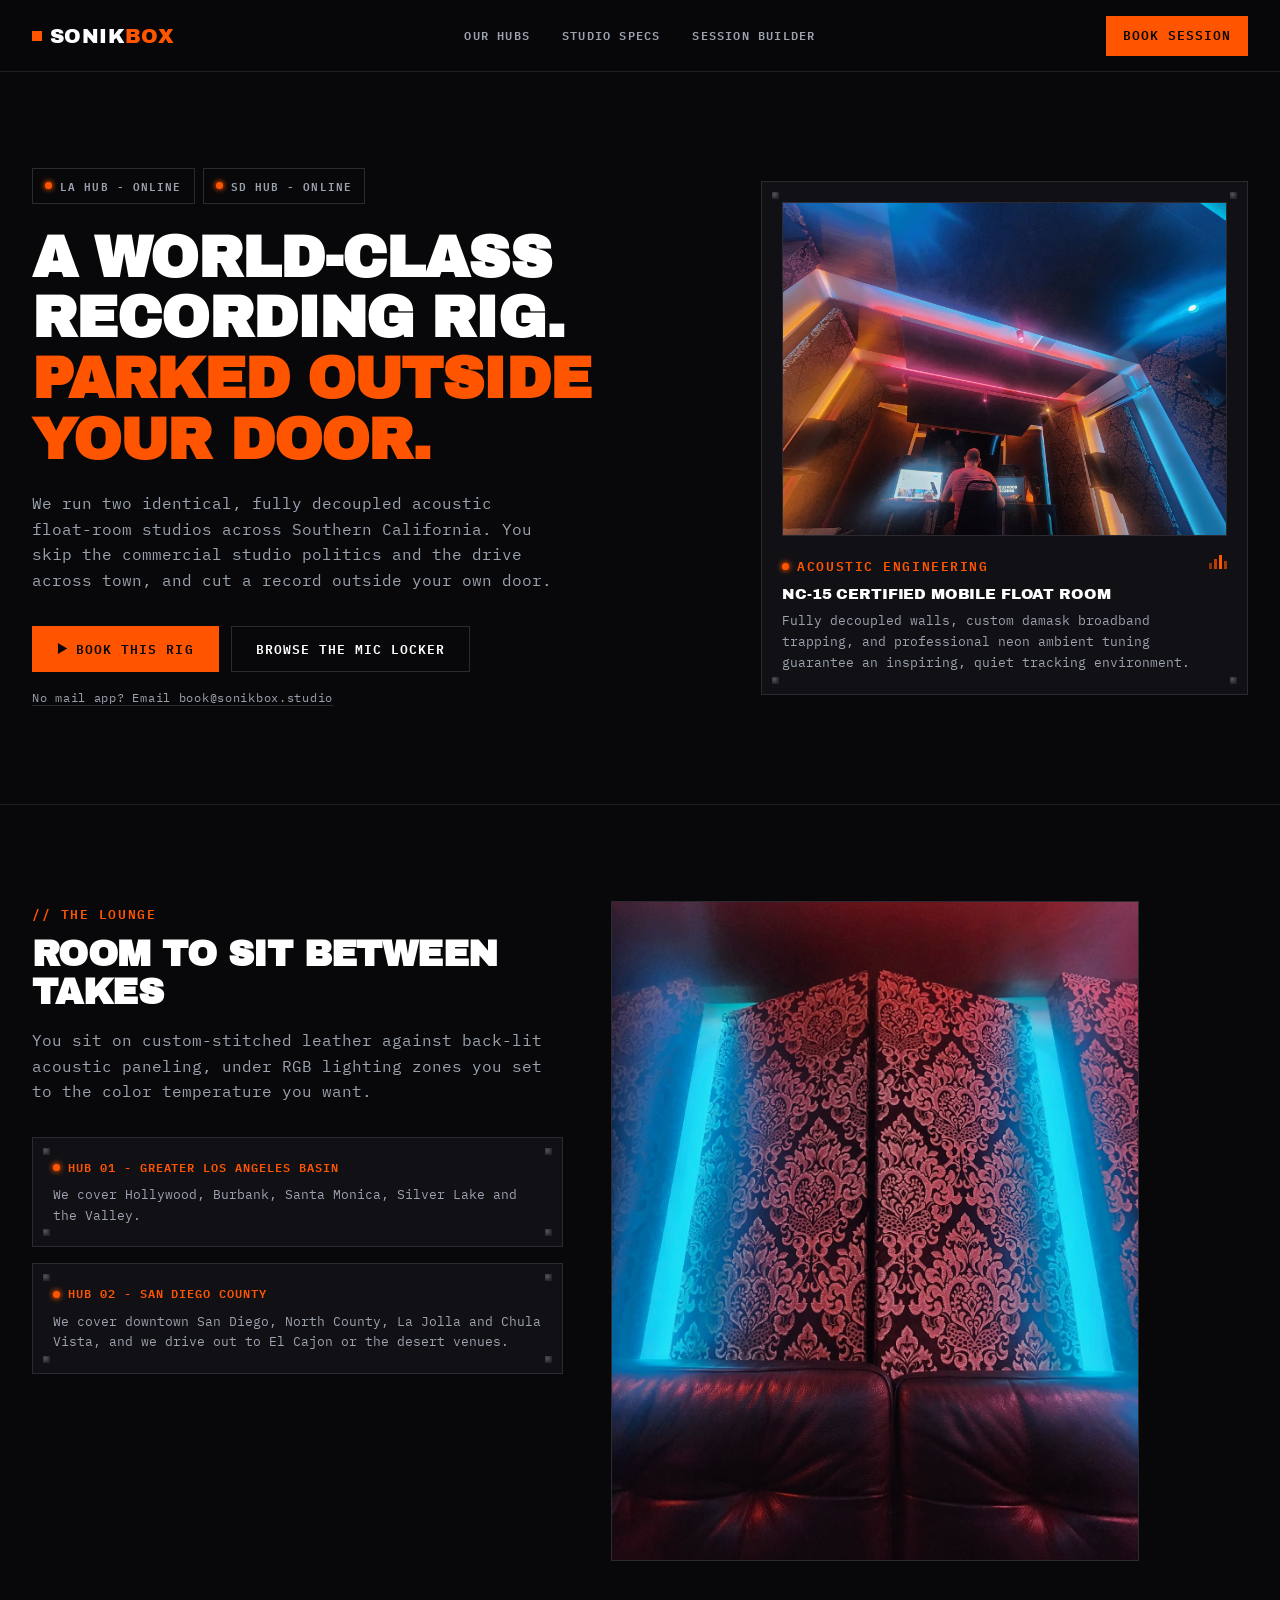
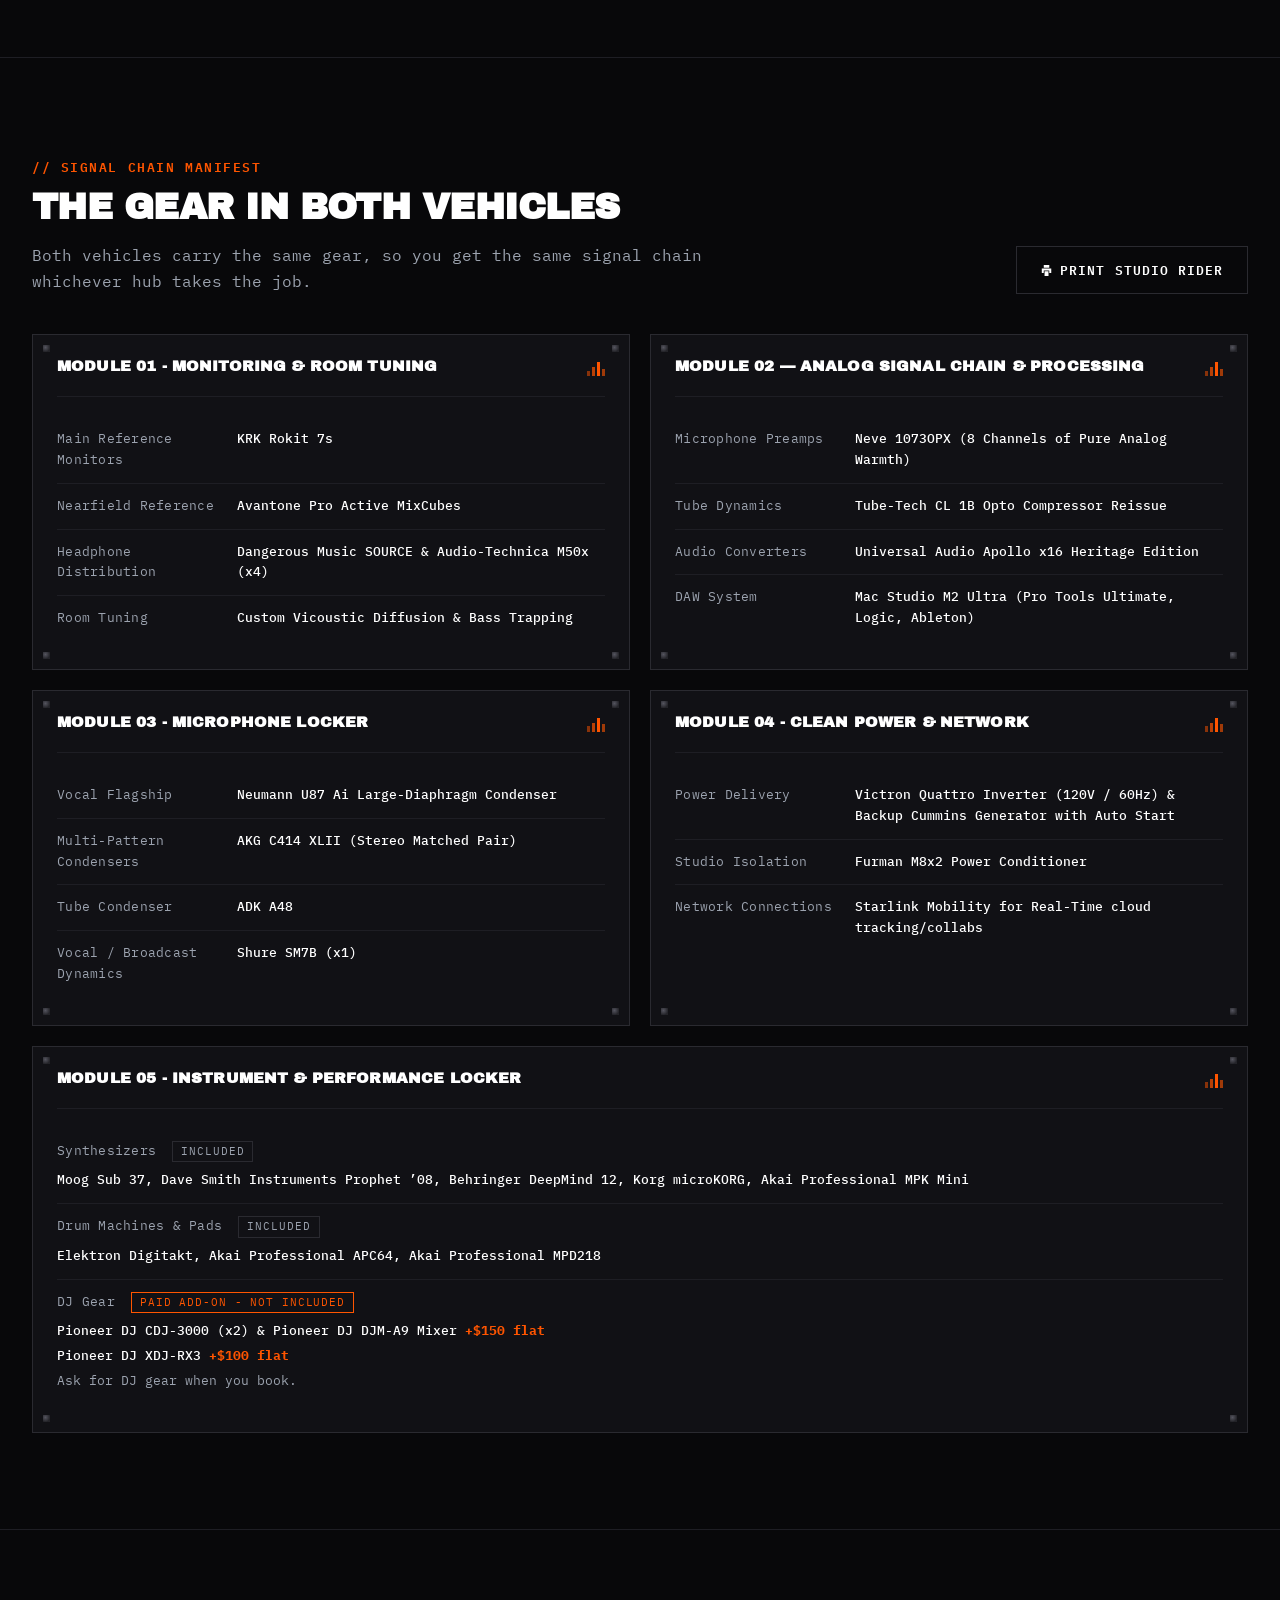
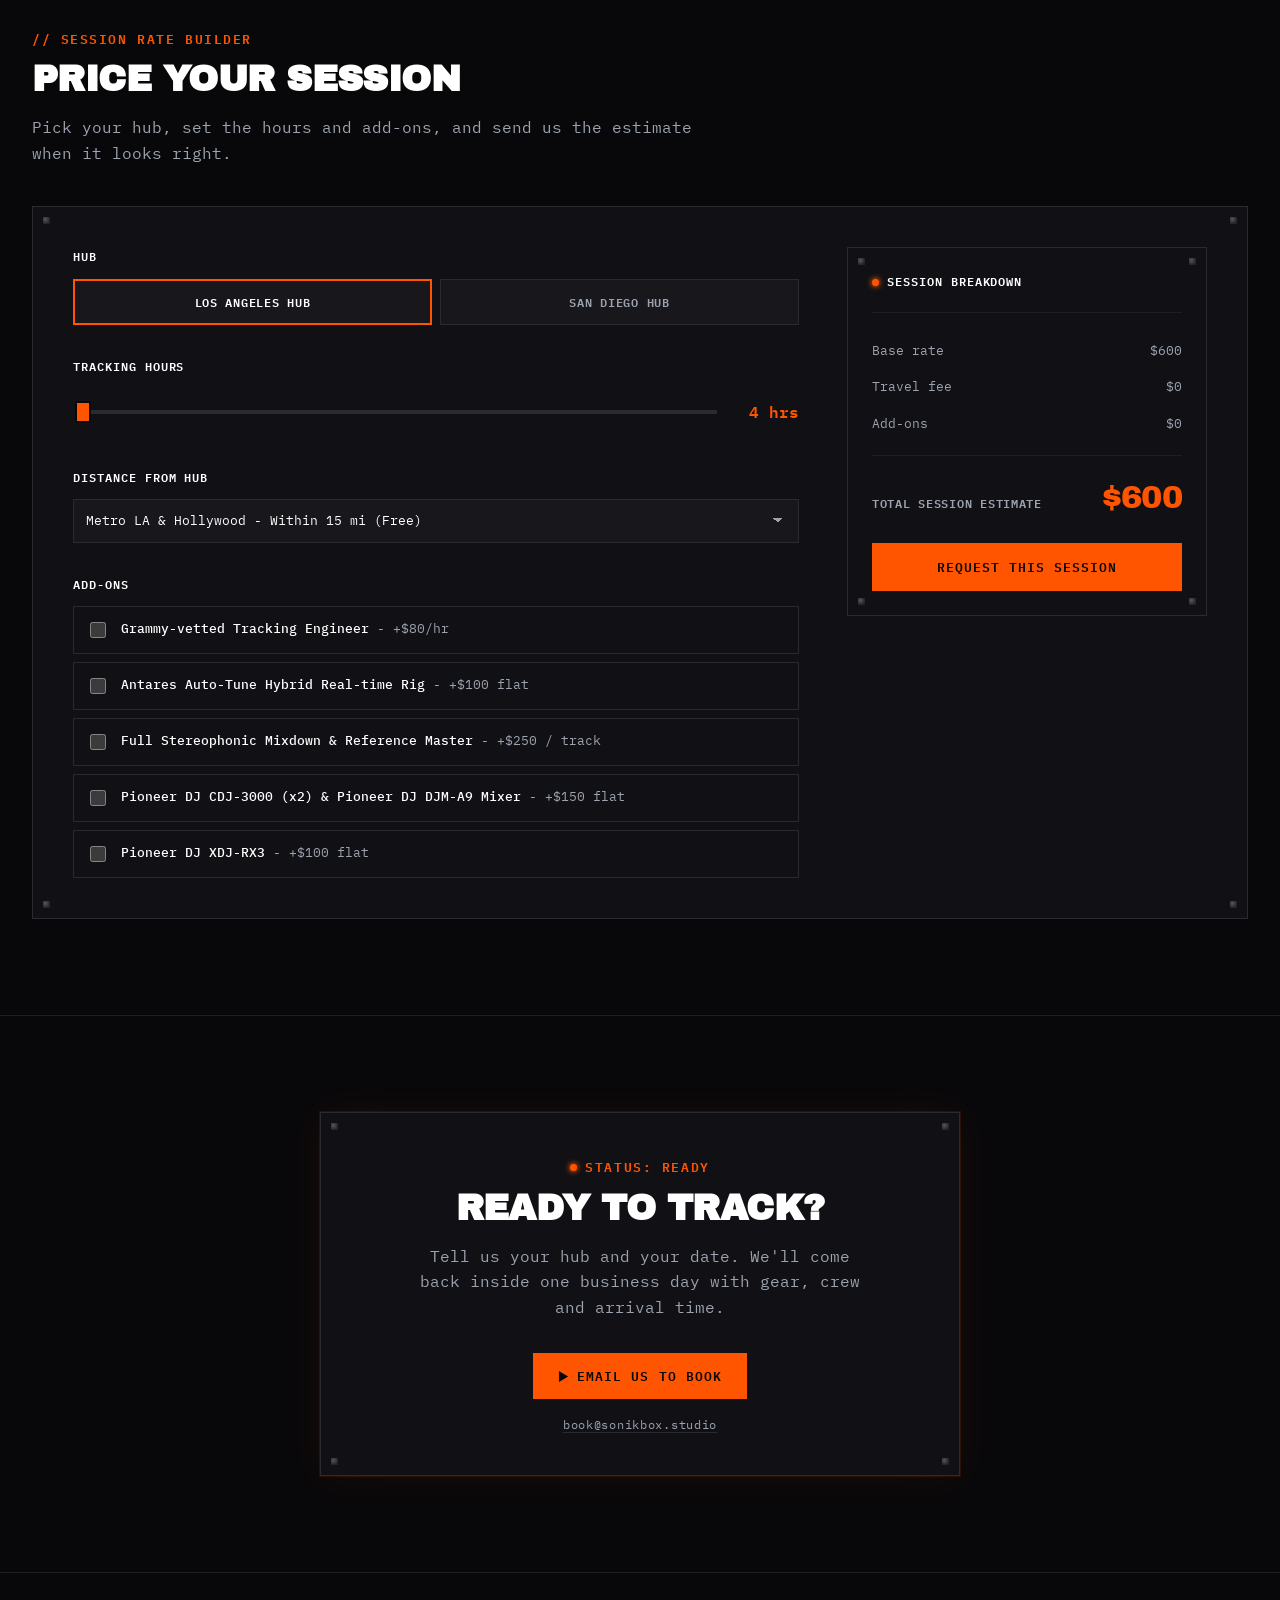
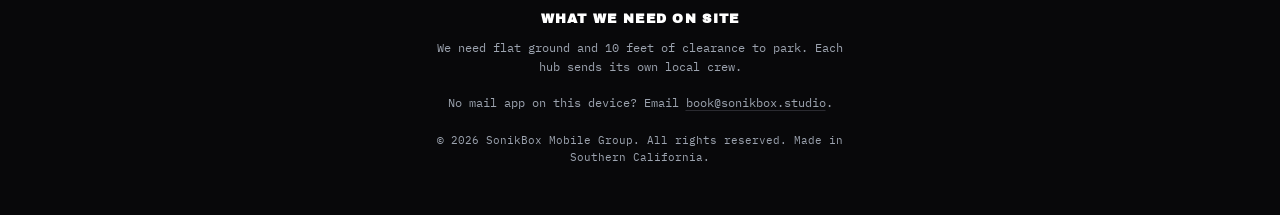
==== index.html @ 979b8325 "copy: restore the world-class headline and rename the estimate button Two corrections from the capta" ====
<!doctype html>
<html lang="en">
<head>
  <meta charset="UTF-8" />
  <meta name="viewport" content="width=device-width, initial-scale=1" />
  <title>SonikBox | Mobile Recording Studio in Los Angeles &amp; San Diego</title>
  <meta name="description" content="We drive a fully decoupled float-room studio to your door in LA or San Diego, with Neve preamps and Neumann mics. Price a session and book by email." />

  <meta property="og:type" content="website" />
  <meta property="og:site_name" content="SonikBox" />
  <meta property="og:title" content="SonikBox | Mobile Recording Studio in Los Angeles &amp; San Diego" />
  <meta property="og:description" content="The whole studio, parked outside your door. Two identical mobile rigs across LA and San Diego." />
  <meta property="og:image" content="https://www.sonikbox.studio/assets/img/control-room.jpg" />
  <meta property="og:image:width" content="1600" />
  <meta property="og:image:height" content="1200" />
  <meta property="og:url" content="https://www.sonikbox.studio/" />

  <meta name="twitter:card" content="summary_large_image" />
  <meta name="twitter:title" content="SonikBox | Mobile Recording Studio in Los Angeles &amp; San Diego" />
  <meta name="twitter:description" content="The whole studio, parked outside your door. Two identical mobile rigs across LA and San Diego." />
  <meta name="twitter:image" content="https://www.sonikbox.studio/assets/img/control-room.jpg" />

  <meta name="color-scheme" content="dark" />
  <meta name="theme-color" content="#08080a" />

  <link rel="icon" type="image/svg+xml" href="favicon.svg" />

  <link rel="preconnect" href="https://fonts.googleapis.com" />
  <link rel="preconnect" href="https://fonts.gstatic.com" crossorigin />
  <link href="https://fonts.googleapis.com/css2?family=Archivo+Black&family=IBM+Plex+Mono:wght@400;500;600;700&display=swap" rel="stylesheet" />

  <link rel="stylesheet" href="css/styles.css" />
</head>
<body>

  <a class="skip-link" href="#main">Skip to main content</a>

  <!-- ===================== NAV ===================== -->
  <header class="site-nav">
    <div class="container">
      <a class="logo" href="#top"><span class="logo-mark" aria-hidden="true"></span><span class="logo-word"><span class="white">SONIK</span><span class="orange">BOX</span></span></a>

      <nav aria-label="Primary">
        <ul class="nav-links">
          <li><a href="#hubs">Our Hubs</a></li>
          <li><a href="#specs">Studio Specs</a></li>
          <li><a href="#estimator">Session Builder</a></li>
        </ul>
      </nav>

      <div class="nav-actions">
        <a class="btn btn-primary nav-cta" id="nav-book-btn" href="#">Book Session</a>
        <button class="nav-toggle" id="nav-toggle" aria-expanded="false" aria-controls="nav-panel" aria-label="Toggle navigation menu">
          <span></span><span></span><span></span>
        </button>
      </div>
    </div>

    <div class="nav-panel" id="nav-panel">
      <ul class="nav-links">
        <li><a href="#hubs">Our Hubs</a></li>
        <li><a href="#specs">Studio Specs</a></li>
        <li><a href="#estimator">Session Builder</a></li>
      </ul>
    </div>
  </header>

  <main id="main">
    <div id="top"></div>

    <!-- ===================== HERO ===================== -->
    <section class="hero" aria-labelledby="hero-heading">
      <div class="container hero-grid">
        <div class="hero-copy">
          <div class="hero-badges">
            <span class="hub-badge"><span class="led"></span>LA Hub - Online</span>
            <span class="hub-badge"><span class="led"></span>SD Hub - Online</span>
          </div>

          <h1 id="hero-heading">
            A World-Class Recording Rig.
            <span class="accent">Parked Outside Your Door.</span>
          </h1>

          <p class="hero-body">
            We run two identical, fully decoupled acoustic float-room studios across Southern California. You skip the commercial studio politics and the drive across town, and cut a record outside your own door.
          </p>

          <div class="hero-actions">
            <a class="btn btn-primary" id="hero-book-btn" href="#"><svg class="btn-icon" viewBox="0 0 10 12" aria-hidden="true" focusable="false"><path d="M0 0v12l10-6z" fill="currentColor"/></svg>Book This Rig</a>
            <a class="btn btn-secondary" href="#specs">Browse the Mic Locker</a>
          </div>
          <a class="cta-address" href="mailto:book@sonikbox.studio">No mail app? Email book@sonikbox.studio</a>
        </div>

        <div class="hero-photo-panel rack-panel">
          <div class="hero-photo-frame">
            <img src="assets/img/control-room.jpg" alt="SonikBox mobile studio control room, neon-lit, with an engineer at the desk." width="1600" height="1200" loading="eager" />
          </div>
          <div class="hero-photo-caption">
            <div>
              <div class="eyebrow"><span class="led"></span>Acoustic Engineering</div>
              <p class="hero-photo-title">NC-15 Certified Mobile Float Room</p>
              <p>Fully decoupled walls, custom damask broadband trapping, and professional neon ambient tuning guarantee an inspiring, quiet tracking environment.</p>
            </div>
            <div class="vu-meter" aria-hidden="true"><span></span><span></span><span></span><span></span></div>
          </div>
        </div>
      </div>
    </section>

    <!-- ===================== HUBS ===================== -->
    <section class="section" id="hubs" aria-labelledby="hubs-heading">
      <div class="container hubs-grid">
        <div class="hubs-copy">
          <div class="eyebrow">// The Lounge</div>
          <h2 id="hubs-heading">Room to Sit Between Takes</h2>
          <p>You sit on custom-stitched leather against back-lit acoustic paneling, under RGB lighting zones you set to the color temperature you want.</p>

          <div class="hub-cards">
            <div class="hub-card rack-panel">
              <div class="hub-card-label"><span class="led"></span>Hub 01 - Greater Los Angeles Basin</div>
              <p>We cover Hollywood, Burbank, Santa Monica, Silver Lake and the Valley.</p>
            </div>
            <div class="hub-card rack-panel">
              <div class="hub-card-label"><span class="led"></span>Hub 02 - San Diego County</div>
              <p>We cover downtown San Diego, North County, La Jolla and Chula Vista, and we drive out to El Cajon or the desert venues.</p>
            </div>
          </div>
        </div>

        <div class="hub-photo-frame">
          <img src="assets/img/lounge.jpg" alt="SonikBox leather lounge seating against backlit damask-patterned acoustic wall panels." width="1200" height="1600" loading="lazy" />
        </div>
      </div>
    </section>

    <!-- ===================== SPECS ===================== -->
    <section class="section" id="specs" aria-labelledby="specs-heading">
      <div class="container">
        <p class="print-only print-title">SonikBox Studio Rider</p>
        <p class="print-only print-subtitle">The same gear in both mobile hubs.</p>

        <div class="section-head-row">
          <div class="section-head">
            <div class="eyebrow">// Signal Chain Manifest</div>
            <h2 id="specs-heading">The Gear In Both Vehicles</h2>
            <p>Both vehicles carry the same gear, so you get the same signal chain whichever hub takes the job.</p>
          </div>
          <button class="btn btn-secondary no-print" id="print-rider-btn" type="button"><svg class="btn-icon" viewBox="0 0 14 14" aria-hidden="true" focusable="false"><path d="M3.5 0h7v3.5h-7zM1 4.5h12v5.5h-2.5V7h-7v3H1zM4.5 8h5v6h-5z" fill="currentColor"/></svg>Print Studio Rider</button>
        </div>

        <div class="module-grid">
          <div class="module-card rack-panel">
            <div class="module-card-head">
              <h3>Module 01 - Monitoring &amp; Room Tuning</h3>
              <div class="vu-meter no-print" aria-hidden="true"><span></span><span></span><span></span><span></span></div>
            </div>
            <dl class="module-rows">
              <div class="module-row"><dt>Main Reference Monitors</dt><dd>KRK Rokit 7s</dd></div>
              <div class="module-row"><dt>Nearfield Reference</dt><dd>Avantone Pro Active MixCubes</dd></div>
              <div class="module-row"><dt>Headphone Distribution</dt><dd>Dangerous Music SOURCE &amp; Audio-Technica M50x (x4)</dd></div>
              <div class="module-row"><dt>Room Tuning</dt><dd>Custom Vicoustic Diffusion &amp; Bass Trapping</dd></div>
            </dl>
          </div>

          <div class="module-card rack-panel">
            <div class="module-card-head">
              <h3>Module 02 — Analog Signal Chain &amp; Processing</h3>
              <div class="vu-meter no-print" aria-hidden="true"><span></span><span></span><span></span><span></span></div>
            </div>
            <dl class="module-rows">
              <div class="module-row"><dt>Microphone Preamps</dt><dd>Neve 1073OPX (8 Channels of Pure Analog Warmth)</dd></div>
              <div class="module-row"><dt>Tube Dynamics</dt><dd>Tube-Tech CL 1B Opto Compressor Reissue</dd></div>
              <div class="module-row"><dt>Audio Converters</dt><dd>Universal Audio Apollo x16 Heritage Edition</dd></div>
              <div class="module-row"><dt>DAW System</dt><dd>Mac Studio M2 Ultra (Pro Tools Ultimate, Logic, Ableton)</dd></div>
            </dl>
          </div>

          <div class="module-card rack-panel">
            <div class="module-card-head">
              <h3>Module 03 - Microphone Locker</h3>
              <div class="vu-meter no-print" aria-hidden="true"><span></span><span></span><span></span><span></span></div>
            </div>
            <dl class="module-rows">
              <div class="module-row"><dt>Vocal Flagship</dt><dd>Neumann U87 Ai Large-Diaphragm Condenser</dd></div>
              <div class="module-row"><dt>Multi-Pattern Condensers</dt><dd>AKG C414 XLII (Stereo Matched Pair)</dd></div>
              <div class="module-row"><dt>Tube Condenser</dt><dd>ADK A48</dd></div>
              <div class="module-row"><dt>Vocal / Broadcast Dynamics</dt><dd>Shure SM7B (x1)</dd></div>
            </dl>
          </div>

          <div class="module-card rack-panel">
            <div class="module-card-head">
              <h3>Module 04 - Clean Power &amp; Network</h3>
              <div class="vu-meter no-print" aria-hidden="true"><span></span><span></span><span></span><span></span></div>
            </div>
            <dl class="module-rows">
              <div class="module-row"><dt>Power Delivery</dt><dd>Victron Quattro Inverter (120V / 60Hz) &amp; Backup Cummins Generator with Auto Start</dd></div>
              <div class="module-row"><dt>Studio Isolation</dt><dd>Furman M8x2 Power Conditioner</dd></div>
              <div class="module-row"><dt>Network Connections</dt><dd>Starlink Mobility for Real-Time cloud tracking/collabs</dd></div>
            </dl>
          </div>

          <div class="module-card module-card-wide rack-panel">
            <div class="module-card-head">
              <h3>Module 05 - Instrument &amp; Performance Locker</h3>
              <div class="vu-meter no-print" aria-hidden="true"><span></span><span></span><span></span><span></span></div>
            </div>
            <dl class="module-rows">
              <div class="module-row module-row-stacked">
                <dt>Synthesizers <span class="row-tag row-tag-included">Included</span></dt>
                <dd>Moog Sub 37, Dave Smith Instruments Prophet &rsquo;08, Behringer DeepMind 12, Korg microKORG, Akai Professional MPK Mini</dd>
              </div>
              <div class="module-row module-row-stacked">
                <dt>Drum Machines &amp; Pads <span class="row-tag row-tag-included">Included</span></dt>
                <dd>Elektron Digitakt, Akai Professional APC64, Akai Professional MPD218</dd>
              </div>
              <div class="module-row module-row-stacked">
                <dt>DJ Gear <span class="row-tag row-tag-addon">Paid add-on - not included</span></dt>
                <dd>
                  <!-- These rows declare the DJ add-on prices for the whole page: the estimator
                       reads data-addon-amount, so the visible text and the attribute must stay in step. -->
                  <span class="addon-line">Pioneer DJ CDJ-3000 (x2) &amp; Pioneer DJ DJM-A9 Mixer <span class="addon-price" data-addon-price="addon-dj-cdj" data-addon-amount="150">+$150 flat</span></span>
                  <span class="addon-line">Pioneer DJ XDJ-RX3 <span class="addon-price" data-addon-price="addon-dj-xdj" data-addon-amount="100">+$100 flat</span></span>
                  <span class="addon-line addon-note">Ask for DJ gear when you book.</span>
                </dd>
              </div>
            </dl>
          </div>
        </div>
      </div>
    </section>

    <!-- ===================== ESTIMATOR ===================== -->
    <section class="section" id="estimator" aria-labelledby="estimator-heading">
      <div class="container">
        <div class="section-head">
          <div class="eyebrow">// Session Rate Builder</div>
          <h2 id="estimator-heading">Price Your Session</h2>
          <p>Pick your hub, set the hours and add-ons, and send us the estimate when it looks right.</p>
        </div>

        <div class="estimator-panel rack-panel">
          <div class="estimator-grid">
            <form id="estimator-form">
              <div class="field-group">
                <span class="field-label" id="hub-toggle-label">Hub</span>
                <div class="hub-toggle" role="group" aria-labelledby="hub-toggle-label">
                  <button type="button" id="hub-la" aria-pressed="true">Los Angeles Hub</button>
                  <button type="button" id="hub-sd" aria-pressed="false">San Diego Hub</button>
                </div>
              </div>

              <div class="field-group">
                <label class="field-label" for="hours-range">Tracking Hours</label>
                <div class="range-row">
                  <input type="range" id="hours-range" min="4" max="12" step="1" value="4" aria-describedby="hours-rate-note" />
                  <output class="range-value" for="hours-range" id="hours-value">4 hrs</output>
                </div>
                <p id="hours-rate-note" class="visually-hidden">Billed at $150 per hour</p>
              </div>

              <div class="field-group">
                <label class="field-label" for="radius-select">Distance From Hub</label>
                <select id="radius-select"></select>
              </div>

              <div class="field-group">
                <span class="field-label" id="addons-label">Add-Ons</span>
                <div class="addons" id="addons" role="group" aria-labelledby="addons-label">
                  <label class="addon-option">
                    <input type="checkbox" id="addon-engineer" />
                    <span><span class="addon-name">Grammy-vetted Tracking Engineer</span> - +$80/hr</span>
                  </label>
                  <label class="addon-option">
                    <input type="checkbox" id="addon-autotune" />
                    <span><span class="addon-name">Antares Auto-Tune Hybrid Real-time Rig</span> - +$100 flat</span>
                  </label>
                  <label class="addon-option">
                    <input type="checkbox" id="addon-mixdown" />
                    <span><span class="addon-name">Full Stereophonic Mixdown &amp; Reference Master</span> - +$250 / track</span>
                  </label>
                  <!-- The DJ options are appended here by js/main.js, which reads their
                       prices off the Module 05 card. -->
                </div>
              </div>
            </form>

            <aside class="summary-panel rack-panel" aria-labelledby="summary-heading">
              <div class="summary-title" id="summary-heading"><span class="led"></span>Session Breakdown</div>
              <div class="summary-figures" aria-live="polite">
              <div class="summary-line"><span>Base rate</span><span id="summary-base">$600</span></div>
              <div class="summary-line"><span>Travel fee</span><span id="summary-travel">$0</span></div>
              <div class="summary-line"><span>Add-ons</span><span id="summary-addons">$0</span></div>
              <div class="summary-total">
                <span class="label">Total Session Estimate</span>
                <span class="value" id="summary-total">$600</span>
              </div>
              </div>
              <button class="btn btn-primary btn-block estimator-submit" id="estimator-submit" type="button">Request This Session</button>
            </aside>
          </div>
        </div>
      </div>

      <div class="mobile-total-bar rack-panel" id="mobile-total-bar" aria-hidden="true">
        <span class="mobile-total-label"><span class="led"></span>Session Total</span>
        <span class="mobile-total-value" id="mobile-total-value">$600</span>
      </div>
    </section>

    <!-- ===================== CTA BAND ===================== -->
    <section class="cta-band" aria-labelledby="cta-heading">
      <div class="container">
        <div class="cta-module rack-panel">
          <div class="eyebrow"><span class="led"></span>Status: Ready</div>
          <h2 id="cta-heading">Ready to Track?</h2>
          <p>Tell us your hub and your date. We'll come back inside one business day with gear, crew and arrival time.</p>
          <a class="btn btn-primary" id="cta-book-btn" href="#"><svg class="btn-icon" viewBox="0 0 10 12" aria-hidden="true" focusable="false"><path d="M0 0v12l10-6z" fill="currentColor"/></svg>Email Us to Book</a>
          <a class="cta-address" href="mailto:book@sonikbox.studio">book@sonikbox.studio</a>
        </div>
      </div>
    </section>
  </main>

  <!-- ===================== FOOTER ===================== -->
  <footer class="site-footer">
    <div class="container">
      <h2>What We Need On Site</h2>
      <p>We need flat ground and 10 feet of clearance to park. Each hub sends its own local crew.</p>
      <p class="footer-contact">No mail app on this device? Email <a class="cta-address" href="mailto:book@sonikbox.studio">book@sonikbox.studio</a>.</p>
      <p class="copyright">© 2026 SonikBox Mobile Group. All rights reserved. Made in Southern California.</p>
    </div>
  </footer>

  <script src="js/main.js"></script>
</body>
</html>
---- css/styles.css ----
/* ==========================================================================
   SonikBox — "Rack Panel" design system
   ========================================================================== */

:root {
  color-scheme: dark;

  --orange: #ff5500;
  --orange-hover: #ff6b1f;
  --orange-dim: #b33c00;
  --bg: #08080a;
  --panel: #111115;
  --panel-raised: #17171c;
  --border: #2a2a30;
  /* Was #1f2937, a blue slate that read cold next to the neutral --border.
     Kept at the same lightness, now in the same neutral family. */
  --border-dim: #1e1e24;
  --text: #ffffff;
  --text-dim: #9ca3af;
  --screw: #45454e;
  --nav-height: 72px;
  --font-display: "Archivo Black", "Arial Black", sans-serif;
  --font-mono: "IBM Plex Mono", "SFMono-Regular", Consolas, monospace;

  /* Spacing scale. Every gap, pad, and margin below resolves to one of these
     so the vertical rhythm stays on a grid instead of drifting to 18/28/44px. */
  --space-1: 4px;
  --space-2: 8px;
  --space-3: 12px;
  --space-4: 16px;
  --space-5: 20px;
  --space-6: 24px;
  --space-8: 32px;
  --space-10: 40px;
  --space-12: 48px;
  --space-16: 64px;
  --space-24: 96px;

  /* Type scale. --fs-micro..--fs-body carry every non-heading size; headings
     use clamp() against --fs-h1/h2/h3. */
  --fs-micro: 11px;
  --fs-label: 12px;
  --fs-spec: 13px;
  --fs-body: 16px;
  --fs-h3: 15px;
  --fs-h2: clamp(26px, 4vw, 36px);
  --fs-h1: clamp(34px, 6.5vw, 58px);

  /* Smallest comfortable pointer target. */
  --tap: 44px;
}

* {
  box-sizing: border-box;
}

/* Grid items default to a content-based auto min-width, which lets long
   unbreakable labels blow out narrow tracks. Force them to respect the
   track instead. */
.hero-grid > *,
.hubs-grid > *,
.estimator-grid > *,
.module-grid > *,
.hub-toggle > * {
  min-width: 0;
}

html {
  scroll-behavior: smooth;
}

body {
  margin: 0;
  background: var(--bg);
  color: var(--text-dim);
  font-family: var(--font-mono);
  font-size: var(--fs-body);
  line-height: 1.6;
  -webkit-font-smoothing: antialiased;
}

img {
  max-width: 100%;
  display: block;
}

a {
  color: inherit;
}

button {
  font-family: inherit;
}

.container {
  max-width: 1280px;
  margin: 0 auto;
  padding: 0 var(--space-5);
}

@media (min-width: 768px) {
  .container {
    padding: 0 var(--space-8);
  }
}

/* Section anchor offset so the sticky nav never overlaps content ---------- */
section[id],
#top {
  scroll-margin-top: calc(var(--nav-height) + var(--space-4));
}

h1, h2, h3 {
  font-family: var(--font-display);
  color: var(--text);
  margin: 0;
  text-transform: uppercase;
  line-height: 1.05;
  /* Archivo Black sets loose at display sizes; pull it back optically. */
  letter-spacing: -0.015em;
}

p {
  margin: 0;
}

.eyebrow {
  display: inline-flex;
  align-items: center;
  gap: var(--space-2);
  color: var(--orange);
  font-size: var(--fs-spec);
  font-weight: 600;
  letter-spacing: 0.12em;
  text-transform: uppercase;
  margin-bottom: var(--space-3);
}

.visually-hidden {
  position: absolute;
  width: 1px;
  height: 1px;
  padding: 0;
  margin: -1px;
  overflow: hidden;
  clip: rect(0, 0, 0, 0);
  white-space: nowrap;
  border: 0;
}

/* Hidden until it is tabbed to, then it has to be visible to be worth having. */
.skip-link {
  position: absolute;
  left: var(--space-5);
  top: 0;
  z-index: 200;
  transform: translateY(-120%);
  display: inline-flex;
  align-items: center;
  min-height: var(--tap);
  padding: 0 var(--space-5);
  background: var(--orange);
  color: var(--bg);
  font-size: var(--fs-label);
  font-weight: 600;
  letter-spacing: 0.08em;
  text-transform: uppercase;
  text-decoration: none;
  transition: transform 0.15s ease;
}

.skip-link:focus-visible {
  transform: translateY(0);
}

/* Rack-panel surface: screw heads at all four corners --------------------- */
.rack-panel {
  position: relative;
  background-color: var(--panel);
  border: 1px solid var(--border);
  background-image:
    radial-gradient(circle at 35% 35%, #55555f, #232328 70%),
    radial-gradient(circle at 35% 35%, #55555f, #232328 70%),
    radial-gradient(circle at 35% 35%, #55555f, #232328 70%),
    radial-gradient(circle at 35% 35%, #55555f, #232328 70%);
  background-repeat: no-repeat;
  background-size: 7px 7px;
  background-position:
    10px 10px,
    calc(100% - 10px) 10px,
    10px calc(100% - 10px),
    calc(100% - 10px) calc(100% - 10px);
}

/* LED status dot ------------------------------------------------------------ */
.led {
  display: inline-block;
  width: 7px;
  height: 7px;
  border-radius: 50%;
  background: var(--orange);
  box-shadow: 0 0 5px 1px rgba(255, 85, 0, 0.85);
  flex-shrink: 0;
}

.led--idle {
  background: #4a4a52;
  box-shadow: none;
}

/* VU-meter bar flourish ----------------------------------------------------- */
.vu-meter {
  display: inline-flex;
  align-items: flex-end;
  gap: 2px;
  height: 14px;
}

.vu-meter span {
  display: block;
  width: 3px;
  background: var(--orange);
}

.vu-meter span:nth-child(1) { height: 40%; opacity: 0.5; }
.vu-meter span:nth-child(2) { height: 65%; opacity: 0.7; }
.vu-meter span:nth-child(3) { height: 100%; }
.vu-meter span:nth-child(4) { height: 55%; opacity: 0.6; }

/* Buttons -------------------------------------------------------------------- */
.btn {
  display: inline-flex;
  align-items: center;
  justify-content: center;
  gap: var(--space-2);
  min-height: var(--tap);
  border-radius: 0;
  border: 1px solid transparent;
  font-family: var(--font-mono);
  font-size: var(--fs-spec);
  font-weight: 600;
  letter-spacing: 0.08em;
  text-transform: uppercase;
  padding: var(--space-3) var(--space-6);
  cursor: pointer;
  text-decoration: none;
  white-space: nowrap;
  transition: background-color 0.15s ease, border-color 0.15s ease, color 0.15s ease;
}

/* Inline SVG replaces the ▶ / ⎙ text glyphs, which fell back to tofu on
   platforms without them and were announced as glyph names by screen readers. */
.btn-icon {
  width: 0.85em;
  height: 0.85em;
  flex-shrink: 0;
}

.btn-primary {
  background: var(--orange);
  color: var(--bg);
  border-color: var(--orange);
}

.btn-primary:hover,
.btn-primary:focus-visible {
  background: var(--orange-hover);
  border-color: var(--orange-hover);
}

.btn-primary:active,
.btn-secondary:active {
  transform: translateY(1px);
}

.btn-secondary {
  background: transparent;
  color: var(--text);
  border-color: var(--border);
}

.btn-secondary:hover,
.btn-secondary:focus-visible {
  border-color: var(--orange);
  color: var(--orange);
}

.btn-block {
  width: 100%;
}

:focus-visible {
  outline: 2px solid var(--orange);
  outline-offset: 2px;
}

/* ==========================================================================
   Nav
   ========================================================================== */

.site-nav {
  position: sticky;
  top: 0;
  z-index: 100;
  height: var(--nav-height);
  background: rgba(8, 8, 10, 0.96);
  border-bottom: 1px solid var(--border-dim);
  backdrop-filter: none;
}

.site-nav .container {
  height: 100%;
  display: flex;
  align-items: center;
  justify-content: space-between;
  gap: var(--space-3);
}

/* The flex gap used to sit between SONIK and BOX and split the wordmark in
   two. It now only separates the mark from the word. */
.logo {
  display: flex;
  align-items: center;
  gap: var(--space-2);
  font-family: var(--font-display);
  font-size: 20px;
  letter-spacing: 0.02em;
  text-decoration: none;
  flex-shrink: 0;
}

.logo-mark {
  width: 10px;
  height: 10px;
  background: var(--orange);
  flex-shrink: 0;
}

.logo-word {
  white-space: nowrap;
}

.logo .white { color: var(--text); }
.logo .orange { color: var(--orange); }

.nav-links {
  display: flex;
  align-items: center;
  gap: var(--space-8);
  list-style: none;
  margin: 0;
  padding: 0;
}

.nav-links a {
  display: inline-flex;
  align-items: center;
  min-height: var(--tap);
  font-size: var(--fs-label);
  font-weight: 600;
  letter-spacing: 0.1em;
  text-transform: uppercase;
  text-decoration: none;
  color: var(--text-dim);
  transition: color 0.15s ease;
}

.nav-links a:hover,
.nav-links a:focus-visible {
  color: var(--orange);
}

.nav-actions {
  display: flex;
  align-items: center;
  gap: var(--space-3);
}

.nav-cta {
  min-height: 40px;
  padding: var(--space-2) var(--space-4);
}

.nav-toggle {
  display: none;
  flex-direction: column;
  justify-content: center;
  align-items: center;
  gap: var(--space-1);
  width: var(--tap);
  height: var(--tap);
  background: transparent;
  border: 1px solid var(--border);
  color: var(--text);
  cursor: pointer;
  flex-shrink: 0;
}

.nav-toggle span {
  display: block;
  width: 18px;
  height: 2px;
  background: currentColor;
  transition: transform 0.2s ease, opacity 0.2s ease;
}

.nav-toggle[aria-expanded="true"] span:nth-child(1) {
  transform: translateY(6px) rotate(45deg);
}
.nav-toggle[aria-expanded="true"] span:nth-child(2) {
  opacity: 0;
}
.nav-toggle[aria-expanded="true"] span:nth-child(3) {
  transform: translateY(-6px) rotate(-45deg);
}

.nav-panel {
  display: none;
}

@media (max-width: 767px) {
  .nav-links {
    display: none;
  }

  .nav-toggle {
    display: inline-flex;
  }

  .nav-cta {
    min-height: var(--tap);
    padding: var(--space-2) var(--space-3);
    font-size: var(--fs-micro);
    white-space: normal;
    text-align: center;
    line-height: 1.3;
  }

  .logo {
    font-size: 16px;
  }

  .nav-actions {
    gap: var(--space-2);
  }

  .nav-panel {
    position: fixed;
    top: var(--nav-height);
    left: 0;
    right: 0;
    background: var(--bg);
    border-bottom: 1px solid var(--border-dim);
    z-index: 99;
  }

  .nav-panel.is-open {
    display: block;
  }

  .nav-panel .nav-links {
    display: flex;
    flex-direction: column;
    align-items: stretch;
    gap: 0;
    padding: var(--space-2) var(--space-5) var(--space-5);
  }

  .nav-panel .nav-links a {
    display: flex;
    align-items: center;
    min-height: var(--tap);
    padding: var(--space-3) 0;
    border-bottom: 1px solid var(--border-dim);
  }
}

/* ==========================================================================
   Hero
   ========================================================================== */

.hero {
  padding: var(--space-16) 0;
  border-bottom: 1px solid var(--border-dim);
}

@media (min-width: 1024px) {
  .hero {
    padding: var(--space-24) 0;
  }
}

.hero-grid {
  display: grid;
  gap: var(--space-10);
}

@media (min-width: 1024px) {
  .hero-grid {
    grid-template-columns: 7fr 5fr;
    gap: var(--space-12);
    align-items: center;
  }
}

.hero-badges {
  display: flex;
  flex-wrap: wrap;
  gap: var(--space-2);
  margin-bottom: var(--space-6);
}

.hub-badge {
  display: inline-flex;
  align-items: center;
  gap: var(--space-2);
  border: 1px solid var(--border);
  padding: var(--space-2) var(--space-3);
  font-size: var(--fs-micro);
  font-weight: 600;
  letter-spacing: 0.1em;
  text-transform: uppercase;
  color: var(--text-dim);
}

.hero h1 {
  font-size: var(--fs-h1);
  margin-bottom: var(--space-5);
}

.hero h1 .accent {
  color: var(--orange);
  display: block;
}

.hero-body {
  font-size: var(--fs-body);
  max-width: 52ch;
  margin-bottom: var(--space-8);
}

.hero-actions {
  display: flex;
  flex-wrap: wrap;
  gap: var(--space-3);
  margin-bottom: var(--space-4);
}

.hero-photo-panel {
  padding: var(--space-5);
}

.hero-photo-frame {
  overflow: hidden;
  border: 1px solid var(--border);
  aspect-ratio: 4 / 3;
}

.hero-photo-frame img {
  width: 100%;
  height: 100%;
  object-fit: cover;
}

.hero-photo-caption {
  padding: var(--space-4) 0 0;
  display: flex;
  justify-content: space-between;
  gap: var(--space-3);
  align-items: flex-start;
}

.hero-photo-caption .hero-photo-title {
  font-family: var(--font-display);
  color: var(--text);
  text-transform: uppercase;
  font-size: var(--fs-h3);
  letter-spacing: -0.01em;
  line-height: 1.2;
  margin: var(--space-2) 0;
}

.hero-photo-caption .eyebrow {
  margin-bottom: 0;
}

/* The meter is a top-line flourish; line it up with the eyebrow's cap height
   rather than letting it float at the flex container's top edge. */
.hero-photo-caption .vu-meter {
  margin-top: 3px;
}

.hero-photo-caption p {
  font-size: var(--fs-spec);
  color: var(--text-dim);
}

/* ==========================================================================
   Section shared
   ========================================================================== */

.section {
  padding: var(--space-16) 0;
  border-bottom: 1px solid var(--border-dim);
}

@media (min-width: 1024px) {
  .section {
    padding: var(--space-24) 0;
  }
}

.section-head {
  margin-bottom: var(--space-10);
  max-width: 68ch;
}

.section-head h2,
.hubs-copy h2 {
  font-size: var(--fs-h2);
  margin-bottom: var(--space-4);
}

.section-head p {
  font-size: var(--fs-body);
}

.section-head-row {
  display: flex;
  flex-wrap: wrap;
  gap: var(--space-6);
  justify-content: space-between;
  align-items: flex-end;
  margin-bottom: var(--space-10);
}

.section-head-row .section-head {
  margin-bottom: 0;
}

/* ==========================================================================
   Hubs
   ========================================================================== */

.hubs-grid {
  display: grid;
  gap: var(--space-10);
}

@media (min-width: 1024px) {
  .hubs-grid {
    grid-template-columns: 5fr 6fr;
    gap: var(--space-12);
    align-items: start;
  }
}

/* Scoped to the intro paragraph. As `.hubs-copy p` it also matched the
   paragraphs inside .hub-card and left 28px of dead space at the foot of
   every card. */
.hubs-copy > p {
  margin-bottom: var(--space-8);
  font-size: var(--fs-body);
}

.hub-cards {
  display: flex;
  flex-direction: column;
  gap: var(--space-4);
}

.hub-card {
  padding: var(--space-5);
}

.hub-card-label {
  display: flex;
  align-items: center;
  gap: var(--space-2);
  color: var(--orange);
  font-size: var(--fs-label);
  font-weight: 600;
  letter-spacing: 0.08em;
  text-transform: uppercase;
  margin-bottom: var(--space-2);
}

.hub-card p {
  font-size: var(--fs-spec);
}

.hub-photo-frame {
  border: 1px solid var(--border);
  overflow: hidden;
  aspect-ratio: 4 / 5;
}

/* Left column runs ~630px tall at desktop; a 5/6 photo ran to 850px and left
   the copy column stranded against 200px of nothing. */
@media (min-width: 1024px) {
  .hub-photo-frame {
    aspect-ratio: 4 / 5;
    max-height: 660px;
  }
}

.hub-photo-frame img {
  width: 100%;
  height: 100%;
  object-fit: cover;
}

/* ==========================================================================
   Gear specs / modules
   ========================================================================== */

.module-grid {
  display: grid;
  gap: var(--space-5);
}

@media (min-width: 768px) {
  .module-grid {
    grid-template-columns: 1fr 1fr;
  }
}

.module-card {
  padding: var(--space-6);
}

.module-card-head {
  display: flex;
  justify-content: space-between;
  align-items: flex-start;
  gap: var(--space-3);
  margin-bottom: var(--space-5);
  padding-bottom: var(--space-5);
  border-bottom: 1px solid var(--border-dim);
}

.module-card-head h3 {
  font-size: var(--fs-h3);
  letter-spacing: 0.01em;
}

.module-card-head .vu-meter {
  margin-top: 3px;
}

.module-rows {
  display: flex;
  flex-direction: column;
}

/* Label above value by default. The old label-left / value-right-aligned
   split collapsed at every width below ~1200px: both columns wrapped against
   a 16px gap and the right-aligned value came out ragged-left. */
.module-row {
  display: grid;
  gap: var(--space-1);
  padding: var(--space-3) 0;
  border-bottom: 1px solid var(--border-dim);
  font-size: var(--fs-spec);
}

/* Two columns only once the card is wide enough to hold a value on one line,
   and then on a fixed label track so every row lines up. */
@media (min-width: 560px) {
  .module-row:not(.module-row-stacked) {
    grid-template-columns: minmax(0, 13ch) minmax(0, 1fr);
    gap: var(--space-5);
    align-items: baseline;
  }
}

@media (min-width: 1200px) {
  .module-row:not(.module-row-stacked) {
    grid-template-columns: minmax(0, 20ch) minmax(0, 1fr);
  }
}

.module-row:last-child {
  border-bottom: none;
  padding-bottom: 0;
}

.module-row dt {
  color: var(--text-dim);
  letter-spacing: 0.02em;
}

.module-row dd {
  margin: 0;
  color: var(--text);
  font-weight: 500;
}

/* Module 05 lists many items per row, so it spans the grid and stacks its
   label above the value instead of the two-column label/value shape. */
@media (min-width: 768px) {
  .module-card-wide {
    grid-column: 1 / -1;
  }
}

.module-row-stacked {
  gap: var(--space-2);
}

.row-tag {
  display: inline-block;
  font-size: var(--fs-micro);
  letter-spacing: 0.08em;
  text-transform: uppercase;
  border: 1px solid var(--border);
  padding: 1px var(--space-2);
  margin-left: var(--space-2);
  white-space: nowrap;
}

.row-tag-included {
  color: var(--text-dim);
}

.row-tag-addon {
  color: var(--orange);
  border-color: var(--orange);
}

.addon-line {
  display: block;
}

.addon-line + .addon-line {
  margin-top: var(--space-1);
}

.addon-note {
  margin-top: var(--space-2);
}

.addon-price {
  color: var(--orange);
  font-weight: 700;
  white-space: nowrap;
}

.addon-note {
  color: var(--text-dim);
  font-weight: 400;
}

/* ==========================================================================
   Estimator
   ========================================================================== */

.estimator-panel {
  padding: var(--space-6);
}

@media (min-width: 768px) {
  .estimator-panel {
    padding: var(--space-10);
  }
}

.estimator-grid {
  display: grid;
  gap: var(--space-8);
}

@media (min-width: 1024px) {
  .estimator-grid {
    grid-template-columns: minmax(0, 1fr) 360px;
    gap: var(--space-12);
  }
}

.field-group {
  margin-bottom: var(--space-8);
}

.field-group:last-child {
  margin-bottom: 0;
}

.field-label {
  display: block;
  font-size: var(--fs-label);
  font-weight: 600;
  letter-spacing: 0.08em;
  text-transform: uppercase;
  color: var(--text);
  margin-bottom: var(--space-3);
}

.hub-toggle {
  display: grid;
  grid-template-columns: 1fr 1fr;
  gap: var(--space-2);
}

.hub-toggle button {
  background: var(--panel-raised);
  border: 1px solid var(--border);
  color: var(--text-dim);
  min-height: var(--tap);
  padding: var(--space-3);
  font-family: var(--font-mono);
  font-size: var(--fs-label);
  font-weight: 600;
  letter-spacing: 0.06em;
  text-transform: uppercase;
  cursor: pointer;
  transition: border-color 0.15s ease, color 0.15s ease;
}

.hub-toggle button:hover {
  border-color: var(--orange-dim);
  color: var(--text);
}

.hub-toggle button[aria-pressed="true"] {
  border-color: var(--orange);
  color: var(--text);
  box-shadow: inset 0 0 0 1px var(--orange);
}

.range-row {
  display: flex;
  align-items: center;
  gap: var(--space-5);
}

/* The input itself is the full tap target; the visible 4px rail is painted by
   the track pseudo-elements, and --range-fill (set by js/main.js) shows how
   much of it is selected. */
input[type="range"] {
  flex: 1;
  appearance: none;
  height: var(--tap);
  background: transparent;
  cursor: pointer;
}

input[type="range"]::-webkit-slider-runnable-track {
  height: 4px;
  background:
    linear-gradient(var(--orange), var(--orange)) 0 / var(--range-fill, 0%) 100% no-repeat,
    var(--border);
}

input[type="range"]::-moz-range-track {
  height: 4px;
  background: var(--border);
}

input[type="range"]::-moz-range-progress {
  height: 4px;
  background: var(--orange);
}

input[type="range"]::-webkit-slider-thumb {
  appearance: none;
  width: 16px;
  height: 22px;
  margin-top: -9px;
  background: var(--orange);
  border: 2px solid var(--bg);
  cursor: pointer;
}

input[type="range"]::-moz-range-thumb {
  width: 16px;
  height: 22px;
  background: var(--orange);
  border: 2px solid var(--bg);
  border-radius: 0;
  cursor: pointer;
}

.range-value {
  font-family: var(--font-mono);
  font-size: var(--fs-body);
  font-weight: 600;
  color: var(--orange);
  min-width: 6ch;
  text-align: right;
}

select {
  width: 100%;
  min-height: var(--tap);
  background: var(--panel-raised);
  color: var(--text);
  border: 1px solid var(--border);
  /* Right padding has to clear the chevron drawn at 15-25px from the edge. */
  padding: var(--space-3) var(--space-10) var(--space-3) var(--space-3);
  font-family: var(--font-mono);
  font-size: var(--fs-spec);
  border-radius: 0;
  cursor: pointer;
  appearance: none;
  background-image: linear-gradient(45deg, transparent 50%, var(--text-dim) 50%), linear-gradient(135deg, var(--text-dim) 50%, transparent 50%);
  background-position: calc(100% - 20px) center, calc(100% - 15px) center;
  background-size: 5px 5px, 5px 5px;
  background-repeat: no-repeat;
}

.addons {
  display: flex;
  flex-direction: column;
  gap: var(--space-2);
}

.addon-option {
  display: flex;
  align-items: flex-start;
  gap: var(--space-3);
  border: 1px solid var(--border);
  padding: var(--space-3);
  min-height: var(--tap);
  cursor: pointer;
  font-size: var(--fs-spec);
  color: var(--text-dim);
  transition: border-color 0.15s ease, background-color 0.15s ease;
}

.addon-option:hover {
  border-color: var(--orange-dim);
}

/* A ticked add-on changes the total, so it needs to read as selected from
   more than a 16px checkbox. */
.addon-option:has(input:checked) {
  border-color: var(--orange);
  background: rgba(255, 85, 0, 0.06);
}

.addon-option input {
  margin-top: 3px;
  accent-color: var(--orange);
  width: 16px;
  height: 16px;
  flex-shrink: 0;
}

.addon-option .addon-name {
  color: var(--text);
  font-weight: 500;
}

.summary-panel {
  padding: var(--space-6);
  align-self: start;
  position: sticky;
  top: calc(var(--nav-height) + var(--space-5));
}

.summary-title {
  display: flex;
  align-items: center;
  gap: var(--space-2);
  font-size: var(--fs-label);
  font-weight: 600;
  letter-spacing: 0.08em;
  text-transform: uppercase;
  color: var(--text);
  margin-bottom: var(--space-5);
  padding-bottom: var(--space-5);
  border-bottom: 1px solid var(--border-dim);
}

.summary-line {
  display: flex;
  justify-content: space-between;
  gap: var(--space-4);
  font-size: var(--fs-spec);
  padding: var(--space-2) 0;
  color: var(--text-dim);
}

.summary-total {
  margin-top: var(--space-3);
  padding-top: var(--space-4);
  border-top: 1px solid var(--border-dim);
  display: flex;
  flex-wrap: wrap;
  justify-content: space-between;
  align-items: baseline;
  gap: var(--space-2) var(--space-4);
}

.summary-total .label {
  font-size: var(--fs-label);
  font-weight: 600;
  letter-spacing: 0.06em;
  text-transform: uppercase;
  color: var(--text-dim);
}

.summary-total .value {
  font-family: var(--font-display);
  font-size: 32px;
  letter-spacing: -0.02em;
  color: var(--orange);
}

.estimator-submit {
  margin-top: var(--space-5);
}

/* Mobile sticky mini-total bar — mirrors .summary-panel's live total below
   the breakpoint where the grid collapses and the summary panel stops
   staying in view while the form is being adjusted. */
.mobile-total-bar {
  display: none;
  position: fixed;
  left: 0;
  right: 0;
  bottom: 0;
  z-index: 90;
  align-items: center;
  justify-content: space-between;
  gap: var(--space-4);
  padding: var(--space-3) var(--space-5);
  padding-bottom: calc(var(--space-3) + env(safe-area-inset-bottom, 0px));
  border-left: none;
  border-right: none;
  border-bottom: none;
  box-shadow: 0 -4px 24px rgba(0, 0, 0, 0.4);
}

.mobile-total-bar.is-visible {
  display: flex;
}

.mobile-total-label {
  display: inline-flex;
  align-items: center;
  gap: var(--space-2);
  font-size: var(--fs-micro);
  font-weight: 600;
  letter-spacing: 0.08em;
  text-transform: uppercase;
  color: var(--text-dim);
}

.mobile-total-value {
  font-family: var(--font-display);
  font-size: 22px;
  letter-spacing: -0.02em;
  color: var(--orange);
}

@media (min-width: 1024px) {
  .mobile-total-bar {
    display: none !important;
  }
}

@media (max-width: 1023px) {
  #estimator {
    padding-bottom: calc(var(--space-24) + env(safe-area-inset-bottom, 0px));
  }
}

/* ==========================================================================
   CTA band
   ========================================================================== */

.cta-band {
  padding: var(--space-16) 0;
}

@media (min-width: 1024px) {
  .cta-band {
    padding: var(--space-24) 0;
  }
}

.cta-module {
  max-width: 640px;
  margin: 0 auto;
  padding: var(--space-10) var(--space-8);
  text-align: center;
  box-shadow: 0 0 0 1px rgba(255, 85, 0, 0.12), 0 0 40px rgba(255, 85, 0, 0.08);
}

.cta-module .eyebrow {
  justify-content: center;
}

.cta-module h2 {
  font-size: var(--fs-h2);
  margin-bottom: var(--space-4);
}

.cta-module p {
  font-size: var(--fs-body);
  max-width: 46ch;
  margin: 0 auto var(--space-8);
}

/* These are <a> elements following a button. As inline boxes their margin-top
   was ignored, so the hero fallback sat 6px under the buttons and the CTA
   band's fallback shared a line with the button beside it. */
.cta-address {
  display: block;
  margin-top: var(--space-4);
  font-size: var(--fs-label);
  letter-spacing: 0.06em;
  color: var(--text-dim);
  text-decoration: underline;
  text-underline-offset: 3px;
  text-decoration-color: var(--border);
}

.cta-address:hover,
.cta-address:focus-visible {
  color: var(--orange);
  text-decoration-color: currentColor;
}

/* Inside a sentence it stays inline, but it still has to look like a link. */
.footer-contact .cta-address {
  display: inline;
  margin-top: 0;
  font-size: inherit;
  letter-spacing: inherit;
}

/* ==========================================================================
   Footer
   ========================================================================== */

.site-footer {
  padding: var(--space-10) 0 var(--space-12);
  text-align: center;
  border-top: 1px solid var(--border-dim);
}

.site-footer h2 {
  font-size: var(--fs-spec);
  letter-spacing: 0.1em;
  margin-bottom: var(--space-3);
}

.site-footer p {
  font-size: var(--fs-label);
  color: var(--text-dim);
  max-width: 60ch;
  margin: 0 auto;
}

.site-footer .footer-contact {
  margin-top: var(--space-4);
}

.site-footer .copyright {
  margin-top: var(--space-5);
  font-size: var(--fs-micro);
  color: var(--text-dim);
}

/* ==========================================================================
   Reduced motion
   ========================================================================== */

/* Smooth scrolling and every transition on the page are decorative, so they
   all come off for anyone who has asked for less movement. */
@media (prefers-reduced-motion: reduce) {
  html {
    scroll-behavior: auto;
  }

  *,
  *::before,
  *::after {
    animation-duration: 0.01ms !important;
    animation-iteration-count: 1 !important;
    transition-duration: 0.01ms !important;
    scroll-behavior: auto !important;
  }

  .btn-primary:active,
  .btn-secondary:active {
    transform: none;
  }
}

/* ==========================================================================
   Print stylesheet — "Print Studio Rider"
   ========================================================================== */

.print-only {
  display: none;
}

@page {
  margin: 14mm;
}

@media print {
  .site-nav,
  .hero,
  #hubs,
  #estimator,
  .cta-band,
  .site-footer {
    display: none !important;
  }

  #specs {
    padding: 0;
    border: none;
  }

  body {
    background: #ffffff;
    color: #000000;
  }

  .container {
    max-width: none;
    padding: 0;
  }

  #specs .no-print {
    display: none !important;
  }

  /* The rider is its own document: it opens with its own title, not with the
     page's marketing section head. */
  #specs .section-head-row {
    display: none !important;
  }

  #specs .print-only {
    display: block;
  }

  #specs .print-title {
    font-family: var(--font-display);
    font-size: 20px;
    letter-spacing: 0.02em;
    text-transform: uppercase;
  }

  #specs .print-subtitle {
    font-size: 12px;
    color: #555;
    margin-bottom: var(--space-6);
    font-weight: normal;
  }

  /* Keep a module intact across a page break wherever it will fit. */
  .module-card {
    break-inside: avoid;
    page-break-inside: avoid;
  }

  /* A printed rider is a document, not a dashboard: one column across the
     page gives the label track enough room to hold every label on one line. */
  .module-grid {
    grid-template-columns: 1fr;
  }

  .module-row:not(.module-row-stacked) {
    grid-template-columns: minmax(0, 26ch) minmax(0, 1fr);
  }

  .module-card,
  .rack-panel {
    background: #ffffff !important;
    background-image: none !important;
    border: 1px solid #999 !important;
    box-shadow: none !important;
  }

  .module-card-head {
    border-bottom-color: #999;
  }

  .module-row {
    border-bottom-color: #ccc;
  }

  .module-row dt {
    color: #444;
  }

  .module-row dd {
    color: #000;
  }

  .row-tag {
    border-color: #999;
    color: #000 !important;
  }

  .addon-price {
    color: #000;
  }

  .addon-note {
    color: #444;
  }

  .eyebrow, h2, h3 {
    color: #000 !important;
  }

  .section-head p {
    color: #333;
  }

  .module-row dd {
    /* No right-alignment in print either: values read as a column. */
    text-align: left;
  }
}
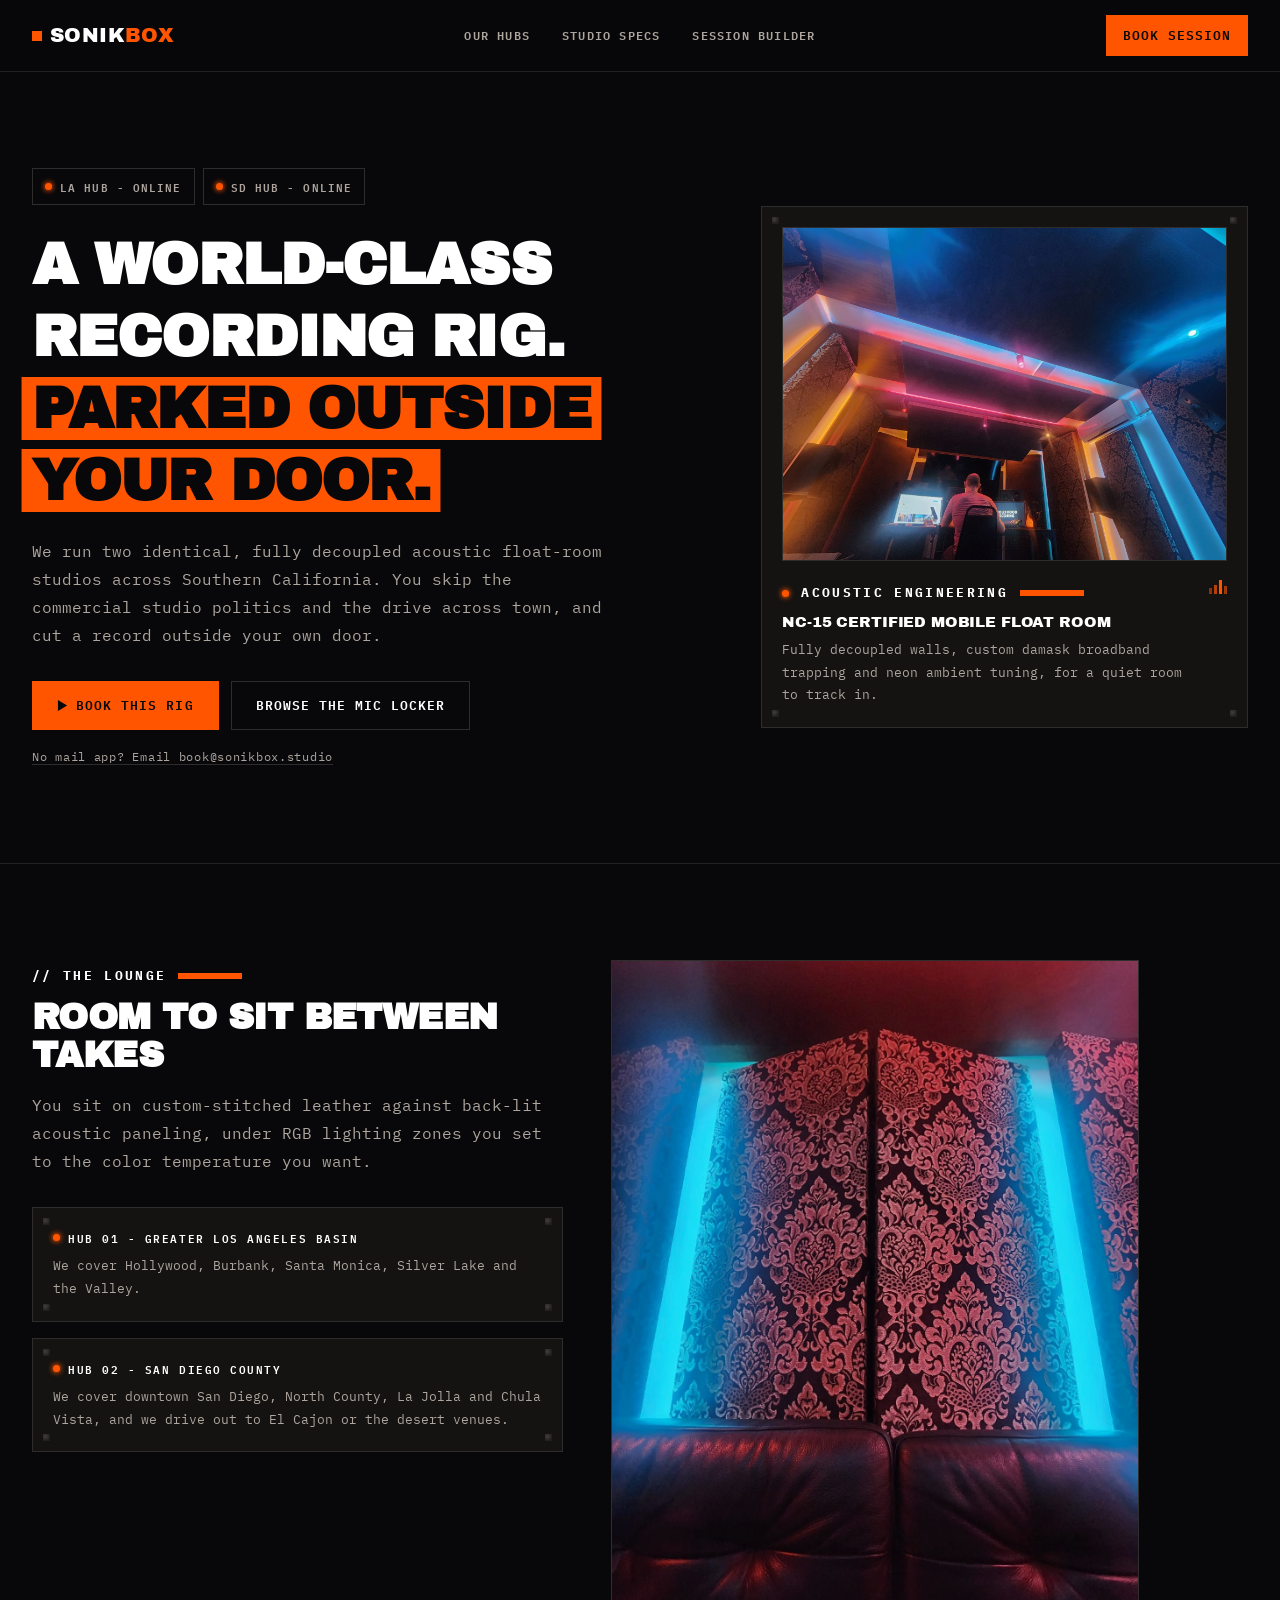
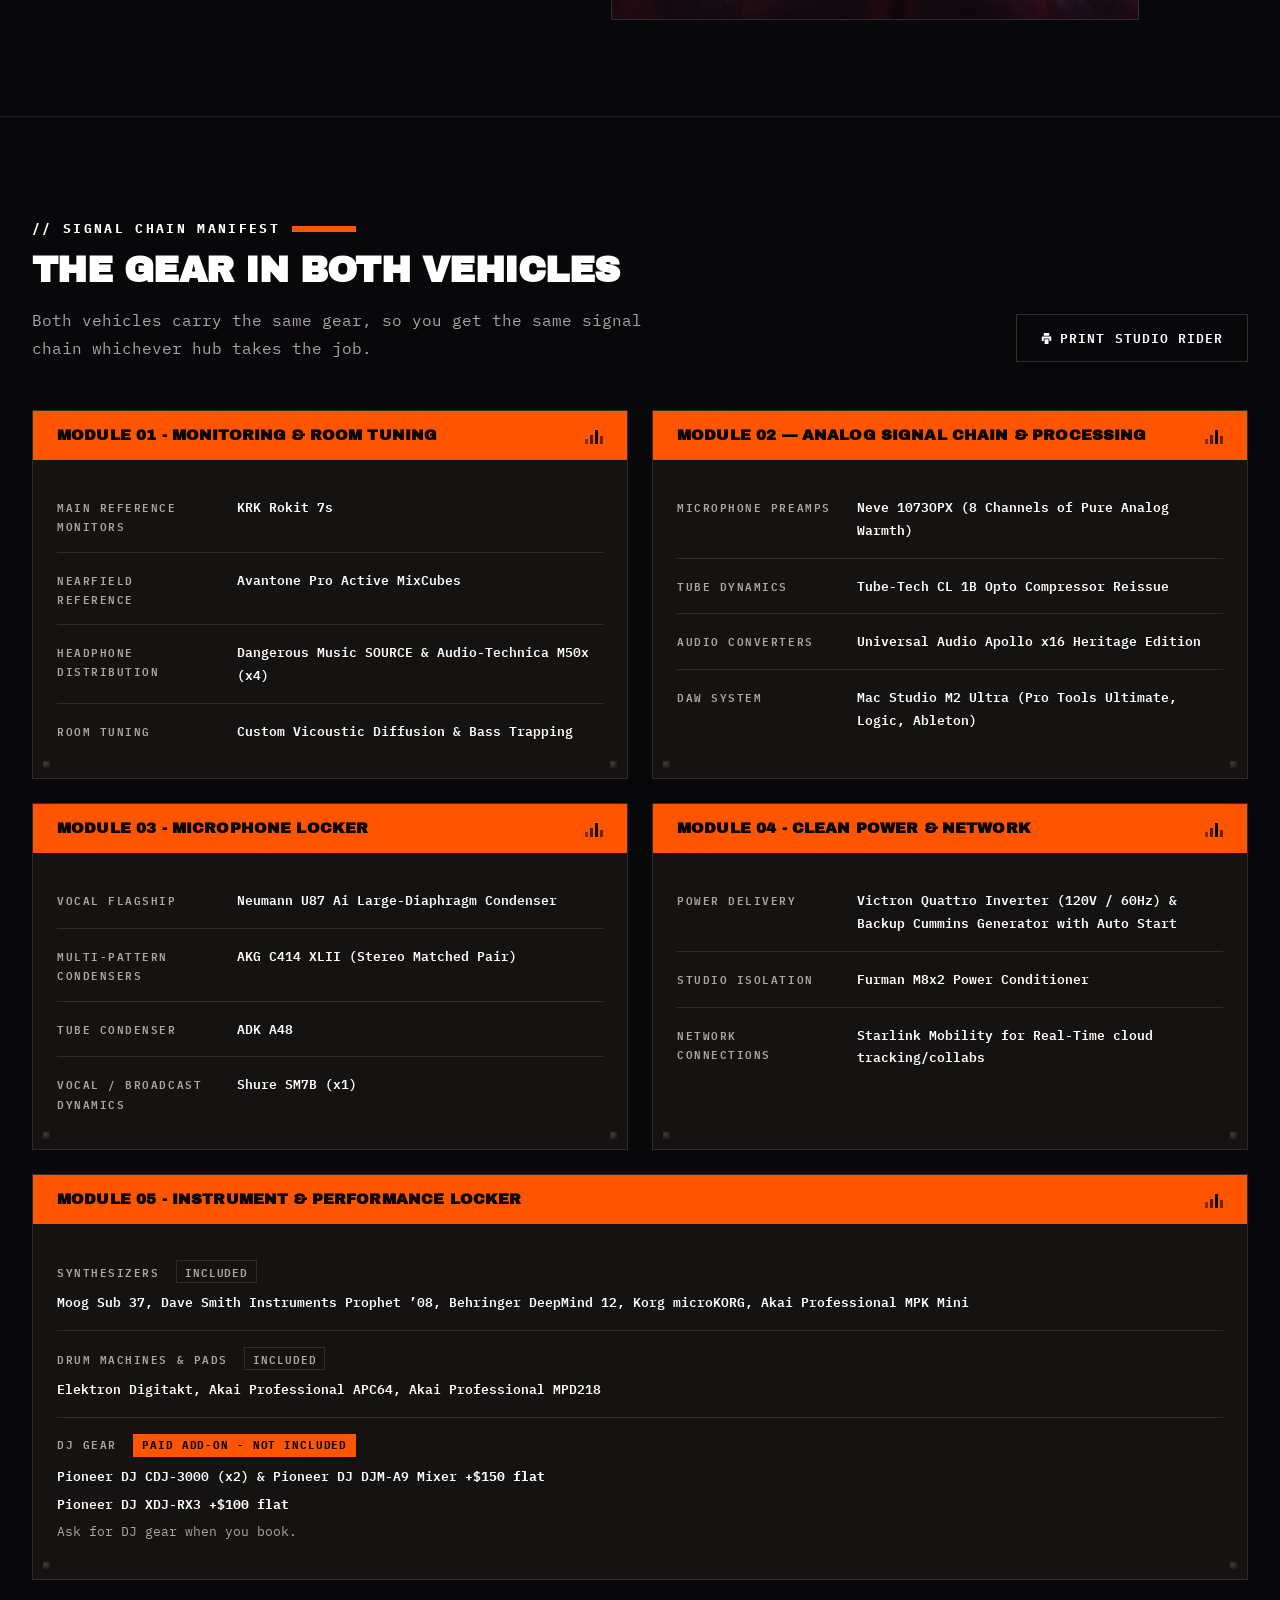
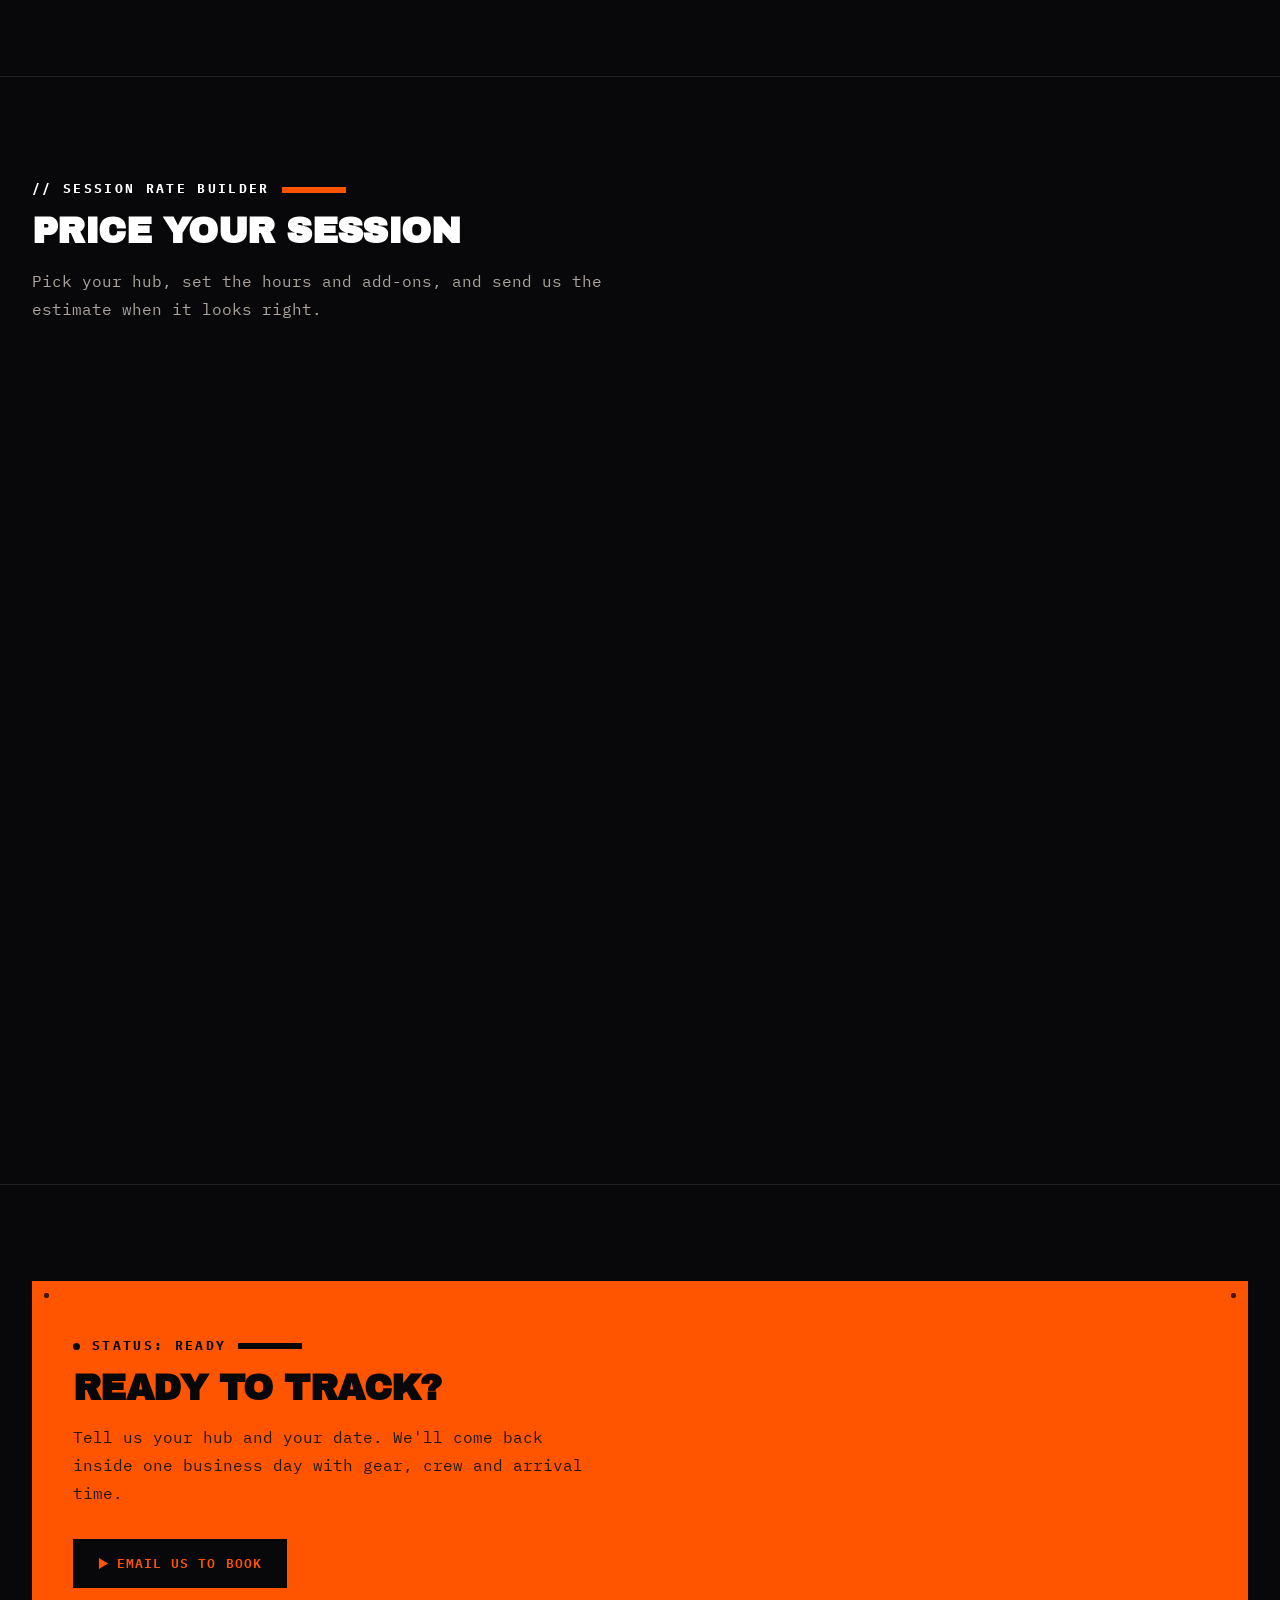
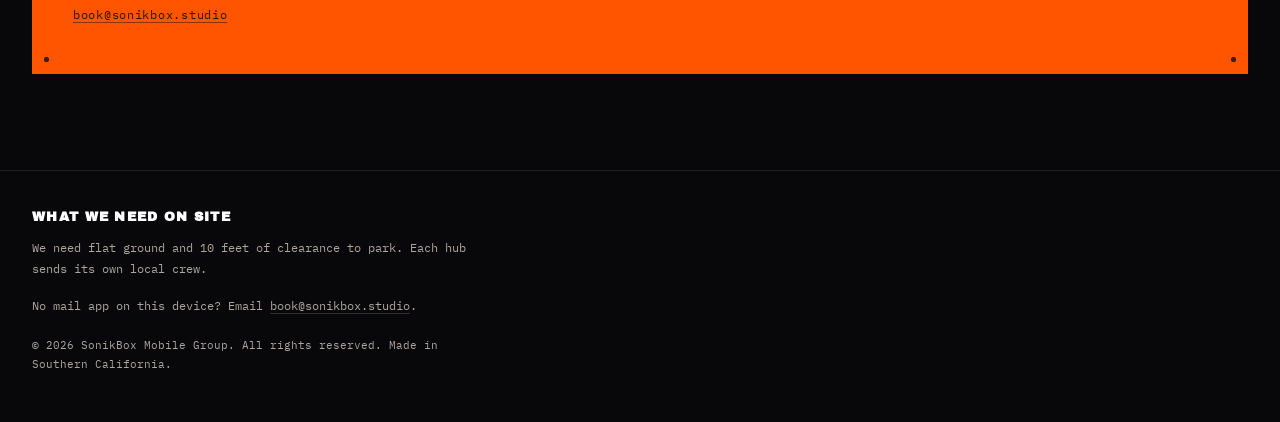
==== commit 4afce277: "copy/style: rewrite float-room paragraph, warm the neutral palette, add a motion craft pass The two " ====
--- a/index.html
+++ b/index.html
@@ -101,7 +101,7 @@
             <div>
               <div class="eyebrow"><span class="led"></span>Acoustic Engineering</div>
               <p class="hero-photo-title">NC-15 Certified Mobile Float Room</p>
-              <p>Fully decoupled walls, custom damask broadband trapping, and professional neon ambient tuning guarantee an inspiring, quiet tracking environment.</p>
+              <p>Fully decoupled walls, custom damask broadband trapping and neon ambient tuning, for a quiet room to track in.</p>
             </div>
             <div class="vu-meter" aria-hidden="true"><span></span><span></span><span></span><span></span></div>
           </div>
@@ -112,7 +112,7 @@
     <!-- ===================== HUBS ===================== -->
     <section class="section" id="hubs" aria-labelledby="hubs-heading">
       <div class="container hubs-grid">
-        <div class="hubs-copy">
+        <div class="hubs-copy reveal">
           <div class="eyebrow">// The Lounge</div>
           <h2 id="hubs-heading">Room to Sit Between Takes</h2>
           <p>You sit on custom-stitched leather against back-lit acoustic paneling, under RGB lighting zones you set to the color temperature you want.</p>
@@ -129,7 +129,7 @@
           </div>
         </div>
 
-        <div class="hub-photo-frame">
+        <div class="hub-photo-frame reveal">
           <img src="assets/img/lounge.jpg" alt="SonikBox leather lounge seating against backlit damask-patterned acoustic wall panels." width="1200" height="1600" loading="lazy" />
         </div>
       </div>
@@ -141,7 +141,7 @@
         <p class="print-only print-title">SonikBox Studio Rider</p>
         <p class="print-only print-subtitle">The same gear in both mobile hubs.</p>
 
-        <div class="section-head-row">
+        <div class="section-head-row reveal">
           <div class="section-head">
             <div class="eyebrow">// Signal Chain Manifest</div>
             <h2 id="specs-heading">The Gear In Both Vehicles</h2>
@@ -150,7 +150,7 @@
           <button class="btn btn-secondary no-print" id="print-rider-btn" type="button"><svg class="btn-icon" viewBox="0 0 14 14" aria-hidden="true" focusable="false"><path d="M3.5 0h7v3.5h-7zM1 4.5h12v5.5h-2.5V7h-7v3H1zM4.5 8h5v6h-5z" fill="currentColor"/></svg>Print Studio Rider</button>
         </div>
 
-        <div class="module-grid">
+        <div class="module-grid reveal">
           <div class="module-card rack-panel">
             <div class="module-card-head">
               <h3>Module 01 - Monitoring &amp; Room Tuning</h3>
@@ -235,13 +235,13 @@
     <!-- ===================== ESTIMATOR ===================== -->
     <section class="section" id="estimator" aria-labelledby="estimator-heading">
       <div class="container">
-        <div class="section-head">
+        <div class="section-head reveal">
           <div class="eyebrow">// Session Rate Builder</div>
           <h2 id="estimator-heading">Price Your Session</h2>
           <p>Pick your hub, set the hours and add-ons, and send us the estimate when it looks right.</p>
         </div>
 
-        <div class="estimator-panel rack-panel">
+        <div class="estimator-panel rack-panel reveal">
           <div class="estimator-grid">
             <form id="estimator-form">
               <div class="field-group">
@@ -313,7 +313,7 @@
     <!-- ===================== CTA BAND ===================== -->
     <section class="cta-band" aria-labelledby="cta-heading">
       <div class="container">
-        <div class="cta-module rack-panel">
+        <div class="cta-module rack-panel reveal">
           <div class="eyebrow"><span class="led"></span>Status: Ready</div>
           <h2 id="cta-heading">Ready to Track?</h2>
           <p>Tell us your hub and your date. We'll come back inside one business day with gear, crew and arrival time.</p>
--- a/css/styles.css
+++ b/css/styles.css
@@ -9,18 +9,24 @@
   --orange-hover: #ff6b1f;
   --orange-dim: #b33c00;
   --bg: #08080a;
-  --panel: #111115;
-  --panel-raised: #17171c;
-  --border: #2a2a30;
-  /* Was #1f2937, a blue slate that read cold next to the neutral --border.
-     Kept at the same lightness, now in the same neutral family. */
-  --border-dim: #1e1e24;
+  /* The whole neutral scale below shares one warm hue (~28deg, the same
+     family as the brand orange and the --text on-orange overrides further
+     down) instead of the cool blue-grey a default dark theme reaches for. */
+  --panel: #141311;
+  --panel-raised: #1b1918;
+  --border: #2f2d2b;
+  --border-dim: #23211f;
   --text: #ffffff;
-  --text-dim: #9ca3af;
-  --screw: #45454e;
+  --text-dim: #ada59e;
+  --screw: #4d4946;
   --nav-height: 72px;
   --font-display: "Archivo Black", "Arial Black", sans-serif;
   --font-mono: "IBM Plex Mono", "SFMono-Regular", Consolas, monospace;
+
+  /* Signature easing. Every interaction-level transition below uses one of
+     these two curves instead of the built-in linear/ease/ease-in options. */
+  --ease-out: cubic-bezier(0.23, 1, 0.32, 1);
+  --ease-in-out: cubic-bezier(0.77, 0, 0.175, 1);
 
   /* Spacing scale. Every gap, pad, and margin below resolves to one of these
      so the vertical rhythm stays on a grid instead of drifting to 18/28/44px. */
@@ -75,7 +81,8 @@
   color: var(--text-dim);
   font-family: var(--font-mono);
   font-size: var(--fs-body);
-  line-height: 1.6;
+  /* Long leading: this page is read, not scanned. */
+  line-height: 1.75;
   -webkit-font-smoothing: antialiased;
 }
 
@@ -124,16 +131,39 @@
   margin: 0;
 }
 
+.module-row dt,
+.field-label,
+.summary-line > span:first-child,
+.summary-total .label,
+.hub-card-label,
+.mobile-total-label {
+  font-size: var(--fs-micro);
+  font-weight: 600;
+  letter-spacing: 0.14em;
+  text-transform: uppercase;
+  color: var(--text-dim);
+}
+
+/* Orange is fill, never type. The eyebrow carries an orange rule instead of
+   orange lettering; the same swap runs through the rest of the sheet. */
 .eyebrow {
   display: inline-flex;
   align-items: center;
-  gap: var(--space-2);
-  color: var(--orange);
+  gap: var(--space-3);
+  color: var(--text);
   font-size: var(--fs-spec);
-  font-weight: 600;
-  letter-spacing: 0.12em;
+  font-weight: 700;
+  letter-spacing: 0.18em;
   text-transform: uppercase;
   margin-bottom: var(--space-3);
+}
+
+.eyebrow::after {
+  content: "";
+  flex: 0 0 auto;
+  width: 64px;
+  height: 6px;
+  background: var(--orange);
 }
 
 .visually-hidden {
@@ -166,7 +196,7 @@
   letter-spacing: 0.08em;
   text-transform: uppercase;
   text-decoration: none;
-  transition: transform 0.15s ease;
+  transition: transform 0.2s var(--ease-out);
 }
 
 .skip-link:focus-visible {
@@ -179,10 +209,10 @@
   background-color: var(--panel);
   border: 1px solid var(--border);
   background-image:
-    radial-gradient(circle at 35% 35%, #55555f, #232328 70%),
-    radial-gradient(circle at 35% 35%, #55555f, #232328 70%),
-    radial-gradient(circle at 35% 35%, #55555f, #232328 70%),
-    radial-gradient(circle at 35% 35%, #55555f, #232328 70%);
+    radial-gradient(circle at 35% 35%, #413e3b, #201e1d 70%),
+    radial-gradient(circle at 35% 35%, #413e3b, #201e1d 70%),
+    radial-gradient(circle at 35% 35%, #413e3b, #201e1d 70%),
+    radial-gradient(circle at 35% 35%, #413e3b, #201e1d 70%);
   background-repeat: no-repeat;
   background-size: 7px 7px;
   background-position:
@@ -204,7 +234,7 @@
 }
 
 .led--idle {
-  background: #4a4a52;
+  background: #524e4a;
   box-shadow: none;
 }
 
@@ -245,7 +275,8 @@
   cursor: pointer;
   text-decoration: none;
   white-space: nowrap;
-  transition: background-color 0.15s ease, border-color 0.15s ease, color 0.15s ease;
+  transition: background-color 0.15s var(--ease-out), border-color 0.15s var(--ease-out),
+    color 0.15s var(--ease-out), transform 0.12s var(--ease-out);
 }
 
 /* Inline SVG replaces the ▶ / ⎙ text glyphs, which fell back to tofu on
@@ -270,7 +301,7 @@
 
 .btn-primary:active,
 .btn-secondary:active {
-  transform: translateY(1px);
+  transform: scale(0.97);
 }
 
 .btn-secondary {
@@ -292,6 +323,28 @@
 :focus-visible {
   outline: 2px solid var(--orange);
   outline-offset: 2px;
+}
+
+/* ==========================================================================
+   Scroll reveal — .reveal marks a handful of section-level blocks in the
+   markup (never individual cards), a small number of key moments rather than
+   an entrance on everything. It only ever hides content once js/main.js has
+   confirmed IntersectionObserver is available and the visitor hasn't asked
+   for reduced motion, at which point it adds .js-reveal to <html> and starts
+   observing. Without that ancestor class - JS failed to load, the browser
+   lacks IntersectionObserver, or reduced motion is on - .reveal does nothing
+   and the marked content simply renders visible, same as everything else.
+   ========================================================================== */
+
+html.js-reveal .reveal {
+  opacity: 0;
+  clip-path: inset(0 0 100% 0);
+  transition: opacity 0.55s var(--ease-out), clip-path 0.55s var(--ease-out);
+}
+
+html.js-reveal .reveal.is-revealed {
+  opacity: 1;
+  clip-path: inset(0 0 0% 0);
 }
 
 /* ==========================================================================
@@ -362,7 +415,7 @@
   text-transform: uppercase;
   text-decoration: none;
   color: var(--text-dim);
-  transition: color 0.15s ease;
+  transition: color 0.15s var(--ease-out);
 }
 
 .nav-links a:hover,
@@ -394,6 +447,7 @@
   color: var(--text);
   cursor: pointer;
   flex-shrink: 0;
+  transition: transform 0.12s var(--ease-out);
 }
 
 .nav-toggle span {
@@ -401,7 +455,11 @@
   width: 18px;
   height: 2px;
   background: currentColor;
-  transition: transform 0.2s ease, opacity 0.2s ease;
+  transition: transform 0.2s var(--ease-in-out), opacity 0.2s var(--ease-out);
+}
+
+.nav-toggle:active {
+  transform: scale(0.97);
 }
 
 .nav-toggle[aria-expanded="true"] span:nth-child(1) {
@@ -445,6 +503,7 @@
   }
 
   .nav-panel {
+    display: block;
     position: fixed;
     top: var(--nav-height);
     left: 0;
@@ -452,10 +511,22 @@
     background: var(--bg);
     border-bottom: 1px solid var(--border-dim);
     z-index: 99;
+    /* Opens from the nav it hangs off, not from the centre of the screen. */
+    transform: translateY(-8px);
+    opacity: 0;
+    visibility: hidden;
+    pointer-events: none;
+    transition: transform 0.22s var(--ease-out), opacity 0.22s var(--ease-out),
+      visibility 0s linear 0.22s;
   }
 
   .nav-panel.is-open {
-    display: block;
+    transform: translateY(0);
+    opacity: 1;
+    visibility: visible;
+    pointer-events: auto;
+    transition: transform 0.22s var(--ease-out), opacity 0.22s var(--ease-out),
+      visibility 0s linear 0s;
   }
 
   .nav-panel .nav-links {
@@ -502,6 +573,35 @@
     align-items: center;
   }
 }
+
+/* Signature hero entrance: one orchestrated moment on load, each element
+   rising in on its own beat rather than every element fading in together. */
+@keyframes hero-reveal {
+  from {
+    opacity: 0;
+    transform: translateY(20px);
+  }
+  to {
+    opacity: 1;
+    transform: translateY(0);
+  }
+}
+
+.hero-badges,
+.hero h1,
+.hero-body,
+.hero-actions,
+.hero-copy .cta-address,
+.hero-photo-panel {
+  animation: hero-reveal 0.6s var(--ease-out) both;
+}
+
+.hero-badges { animation-delay: 0ms; }
+.hero-photo-panel { animation-delay: 60ms; }
+.hero h1 { animation-delay: 70ms; }
+.hero-body { animation-delay: 140ms; }
+.hero-actions { animation-delay: 200ms; }
+.hero-copy .cta-address { animation-delay: 240ms; }
 
 .hero-badges {
   display: flex;
@@ -525,17 +625,24 @@
 
 .hero h1 {
   font-size: var(--fs-h1);
+  /* The highlight blocks below need room between lines. */
+  line-height: 1.24;
   margin-bottom: var(--space-5);
 }
 
+/* Set IN the orange rather than coloured by it. */
 .hero h1 .accent {
-  color: var(--orange);
-  display: block;
+  display: inline;
+  color: var(--bg);
+  background: var(--orange);
+  box-shadow: 0.18em 0 0 var(--orange), -0.18em 0 0 var(--orange);
+  box-decoration-break: clone;
+  -webkit-box-decoration-break: clone;
 }
 
 .hero-body {
   font-size: var(--fs-body);
-  max-width: 52ch;
+  max-width: 58ch;
   margin-bottom: var(--space-8);
 }
 
@@ -554,6 +661,14 @@
   overflow: hidden;
   border: 1px solid var(--border);
   aspect-ratio: 4 / 3;
+  /* One signature "alive" touch: js/main.js drives these two custom
+     properties from the pointer position, fine-pointer devices only, and
+     leaves them alone entirely under reduced motion. The transition supplies
+     the spring-back-to-neutral feel on mouseleave. */
+  --tilt-x: 0deg;
+  --tilt-y: 0deg;
+  transform: perspective(900px) rotateX(var(--tilt-y)) rotateY(var(--tilt-x));
+  transition: transform 0.4s var(--ease-out);
 }
 
 .hero-photo-frame img {
@@ -611,8 +726,8 @@
 }
 
 .section-head {
-  margin-bottom: var(--space-10);
-  max-width: 68ch;
+  margin-bottom: var(--space-12);
+  max-width: 62ch;
 }
 
 .section-head h2,
@@ -631,7 +746,7 @@
   gap: var(--space-6);
   justify-content: space-between;
   align-items: flex-end;
-  margin-bottom: var(--space-10);
+  margin-bottom: var(--space-12);
 }
 
 .section-head-row .section-head {
@@ -671,17 +786,21 @@
 
 .hub-card {
   padding: var(--space-5);
+  transition: transform 0.2s var(--ease-out), border-color 0.2s var(--ease-out);
+}
+
+@media (hover: hover) and (pointer: fine) {
+  .hub-card:hover {
+    transform: translateY(-4px);
+    border-color: var(--orange-dim);
+  }
 }
 
 .hub-card-label {
   display: flex;
   align-items: center;
   gap: var(--space-2);
-  color: var(--orange);
-  font-size: var(--fs-label);
-  font-weight: 600;
-  letter-spacing: 0.08em;
-  text-transform: uppercase;
+  color: var(--text);
   margin-bottom: var(--space-2);
 }
 
@@ -716,7 +835,7 @@
 
 .module-grid {
   display: grid;
-  gap: var(--space-5);
+  gap: var(--space-6);
 }
 
 @media (min-width: 768px) {
@@ -726,17 +845,33 @@
 }
 
 .module-card {
-  padding: var(--space-6);
+  padding: var(--space-6) var(--space-6) var(--space-5);
+  transition: transform 0.2s var(--ease-out), border-color 0.2s var(--ease-out);
+}
+
+@media (hover: hover) and (pointer: fine) {
+  .module-card:hover {
+    transform: translateY(-4px);
+    border-color: var(--orange-dim);
+  }
 }
 
 .module-card-head {
   display: flex;
   justify-content: space-between;
-  align-items: flex-start;
+  align-items: center;
   gap: var(--space-3);
-  margin-bottom: var(--space-5);
-  padding-bottom: var(--space-5);
-  border-bottom: 1px solid var(--border-dim);
+  margin: calc(var(--space-6) * -1) calc(var(--space-6) * -1) var(--space-5);
+  padding: var(--space-4) var(--space-6);
+  background: var(--orange);
+}
+
+.module-card-head h3 {
+  color: var(--bg);
+}
+
+.module-card-head .vu-meter span {
+  background: var(--bg);
 }
 
 .module-card-head h3 {
@@ -759,8 +894,9 @@
 .module-row {
   display: grid;
   gap: var(--space-1);
-  padding: var(--space-3) 0;
-  border-bottom: 1px solid var(--border-dim);
+  padding: var(--space-4) 0;
+  /* Rules are how a document separates rows. Present, not apologetic. */
+  border-bottom: 1px solid var(--border);
   font-size: var(--fs-spec);
 }
 
@@ -785,15 +921,11 @@
   padding-bottom: 0;
 }
 
-.module-row dt {
-  color: var(--text-dim);
-  letter-spacing: 0.02em;
-}
-
 .module-row dd {
   margin: 0;
   color: var(--text);
-  font-weight: 500;
+  font-size: var(--fs-spec);
+  font-weight: 600;
 }
 
 /* Module 05 lists many items per row, so it spans the grid and stacks its
@@ -824,8 +956,10 @@
 }
 
 .row-tag-addon {
-  color: var(--orange);
+  background: var(--orange);
+  color: var(--bg);
   border-color: var(--orange);
+  font-weight: 700;
 }
 
 .addon-line {
@@ -841,7 +975,7 @@
 }
 
 .addon-price {
-  color: var(--orange);
+  color: var(--text);
   font-weight: 700;
   white-space: nowrap;
 }
@@ -887,11 +1021,6 @@
 
 .field-label {
   display: block;
-  font-size: var(--fs-label);
-  font-weight: 600;
-  letter-spacing: 0.08em;
-  text-transform: uppercase;
-  color: var(--text);
   margin-bottom: var(--space-3);
 }
 
@@ -913,7 +1042,12 @@
   letter-spacing: 0.06em;
   text-transform: uppercase;
   cursor: pointer;
-  transition: border-color 0.15s ease, color 0.15s ease;
+  transition: border-color 0.15s var(--ease-out), color 0.15s var(--ease-out),
+    background-color 0.15s var(--ease-out), transform 0.12s var(--ease-out);
+}
+
+.hub-toggle button:active {
+  transform: scale(0.97);
 }
 
 .hub-toggle button:hover {
@@ -922,9 +1056,9 @@
 }
 
 .hub-toggle button[aria-pressed="true"] {
+  background: var(--orange);
   border-color: var(--orange);
-  color: var(--text);
-  box-shadow: inset 0 0 0 1px var(--orange);
+  color: var(--bg);
 }
 
 .range-row {
@@ -984,7 +1118,7 @@
   font-family: var(--font-mono);
   font-size: var(--fs-body);
   font-weight: 600;
-  color: var(--orange);
+  color: var(--text);
   min-width: 6ch;
   text-align: right;
 }
@@ -1024,18 +1158,31 @@
   cursor: pointer;
   font-size: var(--fs-spec);
   color: var(--text-dim);
-  transition: border-color 0.15s ease, background-color 0.15s ease;
+  transition: border-color 0.15s var(--ease-out), background-color 0.15s var(--ease-out),
+    color 0.15s var(--ease-out), transform 0.12s var(--ease-out);
 }
 
 .addon-option:hover {
   border-color: var(--orange-dim);
 }
 
-/* A ticked add-on changes the total, so it needs to read as selected from
-   more than a 16px checkbox. */
+.addon-option:active {
+  transform: scale(0.97);
+}
+
+/* A ticked add-on changes the total, so it fills rather than tints. */
 .addon-option:has(input:checked) {
+  background: var(--orange);
   border-color: var(--orange);
-  background: rgba(255, 85, 0, 0.06);
+  color: var(--bg);
+}
+
+.addon-option:has(input:checked) .addon-name {
+  color: var(--bg);
+}
+
+.addon-option:has(input:checked) input {
+  accent-color: var(--bg);
 }
 
 .addon-option input {
@@ -1081,6 +1228,15 @@
   color: var(--text-dim);
 }
 
+.summary-line + .summary-line {
+  border-top: 1px solid var(--border-dim);
+}
+
+.summary-line > span:last-child {
+  color: var(--text);
+  font-weight: 600;
+}
+
 .summary-total {
   margin-top: var(--space-3);
   padding-top: var(--space-4);
@@ -1088,23 +1244,18 @@
   display: flex;
   flex-wrap: wrap;
   justify-content: space-between;
-  align-items: baseline;
+  align-items: center;
   gap: var(--space-2) var(--space-4);
 }
 
-.summary-total .label {
-  font-size: var(--fs-label);
-  font-weight: 600;
-  letter-spacing: 0.06em;
-  text-transform: uppercase;
-  color: var(--text-dim);
-}
-
+/* One stamped figure, not a page of orange numbers. */
 .summary-total .value {
   font-family: var(--font-display);
   font-size: 32px;
   letter-spacing: -0.02em;
-  color: var(--orange);
+  color: var(--bg);
+  background: var(--orange);
+  padding: 0 var(--space-3);
 }
 
 .estimator-submit {
@@ -1140,18 +1291,15 @@
   display: inline-flex;
   align-items: center;
   gap: var(--space-2);
-  font-size: var(--fs-micro);
-  font-weight: 600;
-  letter-spacing: 0.08em;
-  text-transform: uppercase;
-  color: var(--text-dim);
 }
 
 .mobile-total-value {
   font-family: var(--font-display);
   font-size: 22px;
   letter-spacing: -0.02em;
-  color: var(--orange);
+  color: var(--bg);
+  background: var(--orange);
+  padding: 0 var(--space-3);
 }
 
 @media (min-width: 1024px) {
@@ -1180,16 +1328,64 @@
   }
 }
 
+/* A document does not centre its last page. The closing block is one solid
+   orange plate, aligned with everything above it. */
 .cta-module {
-  max-width: 640px;
-  margin: 0 auto;
-  padding: var(--space-10) var(--space-8);
-  text-align: center;
-  box-shadow: 0 0 0 1px rgba(255, 85, 0, 0.12), 0 0 40px rgba(255, 85, 0, 0.08);
+  padding: var(--space-12) var(--space-10);
+  text-align: left;
+  background-color: var(--orange);
+  border-color: var(--orange);
+  box-shadow: none;
+  color: #241708;
+  --text: #08080a;
+  --text-dim: #241708;
+  --border: rgba(8, 8, 10, 0.5);
+  /* Registration marks rather than machined studs. */
+  background-image:
+    radial-gradient(circle, rgba(8, 8, 10, 0.75) 55%, transparent 58%),
+    radial-gradient(circle, rgba(8, 8, 10, 0.75) 55%, transparent 58%),
+    radial-gradient(circle, rgba(8, 8, 10, 0.75) 55%, transparent 58%),
+    radial-gradient(circle, rgba(8, 8, 10, 0.75) 55%, transparent 58%);
 }
 
 .cta-module .eyebrow {
-  justify-content: center;
+  color: var(--bg);
+}
+
+.cta-module .eyebrow::after {
+  background: var(--bg);
+}
+
+.cta-module .led {
+  background: var(--bg);
+  box-shadow: none;
+}
+
+.cta-module .btn-primary {
+  background: var(--bg);
+  color: var(--orange);
+  border-color: var(--bg);
+}
+
+.cta-module .btn-primary:hover,
+.cta-module .btn-primary:focus-visible {
+  background: #241708;
+  border-color: #241708;
+}
+
+.cta-module .cta-address {
+  color: #241708;
+  text-decoration-color: rgba(8, 8, 10, 0.45);
+}
+
+.cta-module .cta-address:hover,
+.cta-module .cta-address:focus-visible {
+  color: var(--bg);
+  text-decoration-color: currentColor;
+}
+
+.cta-module :focus-visible {
+  outline-color: var(--bg);
 }
 
 .cta-module h2 {
@@ -1199,8 +1395,8 @@
 
 .cta-module p {
   font-size: var(--fs-body);
-  max-width: 46ch;
-  margin: 0 auto var(--space-8);
+  max-width: 52ch;
+  margin: 0 0 var(--space-8);
 }
 
 /* These are <a> elements following a button. As inline boxes their margin-top
@@ -1237,7 +1433,7 @@
 
 .site-footer {
   padding: var(--space-10) 0 var(--space-12);
-  text-align: center;
+  text-align: left;
   border-top: 1px solid var(--border-dim);
 }
 
@@ -1250,8 +1446,8 @@
 .site-footer p {
   font-size: var(--fs-label);
   color: var(--text-dim);
-  max-width: 60ch;
-  margin: 0 auto;
+  max-width: 62ch;
+  margin: 0;
 }
 
 .site-footer .footer-contact {
@@ -1268,8 +1464,11 @@
    Reduced motion
    ========================================================================== */
 
-/* Smooth scrolling and every transition on the page are decorative, so they
-   all come off for anyone who has asked for less movement. */
+/* Every keyframe animation on the page moves something (position, scale,
+   clip-path), so all of them come off outright for anyone who has asked for
+   less movement. Transitions stay, but are narrowed to the properties that
+   don't move or resize anything - colour and opacity keep fading, transform
+   and clip-path snap to their end state instead of animating through it. */
 @media (prefers-reduced-motion: reduce) {
   html {
     scroll-behavior: auto;
@@ -1278,15 +1477,22 @@
   *,
   *::before,
   *::after {
-    animation-duration: 0.01ms !important;
-    animation-iteration-count: 1 !important;
-    transition-duration: 0.01ms !important;
+    animation: none !important;
+    transition-property: color, background-color, border-color, opacity !important;
     scroll-behavior: auto !important;
   }
 
-  .btn-primary:active,
-  .btn-secondary:active {
-    transform: none;
+  .btn:active,
+  .hub-toggle button:active,
+  .addon-option:active,
+  .nav-toggle:active,
+  .hub-card:hover,
+  .module-card:hover {
+    transform: none !important;
+  }
+
+  .hero-photo-frame {
+    transform: none !important;
   }
 }
 
@@ -1312,6 +1518,15 @@
     display: none !important;
   }
 
+  /* The rider can be printed via a keyboard shortcut before #specs has ever
+     scrolled into view, so its reveal state can't be trusted here - force
+     it, and any tilt on the (hidden) hero photo, fully visible/settled. */
+  .reveal {
+    opacity: 1 !important;
+    clip-path: none !important;
+    transition: none !important;
+  }
+
   #specs {
     padding: 0;
     border: none;
@@ -1379,8 +1594,21 @@
     box-shadow: none !important;
   }
 
+  /* The orange plates are a screen treatment. On paper the rider is ink on
+     white, so the module head reverts to a ruled heading. */
   .module-card-head {
-    border-bottom-color: #999;
+    margin: 0 0 var(--space-4);
+    padding: 0 0 var(--space-4);
+    background: none !important;
+    border-bottom: 1px solid #999;
+  }
+
+  .module-card-head h3 {
+    color: #000 !important;
+  }
+
+  .eyebrow::after {
+    display: none;
   }
 
   .module-row {
@@ -1396,6 +1624,7 @@
   }
 
   .row-tag {
+    background: none !important;
     border-color: #999;
     color: #000 !important;
   }
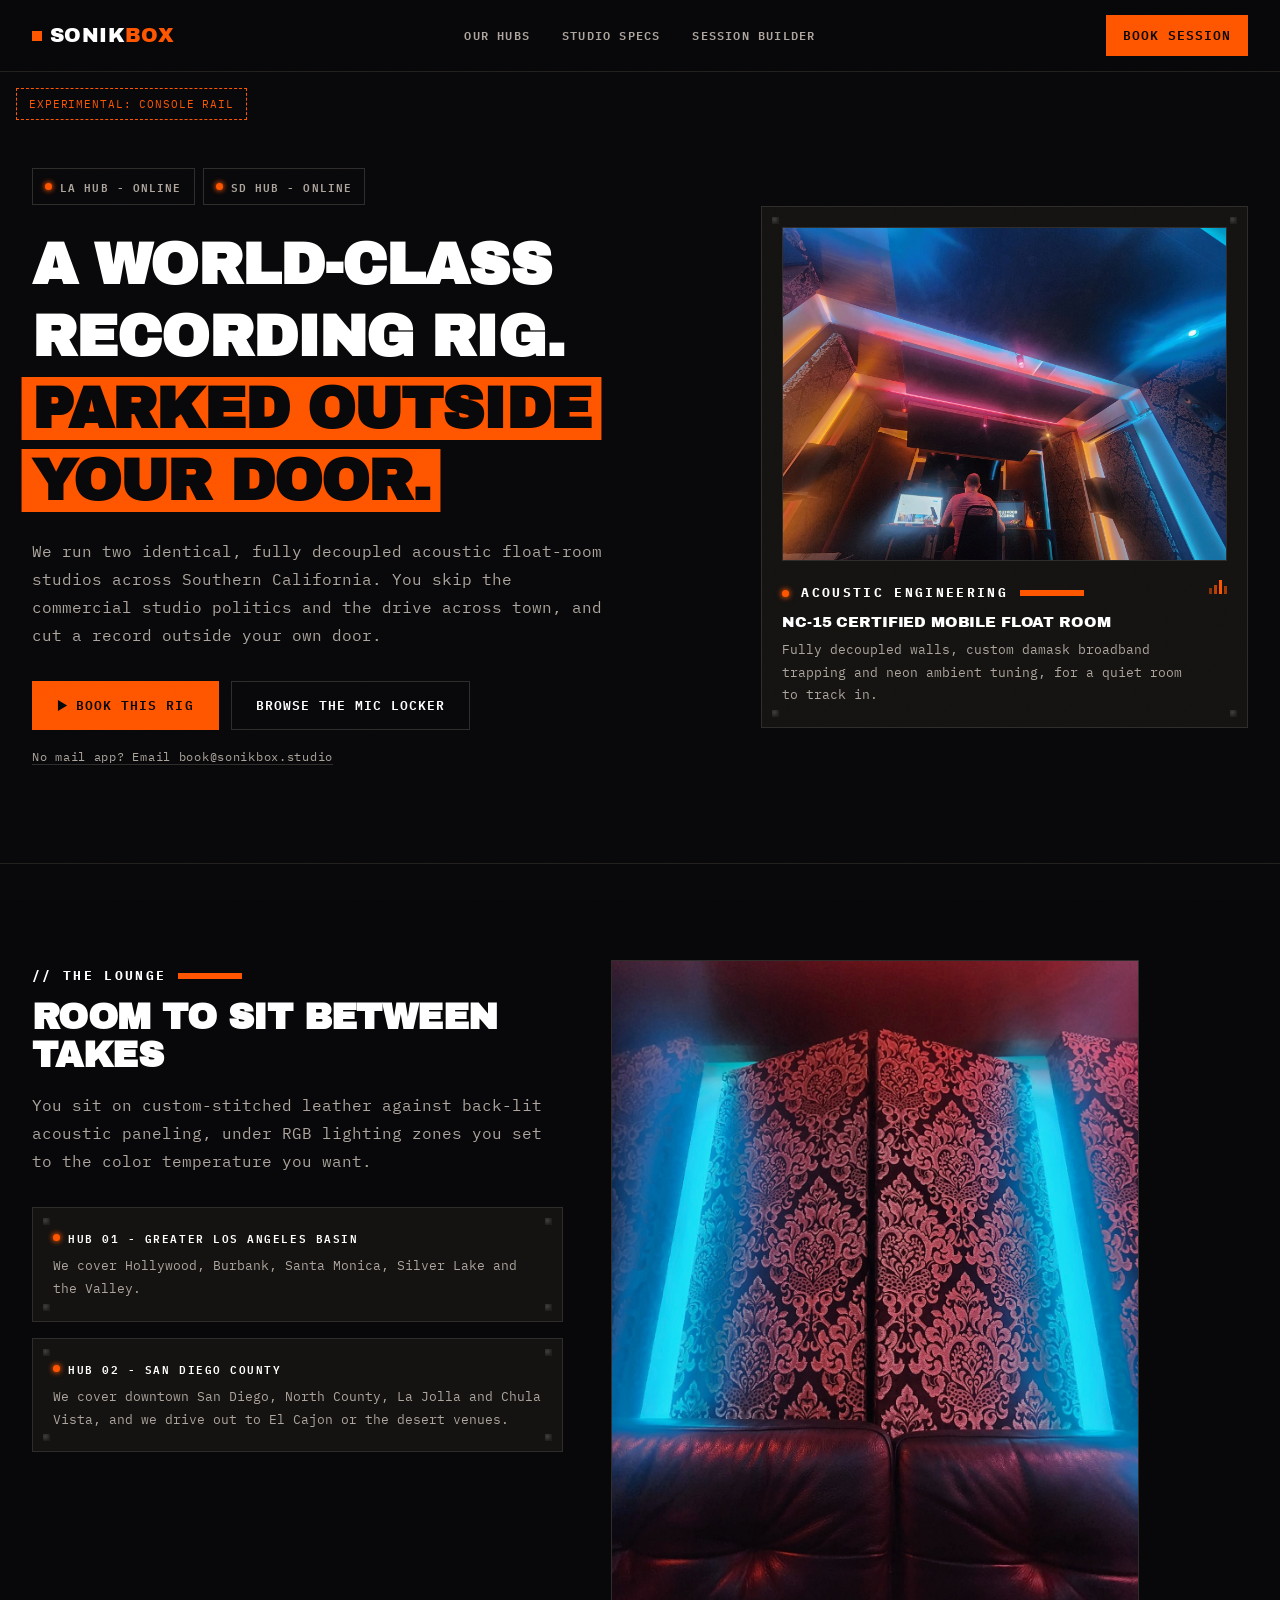
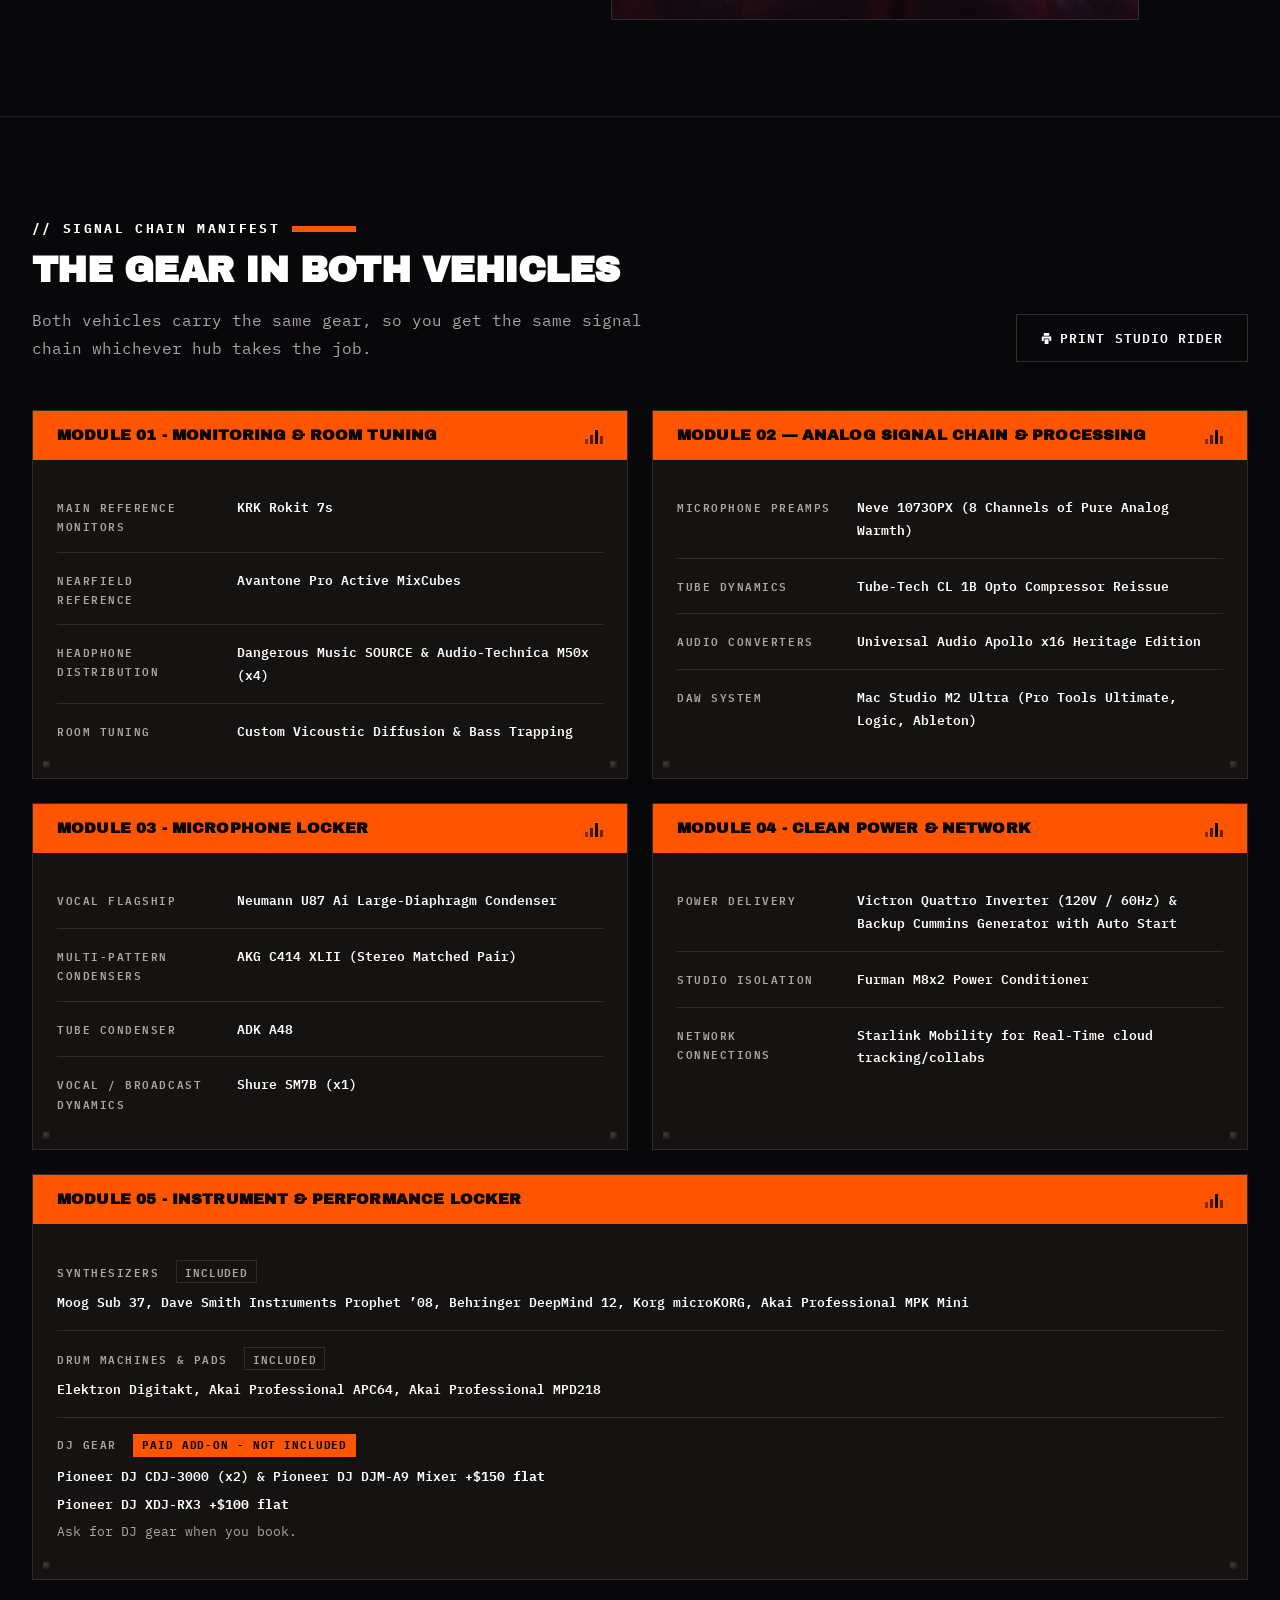
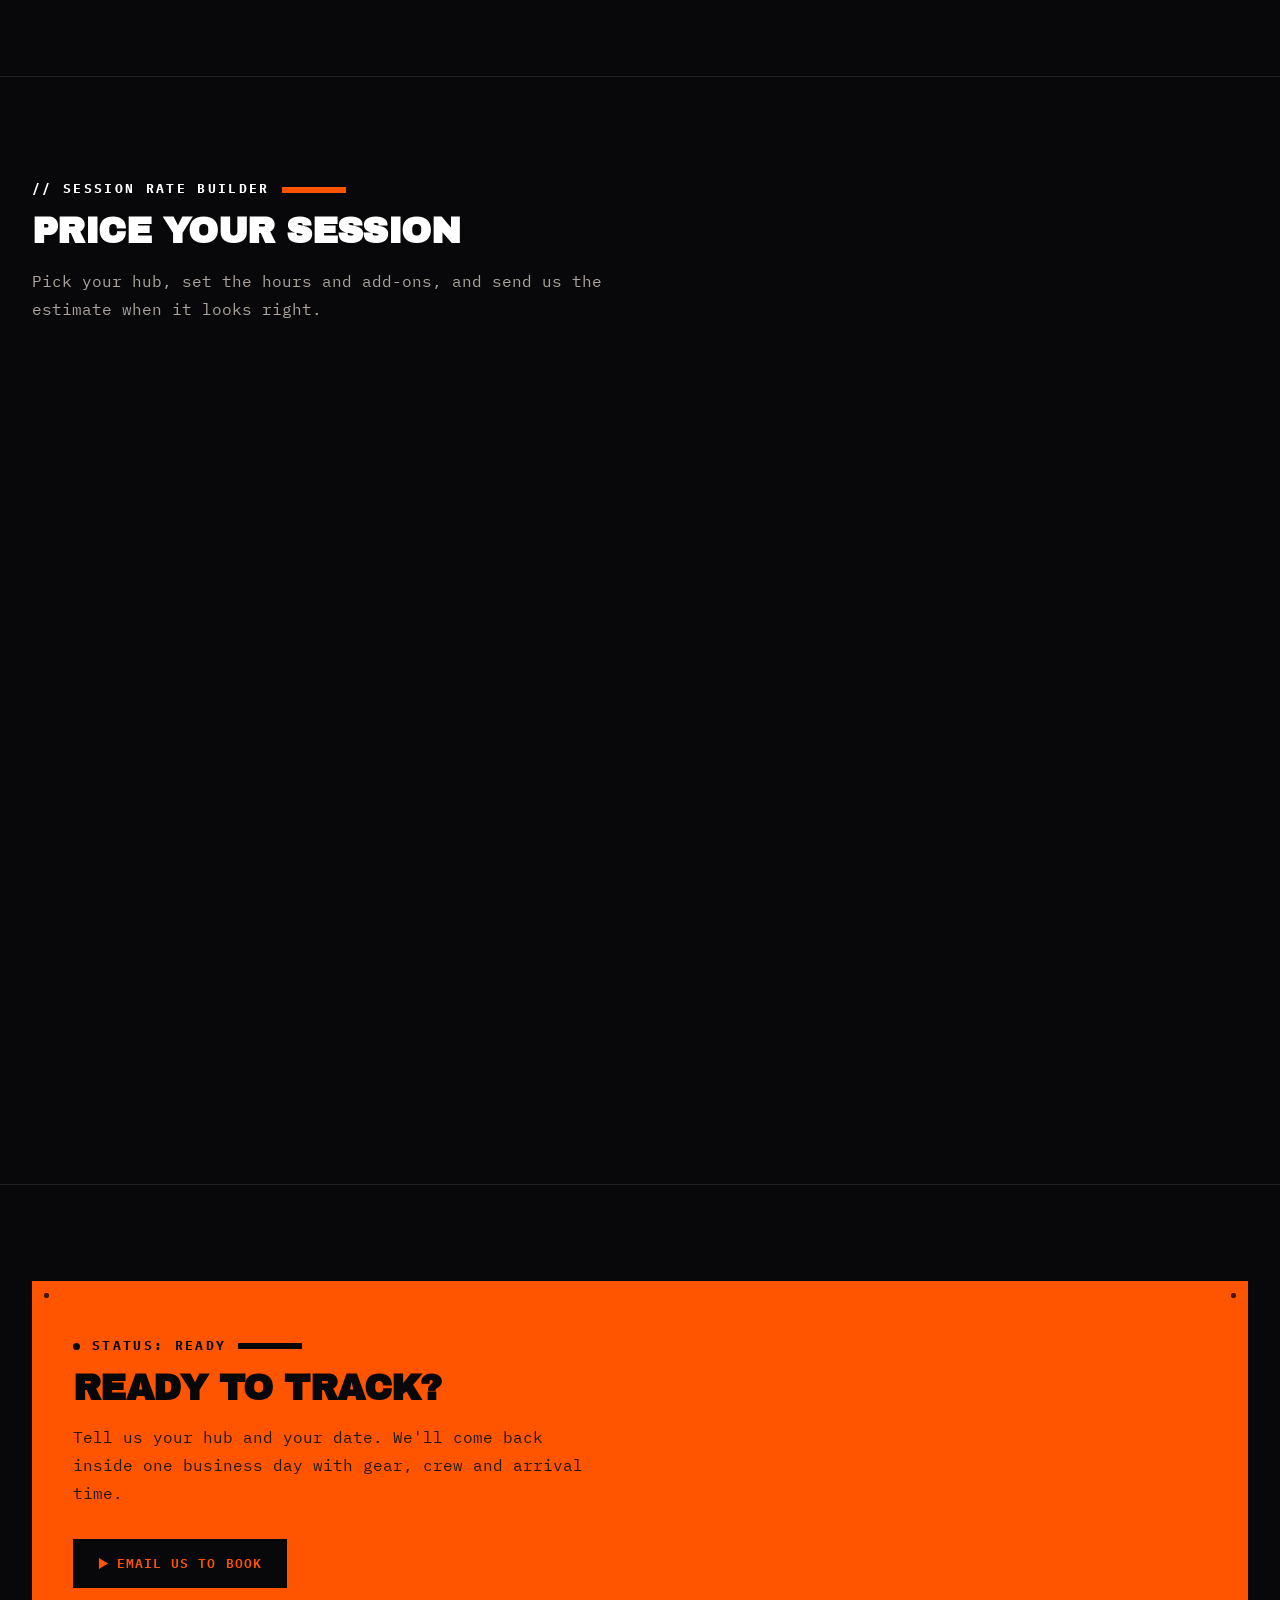
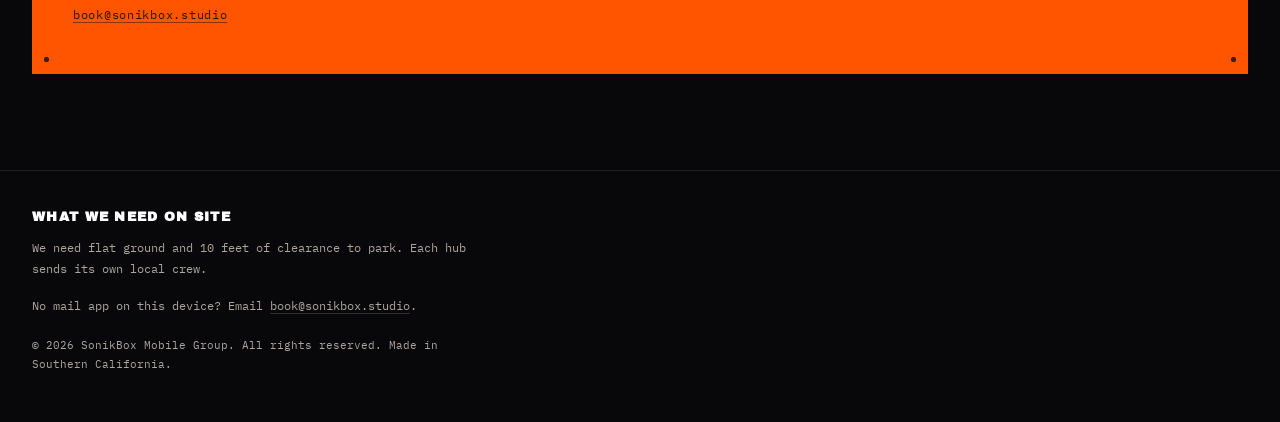
==== commit 2d029ac3: "polish: apply a literal emil-design-eng review, add two shipped touches and one experimental view Ge" ====
--- a/index.html
+++ b/index.html
@@ -334,6 +334,17 @@
     </div>
   </footer>
 
+  <!-- ============== EXPERIMENTAL: temporary, switchable, removable ==============
+       Off by default and never affects the page above. See the matching
+       "EXPERIMENTAL" section in css/styles.css and js/main.js for what this
+       is and how to remove all three pieces together. -->
+  <button type="button" id="experimental-toggle" class="experimental-toggle" aria-pressed="false">Experimental: Console Rail</button>
+  <div class="console-rail" id="console-rail" aria-hidden="true">
+    <div class="console-rail-track">
+      <div class="console-rail-indicator" id="console-rail-indicator"></div>
+    </div>
+  </div>
+
   <script src="js/main.js"></script>
 </body>
 </html>
--- a/css/styles.css
+++ b/css/styles.css
@@ -60,6 +60,31 @@
   box-sizing: border-box;
 }
 
+/* Fader scrollbar: the page's own scroll travel reads as a rack fader, the
+   same visual language as the range-slider thumb in the rate builder. */
+html {
+  scrollbar-color: var(--orange) var(--panel);
+  scrollbar-width: thin;
+}
+
+::-webkit-scrollbar {
+  width: 12px;
+  height: 12px;
+}
+
+::-webkit-scrollbar-track {
+  background: var(--panel);
+}
+
+::-webkit-scrollbar-thumb {
+  background: var(--orange);
+  border: 3px solid var(--panel);
+}
+
+::-webkit-scrollbar-thumb:hover {
+  background: var(--orange-hover);
+}
+
 /* Grid items default to a content-based auto min-width, which lets long
    unbreakable labels blow out narrow tracks. Force them to respect the
    track instead. */
@@ -84,6 +109,23 @@
   /* Long leading: this page is read, not scanned. */
   line-height: 1.75;
   -webkit-font-smoothing: antialiased;
+}
+
+/* Analog grain: a fixed, near-invisible SVG noise texture over the whole
+   viewport - tape hiss made visible, not decoration for its own sake. It
+   gives every dark panel the tactile, slightly filmic warmth of a physical
+   console instead of a flat digital black. Static (no motion), so it costs
+   nothing under reduced motion and needs no exception there. Hidden in
+   print - ink has no business simulating tape noise. */
+body::after {
+  content: "";
+  position: fixed;
+  inset: 0;
+  z-index: 1000;
+  pointer-events: none;
+  opacity: 0.035;
+  mix-blend-mode: overlay;
+  background-image: url("data:image/svg+xml,%3Csvg xmlns='http://www.w3.org/2000/svg' width='120' height='120'%3E%3Cfilter id='n'%3E%3CfeTurbulence type='fractalNoise' baseFrequency='0.9' numOctaves='2' stitchTiles='stitch'/%3E%3C/filter%3E%3Crect width='100%25' height='100%25' filter='url(%23n)'/%3E%3C/svg%3E");
 }
 
 img {
@@ -293,10 +335,16 @@
   border-color: var(--orange);
 }
 
-.btn-primary:hover,
 .btn-primary:focus-visible {
   background: var(--orange-hover);
   border-color: var(--orange-hover);
+}
+
+@media (hover: hover) and (pointer: fine) {
+  .btn-primary:hover {
+    background: var(--orange-hover);
+    border-color: var(--orange-hover);
+  }
 }
 
 .btn-primary:active,
@@ -310,10 +358,16 @@
   border-color: var(--border);
 }
 
-.btn-secondary:hover,
 .btn-secondary:focus-visible {
   border-color: var(--orange);
   color: var(--orange);
+}
+
+@media (hover: hover) and (pointer: fine) {
+  .btn-secondary:hover {
+    border-color: var(--orange);
+    color: var(--orange);
+  }
 }
 
 .btn-block {
@@ -418,9 +472,14 @@
   transition: color 0.15s var(--ease-out);
 }
 
-.nav-links a:hover,
 .nav-links a:focus-visible {
   color: var(--orange);
+}
+
+@media (hover: hover) and (pointer: fine) {
+  .nav-links a:hover {
+    color: var(--orange);
+  }
 }
 
 .nav-actions {
@@ -511,13 +570,15 @@
     background: var(--bg);
     border-bottom: 1px solid var(--border-dim);
     z-index: 99;
-    /* Opens from the nav it hangs off, not from the centre of the screen. */
+    /* Opens from the nav it hangs off, not from the centre of the screen.
+       Closing is snappier than opening (160ms vs 220ms) - the system should
+       get out of the way faster than it announces itself. */
     transform: translateY(-8px);
     opacity: 0;
     visibility: hidden;
     pointer-events: none;
-    transition: transform 0.22s var(--ease-out), opacity 0.22s var(--ease-out),
-      visibility 0s linear 0.22s;
+    transition: transform 0.16s var(--ease-out), opacity 0.16s var(--ease-out),
+      visibility 0s linear 0.16s;
   }
 
   .nav-panel.is-open {
@@ -597,11 +658,11 @@
 }
 
 .hero-badges { animation-delay: 0ms; }
-.hero-photo-panel { animation-delay: 60ms; }
-.hero h1 { animation-delay: 70ms; }
-.hero-body { animation-delay: 140ms; }
-.hero-actions { animation-delay: 200ms; }
-.hero-copy .cta-address { animation-delay: 240ms; }
+.hero h1 { animation-delay: 50ms; }
+.hero-photo-panel { animation-delay: 90ms; }
+.hero-body { animation-delay: 130ms; }
+.hero-actions { animation-delay: 180ms; }
+.hero-copy .cta-address { animation-delay: 220ms; }
 
 .hero-badges {
   display: flex;
@@ -661,13 +722,12 @@
   overflow: hidden;
   border: 1px solid var(--border);
   aspect-ratio: 4 / 3;
-  /* One signature "alive" touch: js/main.js drives these two custom
-     properties from the pointer position, fine-pointer devices only, and
-     leaves them alone entirely under reduced motion. The transition supplies
-     the spring-back-to-neutral feel on mouseleave. */
-  --tilt-x: 0deg;
-  --tilt-y: 0deg;
-  transform: perspective(900px) rotateX(var(--tilt-y)) rotateY(var(--tilt-x));
+  /* One signature "alive" touch: js/main.js writes the perspective/rotate
+     transform directly from the pointer position (not through a custom
+     property, which would trigger a style recalc) on fine-pointer devices
+     only, and leaves this element alone entirely under reduced motion. The
+     transition supplies the spring-back-to-neutral feel on mouseleave. */
+  transform: perspective(900px) rotateX(0deg) rotateY(0deg);
   transition: transform 0.4s var(--ease-out);
 }
 
@@ -1050,9 +1110,11 @@
   transform: scale(0.97);
 }
 
-.hub-toggle button:hover {
-  border-color: var(--orange-dim);
-  color: var(--text);
+@media (hover: hover) and (pointer: fine) {
+  .hub-toggle button:hover {
+    border-color: var(--orange-dim);
+    color: var(--text);
+  }
 }
 
 .hub-toggle button[aria-pressed="true"] {
@@ -1162,8 +1224,10 @@
     color 0.15s var(--ease-out), transform 0.12s var(--ease-out);
 }
 
-.addon-option:hover {
-  border-color: var(--orange-dim);
+@media (hover: hover) and (pointer: fine) {
+  .addon-option:hover {
+    border-color: var(--orange-dim);
+  }
 }
 
 .addon-option:active {
@@ -1367,21 +1431,33 @@
   border-color: var(--bg);
 }
 
-.cta-module .btn-primary:hover,
 .cta-module .btn-primary:focus-visible {
   background: #241708;
   border-color: #241708;
 }
 
+@media (hover: hover) and (pointer: fine) {
+  .cta-module .btn-primary:hover {
+    background: #241708;
+    border-color: #241708;
+  }
+}
+
 .cta-module .cta-address {
   color: #241708;
   text-decoration-color: rgba(8, 8, 10, 0.45);
 }
 
-.cta-module .cta-address:hover,
 .cta-module .cta-address:focus-visible {
   color: var(--bg);
   text-decoration-color: currentColor;
+}
+
+@media (hover: hover) and (pointer: fine) {
+  .cta-module .cta-address:hover {
+    color: var(--bg);
+    text-decoration-color: currentColor;
+  }
 }
 
 .cta-module :focus-visible {
@@ -1413,10 +1489,16 @@
   text-decoration-color: var(--border);
 }
 
-.cta-address:hover,
 .cta-address:focus-visible {
   color: var(--orange);
   text-decoration-color: currentColor;
+}
+
+@media (hover: hover) and (pointer: fine) {
+  .cta-address:hover {
+    color: var(--orange);
+    text-decoration-color: currentColor;
+  }
 }
 
 /* Inside a sentence it stays inline, but it still has to look like a link. */
@@ -1486,6 +1568,7 @@
   .hub-toggle button:active,
   .addon-option:active,
   .nav-toggle:active,
+  .experimental-toggle:active,
   .hub-card:hover,
   .module-card:hover {
     transform: none !important;
@@ -1518,6 +1601,10 @@
     display: none !important;
   }
 
+  body::after {
+    display: none !important;
+  }
+
   /* The rider can be printed via a keyboard shortcut before #specs has ever
      scrolled into view, so its reveal state can't be trusted here - force
      it, and any tilt on the (hidden) hero photo, fully visible/settled. */
@@ -1650,3 +1737,95 @@
     text-align: left;
   }
 }
+
+/* ==========================================================================
+   EXPERIMENTAL — Console Scroll rail. Off by default; never affects the
+   default view. A genuinely different idea for the captain to compare live,
+   not a variant of the shipped page - a thin fader-style rail down the right
+   edge of wide viewports that tracks scroll position the way a channel strip
+   tracks a fader, giving the whole page one continuous thread instead of
+   section-by-section reveals. Toggled at runtime by #experimental-toggle
+   (js/main.js), state kept in localStorage only so it survives a reload
+   during review. To remove entirely: delete this section, the two elements
+   at the end of index.html's <body>, and the matching block in js/main.js.
+   ========================================================================== */
+
+.experimental-toggle {
+  position: fixed;
+  left: var(--space-4);
+  /* Bottom-left collides with the mobile sticky total bar while the
+     estimator is in view; just under the nav is clear at every width. */
+  top: calc(var(--nav-height) + var(--space-4));
+  z-index: 500;
+  background: var(--bg);
+  border: 1px dashed var(--orange);
+  color: var(--orange);
+  font-family: var(--font-mono);
+  font-size: var(--fs-micro);
+  letter-spacing: 0.08em;
+  text-transform: uppercase;
+  padding: var(--space-2) var(--space-3);
+  cursor: pointer;
+  transition: transform 0.12s var(--ease-out), background-color 0.15s var(--ease-out),
+    color 0.15s var(--ease-out);
+}
+
+.experimental-toggle:active {
+  transform: scale(0.97);
+}
+
+.experimental-toggle[aria-pressed="true"] {
+  background: var(--orange);
+  color: var(--bg);
+}
+
+.console-rail {
+  display: none;
+}
+
+html.console-rail-on .console-rail {
+  display: block;
+  position: fixed;
+  top: 0;
+  right: 0;
+  bottom: 0;
+  width: 40px;
+  z-index: 499;
+  pointer-events: none;
+}
+
+.console-rail-track {
+  position: absolute;
+  top: var(--space-16);
+  bottom: var(--space-16);
+  left: 50%;
+  width: 2px;
+  transform: translateX(-50%);
+  background: var(--border);
+}
+
+.console-rail-indicator {
+  position: absolute;
+  left: 50%;
+  top: 0;
+  width: 14px;
+  height: 14px;
+  margin-left: -7px;
+  background: var(--orange);
+  box-shadow: 0 0 6px 1px rgba(255, 85, 0, 0.7);
+}
+
+/* Below this width the rail would sit over content or collide with the
+   mobile total bar - it only belongs where there's clear margin for it. */
+@media (max-width: 1279px) {
+  html.console-rail-on .console-rail {
+    display: none;
+  }
+}
+
+@media print {
+  .experimental-toggle,
+  .console-rail {
+    display: none !important;
+  }
+}
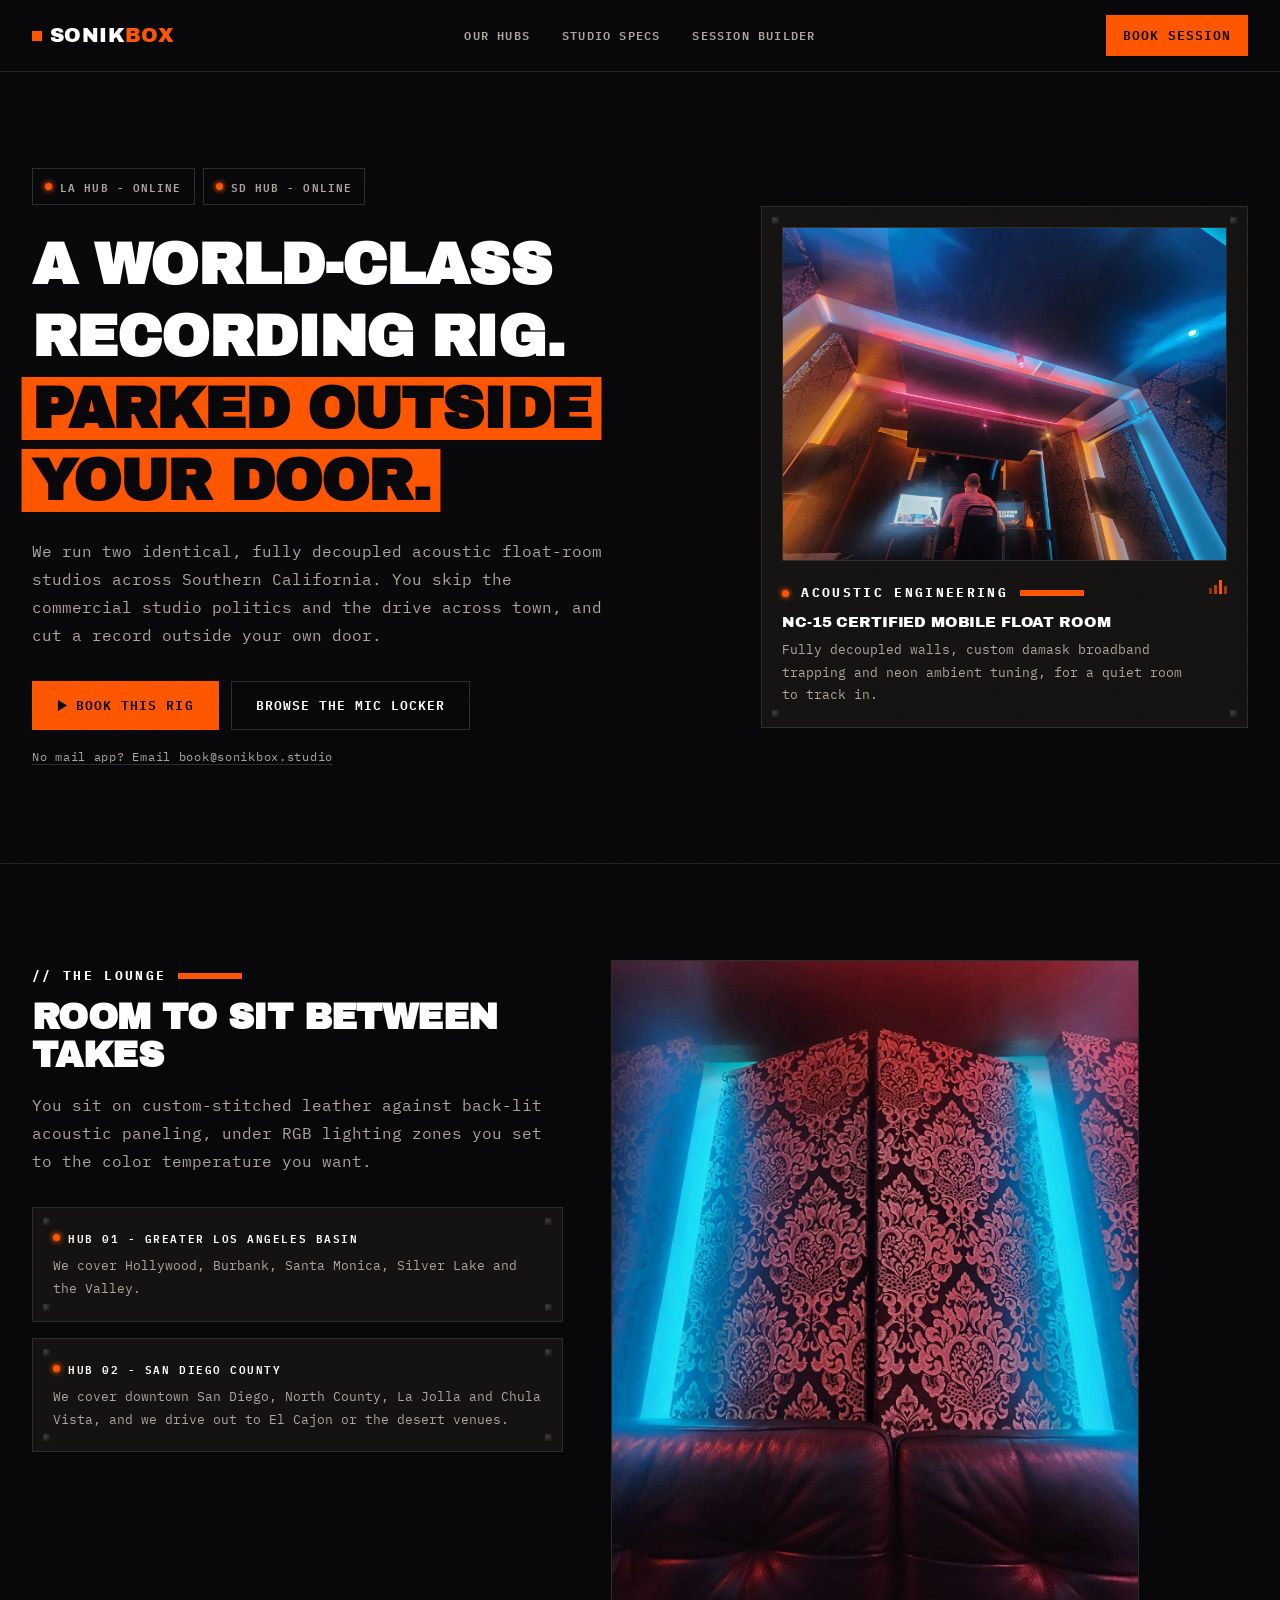
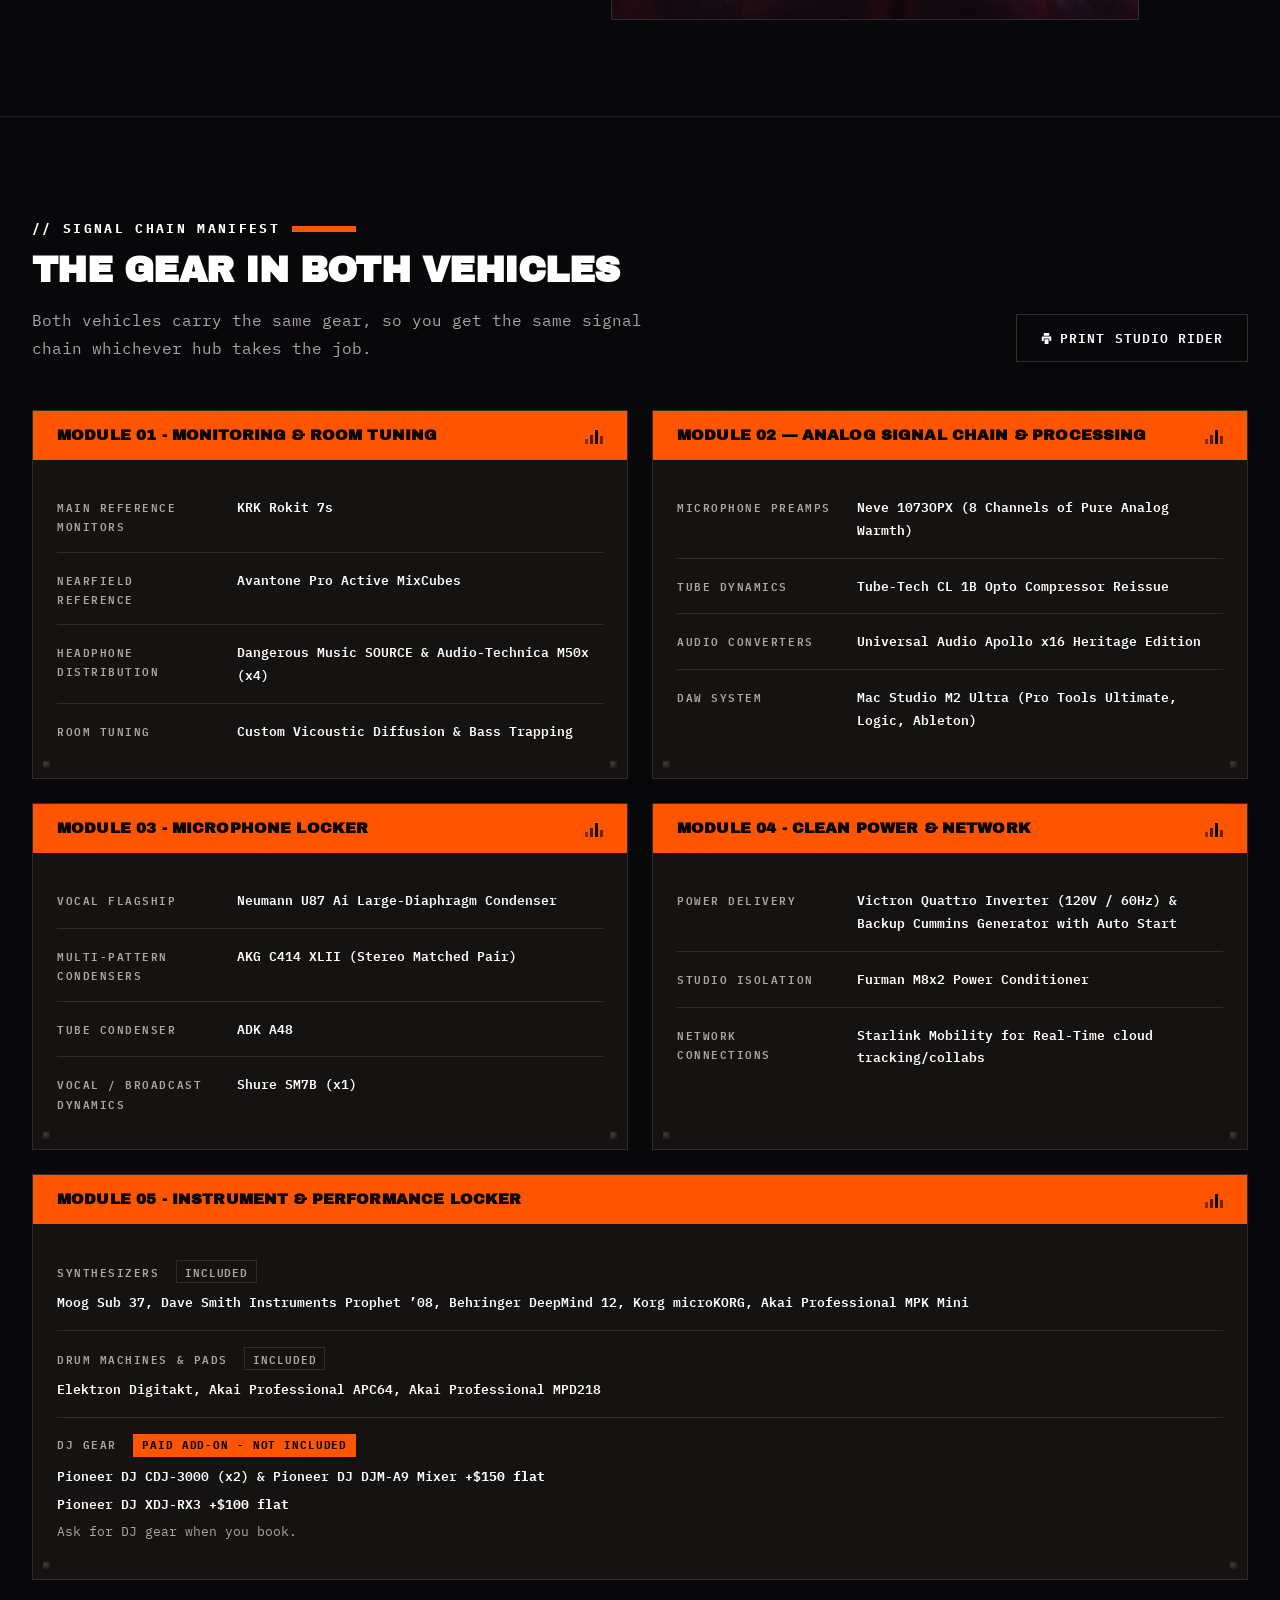
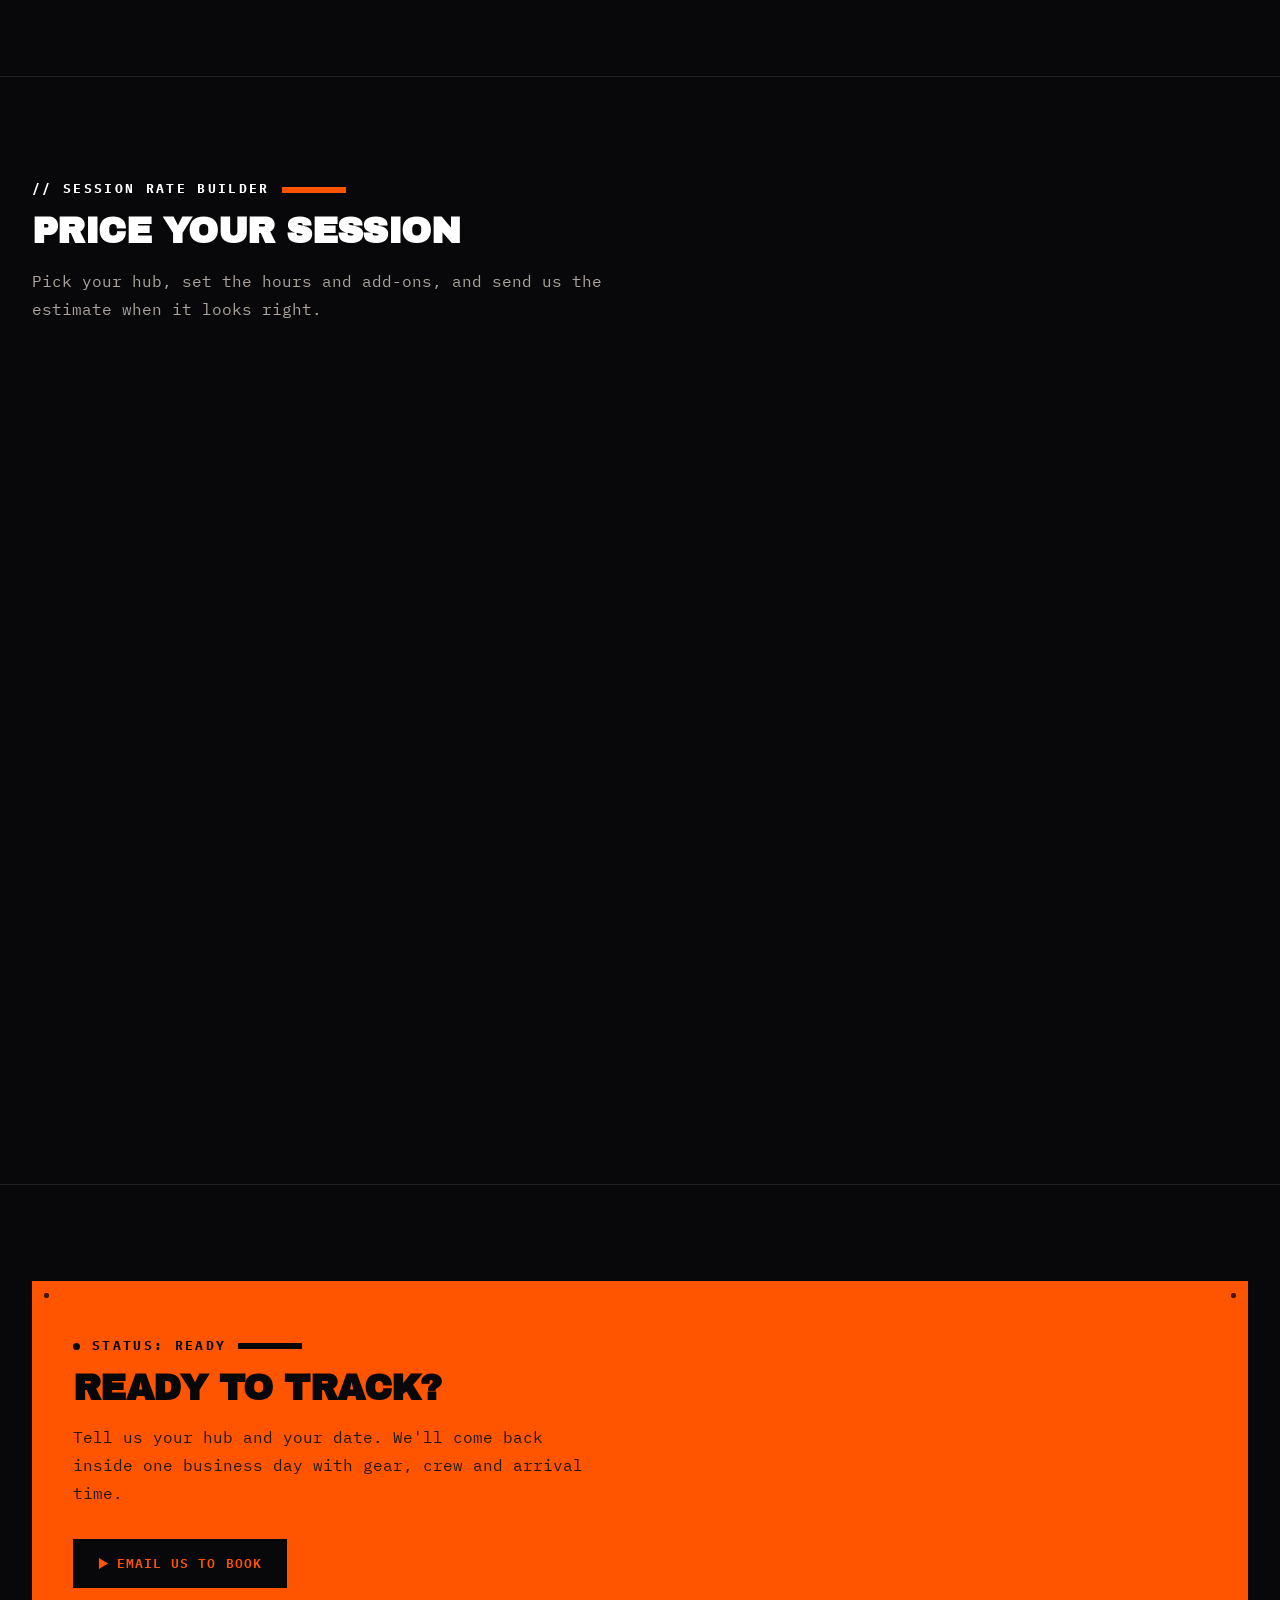
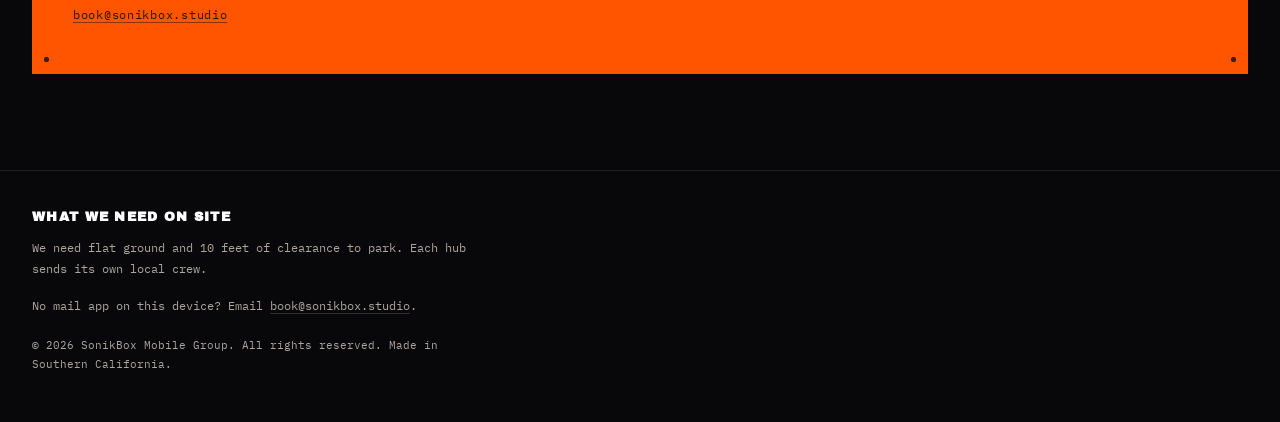
==== commit e2cfa753: "no-mistakes(review): Gate experimental Console Rail behind ?console=1 opt-in flag" ====
--- a/index.html
+++ b/index.html
@@ -335,14 +335,18 @@
   </footer>
 
   <!-- ============== EXPERIMENTAL: temporary, switchable, removable ==============
-       Off by default and never affects the page above. See the matching
+       Review-only: never renders for a real visitor. Only activates when the
+       page is loaded with ?console=1 in the URL - see the matching
        "EXPERIMENTAL" section in css/styles.css and js/main.js for what this
-       is and how to remove all three pieces together. -->
+       is, how the flag gate works, and how to remove all three pieces
+       together once the captain decides to adopt or drop it. -->
   <button type="button" id="experimental-toggle" class="experimental-toggle" aria-pressed="false">Experimental: Console Rail</button>
   <div class="console-rail" id="console-rail" aria-hidden="true">
+    <div class="console-rail-label">Scroll</div>
     <div class="console-rail-track">
       <div class="console-rail-indicator" id="console-rail-indicator"></div>
     </div>
+    <div class="console-rail-readout" id="console-rail-readout">0%</div>
   </div>
 
   <script src="js/main.js"></script>
--- a/css/styles.css
+++ b/css/styles.css
@@ -1739,18 +1739,24 @@
 }
 
 /* ==========================================================================
-   EXPERIMENTAL — Console Scroll rail. Off by default; never affects the
-   default view. A genuinely different idea for the captain to compare live,
-   not a variant of the shipped page - a thin fader-style rail down the right
-   edge of wide viewports that tracks scroll position the way a channel strip
-   tracks a fader, giving the whole page one continuous thread instead of
-   section-by-section reveals. Toggled at runtime by #experimental-toggle
-   (js/main.js), state kept in localStorage only so it survives a reload
-   during review. To remove entirely: delete this section, the two elements
-   at the end of index.html's <body>, and the matching block in js/main.js.
+   EXPERIMENTAL — Console Scroll rail, review-only. Hidden from every real
+   visitor: the toggle only renders, and its JS only wires up, when the page
+   is loaded with ?console=1 in the URL (js/main.js adds html.experimental-
+   review for that case). Without the flag .experimental-toggle stays
+   display: none and none of the rail's JS runs at all. A genuinely
+   different idea for the captain to compare live, not a variant of the
+   shipped page - a boxed channel-strip module fixed to the right edge of
+   wide viewports (label, fader travel with tick marks, a live numeric
+   readout) whose fader cap tracks scroll position, giving the whole page
+   one continuous thread instead of section-by-section reveals. Toggled at
+   runtime by #experimental-toggle (js/main.js), state kept in localStorage
+   only so it survives a reload during review. To remove entirely: delete
+   this section, the elements at the end of index.html's <body>, and the
+   matching block in js/main.js.
    ========================================================================== */
 
 .experimental-toggle {
+  display: none;
   position: fixed;
   left: var(--space-4);
   /* Bottom-left collides with the mobile sticky total bar while the
@@ -1770,6 +1776,10 @@
     color 0.15s var(--ease-out);
 }
 
+html.experimental-review .experimental-toggle {
+  display: block;
+}
+
 .experimental-toggle:active {
   transform: scale(0.97);
 }
@@ -1783,41 +1793,89 @@
   display: none;
 }
 
+/* A real channel-strip module (panel background, border, label, readout),
+   not a hairline someone could scroll past without registering it changed.
+   The fader cap reuses input[type=range]'s exact thumb dimensions/colours
+   on purpose - a visitor has already seen this shape in the rate builder. */
 html.console-rail-on .console-rail {
-  display: block;
+  display: flex;
+  flex-direction: column;
+  align-items: center;
   position: fixed;
-  top: 0;
-  right: 0;
-  bottom: 0;
-  width: 40px;
+  top: var(--space-16);
+  bottom: var(--space-16);
+  right: var(--space-4);
+  width: 56px;
   z-index: 499;
   pointer-events: none;
+  background-color: var(--panel);
+  border: 1px solid var(--border);
+  padding: var(--space-4) 0;
+}
+
+.console-rail-label {
+  writing-mode: vertical-rl;
+  font-family: var(--font-mono);
+  font-size: var(--fs-micro);
+  font-weight: 600;
+  letter-spacing: 0.14em;
+  text-transform: uppercase;
+  color: var(--text-dim);
+  margin-bottom: var(--space-4);
 }
 
 .console-rail-track {
+  position: relative;
+  flex: 1;
+  width: 4px;
+  background: var(--border-dim);
+}
+
+/* Rack-ruler ticks every 10% of travel, drawn wider than the 4px rail
+   itself so they read as ticks rather than lengthening the line. */
+.console-rail-track::before {
+  content: "";
   position: absolute;
-  top: var(--space-16);
-  bottom: var(--space-16);
-  left: 50%;
-  width: 2px;
-  transform: translateX(-50%);
-  background: var(--border);
+  top: 0;
+  bottom: 0;
+  left: -10px;
+  right: -10px;
+  background-image: repeating-linear-gradient(
+    to bottom,
+    var(--border) 0,
+    var(--border) 1px,
+    transparent 1px,
+    transparent 10%
+  );
 }
 
 .console-rail-indicator {
   position: absolute;
   left: 50%;
   top: 0;
-  width: 14px;
-  height: 14px;
-  margin-left: -7px;
+  width: 16px;
+  height: 22px;
+  margin-left: -8px;
   background: var(--orange);
-  box-shadow: 0 0 6px 1px rgba(255, 85, 0, 0.7);
-}
-
-/* Below this width the rail would sit over content or collide with the
-   mobile total bar - it only belongs where there's clear margin for it. */
-@media (max-width: 1279px) {
+  border: 2px solid var(--bg);
+  box-shadow: 0 0 6px 1px rgba(255, 85, 0, 0.5);
+}
+
+.console-rail-readout {
+  margin-top: var(--space-4);
+  font-family: var(--font-mono);
+  font-weight: 700;
+  font-size: var(--fs-label);
+  color: var(--text);
+  min-width: 3ch;
+  text-align: center;
+}
+
+/* The container reaches full viewport width up to 1280px with only a 32px
+   inner gutter, so a 56px panel needs real margin outside the container to
+   avoid sitting on top of real content - that margin only exists from
+   1440px up, which is also a required verification width. */
+@media (max-width: 1439px) {
   html.console-rail-on .console-rail {
     display: none;
   }
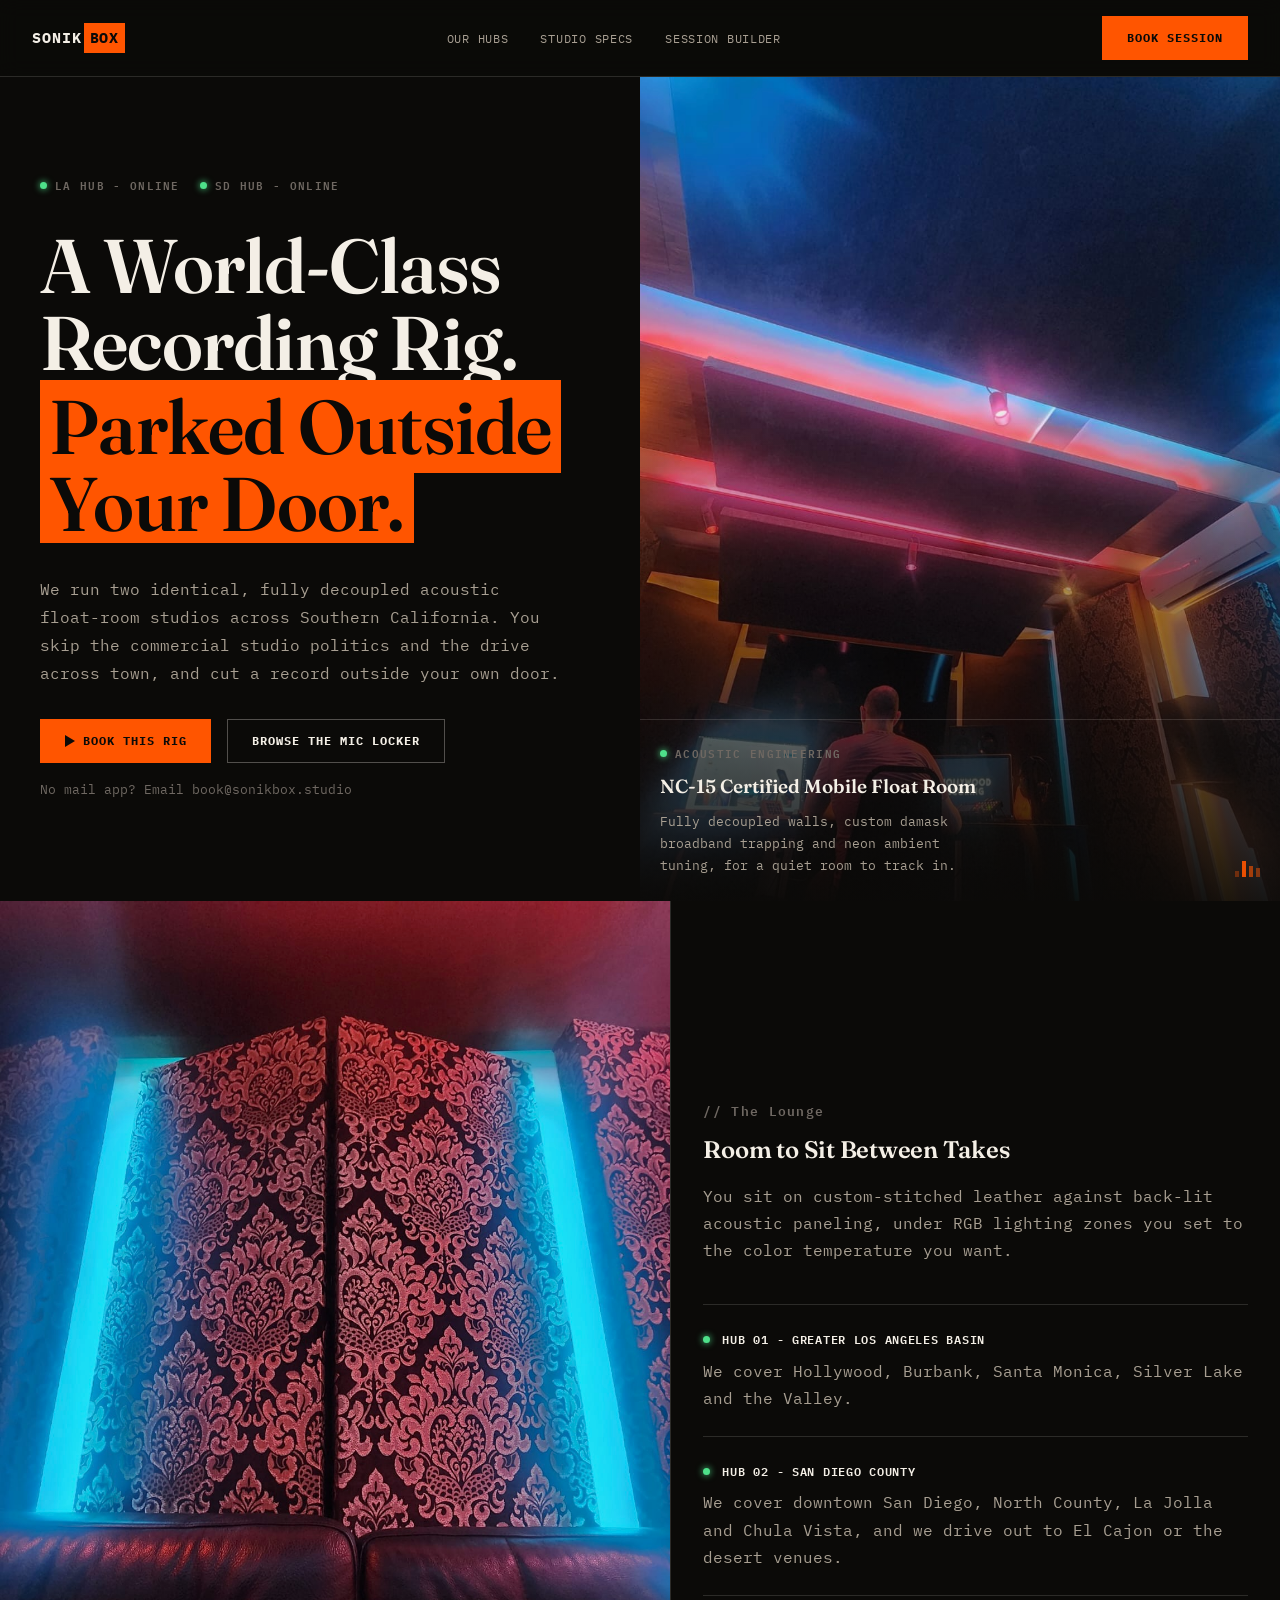
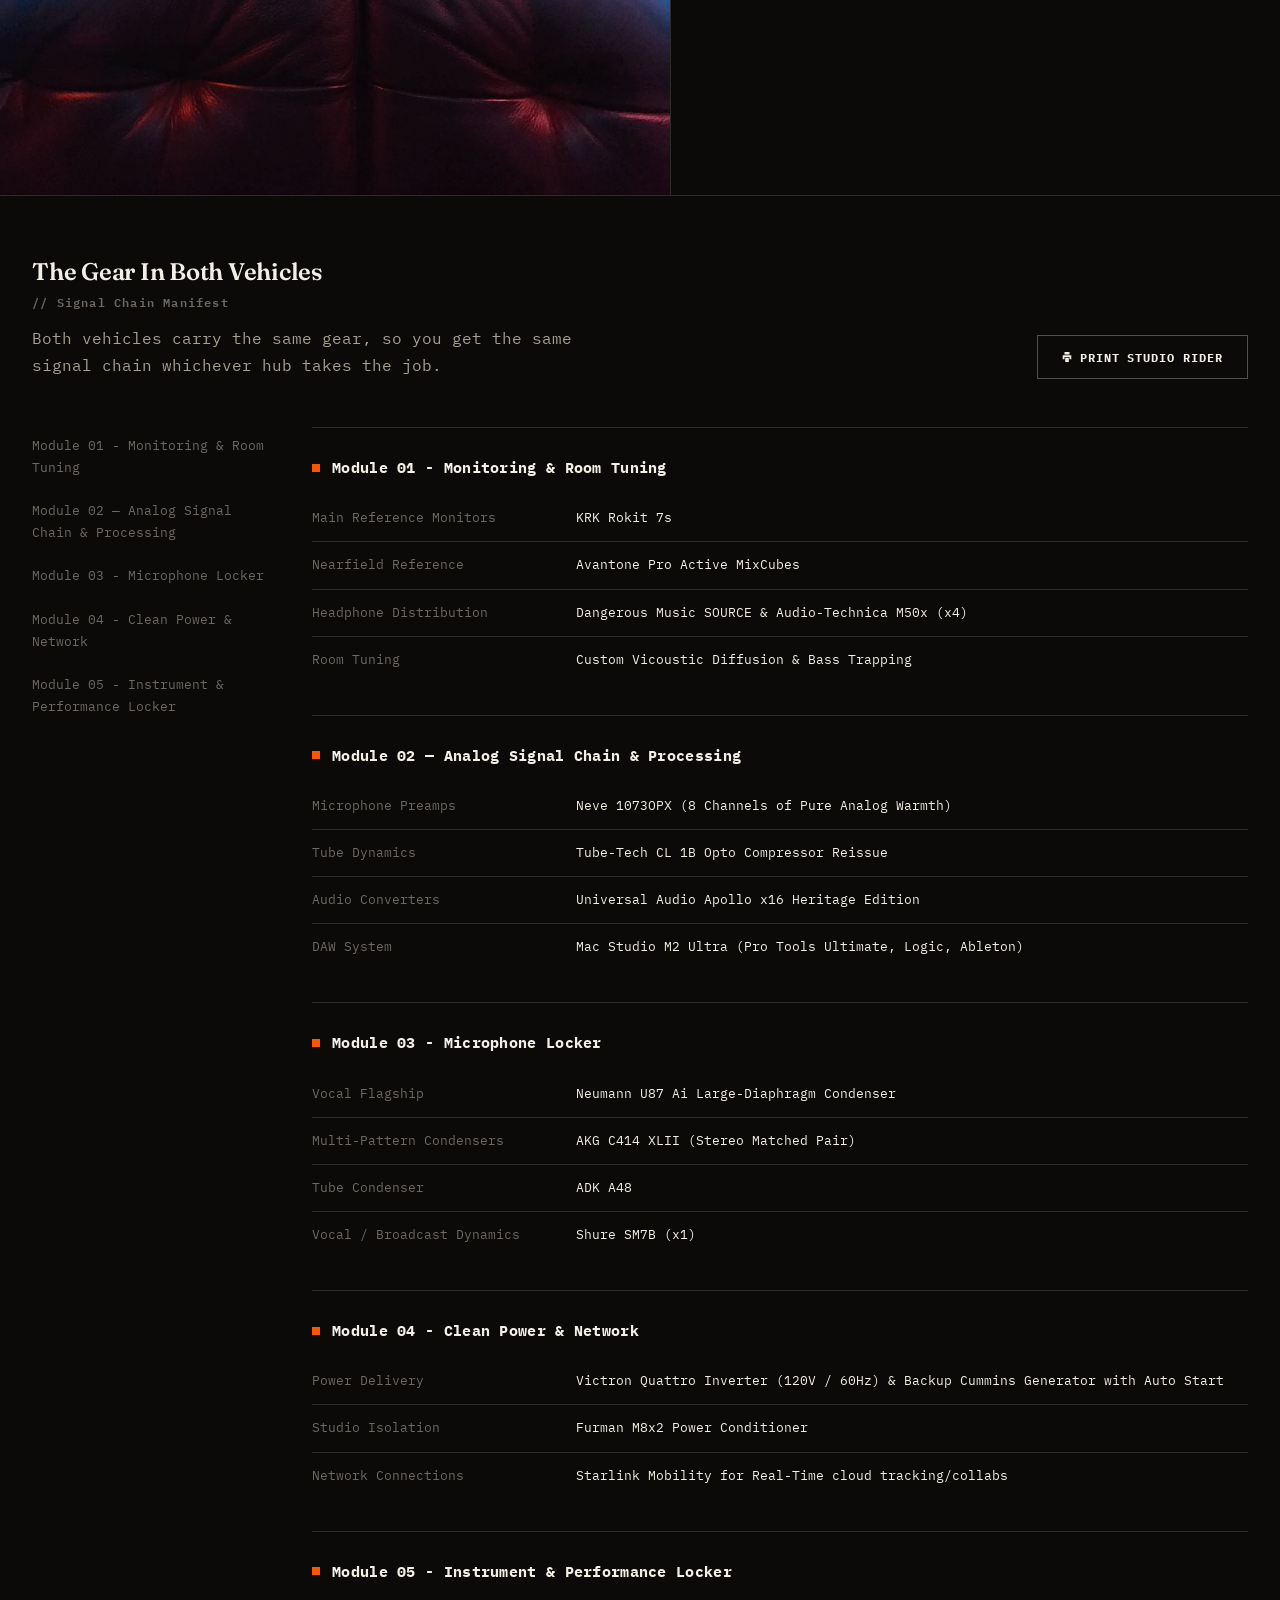
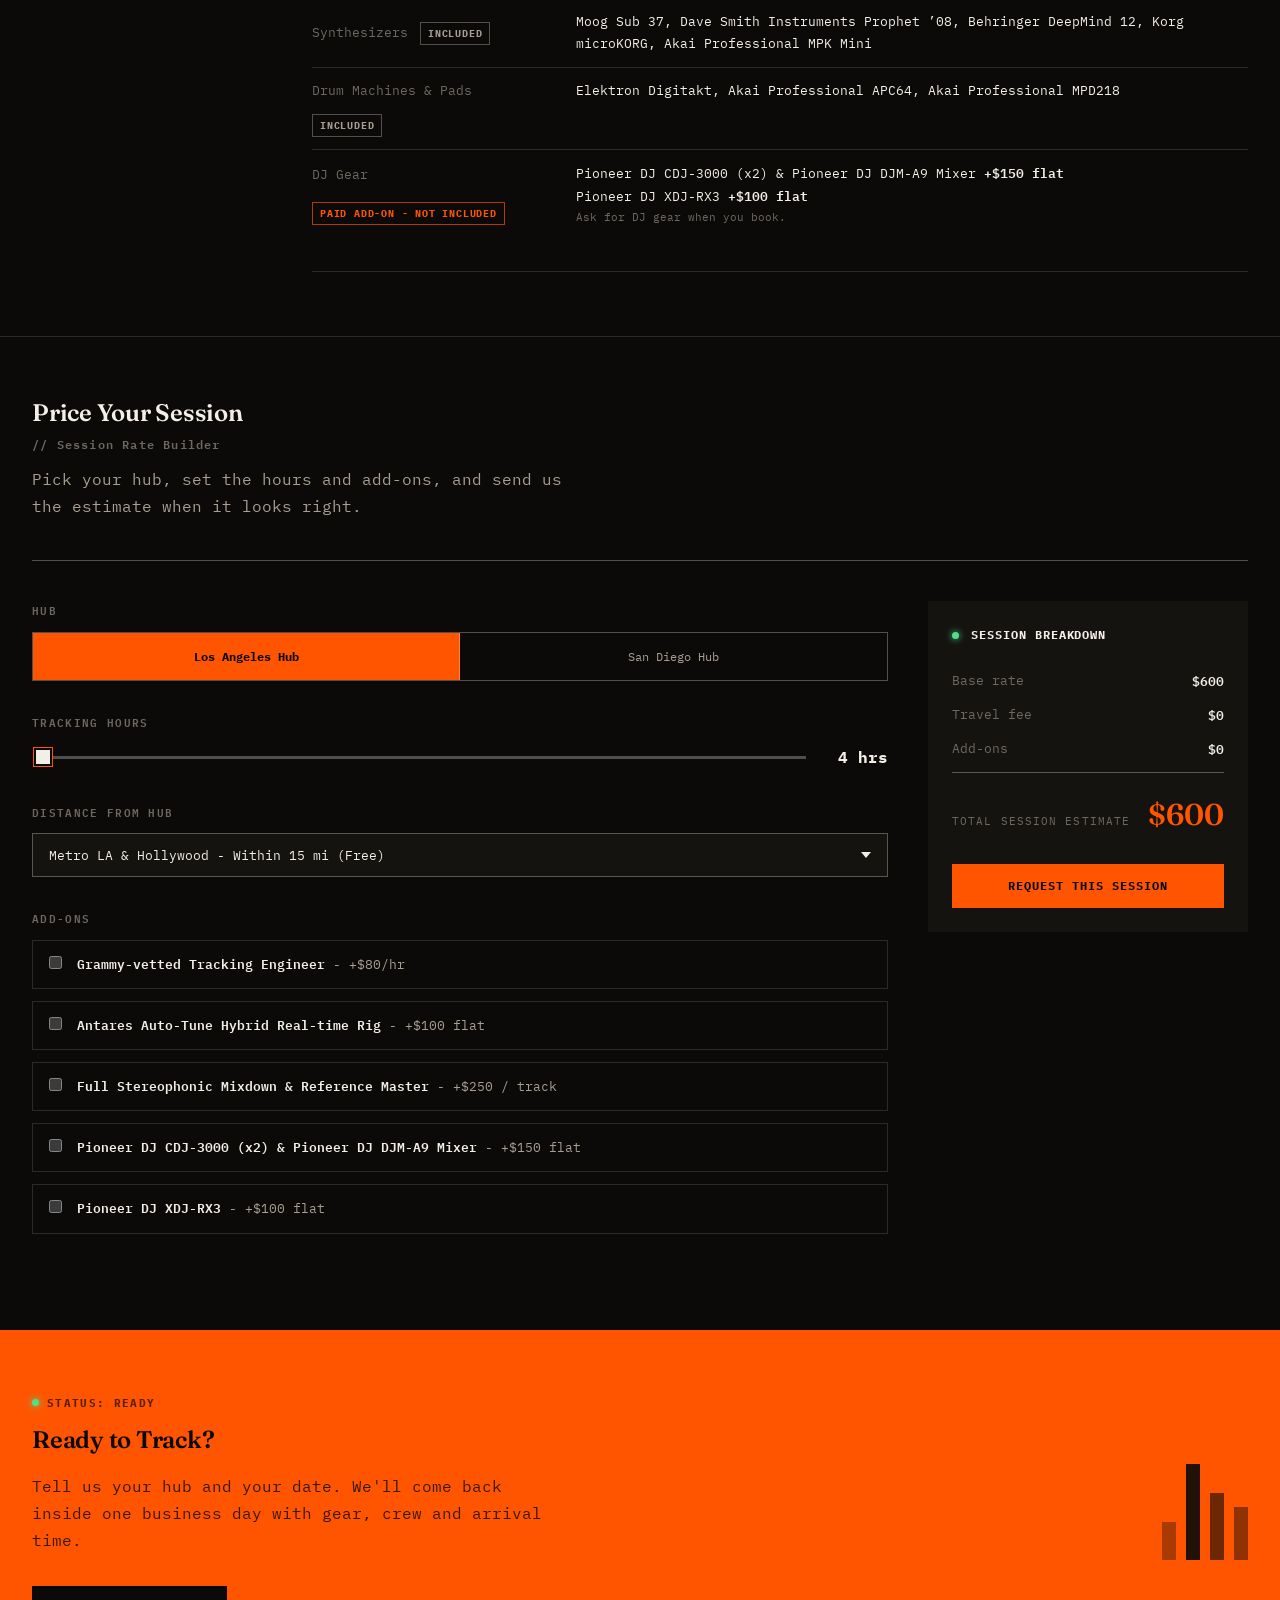
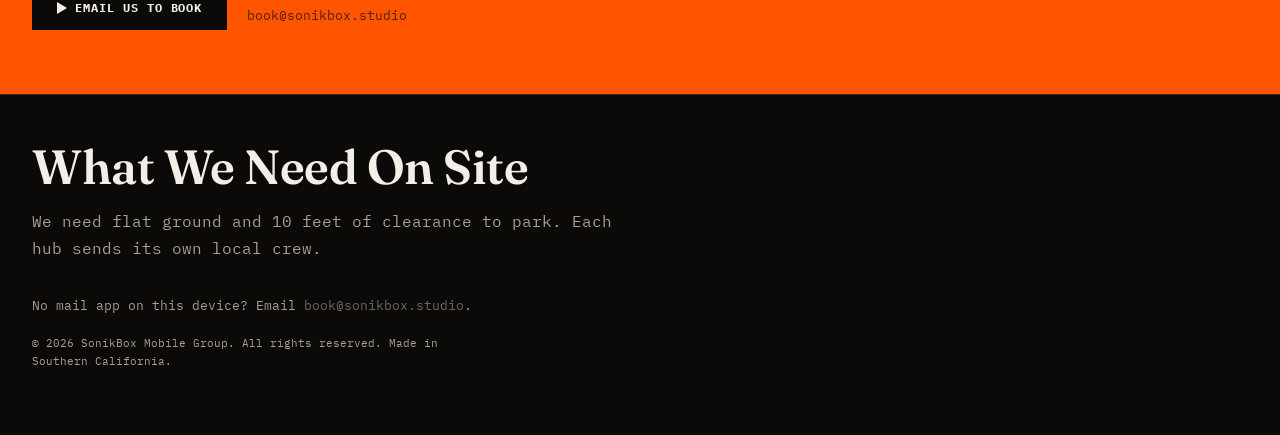
==== commit d85bd04e: "feat: recreate the marketing site design from scratch as "Signal & Night" Full re-imagining of the p" ====
--- a/index.html
+++ b/index.html
@@ -21,13 +21,13 @@
   <meta name="twitter:image" content="https://www.sonikbox.studio/assets/img/control-room.jpg" />
 
   <meta name="color-scheme" content="dark" />
-  <meta name="theme-color" content="#08080a" />
+  <meta name="theme-color" content="#0b0a08" />
 
   <link rel="icon" type="image/svg+xml" href="favicon.svg" />
 
   <link rel="preconnect" href="https://fonts.googleapis.com" />
   <link rel="preconnect" href="https://fonts.gstatic.com" crossorigin />
-  <link href="https://fonts.googleapis.com/css2?family=Archivo+Black&family=IBM+Plex+Mono:wght@400;500;600;700&display=swap" rel="stylesheet" />
+  <link href="https://fonts.googleapis.com/css2?family=Fraunces:ital,opsz,wght@0,9..144,300;0,9..144,500;0,9..144,600;0,9..144,700;0,9..144,900;1,9..144,500&family=IBM+Plex+Mono:wght@400;500;600;700&display=swap" rel="stylesheet" />
 
   <link rel="stylesheet" href="css/styles.css" />
 </head>
@@ -37,8 +37,8 @@
 
   <!-- ===================== NAV ===================== -->
   <header class="site-nav">
-    <div class="container">
-      <a class="logo" href="#top"><span class="logo-mark" aria-hidden="true"></span><span class="logo-word"><span class="white">SONIK</span><span class="orange">BOX</span></span></a>
+    <div class="container nav-inner">
+      <a class="logo" href="#top"><span class="logo-word">SONIK<span class="mark">BOX</span></span></a>
 
       <nav aria-label="Primary">
         <ul class="nav-links">
@@ -70,38 +70,39 @@
 
     <!-- ===================== HERO ===================== -->
     <section class="hero" aria-labelledby="hero-heading">
-      <div class="container hero-grid">
+      <div class="hero-grid">
         <div class="hero-copy">
-          <div class="hero-badges">
-            <span class="hub-badge"><span class="led"></span>LA Hub - Online</span>
-            <span class="hub-badge"><span class="led"></span>SD Hub - Online</span>
-          </div>
-
-          <h1 id="hero-heading">
-            A World-Class Recording Rig.
-            <span class="accent">Parked Outside Your Door.</span>
-          </h1>
-
-          <p class="hero-body">
-            We run two identical, fully decoupled acoustic float-room studios across Southern California. You skip the commercial studio politics and the drive across town, and cut a record outside your own door.
-          </p>
-
-          <div class="hero-actions">
-            <a class="btn btn-primary" id="hero-book-btn" href="#"><svg class="btn-icon" viewBox="0 0 10 12" aria-hidden="true" focusable="false"><path d="M0 0v12l10-6z" fill="currentColor"/></svg>Book This Rig</a>
-            <a class="btn btn-secondary" href="#specs">Browse the Mic Locker</a>
-          </div>
-          <a class="cta-address" href="mailto:book@sonikbox.studio">No mail app? Email book@sonikbox.studio</a>
-        </div>
-
-        <div class="hero-photo-panel rack-panel">
-          <div class="hero-photo-frame">
-            <img src="assets/img/control-room.jpg" alt="SonikBox mobile studio control room, neon-lit, with an engineer at the desk." width="1600" height="1200" loading="eager" />
-          </div>
-          <div class="hero-photo-caption">
-            <div>
-              <div class="eyebrow"><span class="led"></span>Acoustic Engineering</div>
-              <p class="hero-photo-title">NC-15 Certified Mobile Float Room</p>
-              <p>Fully decoupled walls, custom damask broadband trapping and neon ambient tuning, for a quiet room to track in.</p>
+          <div class="container">
+            <p class="hero-kicker">
+              <span class="hub-status"><span class="led"></span>LA Hub - Online</span>
+              <span class="hub-status"><span class="led"></span>SD Hub - Online</span>
+            </p>
+
+            <h1 id="hero-heading" class="hero-title">
+              <span class="hero-line">A World-Class Recording Rig.</span>
+              <span class="hero-line"><span class="hero-fill">Parked Outside Your Door.</span></span>
+            </h1>
+
+            <p class="hero-lede">
+              We run two identical, fully decoupled acoustic float-room studios across Southern California. You skip the commercial studio politics and the drive across town, and cut a record outside your own door.
+            </p>
+
+            <div class="hero-actions">
+              <a class="btn btn-primary" id="hero-book-btn" href="#"><svg class="btn-icon" viewBox="0 0 10 12" aria-hidden="true" focusable="false"><path d="M0 0v12l10-6z" fill="currentColor"/></svg>Book This Rig</a>
+              <a class="btn btn-secondary" href="#specs">Browse the Mic Locker</a>
+            </div>
+            <a class="cta-address" href="mailto:book@sonikbox.studio">No mail app? Email book@sonikbox.studio</a>
+          </div>
+        </div>
+
+        <div class="hero-media">
+          <img class="hero-photo-frame" src="assets/img/control-room.jpg" alt="SonikBox mobile studio control room, neon-lit, with an engineer at the desk." width="1600" height="1200" loading="eager" />
+          <div class="hero-scrim" aria-hidden="true"></div>
+          <div class="hero-caption">
+            <div class="hero-caption-text">
+              <p class="hero-caption-eyebrow"><span class="led"></span>Acoustic Engineering</p>
+              <p class="hero-caption-title">NC-15 Certified Mobile Float Room</p>
+              <p class="hero-caption-body">Fully decoupled walls, custom damask broadband trapping and neon ambient tuning, for a quiet room to track in.</p>
             </div>
             <div class="vu-meter" aria-hidden="true"><span></span><span></span><span></span><span></span></div>
           </div>
@@ -110,141 +111,134 @@
     </section>
 
     <!-- ===================== HUBS ===================== -->
-    <section class="section" id="hubs" aria-labelledby="hubs-heading">
-      <div class="container hubs-grid">
-        <div class="hubs-copy reveal">
-          <div class="eyebrow">// The Lounge</div>
+    <section class="hubs" id="hubs" aria-labelledby="hubs-heading">
+      <div class="hubs-media reveal">
+        <img src="assets/img/lounge.jpg" alt="SonikBox leather lounge seating against backlit damask-patterned acoustic wall panels." width="1200" height="1600" loading="lazy" />
+      </div>
+
+      <div class="hubs-copy">
+        <div class="container">
+          <p class="tag-note">// The Lounge</p>
           <h2 id="hubs-heading">Room to Sit Between Takes</h2>
-          <p>You sit on custom-stitched leather against back-lit acoustic paneling, under RGB lighting zones you set to the color temperature you want.</p>
-
-          <div class="hub-cards">
-            <div class="hub-card rack-panel">
-              <div class="hub-card-label"><span class="led"></span>Hub 01 - Greater Los Angeles Basin</div>
-              <p>We cover Hollywood, Burbank, Santa Monica, Silver Lake and the Valley.</p>
+          <p class="hubs-lede">You sit on custom-stitched leather against back-lit acoustic paneling, under RGB lighting zones you set to the color temperature you want.</p>
+
+          <dl class="hub-list">
+            <div class="hub-row">
+              <dt><span class="led"></span>Hub 01 - Greater Los Angeles Basin</dt>
+              <dd>We cover Hollywood, Burbank, Santa Monica, Silver Lake and the Valley.</dd>
             </div>
-            <div class="hub-card rack-panel">
-              <div class="hub-card-label"><span class="led"></span>Hub 02 - San Diego County</div>
-              <p>We cover downtown San Diego, North County, La Jolla and Chula Vista, and we drive out to El Cajon or the desert venues.</p>
+            <div class="hub-row">
+              <dt><span class="led"></span>Hub 02 - San Diego County</dt>
+              <dd>We cover downtown San Diego, North County, La Jolla and Chula Vista, and we drive out to El Cajon or the desert venues.</dd>
             </div>
-          </div>
-        </div>
-
-        <div class="hub-photo-frame reveal">
-          <img src="assets/img/lounge.jpg" alt="SonikBox leather lounge seating against backlit damask-patterned acoustic wall panels." width="1200" height="1600" loading="lazy" />
-        </div>
-      </div>
-    </section>
-
-    <!-- ===================== SPECS ===================== -->
-    <section class="section" id="specs" aria-labelledby="specs-heading">
+          </dl>
+        </div>
+      </div>
+    </section>
+
+    <!-- ===================== SPECS / STUDIO RIDER ===================== -->
+    <section class="rider" id="specs" aria-labelledby="specs-heading">
       <div class="container">
         <p class="print-only print-title">SonikBox Studio Rider</p>
         <p class="print-only print-subtitle">The same gear in both mobile hubs.</p>
 
-        <div class="section-head-row reveal">
-          <div class="section-head">
-            <div class="eyebrow">// Signal Chain Manifest</div>
-            <h2 id="specs-heading">The Gear In Both Vehicles</h2>
-            <p>Both vehicles carry the same gear, so you get the same signal chain whichever hub takes the job.</p>
+        <div class="rider-head reveal">
+          <div class="rider-intro">
+            <h2 id="specs-heading">The Gear In Both Vehicles<span class="tag-note tag-note--inline">// Signal Chain Manifest</span></h2>
+            <p class="rider-lede">Both vehicles carry the same gear, so you get the same signal chain whichever hub takes the job.</p>
           </div>
           <button class="btn btn-secondary no-print" id="print-rider-btn" type="button"><svg class="btn-icon" viewBox="0 0 14 14" aria-hidden="true" focusable="false"><path d="M3.5 0h7v3.5h-7zM1 4.5h12v5.5h-2.5V7h-7v3H1zM4.5 8h5v6h-5z" fill="currentColor"/></svg>Print Studio Rider</button>
         </div>
 
-        <div class="module-grid reveal">
-          <div class="module-card rack-panel">
-            <div class="module-card-head">
-              <h3>Module 01 - Monitoring &amp; Room Tuning</h3>
-              <div class="vu-meter no-print" aria-hidden="true"><span></span><span></span><span></span><span></span></div>
-            </div>
-            <dl class="module-rows">
-              <div class="module-row"><dt>Main Reference Monitors</dt><dd>KRK Rokit 7s</dd></div>
-              <div class="module-row"><dt>Nearfield Reference</dt><dd>Avantone Pro Active MixCubes</dd></div>
-              <div class="module-row"><dt>Headphone Distribution</dt><dd>Dangerous Music SOURCE &amp; Audio-Technica M50x (x4)</dd></div>
-              <div class="module-row"><dt>Room Tuning</dt><dd>Custom Vicoustic Diffusion &amp; Bass Trapping</dd></div>
-            </dl>
-          </div>
-
-          <div class="module-card rack-panel">
-            <div class="module-card-head">
-              <h3>Module 02 — Analog Signal Chain &amp; Processing</h3>
-              <div class="vu-meter no-print" aria-hidden="true"><span></span><span></span><span></span><span></span></div>
-            </div>
-            <dl class="module-rows">
-              <div class="module-row"><dt>Microphone Preamps</dt><dd>Neve 1073OPX (8 Channels of Pure Analog Warmth)</dd></div>
-              <div class="module-row"><dt>Tube Dynamics</dt><dd>Tube-Tech CL 1B Opto Compressor Reissue</dd></div>
-              <div class="module-row"><dt>Audio Converters</dt><dd>Universal Audio Apollo x16 Heritage Edition</dd></div>
-              <div class="module-row"><dt>DAW System</dt><dd>Mac Studio M2 Ultra (Pro Tools Ultimate, Logic, Ableton)</dd></div>
-            </dl>
-          </div>
-
-          <div class="module-card rack-panel">
-            <div class="module-card-head">
-              <h3>Module 03 - Microphone Locker</h3>
-              <div class="vu-meter no-print" aria-hidden="true"><span></span><span></span><span></span><span></span></div>
-            </div>
-            <dl class="module-rows">
-              <div class="module-row"><dt>Vocal Flagship</dt><dd>Neumann U87 Ai Large-Diaphragm Condenser</dd></div>
-              <div class="module-row"><dt>Multi-Pattern Condensers</dt><dd>AKG C414 XLII (Stereo Matched Pair)</dd></div>
-              <div class="module-row"><dt>Tube Condenser</dt><dd>ADK A48</dd></div>
-              <div class="module-row"><dt>Vocal / Broadcast Dynamics</dt><dd>Shure SM7B (x1)</dd></div>
-            </dl>
-          </div>
-
-          <div class="module-card rack-panel">
-            <div class="module-card-head">
-              <h3>Module 04 - Clean Power &amp; Network</h3>
-              <div class="vu-meter no-print" aria-hidden="true"><span></span><span></span><span></span><span></span></div>
-            </div>
-            <dl class="module-rows">
-              <div class="module-row"><dt>Power Delivery</dt><dd>Victron Quattro Inverter (120V / 60Hz) &amp; Backup Cummins Generator with Auto Start</dd></div>
-              <div class="module-row"><dt>Studio Isolation</dt><dd>Furman M8x2 Power Conditioner</dd></div>
-              <div class="module-row"><dt>Network Connections</dt><dd>Starlink Mobility for Real-Time cloud tracking/collabs</dd></div>
-            </dl>
-          </div>
-
-          <div class="module-card module-card-wide rack-panel">
-            <div class="module-card-head">
-              <h3>Module 05 - Instrument &amp; Performance Locker</h3>
-              <div class="vu-meter no-print" aria-hidden="true"><span></span><span></span><span></span><span></span></div>
-            </div>
-            <dl class="module-rows">
-              <div class="module-row module-row-stacked">
-                <dt>Synthesizers <span class="row-tag row-tag-included">Included</span></dt>
-                <dd>Moog Sub 37, Dave Smith Instruments Prophet &rsquo;08, Behringer DeepMind 12, Korg microKORG, Akai Professional MPK Mini</dd>
-              </div>
-              <div class="module-row module-row-stacked">
-                <dt>Drum Machines &amp; Pads <span class="row-tag row-tag-included">Included</span></dt>
-                <dd>Elektron Digitakt, Akai Professional APC64, Akai Professional MPD218</dd>
-              </div>
-              <div class="module-row module-row-stacked">
-                <dt>DJ Gear <span class="row-tag row-tag-addon">Paid add-on - not included</span></dt>
-                <dd>
-                  <!-- These rows declare the DJ add-on prices for the whole page: the estimator
-                       reads data-addon-amount, so the visible text and the attribute must stay in step. -->
-                  <span class="addon-line">Pioneer DJ CDJ-3000 (x2) &amp; Pioneer DJ DJM-A9 Mixer <span class="addon-price" data-addon-price="addon-dj-cdj" data-addon-amount="150">+$150 flat</span></span>
-                  <span class="addon-line">Pioneer DJ XDJ-RX3 <span class="addon-price" data-addon-price="addon-dj-xdj" data-addon-amount="100">+$100 flat</span></span>
-                  <span class="addon-line addon-note">Ask for DJ gear when you book.</span>
-                </dd>
-              </div>
-            </dl>
+        <div class="rider-body reveal">
+          <nav class="rider-index no-print" aria-label="Jump to a gear module">
+            <a href="#module-01">Module 01 - Monitoring &amp; Room Tuning</a>
+            <a href="#module-02">Module 02 — Analog Signal Chain &amp; Processing</a>
+            <a href="#module-03">Module 03 - Microphone Locker</a>
+            <a href="#module-04">Module 04 - Clean Power &amp; Network</a>
+            <a href="#module-05">Module 05 - Instrument &amp; Performance Locker</a>
+          </nav>
+
+          <div class="module-list">
+            <article class="module" id="module-01">
+              <h3><span class="module-mark" aria-hidden="true"></span>Module 01 - Monitoring &amp; Room Tuning</h3>
+              <dl class="module-rows">
+                <div class="module-row"><dt>Main Reference Monitors</dt><dd>KRK Rokit 7s</dd></div>
+                <div class="module-row"><dt>Nearfield Reference</dt><dd>Avantone Pro Active MixCubes</dd></div>
+                <div class="module-row"><dt>Headphone Distribution</dt><dd>Dangerous Music SOURCE &amp; Audio-Technica M50x (x4)</dd></div>
+                <div class="module-row"><dt>Room Tuning</dt><dd>Custom Vicoustic Diffusion &amp; Bass Trapping</dd></div>
+              </dl>
+            </article>
+
+            <article class="module" id="module-02">
+              <h3><span class="module-mark" aria-hidden="true"></span>Module 02 — Analog Signal Chain &amp; Processing</h3>
+              <dl class="module-rows">
+                <div class="module-row"><dt>Microphone Preamps</dt><dd>Neve 1073OPX (8 Channels of Pure Analog Warmth)</dd></div>
+                <div class="module-row"><dt>Tube Dynamics</dt><dd>Tube-Tech CL 1B Opto Compressor Reissue</dd></div>
+                <div class="module-row"><dt>Audio Converters</dt><dd>Universal Audio Apollo x16 Heritage Edition</dd></div>
+                <div class="module-row"><dt>DAW System</dt><dd>Mac Studio M2 Ultra (Pro Tools Ultimate, Logic, Ableton)</dd></div>
+              </dl>
+            </article>
+
+            <article class="module" id="module-03">
+              <h3><span class="module-mark" aria-hidden="true"></span>Module 03 - Microphone Locker</h3>
+              <dl class="module-rows">
+                <div class="module-row"><dt>Vocal Flagship</dt><dd>Neumann U87 Ai Large-Diaphragm Condenser</dd></div>
+                <div class="module-row"><dt>Multi-Pattern Condensers</dt><dd>AKG C414 XLII (Stereo Matched Pair)</dd></div>
+                <div class="module-row"><dt>Tube Condenser</dt><dd>ADK A48</dd></div>
+                <div class="module-row"><dt>Vocal / Broadcast Dynamics</dt><dd>Shure SM7B (x1)</dd></div>
+              </dl>
+            </article>
+
+            <article class="module" id="module-04">
+              <h3><span class="module-mark" aria-hidden="true"></span>Module 04 - Clean Power &amp; Network</h3>
+              <dl class="module-rows">
+                <div class="module-row"><dt>Power Delivery</dt><dd>Victron Quattro Inverter (120V / 60Hz) &amp; Backup Cummins Generator with Auto Start</dd></div>
+                <div class="module-row"><dt>Studio Isolation</dt><dd>Furman M8x2 Power Conditioner</dd></div>
+                <div class="module-row"><dt>Network Connections</dt><dd>Starlink Mobility for Real-Time cloud tracking/collabs</dd></div>
+              </dl>
+            </article>
+
+            <article class="module module--wide" id="module-05">
+              <h3><span class="module-mark" aria-hidden="true"></span>Module 05 - Instrument &amp; Performance Locker</h3>
+              <dl class="module-rows">
+                <div class="module-row module-row-stacked">
+                  <dt>Synthesizers <span class="row-tag row-tag-included">Included</span></dt>
+                  <dd>Moog Sub 37, Dave Smith Instruments Prophet &rsquo;08, Behringer DeepMind 12, Korg microKORG, Akai Professional MPK Mini</dd>
+                </div>
+                <div class="module-row module-row-stacked">
+                  <dt>Drum Machines &amp; Pads <span class="row-tag row-tag-included">Included</span></dt>
+                  <dd>Elektron Digitakt, Akai Professional APC64, Akai Professional MPD218</dd>
+                </div>
+                <div class="module-row module-row-stacked">
+                  <dt>DJ Gear <span class="row-tag row-tag-addon">Paid add-on - not included</span></dt>
+                  <dd>
+                    <!-- These rows declare the DJ add-on prices for the whole page: the estimator
+                         reads data-addon-amount, so the visible text and the attribute must stay in step. -->
+                    <span class="addon-line">Pioneer DJ CDJ-3000 (x2) &amp; Pioneer DJ DJM-A9 Mixer <span class="addon-price" data-addon-price="addon-dj-cdj" data-addon-amount="150">+$150 flat</span></span>
+                    <span class="addon-line">Pioneer DJ XDJ-RX3 <span class="addon-price" data-addon-price="addon-dj-xdj" data-addon-amount="100">+$100 flat</span></span>
+                    <span class="addon-line addon-note">Ask for DJ gear when you book.</span>
+                  </dd>
+                </div>
+              </dl>
+            </article>
           </div>
         </div>
       </div>
     </section>
 
     <!-- ===================== ESTIMATOR ===================== -->
-    <section class="section" id="estimator" aria-labelledby="estimator-heading">
+    <section class="quote-section" id="estimator" aria-labelledby="estimator-heading">
       <div class="container">
-        <div class="section-head reveal">
-          <div class="eyebrow">// Session Rate Builder</div>
-          <h2 id="estimator-heading">Price Your Session</h2>
-          <p>Pick your hub, set the hours and add-ons, and send us the estimate when it looks right.</p>
-        </div>
-
-        <div class="estimator-panel rack-panel reveal">
-          <div class="estimator-grid">
-            <form id="estimator-form">
-              <div class="field-group">
+        <div class="quote-head reveal">
+          <h2 id="estimator-heading">Price Your Session<span class="tag-note tag-note--inline">// Session Rate Builder</span></h2>
+          <p class="quote-lede">Pick your hub, set the hours and add-ons, and send us the estimate when it looks right.</p>
+        </div>
+
+        <div class="quote-panel estimator-panel reveal">
+          <div class="quote-grid">
+            <form id="estimator-form" class="quote-form">
+              <div class="field">
                 <span class="field-label" id="hub-toggle-label">Hub</span>
                 <div class="hub-toggle" role="group" aria-labelledby="hub-toggle-label">
                   <button type="button" id="hub-la" aria-pressed="true">Los Angeles Hub</button>
@@ -252,7 +246,7 @@
                 </div>
               </div>
 
-              <div class="field-group">
+              <div class="field">
                 <label class="field-label" for="hours-range">Tracking Hours</label>
                 <div class="range-row">
                   <input type="range" id="hours-range" min="4" max="12" step="1" value="4" aria-describedby="hours-rate-note" />
@@ -261,12 +255,12 @@
                 <p id="hours-rate-note" class="visually-hidden">Billed at $150 per hour</p>
               </div>
 
-              <div class="field-group">
+              <div class="field">
                 <label class="field-label" for="radius-select">Distance From Hub</label>
                 <select id="radius-select"></select>
               </div>
 
-              <div class="field-group">
+              <div class="field">
                 <span class="field-label" id="addons-label">Add-Ons</span>
                 <div class="addons" id="addons" role="group" aria-labelledby="addons-label">
                   <label class="addon-option">
@@ -287,16 +281,16 @@
               </div>
             </form>
 
-            <aside class="summary-panel rack-panel" aria-labelledby="summary-heading">
-              <div class="summary-title" id="summary-heading"><span class="led"></span>Session Breakdown</div>
-              <div class="summary-figures" aria-live="polite">
-              <div class="summary-line"><span>Base rate</span><span id="summary-base">$600</span></div>
-              <div class="summary-line"><span>Travel fee</span><span id="summary-travel">$0</span></div>
-              <div class="summary-line"><span>Add-ons</span><span id="summary-addons">$0</span></div>
-              <div class="summary-total">
-                <span class="label">Total Session Estimate</span>
-                <span class="value" id="summary-total">$600</span>
-              </div>
+            <aside class="quote-summary" aria-labelledby="summary-heading">
+              <div class="quote-summary-head" id="summary-heading"><span class="led"></span>Session Breakdown</div>
+              <div class="quote-lines" aria-live="polite">
+                <div class="quote-line"><span>Base rate</span><span id="summary-base">$600</span></div>
+                <div class="quote-line"><span>Travel fee</span><span id="summary-travel">$0</span></div>
+                <div class="quote-line"><span>Add-ons</span><span id="summary-addons">$0</span></div>
+                <div class="quote-total">
+                  <span class="label">Total Session Estimate</span>
+                  <span class="value" id="summary-total">$600</span>
+                </div>
               </div>
               <button class="btn btn-primary btn-block estimator-submit" id="estimator-submit" type="button">Request This Session</button>
             </aside>
@@ -304,21 +298,26 @@
         </div>
       </div>
 
-      <div class="mobile-total-bar rack-panel" id="mobile-total-bar" aria-hidden="true">
+      <div class="mobile-total-bar" id="mobile-total-bar" aria-hidden="true">
         <span class="mobile-total-label"><span class="led"></span>Session Total</span>
         <span class="mobile-total-value" id="mobile-total-value">$600</span>
       </div>
     </section>
 
-    <!-- ===================== CTA BAND ===================== -->
-    <section class="cta-band" aria-labelledby="cta-heading">
-      <div class="container">
-        <div class="cta-module rack-panel reveal">
-          <div class="eyebrow"><span class="led"></span>Status: Ready</div>
+    <!-- ===================== FINALE / CTA BAND ===================== -->
+    <section class="finale" aria-labelledby="cta-heading">
+      <div class="container finale-grid">
+        <div class="finale-copy reveal">
+          <p class="finale-tag"><span class="led"></span>Status: Ready</p>
           <h2 id="cta-heading">Ready to Track?</h2>
-          <p>Tell us your hub and your date. We'll come back inside one business day with gear, crew and arrival time.</p>
-          <a class="btn btn-primary" id="cta-book-btn" href="#"><svg class="btn-icon" viewBox="0 0 10 12" aria-hidden="true" focusable="false"><path d="M0 0v12l10-6z" fill="currentColor"/></svg>Email Us to Book</a>
-          <a class="cta-address" href="mailto:book@sonikbox.studio">book@sonikbox.studio</a>
+          <p class="finale-lede">Tell us your hub and your date. We'll come back inside one business day with gear, crew and arrival time.</p>
+          <div class="finale-actions">
+            <a class="btn btn-dark" id="cta-book-btn" href="#"><svg class="btn-icon" viewBox="0 0 10 12" aria-hidden="true" focusable="false"><path d="M0 0v12l10-6z" fill="currentColor"/></svg>Email Us to Book</a>
+            <a class="cta-address" href="mailto:book@sonikbox.studio">book@sonikbox.studio</a>
+          </div>
+        </div>
+        <div class="finale-meter" aria-hidden="true">
+          <div class="vu-meter vu-meter--dark"><span></span><span></span><span></span><span></span></div>
         </div>
       </div>
     </section>
@@ -334,21 +333,6 @@
     </div>
   </footer>
 
-  <!-- ============== EXPERIMENTAL: temporary, switchable, removable ==============
-       Review-only: never renders for a real visitor. Only activates when the
-       page is loaded with ?console=1 in the URL - see the matching
-       "EXPERIMENTAL" section in css/styles.css and js/main.js for what this
-       is, how the flag gate works, and how to remove all three pieces
-       together once the captain decides to adopt or drop it. -->
-  <button type="button" id="experimental-toggle" class="experimental-toggle" aria-pressed="false">Experimental: Console Rail</button>
-  <div class="console-rail" id="console-rail" aria-hidden="true">
-    <div class="console-rail-label">Scroll</div>
-    <div class="console-rail-track">
-      <div class="console-rail-indicator" id="console-rail-indicator"></div>
-    </div>
-    <div class="console-rail-readout" id="console-rail-readout">0%</div>
-  </div>
-
   <script src="js/main.js"></script>
 </body>
 </html>
--- a/css/styles.css
+++ b/css/styles.css
@@ -1,5 +1,14 @@
 /* ==========================================================================
-   SonikBox — "Rack Panel" design system
+   SonikBox - "Signal & Night" design system
+
+   Two typefaces carry the whole system on purpose: Fraunces (display) is
+   the only place the page gets emotional - headlines only, never labels or
+   body copy. IBM Plex Mono carries everything else - paragraphs, labels,
+   data, controls - so the page reads like a session log/studio rider next
+   to a handful of large, warm headline moments. Orange is fill, never
+   type: it shows up as a highlighter behind headline text, a nameplate
+   chip, a patch-light mark, or one full-bleed closing section - never as
+   colored letters.
    ========================================================================== */
 
 :root {
@@ -8,28 +17,23 @@
   --orange: #ff5500;
   --orange-hover: #ff6b1f;
   --orange-dim: #b33c00;
-  --bg: #08080a;
-  /* The whole neutral scale below shares one warm hue (~28deg, the same
-     family as the brand orange and the --text on-orange overrides further
-     down) instead of the cool blue-grey a default dark theme reaches for. */
-  --panel: #141311;
-  --panel-raised: #1b1918;
-  --border: #2f2d2b;
-  --border-dim: #23211f;
-  --text: #ffffff;
-  --text-dim: #ada59e;
-  --screw: #4d4946;
-  --nav-height: 72px;
-  --font-display: "Archivo Black", "Arial Black", sans-serif;
+
+  /* Warm near-black/near-white - never pure #000/#fff. */
+  --bg: #0b0a08;
+  --bg-raised: #151310;
+  --ink: #f4efe6;
+  --ink-dim: #a89f92;
+  --ink-faint: #6f6862;
+  --line: rgba(244, 239, 230, 0.14);
+  --line-strong: rgba(244, 239, 230, 0.3);
+
+  --nav-height: 76px;
+  --font-display: "Fraunces", Georgia, serif;
   --font-mono: "IBM Plex Mono", "SFMono-Regular", Consolas, monospace;
 
-  /* Signature easing. Every interaction-level transition below uses one of
-     these two curves instead of the built-in linear/ease/ease-in options. */
-  --ease-out: cubic-bezier(0.23, 1, 0.32, 1);
-  --ease-in-out: cubic-bezier(0.77, 0, 0.175, 1);
-
-  /* Spacing scale. Every gap, pad, and margin below resolves to one of these
-     so the vertical rhythm stays on a grid instead of drifting to 18/28/44px. */
+  --ease-out: cubic-bezier(0.16, 1, 0.3, 1);
+  --ease-in-out: cubic-bezier(0.65, 0, 0.35, 1);
+
   --space-1: 4px;
   --space-2: 8px;
   --space-3: 12px;
@@ -41,18 +45,16 @@
   --space-12: 48px;
   --space-16: 64px;
   --space-24: 96px;
-
-  /* Type scale. --fs-micro..--fs-body carry every non-heading size; headings
-     use clamp() against --fs-h1/h2/h3. */
+  --space-32: 128px;
+
   --fs-micro: 11px;
   --fs-label: 12px;
   --fs-spec: 13px;
   --fs-body: 16px;
   --fs-h3: 15px;
-  --fs-h2: clamp(26px, 4vw, 36px);
-  --fs-h1: clamp(34px, 6.5vw, 58px);
-
-  /* Smallest comfortable pointer target. */
+  --fs-h2: clamp(30px, 5vw, 48px);
+  --fs-h1: clamp(38px, 7vw, 76px);
+
   --tap: 44px;
 }
 
@@ -60,72 +62,39 @@
   box-sizing: border-box;
 }
 
-/* Fader scrollbar: the page's own scroll travel reads as a rack fader, the
-   same visual language as the range-slider thumb in the rate builder. */
 html {
-  scrollbar-color: var(--orange) var(--panel);
+  scroll-behavior: smooth;
+  scrollbar-color: var(--orange) var(--bg-raised);
   scrollbar-width: thin;
 }
 
+section[id],
+#top {
+  scroll-margin-top: calc(var(--nav-height) + var(--space-4));
+}
+
 ::-webkit-scrollbar {
-  width: 12px;
-  height: 12px;
+  width: 10px;
+  height: 10px;
 }
 
 ::-webkit-scrollbar-track {
-  background: var(--panel);
+  background: var(--bg-raised);
 }
 
 ::-webkit-scrollbar-thumb {
   background: var(--orange);
-  border: 3px solid var(--panel);
-}
-
-::-webkit-scrollbar-thumb:hover {
-  background: var(--orange-hover);
-}
-
-/* Grid items default to a content-based auto min-width, which lets long
-   unbreakable labels blow out narrow tracks. Force them to respect the
-   track instead. */
-.hero-grid > *,
-.hubs-grid > *,
-.estimator-grid > *,
-.module-grid > *,
-.hub-toggle > * {
-  min-width: 0;
-}
-
-html {
-  scroll-behavior: smooth;
+  border: 2px solid var(--bg-raised);
 }
 
 body {
   margin: 0;
   background: var(--bg);
-  color: var(--text-dim);
+  color: var(--ink-dim);
   font-family: var(--font-mono);
   font-size: var(--fs-body);
-  /* Long leading: this page is read, not scanned. */
-  line-height: 1.75;
+  line-height: 1.7;
   -webkit-font-smoothing: antialiased;
-}
-
-/* Analog grain: a fixed, near-invisible SVG noise texture over the whole
-   viewport - tape hiss made visible, not decoration for its own sake. It
-   gives every dark panel the tactile, slightly filmic warmth of a physical
-   console instead of a flat digital black. Static (no motion), so it costs
-   nothing under reduced motion and needs no exception there. Hidden in
-   print - ink has no business simulating tape noise. */
-body::after {
-  content: "";
-  position: fixed;
-  inset: 0;
-  z-index: 1000;
-  pointer-events: none;
-  opacity: 0.035;
-  mix-blend-mode: overlay;
-  background-image: url("data:image/svg+xml,%3Csvg xmlns='http://www.w3.org/2000/svg' width='120' height='120'%3E%3Cfilter id='n'%3E%3CfeTurbulence type='fractalNoise' baseFrequency='0.9' numOctaves='2' stitchTiles='stitch'/%3E%3C/filter%3E%3Crect width='100%25' height='100%25' filter='url(%23n)'/%3E%3C/svg%3E");
 }
 
 img {
@@ -142,70 +111,48 @@
 }
 
 .container {
-  max-width: 1280px;
+  max-width: 1320px;
   margin: 0 auto;
   padding: 0 var(--space-5);
-}
-
-@media (min-width: 768px) {
+  min-width: 0;
+}
+
+@media (min-width: 700px) {
   .container {
     padding: 0 var(--space-8);
   }
 }
 
-/* Section anchor offset so the sticky nav never overlaps content ---------- */
-section[id],
-#top {
-  scroll-margin-top: calc(var(--nav-height) + var(--space-4));
-}
-
-h1, h2, h3 {
-  font-family: var(--font-display);
-  color: var(--text);
-  margin: 0;
-  text-transform: uppercase;
-  line-height: 1.05;
-  /* Archivo Black sets loose at display sizes; pull it back optically. */
-  letter-spacing: -0.015em;
-}
-
-p {
-  margin: 0;
-}
-
-.module-row dt,
-.field-label,
-.summary-line > span:first-child,
-.summary-total .label,
-.hub-card-label,
-.mobile-total-label {
-  font-size: var(--fs-micro);
-  font-weight: 600;
-  letter-spacing: 0.14em;
-  text-transform: uppercase;
-  color: var(--text-dim);
-}
-
-/* Orange is fill, never type. The eyebrow carries an orange rule instead of
-   orange lettering; the same swap runs through the rest of the sheet. */
-.eyebrow {
-  display: inline-flex;
-  align-items: center;
-  gap: var(--space-3);
-  color: var(--text);
-  font-size: var(--fs-spec);
+.hero-grid > *,
+.hubs > *,
+.hub-list > *,
+.quote-grid > *,
+.module-rows > *,
+.finale-grid > *,
+.hub-toggle > * {
+  min-width: 0;
+}
+
+.skip-link {
+  position: absolute;
+  top: -100px;
+  left: var(--space-4);
+  z-index: 2000;
+  background: var(--orange);
+  color: var(--bg);
+  padding: var(--space-3) var(--space-5);
+  font-family: var(--font-mono);
   font-weight: 700;
-  letter-spacing: 0.18em;
-  text-transform: uppercase;
-  margin-bottom: var(--space-3);
-}
-
-.eyebrow::after {
-  content: "";
-  flex: 0 0 auto;
-  width: 64px;
-  height: 6px;
-  background: var(--orange);
+  text-decoration: none;
+}
+
+.skip-link:focus {
+  top: var(--space-4);
+}
+
+:focus-visible {
+  outline: 2px solid var(--orange);
+  outline-offset: 3px;
 }
 
 .visually-hidden {
@@ -220,185 +167,161 @@
   border: 0;
 }
 
-/* Hidden until it is tabbed to, then it has to be visible to be worth having. */
-.skip-link {
-  position: absolute;
-  left: var(--space-5);
-  top: 0;
-  z-index: 200;
-  transform: translateY(-120%);
-  display: inline-flex;
-  align-items: center;
-  min-height: var(--tap);
-  padding: 0 var(--space-5);
-  background: var(--orange);
-  color: var(--bg);
-  font-size: var(--fs-label);
+h1, h2, h3 {
+  font-family: var(--font-display);
+  color: var(--ink);
+  margin: 0;
   font-weight: 600;
-  letter-spacing: 0.08em;
-  text-transform: uppercase;
-  text-decoration: none;
-  transition: transform 0.2s var(--ease-out);
-}
-
-.skip-link:focus-visible {
-  transform: translateY(0);
-}
-
-/* Rack-panel surface: screw heads at all four corners --------------------- */
-.rack-panel {
-  position: relative;
-  background-color: var(--panel);
-  border: 1px solid var(--border);
-  background-image:
-    radial-gradient(circle at 35% 35%, #413e3b, #201e1d 70%),
-    radial-gradient(circle at 35% 35%, #413e3b, #201e1d 70%),
-    radial-gradient(circle at 35% 35%, #413e3b, #201e1d 70%),
-    radial-gradient(circle at 35% 35%, #413e3b, #201e1d 70%);
-  background-repeat: no-repeat;
-  background-size: 7px 7px;
-  background-position:
-    10px 10px,
-    calc(100% - 10px) 10px,
-    10px calc(100% - 10px),
-    calc(100% - 10px) calc(100% - 10px);
-}
-
-/* LED status dot ------------------------------------------------------------ */
+  line-height: 1.02;
+  letter-spacing: -0.01em;
+}
+
+p {
+  margin: 0;
+}
+
+/* ---------------------------------------------------------------------
+   Shared marks: the LED status dot and the VU meter - carried over as the
+   page's one recurring "alive" motif, used sparingly (hero, hub rows,
+   summary panel, finale) rather than stamped on every card.
+   --------------------------------------------------------------------- */
+
 .led {
   display: inline-block;
   width: 7px;
   height: 7px;
   border-radius: 50%;
-  background: var(--orange);
-  box-shadow: 0 0 5px 1px rgba(255, 85, 0, 0.85);
-  flex-shrink: 0;
-}
-
-.led--idle {
-  background: #524e4a;
-  box-shadow: none;
-}
-
-/* VU-meter bar flourish ----------------------------------------------------- */
+  background: #4ee08a;
+  box-shadow: 0 0 6px 1px rgba(78, 224, 138, 0.65);
+  flex: 0 0 auto;
+}
+
 .vu-meter {
   display: inline-flex;
   align-items: flex-end;
-  gap: 2px;
-  height: 14px;
+  gap: 3px;
+  height: 16px;
 }
 
 .vu-meter span {
+  width: 4px;
+  background: var(--orange);
+  opacity: 0.35;
+}
+
+.vu-meter span:nth-child(1) { height: 40%; }
+.vu-meter span:nth-child(2) { height: 100%; opacity: 0.9; }
+.vu-meter span:nth-child(3) { height: 70%; opacity: 0.6; }
+.vu-meter span:nth-child(4) { height: 55%; opacity: 0.45; }
+
+.vu-meter--dark span {
+  background: var(--bg);
+}
+
+/* Small mono tag lines carrying the settled "// Label" copy - composed
+   differently per section (standalone above a block in Hubs, folded as a
+   second line inside the heading in Specs/Estimator) so the same device
+   doesn't repeat identically at every section break. */
+.tag-note {
   display: block;
-  width: 3px;
-  background: var(--orange);
-}
-
-.vu-meter span:nth-child(1) { height: 40%; opacity: 0.5; }
-.vu-meter span:nth-child(2) { height: 65%; opacity: 0.7; }
-.vu-meter span:nth-child(3) { height: 100%; }
-.vu-meter span:nth-child(4) { height: 55%; opacity: 0.6; }
-
-/* Buttons -------------------------------------------------------------------- */
-.btn {
-  display: inline-flex;
-  align-items: center;
-  justify-content: center;
-  gap: var(--space-2);
-  min-height: var(--tap);
-  border-radius: 0;
-  border: 1px solid transparent;
   font-family: var(--font-mono);
   font-size: var(--fs-spec);
   font-weight: 600;
+  letter-spacing: 0.1em;
+  color: var(--ink-faint);
+  margin: 0 0 var(--space-4);
+}
+
+.tag-note--inline {
+  margin: var(--space-3) 0 0;
+  font-size: var(--fs-label);
+}
+
+/* ---------------------------------------------------------------------
+   Buttons - sharp-edged on purpose (flight-case hardware, not rounded
+   software chrome); every pressable gets scale feedback on :active.
+   --------------------------------------------------------------------- */
+
+.btn {
+  display: inline-flex;
+  align-items: center;
+  gap: var(--space-2);
+  min-height: var(--tap);
+  padding: 0 var(--space-6);
+  border: 1px solid transparent;
+  font-family: var(--font-mono);
+  font-size: var(--fs-label);
+  font-weight: 700;
   letter-spacing: 0.08em;
   text-transform: uppercase;
-  padding: var(--space-3) var(--space-6);
+  text-decoration: none;
   cursor: pointer;
-  text-decoration: none;
-  white-space: nowrap;
-  transition: background-color 0.15s var(--ease-out), border-color 0.15s var(--ease-out),
-    color 0.15s var(--ease-out), transform 0.12s var(--ease-out);
-}
-
-/* Inline SVG replaces the ▶ / ⎙ text glyphs, which fell back to tofu on
-   platforms without them and were announced as glyph names by screen readers. */
+  transition: transform 160ms var(--ease-out), background-color 160ms var(--ease-out), border-color 160ms var(--ease-out);
+}
+
+.btn:active {
+  transform: scale(0.97);
+}
+
 .btn-icon {
-  width: 0.85em;
-  height: 0.85em;
-  flex-shrink: 0;
+  width: 10px;
+  height: 12px;
+  flex: 0 0 auto;
 }
 
 .btn-primary {
   background: var(--orange);
   color: var(--bg);
-  border-color: var(--orange);
-}
-
-.btn-primary:focus-visible {
-  background: var(--orange-hover);
-  border-color: var(--orange-hover);
 }
 
 @media (hover: hover) and (pointer: fine) {
   .btn-primary:hover {
     background: var(--orange-hover);
-    border-color: var(--orange-hover);
-  }
-}
-
-.btn-primary:active,
-.btn-secondary:active {
-  transform: scale(0.97);
+  }
 }
 
 .btn-secondary {
   background: transparent;
-  color: var(--text);
-  border-color: var(--border);
-}
-
-.btn-secondary:focus-visible {
-  border-color: var(--orange);
-  color: var(--orange);
+  color: var(--ink);
+  border-color: var(--line-strong);
 }
 
 @media (hover: hover) and (pointer: fine) {
   .btn-secondary:hover {
     border-color: var(--orange);
-    color: var(--orange);
+  }
+}
+
+.btn-dark {
+  background: var(--bg);
+  color: var(--ink);
+}
+
+@media (hover: hover) and (pointer: fine) {
+  .btn-dark:hover {
+    background: var(--bg-raised);
   }
 }
 
 .btn-block {
   width: 100%;
-}
-
-:focus-visible {
-  outline: 2px solid var(--orange);
-  outline-offset: 2px;
-}
-
-/* ==========================================================================
-   Scroll reveal — .reveal marks a handful of section-level blocks in the
-   markup (never individual cards), a small number of key moments rather than
-   an entrance on everything. It only ever hides content once js/main.js has
-   confirmed IntersectionObserver is available and the visitor hasn't asked
-   for reduced motion, at which point it adds .js-reveal to <html> and starts
-   observing. Without that ancestor class - JS failed to load, the browser
-   lacks IntersectionObserver, or reduced motion is on - .reveal does nothing
-   and the marked content simply renders visible, same as everything else.
-   ========================================================================== */
-
-html.js-reveal .reveal {
-  opacity: 0;
-  clip-path: inset(0 0 100% 0);
-  transition: opacity 0.55s var(--ease-out), clip-path 0.55s var(--ease-out);
-}
-
-html.js-reveal .reveal.is-revealed {
-  opacity: 1;
-  clip-path: inset(0 0 0% 0);
+  justify-content: center;
+}
+
+.cta-address {
+  display: inline-block;
+  margin-top: var(--space-4);
+  font-size: var(--fs-spec);
+  color: var(--ink-faint);
+  text-decoration: none;
+  border-bottom: 1px solid transparent;
+}
+
+@media (hover: hover) and (pointer: fine) {
+  .cta-address:hover {
+    color: var(--ink);
+    border-bottom-color: var(--line-strong);
+  }
 }
 
 /* ==========================================================================
@@ -408,51 +331,48 @@
 .site-nav {
   position: sticky;
   top: 0;
-  z-index: 100;
+  z-index: 500;
+  background: rgba(11, 10, 8, 0.9);
+  backdrop-filter: blur(10px);
+  border-bottom: 1px solid var(--line);
+}
+
+.nav-inner {
+  display: flex;
+  align-items: center;
+  justify-content: space-between;
+  gap: var(--space-4);
   height: var(--nav-height);
-  background: rgba(8, 8, 10, 0.96);
-  border-bottom: 1px solid var(--border-dim);
-  backdrop-filter: none;
-}
-
-.site-nav .container {
-  height: 100%;
-  display: flex;
-  align-items: center;
-  justify-content: space-between;
-  gap: var(--space-3);
-}
-
-/* The flex gap used to sit between SONIK and BOX and split the wordmark in
-   two. It now only separates the mark from the word. */
+}
+
 .logo {
-  display: flex;
-  align-items: center;
-  gap: var(--space-2);
-  font-family: var(--font-display);
-  font-size: 20px;
-  letter-spacing: 0.02em;
   text-decoration: none;
-  flex-shrink: 0;
-}
-
-.logo-mark {
-  width: 10px;
-  height: 10px;
+  flex: 0 0 auto;
+}
+
+.logo-word {
+  display: inline-flex;
+  align-items: center;
+  font-family: var(--font-mono);
+  font-weight: 700;
+  font-size: 15px;
+  letter-spacing: 0.06em;
+  color: var(--ink);
+}
+
+.logo-word .mark {
   background: var(--orange);
-  flex-shrink: 0;
-}
-
-.logo-word {
-  white-space: nowrap;
-}
-
-.logo .white { color: var(--text); }
-.logo .orange { color: var(--orange); }
+  color: var(--bg);
+  padding: 2px 6px;
+  margin-left: 2px;
+}
+
+.site-nav nav {
+  display: none;
+}
 
 .nav-links {
   display: flex;
-  align-items: center;
   gap: var(--space-8);
   list-style: none;
   margin: 0;
@@ -460,667 +380,606 @@
 }
 
 .nav-links a {
-  display: inline-flex;
-  align-items: center;
-  min-height: var(--tap);
+  text-decoration: none;
   font-size: var(--fs-label);
-  font-weight: 600;
-  letter-spacing: 0.1em;
+  letter-spacing: 0.06em;
   text-transform: uppercase;
-  text-decoration: none;
-  color: var(--text-dim);
-  transition: color 0.15s var(--ease-out);
-}
-
-.nav-links a:focus-visible {
-  color: var(--orange);
+  color: var(--ink-dim);
 }
 
 @media (hover: hover) and (pointer: fine) {
   .nav-links a:hover {
-    color: var(--orange);
+    color: var(--ink);
   }
 }
 
 .nav-actions {
   display: flex;
   align-items: center;
-  gap: var(--space-3);
+  gap: var(--space-4);
 }
 
 .nav-cta {
-  min-height: 40px;
-  padding: var(--space-2) var(--space-4);
+  display: none;
 }
 
 .nav-toggle {
-  display: none;
+  display: flex;
   flex-direction: column;
   justify-content: center;
-  align-items: center;
-  gap: var(--space-1);
+  gap: 5px;
   width: var(--tap);
   height: var(--tap);
+  padding: 0;
   background: transparent;
-  border: 1px solid var(--border);
-  color: var(--text);
+  border: 1px solid var(--line-strong);
   cursor: pointer;
-  flex-shrink: 0;
-  transition: transform 0.12s var(--ease-out);
+  transition: transform 160ms var(--ease-out);
+}
+
+.nav-toggle:active {
+  transform: scale(0.94);
 }
 
 .nav-toggle span {
   display: block;
-  width: 18px;
-  height: 2px;
-  background: currentColor;
-  transition: transform 0.2s var(--ease-in-out), opacity 0.2s var(--ease-out);
-}
-
-.nav-toggle:active {
-  transform: scale(0.97);
-}
-
-.nav-toggle[aria-expanded="true"] span:nth-child(1) {
-  transform: translateY(6px) rotate(45deg);
-}
-.nav-toggle[aria-expanded="true"] span:nth-child(2) {
-  opacity: 0;
-}
-.nav-toggle[aria-expanded="true"] span:nth-child(3) {
-  transform: translateY(-6px) rotate(-45deg);
+  height: 1px;
+  margin: 0 auto;
+  width: 20px;
+  background: var(--ink);
 }
 
 .nav-panel {
   display: none;
-}
-
-@media (max-width: 767px) {
-  .nav-links {
+  border-bottom: 1px solid var(--line);
+  background: var(--bg);
+}
+
+.nav-panel.is-open {
+  display: block;
+}
+
+.nav-panel .nav-links {
+  flex-direction: column;
+  gap: 0;
+  padding: var(--space-2) var(--space-5);
+}
+
+.nav-panel .nav-links a {
+  display: block;
+  padding: var(--space-4) 0;
+  border-bottom: 1px solid var(--line);
+}
+
+@media (min-width: 860px) {
+  .site-nav nav {
+    display: block;
+  }
+
+  .nav-cta {
+    display: inline-flex;
+  }
+
+  .nav-toggle {
     display: none;
   }
 
-  .nav-toggle {
-    display: inline-flex;
-  }
-
-  .nav-cta {
-    min-height: var(--tap);
-    padding: var(--space-2) var(--space-3);
-    font-size: var(--fs-micro);
-    white-space: normal;
-    text-align: center;
-    line-height: 1.3;
-  }
-
-  .logo {
-    font-size: 16px;
-  }
-
-  .nav-actions {
-    gap: var(--space-2);
-  }
-
   .nav-panel {
-    display: block;
-    position: fixed;
-    top: var(--nav-height);
-    left: 0;
-    right: 0;
-    background: var(--bg);
-    border-bottom: 1px solid var(--border-dim);
-    z-index: 99;
-    /* Opens from the nav it hangs off, not from the centre of the screen.
-       Closing is snappier than opening (160ms vs 220ms) - the system should
-       get out of the way faster than it announces itself. */
-    transform: translateY(-8px);
-    opacity: 0;
-    visibility: hidden;
-    pointer-events: none;
-    transition: transform 0.16s var(--ease-out), opacity 0.16s var(--ease-out),
-      visibility 0s linear 0.16s;
-  }
-
-  .nav-panel.is-open {
-    transform: translateY(0);
-    opacity: 1;
-    visibility: visible;
-    pointer-events: auto;
-    transition: transform 0.22s var(--ease-out), opacity 0.22s var(--ease-out),
-      visibility 0s linear 0s;
-  }
-
-  .nav-panel .nav-links {
-    display: flex;
-    flex-direction: column;
-    align-items: stretch;
-    gap: 0;
-    padding: var(--space-2) var(--space-5) var(--space-5);
-  }
-
-  .nav-panel .nav-links a {
-    display: flex;
-    align-items: center;
-    min-height: var(--tap);
-    padding: var(--space-3) 0;
-    border-bottom: 1px solid var(--border-dim);
+    display: none !important;
   }
 }
 
 /* ==========================================================================
-   Hero
+   Hero - full-bleed photo on one edge, no frame; one orchestrated entrance.
    ========================================================================== */
 
 .hero {
-  padding: var(--space-16) 0;
-  border-bottom: 1px solid var(--border-dim);
-}
-
-@media (min-width: 1024px) {
-  .hero {
-    padding: var(--space-24) 0;
-  }
+  position: relative;
+  overflow: hidden;
 }
 
 .hero-grid {
   display: grid;
-  gap: var(--space-10);
-}
-
-@media (min-width: 1024px) {
-  .hero-grid {
-    grid-template-columns: 7fr 5fr;
-    gap: var(--space-12);
-    align-items: center;
-  }
-}
-
-/* Signature hero entrance: one orchestrated moment on load, each element
-   rising in on its own beat rather than every element fading in together. */
+  grid-template-columns: 1fr;
+}
+
+.hero-copy {
+  padding: var(--space-16) 0 var(--space-12);
+}
+
+.hero-kicker {
+  display: flex;
+  flex-wrap: wrap;
+  gap: var(--space-5);
+  margin: 0 0 var(--space-8);
+}
+
+.hub-status {
+  display: inline-flex;
+  align-items: center;
+  gap: var(--space-2);
+  font-size: var(--fs-micro);
+  font-weight: 600;
+  letter-spacing: 0.12em;
+  text-transform: uppercase;
+  color: var(--ink-faint);
+}
+
+.hero-title {
+  font-size: var(--fs-h1);
+  overflow: hidden;
+}
+
+.hero-line {
+  display: block;
+  opacity: 0;
+  transform: translateY(0.4em);
+  animation: hero-reveal 700ms var(--ease-out) forwards;
+}
+
+.hero-line:nth-child(2) {
+  animation-delay: 90ms;
+  margin-top: 0.08em;
+}
+
 @keyframes hero-reveal {
-  from {
-    opacity: 0;
-    transform: translateY(20px);
-  }
   to {
     opacity: 1;
     transform: translateY(0);
   }
 }
 
-.hero-badges,
-.hero h1,
-.hero-body,
-.hero-actions,
-.hero-copy .cta-address,
-.hero-photo-panel {
-  animation: hero-reveal 0.6s var(--ease-out) both;
-}
-
-.hero-badges { animation-delay: 0ms; }
-.hero h1 { animation-delay: 50ms; }
-.hero-photo-panel { animation-delay: 90ms; }
-.hero-body { animation-delay: 130ms; }
-.hero-actions { animation-delay: 180ms; }
-.hero-copy .cta-address { animation-delay: 220ms; }
-
-.hero-badges {
-  display: flex;
-  flex-wrap: wrap;
-  gap: var(--space-2);
-  margin-bottom: var(--space-6);
-}
-
-.hub-badge {
-  display: inline-flex;
-  align-items: center;
-  gap: var(--space-2);
-  border: 1px solid var(--border);
-  padding: var(--space-2) var(--space-3);
-  font-size: var(--fs-micro);
-  font-weight: 600;
-  letter-spacing: 0.1em;
-  text-transform: uppercase;
-  color: var(--text-dim);
-}
-
-.hero h1 {
-  font-size: var(--fs-h1);
-  /* The highlight blocks below need room between lines. */
-  line-height: 1.24;
-  margin-bottom: var(--space-5);
-}
-
-/* Set IN the orange rather than coloured by it. */
-.hero h1 .accent {
+.hero-fill {
   display: inline;
+  background: var(--orange);
   color: var(--bg);
-  background: var(--orange);
-  box-shadow: 0.18em 0 0 var(--orange), -0.18em 0 0 var(--orange);
+  padding: 0 0.12em;
   box-decoration-break: clone;
   -webkit-box-decoration-break: clone;
 }
 
-.hero-body {
+.hero-lede {
+  max-width: 52ch;
+  margin: var(--space-8) 0 0;
   font-size: var(--fs-body);
-  max-width: 58ch;
-  margin-bottom: var(--space-8);
+  line-height: 1.75;
+  color: var(--ink-dim);
 }
 
 .hero-actions {
   display: flex;
   flex-wrap: wrap;
-  gap: var(--space-3);
-  margin-bottom: var(--space-4);
-}
-
-.hero-photo-panel {
-  padding: var(--space-5);
-}
-
-.hero-photo-frame {
-  overflow: hidden;
-  border: 1px solid var(--border);
-  aspect-ratio: 4 / 3;
-  /* One signature "alive" touch: js/main.js writes the perspective/rotate
-     transform directly from the pointer position (not through a custom
-     property, which would trigger a style recalc) on fine-pointer devices
-     only, and leaves this element alone entirely under reduced motion. The
-     transition supplies the spring-back-to-neutral feel on mouseleave. */
-  transform: perspective(900px) rotateX(0deg) rotateY(0deg);
-  transition: transform 0.4s var(--ease-out);
-}
-
-.hero-photo-frame img {
+  gap: var(--space-4);
+  margin: var(--space-8) 0 0;
+}
+
+.hero-media {
+  position: relative;
+  min-height: 320px;
+  opacity: 0;
+  transform: scale(1.03);
+  animation: hero-media-reveal 900ms var(--ease-out) 120ms forwards;
+}
+
+@keyframes hero-media-reveal {
+  to {
+    opacity: 1;
+    transform: scale(1);
+  }
+}
+
+.hero-media .hero-photo-frame {
+  position: absolute;
+  inset: 0;
   width: 100%;
   height: 100%;
   object-fit: cover;
 }
 
-.hero-photo-caption {
-  padding: var(--space-4) 0 0;
-  display: flex;
+.hero-scrim {
+  position: absolute;
+  inset: 0;
+  background: linear-gradient(180deg, rgba(11, 10, 8, 0) 40%, rgba(11, 10, 8, 0.92) 100%);
+}
+
+.hero-caption {
+  position: absolute;
+  left: 0;
+  right: 0;
+  bottom: 0;
+  display: flex;
+  align-items: flex-end;
   justify-content: space-between;
-  gap: var(--space-3);
-  align-items: flex-start;
-}
-
-.hero-photo-caption .hero-photo-title {
+  gap: var(--space-4);
+  padding: var(--space-6) var(--space-5);
+  border-top: 1px solid var(--line);
+}
+
+.hero-caption-eyebrow {
+  display: flex;
+  align-items: center;
+  gap: var(--space-2);
+  font-size: var(--fs-micro);
+  font-weight: 600;
+  letter-spacing: 0.12em;
+  text-transform: uppercase;
+  color: var(--ink-faint);
+  margin: 0 0 var(--space-2);
+}
+
+.hero-caption-title {
   font-family: var(--font-display);
-  color: var(--text);
-  text-transform: uppercase;
-  font-size: var(--fs-h3);
-  letter-spacing: -0.01em;
-  line-height: 1.2;
-  margin: var(--space-2) 0;
-}
-
-.hero-photo-caption .eyebrow {
-  margin-bottom: 0;
-}
-
-/* The meter is a top-line flourish; line it up with the eyebrow's cap height
-   rather than letting it float at the flex container's top edge. */
-.hero-photo-caption .vu-meter {
-  margin-top: 3px;
-}
-
-.hero-photo-caption p {
+  font-size: 19px;
+  font-weight: 600;
+  color: var(--ink);
+  margin: 0 0 var(--space-2);
+}
+
+.hero-caption-body {
+  max-width: 40ch;
   font-size: var(--fs-spec);
-  color: var(--text-dim);
+  color: var(--ink-dim);
+  margin: 0;
+}
+
+@media (min-width: 860px) {
+  .hero-grid {
+    grid-template-columns: minmax(0, 1fr) minmax(0, 1fr);
+    min-height: calc(100svh - var(--nav-height));
+  }
+
+  .hero-copy {
+    display: flex;
+    align-items: center;
+    padding: var(--space-16) 0;
+  }
+
+  .hero-copy .container {
+    padding-right: var(--space-10);
+  }
+
+  .hero-media {
+    min-height: 0;
+  }
+}
+
+@media (min-width: 1200px) {
+  .hero-copy .container {
+    padding-left: var(--space-10);
+    padding-right: var(--space-16);
+  }
 }
 
 /* ==========================================================================
-   Section shared
+   Hubs - full-bleed photo band beside a plain document-style list.
    ========================================================================== */
 
-.section {
-  padding: var(--space-16) 0;
-  border-bottom: 1px solid var(--border-dim);
-}
-
-@media (min-width: 1024px) {
-  .section {
-    padding: var(--space-24) 0;
-  }
-}
-
-.section-head {
-  margin-bottom: var(--space-12);
-  max-width: 62ch;
-}
-
-.section-head h2,
-.hubs-copy h2 {
-  font-size: var(--fs-h2);
-  margin-bottom: var(--space-4);
-}
-
-.section-head p {
-  font-size: var(--fs-body);
-}
-
-.section-head-row {
-  display: flex;
-  flex-wrap: wrap;
-  gap: var(--space-6);
-  justify-content: space-between;
-  align-items: flex-end;
-  margin-bottom: var(--space-12);
-}
-
-.section-head-row .section-head {
-  margin-bottom: 0;
-}
-
-/* ==========================================================================
-   Hubs
-   ========================================================================== */
-
-.hubs-grid {
+.hubs {
   display: grid;
-  gap: var(--space-10);
-}
-
-@media (min-width: 1024px) {
-  .hubs-grid {
-    grid-template-columns: 5fr 6fr;
-    gap: var(--space-12);
-    align-items: start;
-  }
-}
-
-/* Scoped to the intro paragraph. As `.hubs-copy p` it also matched the
-   paragraphs inside .hub-card and left 28px of dead space at the foot of
-   every card. */
-.hubs-copy > p {
-  margin-bottom: var(--space-8);
-  font-size: var(--fs-body);
-}
-
-.hub-cards {
-  display: flex;
-  flex-direction: column;
-  gap: var(--space-4);
-}
-
-.hub-card {
-  padding: var(--space-5);
-  transition: transform 0.2s var(--ease-out), border-color 0.2s var(--ease-out);
-}
-
-@media (hover: hover) and (pointer: fine) {
-  .hub-card:hover {
-    transform: translateY(-4px);
-    border-color: var(--orange-dim);
-  }
-}
-
-.hub-card-label {
-  display: flex;
-  align-items: center;
-  gap: var(--space-2);
-  color: var(--text);
-  margin-bottom: var(--space-2);
-}
-
-.hub-card p {
-  font-size: var(--fs-spec);
-}
-
-.hub-photo-frame {
-  border: 1px solid var(--border);
+  grid-template-columns: 1fr;
+}
+
+.hubs-media {
+  aspect-ratio: 4 / 3;
   overflow: hidden;
-  aspect-ratio: 4 / 5;
-}
-
-/* Left column runs ~630px tall at desktop; a 5/6 photo ran to 850px and left
-   the copy column stranded against 200px of nothing. */
-@media (min-width: 1024px) {
-  .hub-photo-frame {
-    aspect-ratio: 4 / 5;
-    max-height: 660px;
-  }
-}
-
-.hub-photo-frame img {
+}
+
+.hubs-media img {
   width: 100%;
   height: 100%;
   object-fit: cover;
 }
 
-/* ==========================================================================
-   Gear specs / modules
-   ========================================================================== */
-
-.module-grid {
-  display: grid;
-  gap: var(--space-6);
-}
-
-@media (min-width: 768px) {
-  .module-grid {
-    grid-template-columns: 1fr 1fr;
-  }
-}
-
-.module-card {
-  padding: var(--space-6) var(--space-6) var(--space-5);
-  transition: transform 0.2s var(--ease-out), border-color 0.2s var(--ease-out);
-}
-
-@media (hover: hover) and (pointer: fine) {
-  .module-card:hover {
-    transform: translateY(-4px);
-    border-color: var(--orange-dim);
-  }
-}
-
-.module-card-head {
-  display: flex;
-  justify-content: space-between;
+.hubs-copy {
+  padding: var(--space-16) 0;
+  border-top: 1px solid var(--line);
+}
+
+.hubs-lede {
+  max-width: 56ch;
+  margin: var(--space-5) 0 var(--space-10);
+  font-size: var(--fs-body);
+  color: var(--ink-dim);
+}
+
+.hub-list {
+  margin: 0;
+  border-top: 1px solid var(--line);
+}
+
+.hub-row {
+  padding: var(--space-6) 0;
+  border-bottom: 1px solid var(--line);
+}
+
+.hub-row dt {
+  display: flex;
   align-items: center;
   gap: var(--space-3);
-  margin: calc(var(--space-6) * -1) calc(var(--space-6) * -1) var(--space-5);
-  padding: var(--space-4) var(--space-6);
-  background: var(--orange);
-}
-
-.module-card-head h3 {
-  color: var(--bg);
-}
-
-.module-card-head .vu-meter span {
-  background: var(--bg);
-}
-
-.module-card-head h3 {
-  font-size: var(--fs-h3);
-  letter-spacing: 0.01em;
-}
-
-.module-card-head .vu-meter {
-  margin-top: 3px;
-}
-
-.module-rows {
-  display: flex;
-  flex-direction: column;
-}
-
-/* Label above value by default. The old label-left / value-right-aligned
-   split collapsed at every width below ~1200px: both columns wrapped against
-   a 16px gap and the right-aligned value came out ragged-left. */
-.module-row {
-  display: grid;
-  gap: var(--space-1);
-  padding: var(--space-4) 0;
-  /* Rules are how a document separates rows. Present, not apologetic. */
-  border-bottom: 1px solid var(--border);
-  font-size: var(--fs-spec);
-}
-
-/* Two columns only once the card is wide enough to hold a value on one line,
-   and then on a fixed label track so every row lines up. */
-@media (min-width: 560px) {
-  .module-row:not(.module-row-stacked) {
-    grid-template-columns: minmax(0, 13ch) minmax(0, 1fr);
-    gap: var(--space-5);
-    align-items: baseline;
-  }
-}
-
-@media (min-width: 1200px) {
-  .module-row:not(.module-row-stacked) {
-    grid-template-columns: minmax(0, 20ch) minmax(0, 1fr);
-  }
-}
-
-.module-row:last-child {
-  border-bottom: none;
-  padding-bottom: 0;
-}
-
-.module-row dd {
-  margin: 0;
-  color: var(--text);
-  font-size: var(--fs-spec);
-  font-weight: 600;
-}
-
-/* Module 05 lists many items per row, so it spans the grid and stacks its
-   label above the value instead of the two-column label/value shape. */
-@media (min-width: 768px) {
-  .module-card-wide {
-    grid-column: 1 / -1;
-  }
-}
-
-.module-row-stacked {
-  gap: var(--space-2);
-}
-
-.row-tag {
-  display: inline-block;
-  font-size: var(--fs-micro);
-  letter-spacing: 0.08em;
-  text-transform: uppercase;
-  border: 1px solid var(--border);
-  padding: 1px var(--space-2);
-  margin-left: var(--space-2);
-  white-space: nowrap;
-}
-
-.row-tag-included {
-  color: var(--text-dim);
-}
-
-.row-tag-addon {
-  background: var(--orange);
-  color: var(--bg);
-  border-color: var(--orange);
-  font-weight: 700;
-}
-
-.addon-line {
-  display: block;
-}
-
-.addon-line + .addon-line {
-  margin-top: var(--space-1);
-}
-
-.addon-note {
-  margin-top: var(--space-2);
-}
-
-.addon-price {
-  color: var(--text);
-  font-weight: 700;
-  white-space: nowrap;
-}
-
-.addon-note {
-  color: var(--text-dim);
-  font-weight: 400;
-}
-
-/* ==========================================================================
-   Estimator
-   ========================================================================== */
-
-.estimator-panel {
-  padding: var(--space-6);
-}
-
-@media (min-width: 768px) {
-  .estimator-panel {
-    padding: var(--space-10);
-  }
-}
-
-.estimator-grid {
-  display: grid;
-  gap: var(--space-8);
-}
-
-@media (min-width: 1024px) {
-  .estimator-grid {
-    grid-template-columns: minmax(0, 1fr) 360px;
-    gap: var(--space-12);
-  }
-}
-
-.field-group {
-  margin-bottom: var(--space-8);
-}
-
-.field-group:last-child {
-  margin-bottom: 0;
-}
-
-.field-label {
-  display: block;
-  margin-bottom: var(--space-3);
-}
-
-.hub-toggle {
-  display: grid;
-  grid-template-columns: 1fr 1fr;
-  gap: var(--space-2);
-}
-
-.hub-toggle button {
-  background: var(--panel-raised);
-  border: 1px solid var(--border);
-  color: var(--text-dim);
-  min-height: var(--tap);
-  padding: var(--space-3);
-  font-family: var(--font-mono);
   font-size: var(--fs-label);
   font-weight: 600;
   letter-spacing: 0.06em;
   text-transform: uppercase;
+  color: var(--ink);
+  margin: 0 0 var(--space-2);
+}
+
+.hub-row dd {
+  margin: 0;
+  max-width: 60ch;
+  color: var(--ink-dim);
+}
+
+@media (min-width: 860px) {
+  .hubs {
+    grid-template-columns: minmax(0, 1.1fr) minmax(0, 1fr);
+    align-items: stretch;
+  }
+
+  .hubs-media {
+    aspect-ratio: auto;
+  }
+
+  .hubs-copy {
+    border-top: none;
+    border-left: 1px solid var(--line);
+    display: flex;
+    align-items: center;
+  }
+}
+
+/* ==========================================================================
+   Specs - the Studio Rider. A continuous document, not a card grid.
+   ========================================================================== */
+
+.rider {
+  padding: var(--space-16) 0;
+  border-top: 1px solid var(--line);
+}
+
+.print-only {
+  display: none;
+}
+
+.rider-head {
+  display: flex;
+  flex-wrap: wrap;
+  align-items: flex-end;
+  justify-content: space-between;
+  gap: var(--space-6);
+  margin-bottom: var(--space-12);
+}
+
+.rider-lede {
+  max-width: 56ch;
+  margin: var(--space-4) 0 0;
+  color: var(--ink-dim);
+}
+
+.rider-body {
+  display: grid;
+  grid-template-columns: 1fr;
+  gap: var(--space-10);
+}
+
+.rider-index {
+  display: flex;
+  flex-direction: column;
+  gap: var(--space-3);
+  font-size: var(--fs-spec);
+}
+
+.rider-index a {
+  text-decoration: none;
+  color: var(--ink-faint);
+  padding-bottom: var(--space-2);
+  border-bottom: 1px solid transparent;
+}
+
+@media (hover: hover) and (pointer: fine) {
+  .rider-index a:hover {
+    color: var(--ink);
+    border-bottom-color: var(--line-strong);
+  }
+}
+
+.module-list {
+  display: flex;
+  flex-direction: column;
+}
+
+.module {
+  padding: var(--space-8) 0;
+  border-top: 1px solid var(--line);
+}
+
+.module:last-child {
+  border-bottom: 1px solid var(--line);
+}
+
+.module h3 {
+  display: flex;
+  align-items: center;
+  gap: var(--space-3);
+  font-family: var(--font-mono);
+  font-size: var(--fs-h3);
+  font-weight: 700;
+  letter-spacing: 0.02em;
+  color: var(--ink);
+  text-transform: none;
+  margin: 0 0 var(--space-5);
+}
+
+.module-mark {
+  width: 8px;
+  height: 8px;
+  background: var(--orange);
+  flex: 0 0 auto;
+}
+
+.module-rows {
+  margin: 0;
+  display: flex;
+  flex-direction: column;
+}
+
+.module-row {
+  display: grid;
+  grid-template-columns: 1fr;
+  gap: var(--space-1) var(--space-6);
+  padding: var(--space-3) 0;
+  border-top: 1px solid var(--line);
+  font-size: var(--fs-spec);
+}
+
+.module-row:first-child {
+  border-top: none;
+}
+
+.module-row dt {
+  color: var(--ink-faint);
+}
+
+.module-row dd {
+  margin: 0;
+  color: var(--ink);
+}
+
+.module-row-stacked dt {
+  display: flex;
+  align-items: center;
+  flex-wrap: wrap;
+  gap: var(--space-3);
+}
+
+.row-tag {
+  font-family: var(--font-mono);
+  font-size: 10px;
+  font-weight: 700;
+  letter-spacing: 0.08em;
+  text-transform: uppercase;
+  padding: 2px 7px;
+  border: 1px solid var(--line-strong);
+  color: var(--ink-dim);
+}
+
+.row-tag-addon {
+  border-color: var(--orange-dim);
+  color: var(--orange);
+}
+
+.addon-line {
+  display: block;
+}
+
+.addon-price {
+  color: var(--ink);
+  font-weight: 600;
+}
+
+.addon-note {
+  color: var(--ink-faint);
+  font-size: var(--fs-micro);
+}
+
+@media (min-width: 700px) {
+  .module-row {
+    grid-template-columns: minmax(0, 30ch) minmax(0, 1fr);
+  }
+}
+
+@media (min-width: 900px) {
+  .rider-body {
+    grid-template-columns: 240px minmax(0, 1fr);
+  }
+
+  .rider-index {
+    position: sticky;
+    top: calc(var(--nav-height) + var(--space-8));
+    align-self: start;
+    padding-top: var(--space-2);
+  }
+}
+
+/* ==========================================================================
+   Estimator - the quote slip.
+   ========================================================================== */
+
+.quote-section {
+  padding: var(--space-16) 0 var(--space-24);
+  border-top: 1px solid var(--line);
+}
+
+.quote-lede {
+  max-width: 56ch;
+  margin: var(--space-4) 0 0;
+  color: var(--ink-dim);
+}
+
+.quote-head {
+  margin-bottom: var(--space-10);
+}
+
+.quote-panel {
+  border-top: 1px solid var(--line-strong);
+  padding-top: var(--space-10);
+}
+
+.quote-grid {
+  display: grid;
+  grid-template-columns: 1fr;
+  gap: var(--space-10);
+}
+
+.quote-form {
+  display: flex;
+  flex-direction: column;
+  gap: var(--space-8);
+}
+
+.field {
+  display: flex;
+  flex-direction: column;
+  gap: var(--space-3);
+}
+
+.field-label {
+  font-size: var(--fs-micro);
+  font-weight: 600;
+  letter-spacing: 0.12em;
+  text-transform: uppercase;
+  color: var(--ink-faint);
+}
+
+.hub-toggle {
+  display: grid;
+  grid-template-columns: 1fr 1fr;
+  border: 1px solid var(--line-strong);
+}
+
+.hub-toggle button {
+  padding: var(--space-4);
+  background: transparent;
+  border: none;
+  color: var(--ink-dim);
+  font-family: var(--font-mono);
+  font-size: var(--fs-label);
   cursor: pointer;
-  transition: border-color 0.15s var(--ease-out), color 0.15s var(--ease-out),
-    background-color 0.15s var(--ease-out), transform 0.12s var(--ease-out);
+  transition: transform 160ms var(--ease-out), background-color 160ms var(--ease-out), color 160ms var(--ease-out);
+}
+
+.hub-toggle button:first-child {
+  border-right: 1px solid var(--line-strong);
 }
 
 .hub-toggle button:active {
-  transform: scale(0.97);
-}
-
-@media (hover: hover) and (pointer: fine) {
-  .hub-toggle button:hover {
-    border-color: var(--orange-dim);
-    color: var(--text);
-  }
+  transform: scale(0.98);
 }
 
 .hub-toggle button[aria-pressed="true"] {
   background: var(--orange);
-  border-color: var(--orange);
   color: var(--bg);
+  font-weight: 700;
 }
 
 .range-row {
@@ -1129,384 +988,304 @@
   gap: var(--space-5);
 }
 
-/* The input itself is the full tap target; the visible 4px rail is painted by
-   the track pseudo-elements, and --range-fill (set by js/main.js) shows how
-   much of it is selected. */
 input[type="range"] {
-  flex: 1;
+  -webkit-appearance: none;
   appearance: none;
-  height: var(--tap);
-  background: transparent;
+  flex: 1 1 auto;
+  height: 3px;
+  background: linear-gradient(to right, var(--orange) var(--range-fill, 0%), var(--line-strong) var(--range-fill, 0%));
+  outline: none;
+}
+
+input[type="range"]::-webkit-slider-thumb {
+  -webkit-appearance: none;
+  width: 18px;
+  height: 18px;
+  background: var(--ink);
+  border: 2px solid var(--bg);
+  box-shadow: 0 0 0 1px var(--orange);
   cursor: pointer;
-}
-
-input[type="range"]::-webkit-slider-runnable-track {
-  height: 4px;
-  background:
-    linear-gradient(var(--orange), var(--orange)) 0 / var(--range-fill, 0%) 100% no-repeat,
-    var(--border);
+  transition: transform 160ms var(--ease-out);
+}
+
+input[type="range"]:active::-webkit-slider-thumb {
+  transform: scale(1.1);
 }
 
 input[type="range"]::-moz-range-track {
-  height: 4px;
-  background: var(--border);
+  height: 3px;
+  background: var(--line-strong);
 }
 
 input[type="range"]::-moz-range-progress {
-  height: 4px;
+  height: 3px;
   background: var(--orange);
 }
 
-input[type="range"]::-webkit-slider-thumb {
-  appearance: none;
-  width: 16px;
-  height: 22px;
-  margin-top: -9px;
-  background: var(--orange);
+input[type="range"]::-moz-range-thumb {
+  width: 14px;
+  height: 14px;
+  border-radius: 0;
+  background: var(--ink);
   border: 2px solid var(--bg);
+  box-shadow: 0 0 0 1px var(--orange);
   cursor: pointer;
 }
 
-input[type="range"]::-moz-range-thumb {
-  width: 16px;
-  height: 22px;
-  background: var(--orange);
-  border: 2px solid var(--bg);
-  border-radius: 0;
-  cursor: pointer;
-}
-
 .range-value {
-  font-family: var(--font-mono);
-  font-size: var(--fs-body);
-  font-weight: 600;
-  color: var(--text);
+  flex: 0 0 auto;
   min-width: 6ch;
   text-align: right;
+  font-weight: 700;
+  color: var(--ink);
 }
 
 select {
+  -webkit-appearance: none;
+  appearance: none;
   width: 100%;
   min-height: var(--tap);
-  background: var(--panel-raised);
-  color: var(--text);
-  border: 1px solid var(--border);
-  /* Right padding has to clear the chevron drawn at 15-25px from the edge. */
-  padding: var(--space-3) var(--space-10) var(--space-3) var(--space-3);
+  padding: 0 var(--space-10) 0 var(--space-4);
+  background-color: var(--bg-raised);
+  background-image: url("data:image/svg+xml,%3Csvg xmlns='http://www.w3.org/2000/svg' width='10' height='6'%3E%3Cpath d='M0 0l5 6 5-6z' fill='%23f4efe6'/%3E%3C/svg%3E");
+  background-repeat: no-repeat;
+  background-position: right var(--space-4) center;
+  border: 1px solid var(--line-strong);
+  color: var(--ink);
   font-family: var(--font-mono);
   font-size: var(--fs-spec);
-  border-radius: 0;
-  cursor: pointer;
-  appearance: none;
-  background-image: linear-gradient(45deg, transparent 50%, var(--text-dim) 50%), linear-gradient(135deg, var(--text-dim) 50%, transparent 50%);
-  background-position: calc(100% - 20px) center, calc(100% - 15px) center;
-  background-size: 5px 5px, 5px 5px;
-  background-repeat: no-repeat;
 }
 
 .addons {
   display: flex;
   flex-direction: column;
-  gap: var(--space-2);
+  gap: var(--space-3);
 }
 
 .addon-option {
   display: flex;
   align-items: flex-start;
   gap: var(--space-3);
-  border: 1px solid var(--border);
   padding: var(--space-3);
-  min-height: var(--tap);
+  border: 1px solid var(--line);
   cursor: pointer;
   font-size: var(--fs-spec);
-  color: var(--text-dim);
-  transition: border-color 0.15s var(--ease-out), background-color 0.15s var(--ease-out),
-    color 0.15s var(--ease-out), transform 0.12s var(--ease-out);
+  color: var(--ink-dim);
+  transition: border-color 160ms var(--ease-out), transform 160ms var(--ease-out);
+}
+
+.addon-option:active {
+  transform: scale(0.99);
 }
 
 @media (hover: hover) and (pointer: fine) {
   .addon-option:hover {
-    border-color: var(--orange-dim);
-  }
-}
-
-.addon-option:active {
-  transform: scale(0.97);
-}
-
-/* A ticked add-on changes the total, so it fills rather than tints. */
-.addon-option:has(input:checked) {
-  background: var(--orange);
-  border-color: var(--orange);
-  color: var(--bg);
-}
-
-.addon-option:has(input:checked) .addon-name {
-  color: var(--bg);
-}
-
-.addon-option:has(input:checked) input {
-  accent-color: var(--bg);
+    border-color: var(--line-strong);
+  }
 }
 
 .addon-option input {
   margin-top: 3px;
   accent-color: var(--orange);
-  width: 16px;
-  height: 16px;
-  flex-shrink: 0;
-}
-
-.addon-option .addon-name {
-  color: var(--text);
-  font-weight: 500;
-}
-
-.summary-panel {
+  flex: 0 0 auto;
+}
+
+.addon-name {
+  color: var(--ink);
+  font-weight: 600;
+}
+
+.quote-summary {
+  background: var(--bg-raised);
   padding: var(--space-6);
+  display: flex;
+  flex-direction: column;
+  gap: var(--space-6);
   align-self: start;
-  position: sticky;
-  top: calc(var(--nav-height) + var(--space-5));
-}
-
-.summary-title {
-  display: flex;
-  align-items: center;
-  gap: var(--space-2);
+}
+
+.quote-summary-head {
+  display: flex;
+  align-items: center;
+  gap: var(--space-3);
   font-size: var(--fs-label);
-  font-weight: 600;
+  font-weight: 700;
   letter-spacing: 0.08em;
   text-transform: uppercase;
-  color: var(--text);
-  margin-bottom: var(--space-5);
-  padding-bottom: var(--space-5);
-  border-bottom: 1px solid var(--border-dim);
-}
-
-.summary-line {
+  color: var(--ink);
+}
+
+.quote-lines {
+  display: flex;
+  flex-direction: column;
+  gap: var(--space-3);
+}
+
+.quote-line {
   display: flex;
   justify-content: space-between;
-  gap: var(--space-4);
   font-size: var(--fs-spec);
-  padding: var(--space-2) 0;
-  color: var(--text-dim);
-}
-
-.summary-line + .summary-line {
-  border-top: 1px solid var(--border-dim);
-}
-
-.summary-line > span:last-child {
-  color: var(--text);
+}
+
+.quote-line > span:first-child {
+  color: var(--ink-faint);
+}
+
+.quote-line > span:last-child {
+  color: var(--ink);
   font-weight: 600;
 }
 
-.summary-total {
-  margin-top: var(--space-3);
+.quote-total {
+  display: flex;
+  justify-content: space-between;
+  align-items: baseline;
   padding-top: var(--space-4);
-  border-top: 1px solid var(--border-dim);
-  display: flex;
-  flex-wrap: wrap;
-  justify-content: space-between;
-  align-items: center;
-  gap: var(--space-2) var(--space-4);
-}
-
-/* One stamped figure, not a page of orange numbers. */
-.summary-total .value {
+  border-top: 1px solid var(--line-strong);
+}
+
+.quote-total .label {
+  font-size: var(--fs-micro);
+  letter-spacing: 0.1em;
+  text-transform: uppercase;
+  color: var(--ink-faint);
+}
+
+.quote-total .value {
   font-family: var(--font-display);
-  font-size: 32px;
-  letter-spacing: -0.02em;
-  color: var(--bg);
-  background: var(--orange);
-  padding: 0 var(--space-3);
-}
-
-.estimator-submit {
-  margin-top: var(--space-5);
-}
-
-/* Mobile sticky mini-total bar — mirrors .summary-panel's live total below
-   the breakpoint where the grid collapses and the summary panel stops
-   staying in view while the form is being adjusted. */
+  font-size: 30px;
+  font-weight: 600;
+  color: var(--orange);
+}
+
 .mobile-total-bar {
-  display: none;
   position: fixed;
   left: 0;
   right: 0;
   bottom: 0;
-  z-index: 90;
+  z-index: 400;
+  display: flex;
   align-items: center;
   justify-content: space-between;
-  gap: var(--space-4);
-  padding: var(--space-3) var(--space-5);
-  padding-bottom: calc(var(--space-3) + env(safe-area-inset-bottom, 0px));
-  border-left: none;
-  border-right: none;
-  border-bottom: none;
-  box-shadow: 0 -4px 24px rgba(0, 0, 0, 0.4);
+  padding: var(--space-4) var(--space-5);
+  background: var(--bg-raised);
+  border-top: 1px solid var(--line-strong);
+  transform: translateY(100%);
+  transition: transform 220ms var(--ease-out);
 }
 
 .mobile-total-bar.is-visible {
-  display: flex;
+  transform: translateY(0);
 }
 
 .mobile-total-label {
   display: inline-flex;
   align-items: center;
   gap: var(--space-2);
+  font-size: var(--fs-micro);
+  letter-spacing: 0.1em;
+  text-transform: uppercase;
+  color: var(--ink-faint);
 }
 
 .mobile-total-value {
   font-family: var(--font-display);
   font-size: 22px;
-  letter-spacing: -0.02em;
+  font-weight: 600;
+  color: var(--orange);
+}
+
+@media (min-width: 860px) {
+  .quote-grid {
+    grid-template-columns: minmax(0, 1fr) 320px;
+    align-items: start;
+  }
+
+  .mobile-total-bar {
+    display: none;
+  }
+}
+
+/* ==========================================================================
+   Finale - the one place the page goes fully orange.
+   ========================================================================== */
+
+.finale {
+  background: var(--orange);
   color: var(--bg);
-  background: var(--orange);
-  padding: 0 var(--space-3);
-}
-
-@media (min-width: 1024px) {
-  .mobile-total-bar {
-    display: none !important;
-  }
-}
-
-@media (max-width: 1023px) {
-  #estimator {
-    padding-bottom: calc(var(--space-24) + env(safe-area-inset-bottom, 0px));
-  }
-}
-
-/* ==========================================================================
-   CTA band
-   ========================================================================== */
-
-.cta-band {
   padding: var(--space-16) 0;
 }
 
-@media (min-width: 1024px) {
-  .cta-band {
-    padding: var(--space-24) 0;
-  }
-}
-
-/* A document does not centre its last page. The closing block is one solid
-   orange plate, aligned with everything above it. */
-.cta-module {
-  padding: var(--space-12) var(--space-10);
-  text-align: left;
-  background-color: var(--orange);
-  border-color: var(--orange);
-  box-shadow: none;
-  color: #241708;
-  --text: #08080a;
-  --text-dim: #241708;
-  --border: rgba(8, 8, 10, 0.5);
-  /* Registration marks rather than machined studs. */
-  background-image:
-    radial-gradient(circle, rgba(8, 8, 10, 0.75) 55%, transparent 58%),
-    radial-gradient(circle, rgba(8, 8, 10, 0.75) 55%, transparent 58%),
-    radial-gradient(circle, rgba(8, 8, 10, 0.75) 55%, transparent 58%),
-    radial-gradient(circle, rgba(8, 8, 10, 0.75) 55%, transparent 58%);
-}
-
-.cta-module .eyebrow {
+.finale-grid {
+  display: grid;
+  grid-template-columns: 1fr;
+  align-items: center;
+  gap: var(--space-10);
+}
+
+.finale-tag {
+  display: flex;
+  align-items: center;
+  gap: var(--space-2);
+  font-size: var(--fs-micro);
+  font-weight: 700;
+  letter-spacing: 0.12em;
+  text-transform: uppercase;
+  color: rgba(11, 10, 8, 0.7);
+  margin: 0 0 var(--space-4);
+}
+
+.finale h2 {
   color: var(--bg);
 }
 
-.cta-module .eyebrow::after {
-  background: var(--bg);
-}
-
-.cta-module .led {
-  background: var(--bg);
-  box-shadow: none;
-}
-
-.cta-module .btn-primary {
-  background: var(--bg);
-  color: var(--orange);
-  border-color: var(--bg);
-}
-
-.cta-module .btn-primary:focus-visible {
-  background: #241708;
-  border-color: #241708;
+.finale-lede {
+  max-width: 52ch;
+  margin: var(--space-5) 0 0;
+  color: rgba(11, 10, 8, 0.82);
+}
+
+.finale-actions {
+  display: flex;
+  flex-wrap: wrap;
+  align-items: center;
+  gap: var(--space-5);
+  margin-top: var(--space-8);
+}
+
+.finale .cta-address {
+  color: rgba(11, 10, 8, 0.7);
 }
 
 @media (hover: hover) and (pointer: fine) {
-  .cta-module .btn-primary:hover {
-    background: #241708;
-    border-color: #241708;
-  }
-}
-
-.cta-module .cta-address {
-  color: #241708;
-  text-decoration-color: rgba(8, 8, 10, 0.45);
-}
-
-.cta-module .cta-address:focus-visible {
-  color: var(--bg);
-  text-decoration-color: currentColor;
-}
-
-@media (hover: hover) and (pointer: fine) {
-  .cta-module .cta-address:hover {
+  .finale .cta-address:hover {
     color: var(--bg);
-    text-decoration-color: currentColor;
-  }
-}
-
-.cta-module :focus-visible {
-  outline-color: var(--bg);
-}
-
-.cta-module h2 {
-  font-size: var(--fs-h2);
-  margin-bottom: var(--space-4);
-}
-
-.cta-module p {
-  font-size: var(--fs-body);
-  max-width: 52ch;
-  margin: 0 0 var(--space-8);
-}
-
-/* These are <a> elements following a button. As inline boxes their margin-top
-   was ignored, so the hero fallback sat 6px under the buttons and the CTA
-   band's fallback shared a line with the button beside it. */
-.cta-address {
-  display: block;
-  margin-top: var(--space-4);
-  font-size: var(--fs-label);
-  letter-spacing: 0.06em;
-  color: var(--text-dim);
-  text-decoration: underline;
-  text-underline-offset: 3px;
-  text-decoration-color: var(--border);
-}
-
-.cta-address:focus-visible {
-  color: var(--orange);
-  text-decoration-color: currentColor;
-}
-
-@media (hover: hover) and (pointer: fine) {
-  .cta-address:hover {
-    color: var(--orange);
-    text-decoration-color: currentColor;
-  }
-}
-
-/* Inside a sentence it stays inline, but it still has to look like a link. */
-.footer-contact .cta-address {
-  display: inline;
-  margin-top: 0;
-  font-size: inherit;
-  letter-spacing: inherit;
+    border-bottom-color: rgba(11, 10, 8, 0.5);
+  }
+}
+
+.finale-meter {
+  display: none;
+}
+
+@media (min-width: 860px) {
+  .finale-grid {
+    grid-template-columns: minmax(0, 1fr) auto;
+  }
+
+  .finale-meter {
+    display: flex;
+    justify-content: flex-end;
+  }
+
+  .finale-meter .vu-meter {
+    height: 96px;
+    gap: 10px;
+  }
+
+  .finale-meter .vu-meter span {
+    width: 14px;
+  }
 }
 
 /* ==========================================================================
@@ -1514,43 +1293,52 @@
    ========================================================================== */
 
 .site-footer {
-  padding: var(--space-10) 0 var(--space-12);
-  text-align: left;
-  border-top: 1px solid var(--border-dim);
+  padding: var(--space-12) 0 var(--space-16);
+  border-top: 1px solid var(--line);
 }
 
 .site-footer h2 {
+  font-size: var(--fs-h2);
+}
+
+.site-footer p {
+  max-width: 60ch;
+  margin-top: var(--space-4);
+  color: var(--ink-dim);
+}
+
+.footer-contact {
   font-size: var(--fs-spec);
-  letter-spacing: 0.1em;
-  margin-bottom: var(--space-3);
-}
-
-.site-footer p {
-  font-size: var(--fs-label);
-  color: var(--text-dim);
-  max-width: 62ch;
-  margin: 0;
-}
-
-.site-footer .footer-contact {
-  margin-top: var(--space-4);
-}
-
-.site-footer .copyright {
-  margin-top: var(--space-5);
+}
+
+.copyright {
+  margin-top: var(--space-10);
   font-size: var(--fs-micro);
-  color: var(--text-dim);
+  color: var(--ink-faint);
+}
+
+/* ==========================================================================
+   Scroll reveal - section-level entrances only, gated by js/main.js
+   confirming IntersectionObserver support and no prefers-reduced-motion.
+   Without the .js-reveal ancestor class, .reveal does nothing, so a failed
+   script never leaves content stuck invisible.
+   ========================================================================== */
+
+.js-reveal .reveal {
+  opacity: 0;
+  transform: translateY(24px);
+  transition: opacity 600ms var(--ease-out), transform 600ms var(--ease-out);
+}
+
+.js-reveal .reveal.is-revealed {
+  opacity: 1;
+  transform: translateY(0);
 }
 
 /* ==========================================================================
    Reduced motion
    ========================================================================== */
 
-/* Every keyframe animation on the page moves something (position, scale,
-   clip-path), so all of them come off outright for anyone who has asked for
-   less movement. Transitions stay, but are narrowed to the properties that
-   don't move or resize anything - colour and opacity keep fading, transform
-   and clip-path snap to their end state instead of animating through it. */
 @media (prefers-reduced-motion: reduce) {
   html {
     scroll-behavior: auto;
@@ -1568,24 +1356,20 @@
   .hub-toggle button:active,
   .addon-option:active,
   .nav-toggle:active,
-  .experimental-toggle:active,
-  .hub-card:hover,
-  .module-card:hover {
+  input[type="range"]:active::-webkit-slider-thumb {
     transform: none !important;
   }
 
-  .hero-photo-frame {
+  .hero-line,
+  .hero-media {
+    opacity: 1 !important;
     transform: none !important;
   }
 }
 
 /* ==========================================================================
-   Print stylesheet — "Print Studio Rider"
+   Print stylesheet - "Print Studio Rider"
    ========================================================================== */
-
-.print-only {
-  display: none;
-}
 
 @page {
   margin: 14mm;
@@ -1594,29 +1378,21 @@
 @media print {
   .site-nav,
   .hero,
-  #hubs,
-  #estimator,
-  .cta-band,
+  .hubs,
+  .quote-section,
+  .finale,
   .site-footer {
     display: none !important;
   }
 
-  body::after {
+  .no-print {
     display: none !important;
   }
 
-  /* The rider can be printed via a keyboard shortcut before #specs has ever
-     scrolled into view, so its reveal state can't be trusted here - force
-     it, and any tilt on the (hidden) hero photo, fully visible/settled. */
   .reveal {
     opacity: 1 !important;
-    clip-path: none !important;
+    transform: none !important;
     transition: none !important;
-  }
-
-  #specs {
-    padding: 0;
-    border: none;
   }
 
   body {
@@ -1629,77 +1405,61 @@
     padding: 0;
   }
 
-  #specs .no-print {
+  .rider {
+    padding: 0;
+    border: none;
+  }
+
+  .rider-head {
     display: none !important;
   }
 
-  /* The rider is its own document: it opens with its own title, not with the
-     page's marketing section head. */
-  #specs .section-head-row {
-    display: none !important;
-  }
-
-  #specs .print-only {
+  .print-only {
     display: block;
   }
 
-  #specs .print-title {
+  .print-title {
     font-family: var(--font-display);
     font-size: 20px;
     letter-spacing: 0.02em;
-    text-transform: uppercase;
-  }
-
-  #specs .print-subtitle {
+  }
+
+  .print-subtitle {
     font-size: 12px;
     color: #555;
     margin-bottom: var(--space-6);
     font-weight: normal;
   }
 
-  /* Keep a module intact across a page break wherever it will fit. */
-  .module-card {
+  .rider-body {
+    display: block;
+  }
+
+  .module {
     break-inside: avoid;
     page-break-inside: avoid;
-  }
-
-  /* A printed rider is a document, not a dashboard: one column across the
-     page gives the label track enough room to hold every label on one line. */
-  .module-grid {
+    border-top: 1px solid #999;
+  }
+
+  .module:last-child {
+    border-bottom: 1px solid #999;
+  }
+
+  .module h3 {
+    color: #000 !important;
+  }
+
+  .module-mark {
+    background: #000 !important;
+  }
+
+  .module-row {
+    grid-template-columns: minmax(0, 30ch) minmax(0, 1fr);
+    border-top-color: #ccc;
+  }
+
+  .module-row-stacked {
     grid-template-columns: 1fr;
-  }
-
-  .module-row:not(.module-row-stacked) {
-    grid-template-columns: minmax(0, 26ch) minmax(0, 1fr);
-  }
-
-  .module-card,
-  .rack-panel {
-    background: #ffffff !important;
-    background-image: none !important;
-    border: 1px solid #999 !important;
-    box-shadow: none !important;
-  }
-
-  /* The orange plates are a screen treatment. On paper the rider is ink on
-     white, so the module head reverts to a ruled heading. */
-  .module-card-head {
-    margin: 0 0 var(--space-4);
-    padding: 0 0 var(--space-4);
-    background: none !important;
-    border-bottom: 1px solid #999;
-  }
-
-  .module-card-head h3 {
-    color: #000 !important;
-  }
-
-  .eyebrow::after {
-    display: none;
-  }
-
-  .module-row {
-    border-bottom-color: #ccc;
   }
 
   .module-row dt {
@@ -1711,7 +1471,6 @@
   }
 
   .row-tag {
-    background: none !important;
     border-color: #999;
     color: #000 !important;
   }
@@ -1724,166 +1483,7 @@
     color: #444;
   }
 
-  .eyebrow, h2, h3 {
+  h2, h3 {
     color: #000 !important;
   }
-
-  .section-head p {
-    color: #333;
-  }
-
-  .module-row dd {
-    /* No right-alignment in print either: values read as a column. */
-    text-align: left;
-  }
-}
-
-/* ==========================================================================
-   EXPERIMENTAL — Console Scroll rail, review-only. Hidden from every real
-   visitor: the toggle only renders, and its JS only wires up, when the page
-   is loaded with ?console=1 in the URL (js/main.js adds html.experimental-
-   review for that case). Without the flag .experimental-toggle stays
-   display: none and none of the rail's JS runs at all. A genuinely
-   different idea for the captain to compare live, not a variant of the
-   shipped page - a boxed channel-strip module fixed to the right edge of
-   wide viewports (label, fader travel with tick marks, a live numeric
-   readout) whose fader cap tracks scroll position, giving the whole page
-   one continuous thread instead of section-by-section reveals. Toggled at
-   runtime by #experimental-toggle (js/main.js), state kept in localStorage
-   only so it survives a reload during review. To remove entirely: delete
-   this section, the elements at the end of index.html's <body>, and the
-   matching block in js/main.js.
-   ========================================================================== */
-
-.experimental-toggle {
-  display: none;
-  position: fixed;
-  left: var(--space-4);
-  /* Bottom-left collides with the mobile sticky total bar while the
-     estimator is in view; just under the nav is clear at every width. */
-  top: calc(var(--nav-height) + var(--space-4));
-  z-index: 500;
-  background: var(--bg);
-  border: 1px dashed var(--orange);
-  color: var(--orange);
-  font-family: var(--font-mono);
-  font-size: var(--fs-micro);
-  letter-spacing: 0.08em;
-  text-transform: uppercase;
-  padding: var(--space-2) var(--space-3);
-  cursor: pointer;
-  transition: transform 0.12s var(--ease-out), background-color 0.15s var(--ease-out),
-    color 0.15s var(--ease-out);
-}
-
-html.experimental-review .experimental-toggle {
-  display: block;
-}
-
-.experimental-toggle:active {
-  transform: scale(0.97);
-}
-
-.experimental-toggle[aria-pressed="true"] {
-  background: var(--orange);
-  color: var(--bg);
-}
-
-.console-rail {
-  display: none;
-}
-
-/* A real channel-strip module (panel background, border, label, readout),
-   not a hairline someone could scroll past without registering it changed.
-   The fader cap reuses input[type=range]'s exact thumb dimensions/colours
-   on purpose - a visitor has already seen this shape in the rate builder. */
-html.console-rail-on .console-rail {
-  display: flex;
-  flex-direction: column;
-  align-items: center;
-  position: fixed;
-  top: var(--space-16);
-  bottom: var(--space-16);
-  right: var(--space-4);
-  width: 56px;
-  z-index: 499;
-  pointer-events: none;
-  background-color: var(--panel);
-  border: 1px solid var(--border);
-  padding: var(--space-4) 0;
-}
-
-.console-rail-label {
-  writing-mode: vertical-rl;
-  font-family: var(--font-mono);
-  font-size: var(--fs-micro);
-  font-weight: 600;
-  letter-spacing: 0.14em;
-  text-transform: uppercase;
-  color: var(--text-dim);
-  margin-bottom: var(--space-4);
-}
-
-.console-rail-track {
-  position: relative;
-  flex: 1;
-  width: 4px;
-  background: var(--border-dim);
-}
-
-/* Rack-ruler ticks every 10% of travel, drawn wider than the 4px rail
-   itself so they read as ticks rather than lengthening the line. */
-.console-rail-track::before {
-  content: "";
-  position: absolute;
-  top: 0;
-  bottom: 0;
-  left: -10px;
-  right: -10px;
-  background-image: repeating-linear-gradient(
-    to bottom,
-    var(--border) 0,
-    var(--border) 1px,
-    transparent 1px,
-    transparent 10%
-  );
-}
-
-.console-rail-indicator {
-  position: absolute;
-  left: 50%;
-  top: 0;
-  width: 16px;
-  height: 22px;
-  margin-left: -8px;
-  background: var(--orange);
-  border: 2px solid var(--bg);
-  box-shadow: 0 0 6px 1px rgba(255, 85, 0, 0.5);
-}
-
-.console-rail-readout {
-  margin-top: var(--space-4);
-  font-family: var(--font-mono);
-  font-weight: 700;
-  font-size: var(--fs-label);
-  color: var(--text);
-  min-width: 3ch;
-  text-align: center;
-}
-
-/* The container reaches full viewport width up to 1280px with only a 32px
-   inner gutter, so a 56px panel needs real margin outside the container to
-   avoid sitting on top of real content - that margin only exists from
-   1440px up, which is also a required verification width. */
-@media (max-width: 1439px) {
-  html.console-rail-on .console-rail {
-    display: none;
-  }
-}
-
-@media print {
-  .experimental-toggle,
-  .console-rail {
-    display: none !important;
-  }
-}
+}
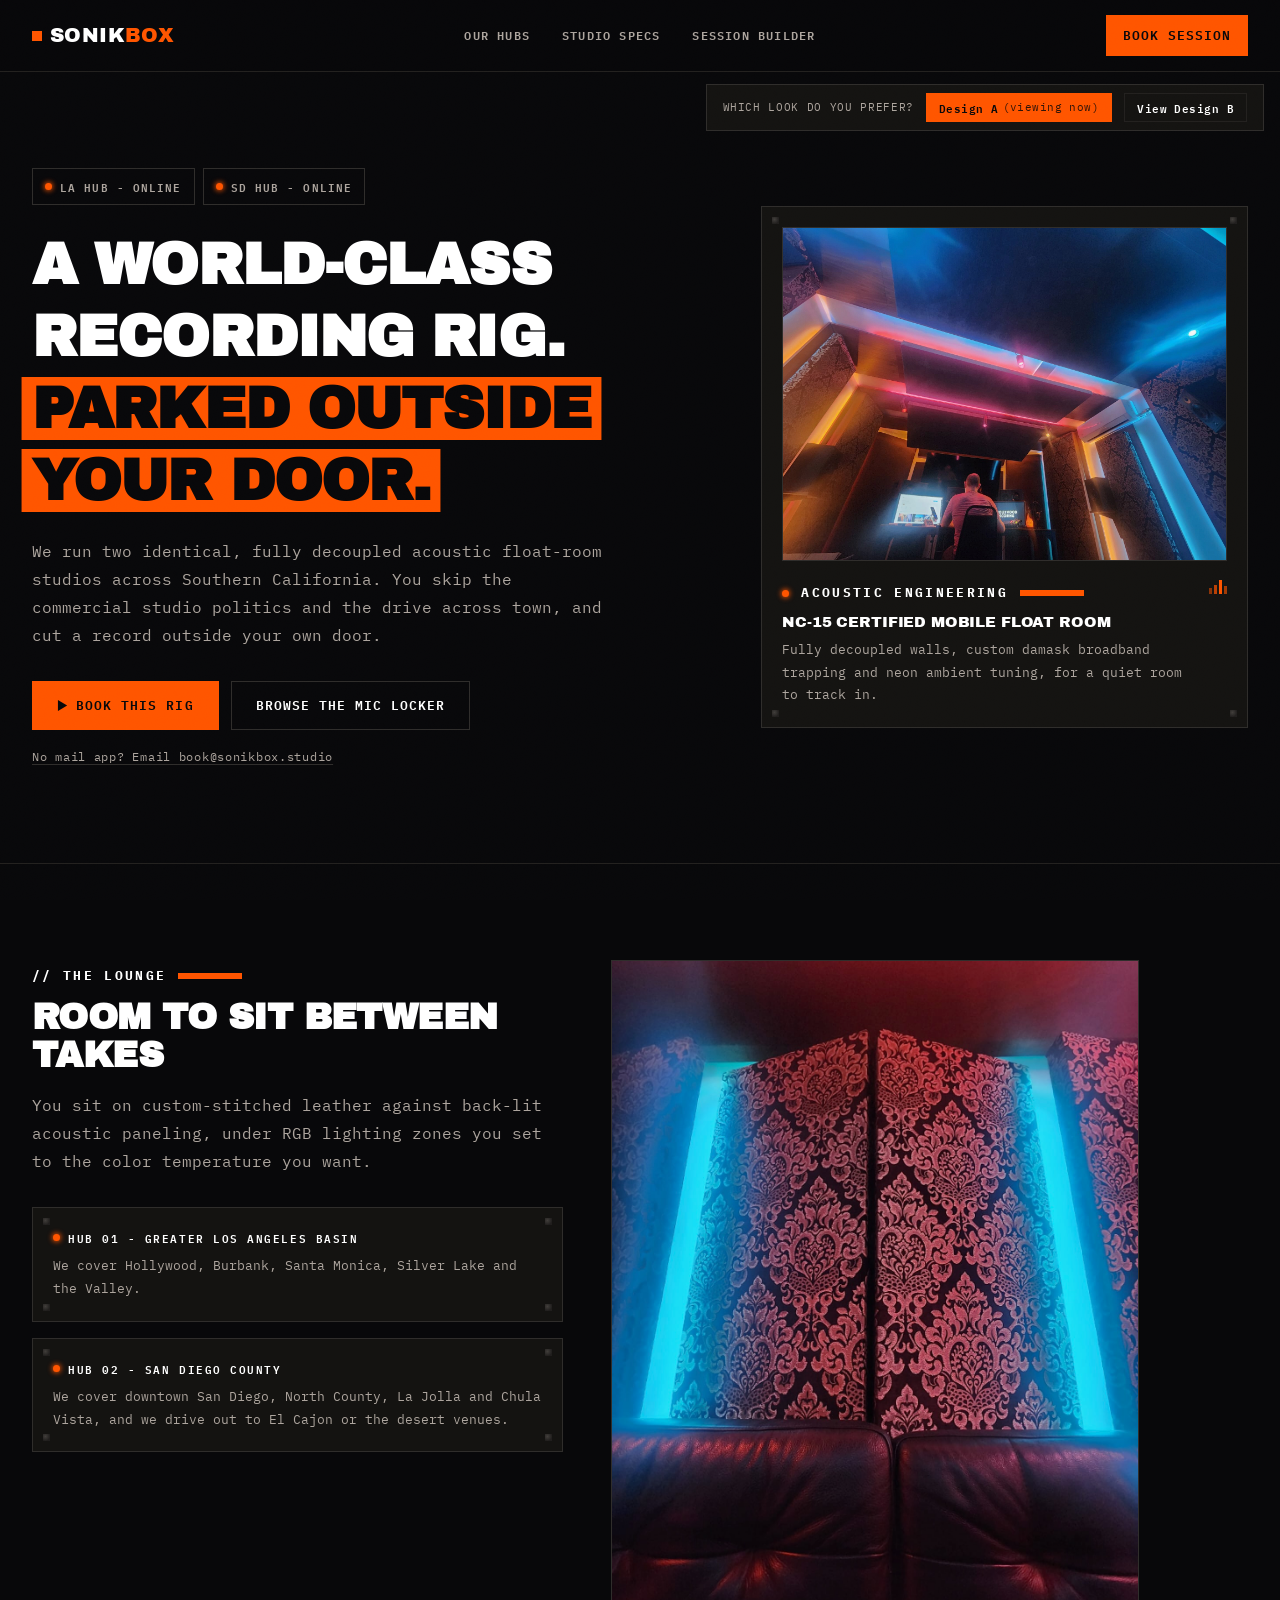
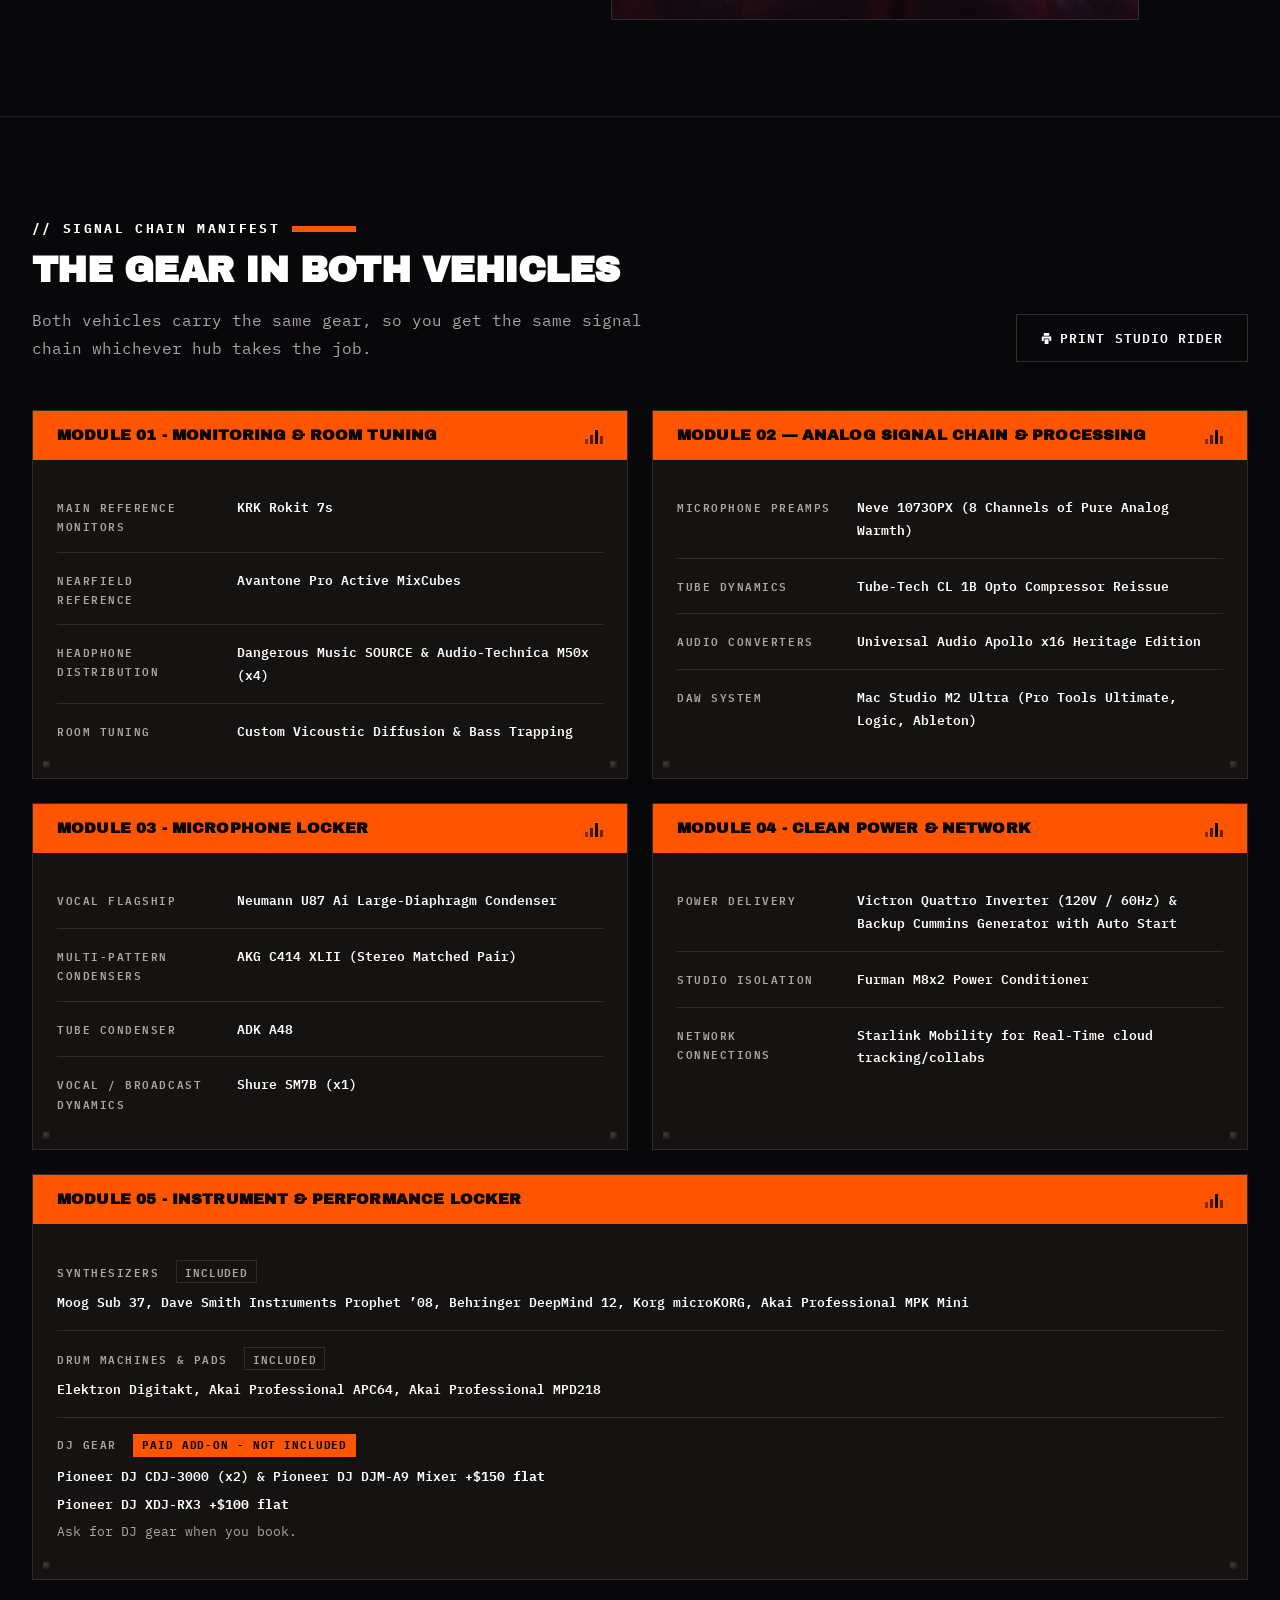
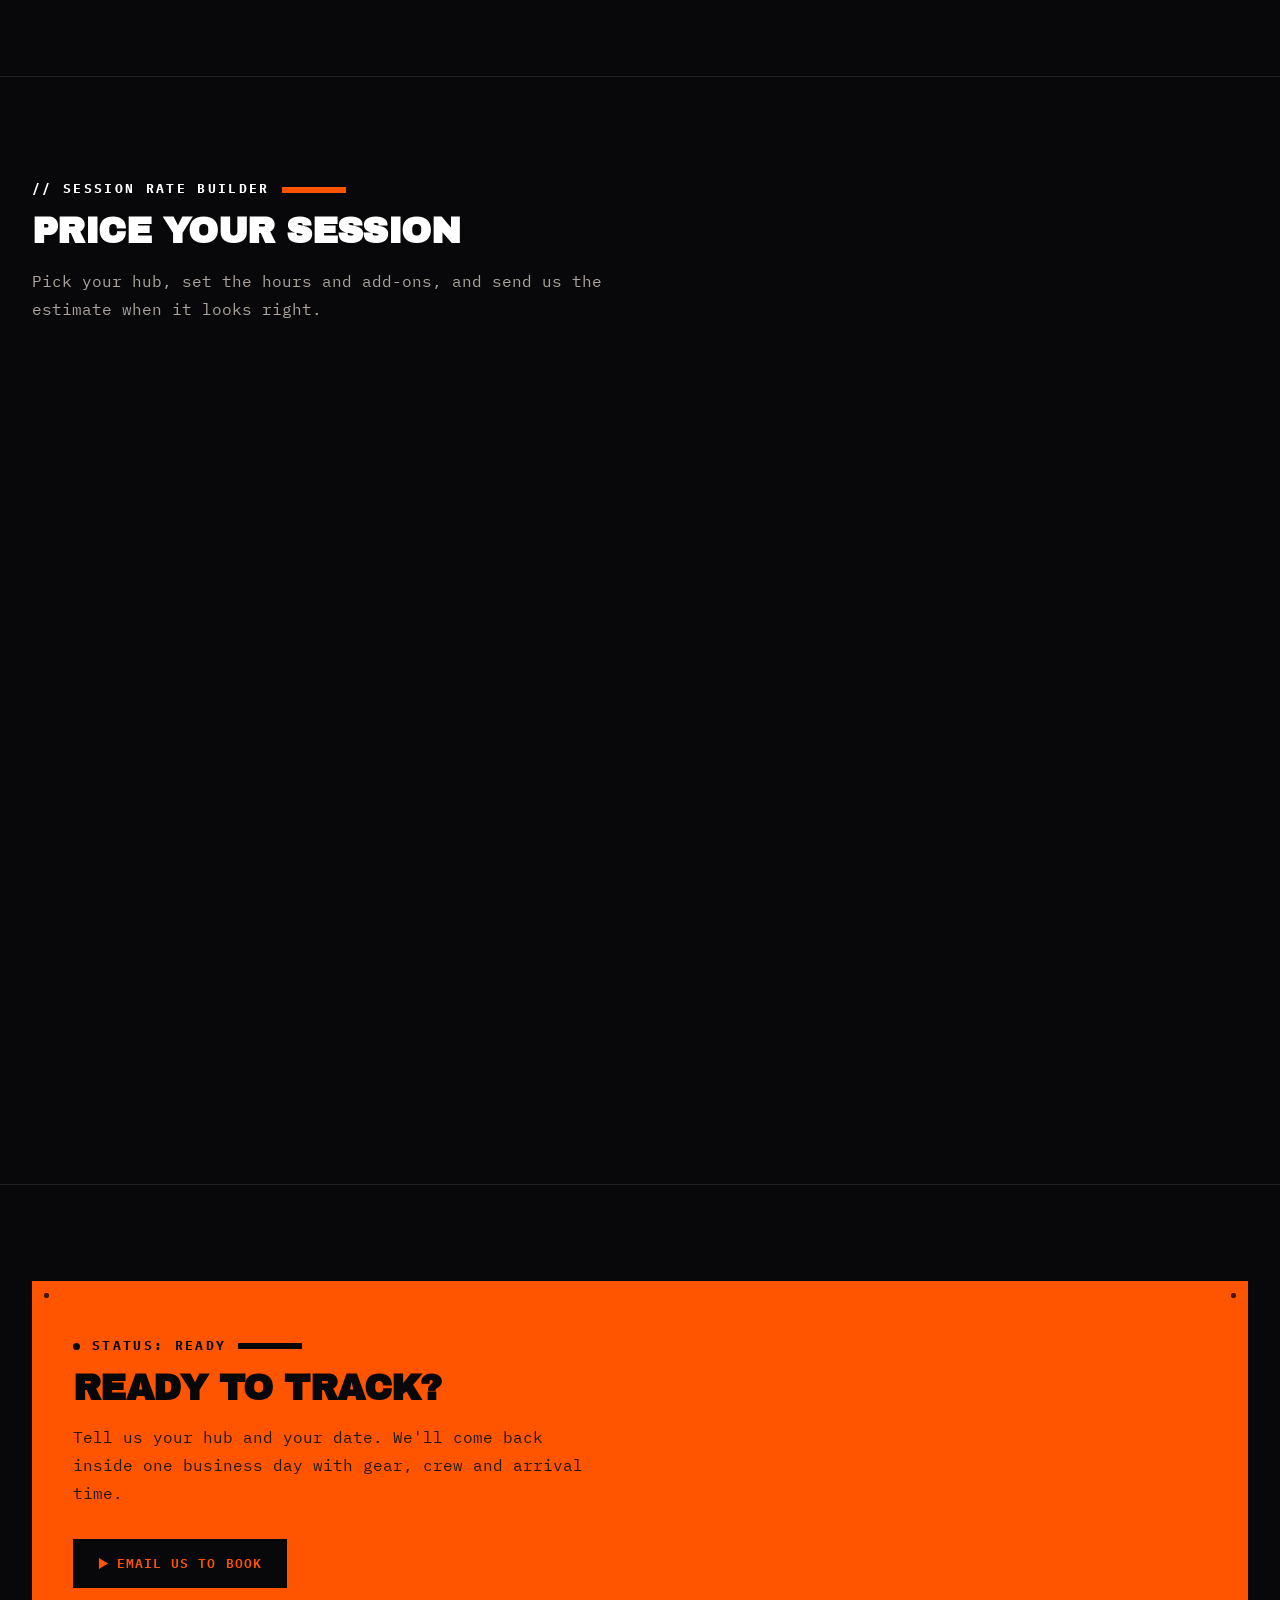
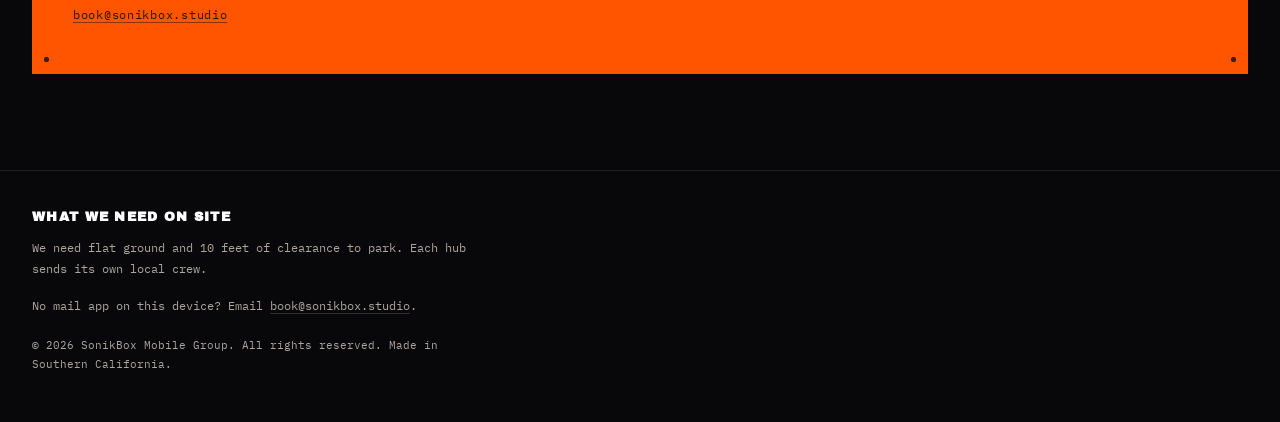
==== commit 7403f630: "feat: put both designs live behind a client-facing A/B toggle Restores the shipped Rack Panel page a" ====
--- a/index.html
+++ b/index.html
@@ -3,6 +3,23 @@
 <head>
   <meta charset="UTF-8" />
   <meta name="viewport" content="width=device-width, initial-scale=1" />
+  <script>
+    // Two designs are live for client review: this page (Design A) and
+    // version-b.html (Design B). ?v=b or a remembered choice sends a visitor
+    // straight to Design B; everyone else lands here, unchanged. Kept as a
+    // synchronous inline script at the very top of <head> so a redirect fires
+    // before anything renders. See the .version-switch note further down for
+    // the visible toggle, and version-b.html for its mirror of this script.
+    (function () {
+      var params = new URLSearchParams(location.search);
+      var choice = params.get("v") || localStorage.getItem("sonikbox-version") || "a";
+      if (choice === "b") {
+        location.replace("version-b.html");
+        return;
+      }
+      localStorage.setItem("sonikbox-version", "a");
+    })();
+  </script>
   <title>SonikBox | Mobile Recording Studio in Los Angeles &amp; San Diego</title>
   <meta name="description" content="We drive a fully decoupled float-room studio to your door in LA or San Diego, with Neve preamps and Neumann mics. Price a session and book by email." />
 
@@ -21,13 +38,13 @@
   <meta name="twitter:image" content="https://www.sonikbox.studio/assets/img/control-room.jpg" />
 
   <meta name="color-scheme" content="dark" />
-  <meta name="theme-color" content="#0b0a08" />
+  <meta name="theme-color" content="#08080a" />
 
   <link rel="icon" type="image/svg+xml" href="favicon.svg" />
 
   <link rel="preconnect" href="https://fonts.googleapis.com" />
   <link rel="preconnect" href="https://fonts.gstatic.com" crossorigin />
-  <link href="https://fonts.googleapis.com/css2?family=Fraunces:ital,opsz,wght@0,9..144,300;0,9..144,500;0,9..144,600;0,9..144,700;0,9..144,900;1,9..144,500&family=IBM+Plex+Mono:wght@400;500;600;700&display=swap" rel="stylesheet" />
+  <link href="https://fonts.googleapis.com/css2?family=Archivo+Black&family=IBM+Plex+Mono:wght@400;500;600;700&display=swap" rel="stylesheet" />
 
   <link rel="stylesheet" href="css/styles.css" />
 </head>
@@ -35,10 +52,21 @@
 
   <a class="skip-link" href="#main">Skip to main content</a>
 
+  <!-- ===================== DESIGN PREVIEW TOGGLE ===================== -->
+  <!-- Two live designs for client review. Remove this whole block (and its
+       .version-switch rules at the bottom of css/styles.css) once the
+       captain has picked one; version-b.html and css/styles-b.css can then
+       be deleted too. -->
+  <div class="version-switch" role="note" aria-label="Design preview">
+    <span class="version-switch-label">Which look do you prefer?</span>
+    <span class="version-switch-option is-current" aria-current="page">Design A <span class="version-switch-note">(viewing now)</span></span>
+    <a class="version-switch-option" href="version-b.html">View Design B</a>
+  </div>
+
   <!-- ===================== NAV ===================== -->
   <header class="site-nav">
-    <div class="container nav-inner">
-      <a class="logo" href="#top"><span class="logo-word">SONIK<span class="mark">BOX</span></span></a>
+    <div class="container">
+      <a class="logo" href="#top"><span class="logo-mark" aria-hidden="true"></span><span class="logo-word"><span class="white">SONIK</span><span class="orange">BOX</span></span></a>
 
       <nav aria-label="Primary">
         <ul class="nav-links">
@@ -70,39 +98,38 @@
 
     <!-- ===================== HERO ===================== -->
     <section class="hero" aria-labelledby="hero-heading">
-      <div class="hero-grid">
+      <div class="container hero-grid">
         <div class="hero-copy">
-          <div class="container">
-            <p class="hero-kicker">
-              <span class="hub-status"><span class="led"></span>LA Hub - Online</span>
-              <span class="hub-status"><span class="led"></span>SD Hub - Online</span>
-            </p>
-
-            <h1 id="hero-heading" class="hero-title">
-              <span class="hero-line">A World-Class Recording Rig.</span>
-              <span class="hero-line"><span class="hero-fill">Parked Outside Your Door.</span></span>
-            </h1>
-
-            <p class="hero-lede">
-              We run two identical, fully decoupled acoustic float-room studios across Southern California. You skip the commercial studio politics and the drive across town, and cut a record outside your own door.
-            </p>
-
-            <div class="hero-actions">
-              <a class="btn btn-primary" id="hero-book-btn" href="#"><svg class="btn-icon" viewBox="0 0 10 12" aria-hidden="true" focusable="false"><path d="M0 0v12l10-6z" fill="currentColor"/></svg>Book This Rig</a>
-              <a class="btn btn-secondary" href="#specs">Browse the Mic Locker</a>
-            </div>
-            <a class="cta-address" href="mailto:book@sonikbox.studio">No mail app? Email book@sonikbox.studio</a>
-          </div>
-        </div>
-
-        <div class="hero-media">
-          <img class="hero-photo-frame" src="assets/img/control-room.jpg" alt="SonikBox mobile studio control room, neon-lit, with an engineer at the desk." width="1600" height="1200" loading="eager" />
-          <div class="hero-scrim" aria-hidden="true"></div>
-          <div class="hero-caption">
-            <div class="hero-caption-text">
-              <p class="hero-caption-eyebrow"><span class="led"></span>Acoustic Engineering</p>
-              <p class="hero-caption-title">NC-15 Certified Mobile Float Room</p>
-              <p class="hero-caption-body">Fully decoupled walls, custom damask broadband trapping and neon ambient tuning, for a quiet room to track in.</p>
+          <div class="hero-badges">
+            <span class="hub-badge"><span class="led"></span>LA Hub - Online</span>
+            <span class="hub-badge"><span class="led"></span>SD Hub - Online</span>
+          </div>
+
+          <h1 id="hero-heading">
+            A World-Class Recording Rig.
+            <span class="accent">Parked Outside Your Door.</span>
+          </h1>
+
+          <p class="hero-body">
+            We run two identical, fully decoupled acoustic float-room studios across Southern California. You skip the commercial studio politics and the drive across town, and cut a record outside your own door.
+          </p>
+
+          <div class="hero-actions">
+            <a class="btn btn-primary" id="hero-book-btn" href="#"><svg class="btn-icon" viewBox="0 0 10 12" aria-hidden="true" focusable="false"><path d="M0 0v12l10-6z" fill="currentColor"/></svg>Book This Rig</a>
+            <a class="btn btn-secondary" href="#specs">Browse the Mic Locker</a>
+          </div>
+          <a class="cta-address" href="mailto:book@sonikbox.studio">No mail app? Email book@sonikbox.studio</a>
+        </div>
+
+        <div class="hero-photo-panel rack-panel">
+          <div class="hero-photo-frame">
+            <img src="assets/img/control-room.jpg" alt="SonikBox mobile studio control room, neon-lit, with an engineer at the desk." width="1600" height="1200" loading="eager" />
+          </div>
+          <div class="hero-photo-caption">
+            <div>
+              <div class="eyebrow"><span class="led"></span>Acoustic Engineering</div>
+              <p class="hero-photo-title">NC-15 Certified Mobile Float Room</p>
+              <p>Fully decoupled walls, custom damask broadband trapping and neon ambient tuning, for a quiet room to track in.</p>
             </div>
             <div class="vu-meter" aria-hidden="true"><span></span><span></span><span></span><span></span></div>
           </div>
@@ -111,134 +138,141 @@
     </section>
 
     <!-- ===================== HUBS ===================== -->
-    <section class="hubs" id="hubs" aria-labelledby="hubs-heading">
-      <div class="hubs-media reveal">
-        <img src="assets/img/lounge.jpg" alt="SonikBox leather lounge seating against backlit damask-patterned acoustic wall panels." width="1200" height="1600" loading="lazy" />
-      </div>
-
-      <div class="hubs-copy">
-        <div class="container">
-          <p class="tag-note">// The Lounge</p>
+    <section class="section" id="hubs" aria-labelledby="hubs-heading">
+      <div class="container hubs-grid">
+        <div class="hubs-copy reveal">
+          <div class="eyebrow">// The Lounge</div>
           <h2 id="hubs-heading">Room to Sit Between Takes</h2>
-          <p class="hubs-lede">You sit on custom-stitched leather against back-lit acoustic paneling, under RGB lighting zones you set to the color temperature you want.</p>
-
-          <dl class="hub-list">
-            <div class="hub-row">
-              <dt><span class="led"></span>Hub 01 - Greater Los Angeles Basin</dt>
-              <dd>We cover Hollywood, Burbank, Santa Monica, Silver Lake and the Valley.</dd>
-            </div>
-            <div class="hub-row">
-              <dt><span class="led"></span>Hub 02 - San Diego County</dt>
-              <dd>We cover downtown San Diego, North County, La Jolla and Chula Vista, and we drive out to El Cajon or the desert venues.</dd>
-            </div>
-          </dl>
-        </div>
-      </div>
-    </section>
-
-    <!-- ===================== SPECS / STUDIO RIDER ===================== -->
-    <section class="rider" id="specs" aria-labelledby="specs-heading">
+          <p>You sit on custom-stitched leather against back-lit acoustic paneling, under RGB lighting zones you set to the color temperature you want.</p>
+
+          <div class="hub-cards">
+            <div class="hub-card rack-panel">
+              <div class="hub-card-label"><span class="led"></span>Hub 01 - Greater Los Angeles Basin</div>
+              <p>We cover Hollywood, Burbank, Santa Monica, Silver Lake and the Valley.</p>
+            </div>
+            <div class="hub-card rack-panel">
+              <div class="hub-card-label"><span class="led"></span>Hub 02 - San Diego County</div>
+              <p>We cover downtown San Diego, North County, La Jolla and Chula Vista, and we drive out to El Cajon or the desert venues.</p>
+            </div>
+          </div>
+        </div>
+
+        <div class="hub-photo-frame reveal">
+          <img src="assets/img/lounge.jpg" alt="SonikBox leather lounge seating against backlit damask-patterned acoustic wall panels." width="1200" height="1600" loading="lazy" />
+        </div>
+      </div>
+    </section>
+
+    <!-- ===================== SPECS ===================== -->
+    <section class="section" id="specs" aria-labelledby="specs-heading">
       <div class="container">
         <p class="print-only print-title">SonikBox Studio Rider</p>
         <p class="print-only print-subtitle">The same gear in both mobile hubs.</p>
 
-        <div class="rider-head reveal">
-          <div class="rider-intro">
-            <h2 id="specs-heading">The Gear In Both Vehicles<span class="tag-note tag-note--inline">// Signal Chain Manifest</span></h2>
-            <p class="rider-lede">Both vehicles carry the same gear, so you get the same signal chain whichever hub takes the job.</p>
+        <div class="section-head-row reveal">
+          <div class="section-head">
+            <div class="eyebrow">// Signal Chain Manifest</div>
+            <h2 id="specs-heading">The Gear In Both Vehicles</h2>
+            <p>Both vehicles carry the same gear, so you get the same signal chain whichever hub takes the job.</p>
           </div>
           <button class="btn btn-secondary no-print" id="print-rider-btn" type="button"><svg class="btn-icon" viewBox="0 0 14 14" aria-hidden="true" focusable="false"><path d="M3.5 0h7v3.5h-7zM1 4.5h12v5.5h-2.5V7h-7v3H1zM4.5 8h5v6h-5z" fill="currentColor"/></svg>Print Studio Rider</button>
         </div>
 
-        <div class="rider-body reveal">
-          <nav class="rider-index no-print" aria-label="Jump to a gear module">
-            <a href="#module-01">Module 01 - Monitoring &amp; Room Tuning</a>
-            <a href="#module-02">Module 02 — Analog Signal Chain &amp; Processing</a>
-            <a href="#module-03">Module 03 - Microphone Locker</a>
-            <a href="#module-04">Module 04 - Clean Power &amp; Network</a>
-            <a href="#module-05">Module 05 - Instrument &amp; Performance Locker</a>
-          </nav>
-
-          <div class="module-list">
-            <article class="module" id="module-01">
-              <h3><span class="module-mark" aria-hidden="true"></span>Module 01 - Monitoring &amp; Room Tuning</h3>
-              <dl class="module-rows">
-                <div class="module-row"><dt>Main Reference Monitors</dt><dd>KRK Rokit 7s</dd></div>
-                <div class="module-row"><dt>Nearfield Reference</dt><dd>Avantone Pro Active MixCubes</dd></div>
-                <div class="module-row"><dt>Headphone Distribution</dt><dd>Dangerous Music SOURCE &amp; Audio-Technica M50x (x4)</dd></div>
-                <div class="module-row"><dt>Room Tuning</dt><dd>Custom Vicoustic Diffusion &amp; Bass Trapping</dd></div>
-              </dl>
-            </article>
-
-            <article class="module" id="module-02">
-              <h3><span class="module-mark" aria-hidden="true"></span>Module 02 — Analog Signal Chain &amp; Processing</h3>
-              <dl class="module-rows">
-                <div class="module-row"><dt>Microphone Preamps</dt><dd>Neve 1073OPX (8 Channels of Pure Analog Warmth)</dd></div>
-                <div class="module-row"><dt>Tube Dynamics</dt><dd>Tube-Tech CL 1B Opto Compressor Reissue</dd></div>
-                <div class="module-row"><dt>Audio Converters</dt><dd>Universal Audio Apollo x16 Heritage Edition</dd></div>
-                <div class="module-row"><dt>DAW System</dt><dd>Mac Studio M2 Ultra (Pro Tools Ultimate, Logic, Ableton)</dd></div>
-              </dl>
-            </article>
-
-            <article class="module" id="module-03">
-              <h3><span class="module-mark" aria-hidden="true"></span>Module 03 - Microphone Locker</h3>
-              <dl class="module-rows">
-                <div class="module-row"><dt>Vocal Flagship</dt><dd>Neumann U87 Ai Large-Diaphragm Condenser</dd></div>
-                <div class="module-row"><dt>Multi-Pattern Condensers</dt><dd>AKG C414 XLII (Stereo Matched Pair)</dd></div>
-                <div class="module-row"><dt>Tube Condenser</dt><dd>ADK A48</dd></div>
-                <div class="module-row"><dt>Vocal / Broadcast Dynamics</dt><dd>Shure SM7B (x1)</dd></div>
-              </dl>
-            </article>
-
-            <article class="module" id="module-04">
-              <h3><span class="module-mark" aria-hidden="true"></span>Module 04 - Clean Power &amp; Network</h3>
-              <dl class="module-rows">
-                <div class="module-row"><dt>Power Delivery</dt><dd>Victron Quattro Inverter (120V / 60Hz) &amp; Backup Cummins Generator with Auto Start</dd></div>
-                <div class="module-row"><dt>Studio Isolation</dt><dd>Furman M8x2 Power Conditioner</dd></div>
-                <div class="module-row"><dt>Network Connections</dt><dd>Starlink Mobility for Real-Time cloud tracking/collabs</dd></div>
-              </dl>
-            </article>
-
-            <article class="module module--wide" id="module-05">
-              <h3><span class="module-mark" aria-hidden="true"></span>Module 05 - Instrument &amp; Performance Locker</h3>
-              <dl class="module-rows">
-                <div class="module-row module-row-stacked">
-                  <dt>Synthesizers <span class="row-tag row-tag-included">Included</span></dt>
-                  <dd>Moog Sub 37, Dave Smith Instruments Prophet &rsquo;08, Behringer DeepMind 12, Korg microKORG, Akai Professional MPK Mini</dd>
-                </div>
-                <div class="module-row module-row-stacked">
-                  <dt>Drum Machines &amp; Pads <span class="row-tag row-tag-included">Included</span></dt>
-                  <dd>Elektron Digitakt, Akai Professional APC64, Akai Professional MPD218</dd>
-                </div>
-                <div class="module-row module-row-stacked">
-                  <dt>DJ Gear <span class="row-tag row-tag-addon">Paid add-on - not included</span></dt>
-                  <dd>
-                    <!-- These rows declare the DJ add-on prices for the whole page: the estimator
-                         reads data-addon-amount, so the visible text and the attribute must stay in step. -->
-                    <span class="addon-line">Pioneer DJ CDJ-3000 (x2) &amp; Pioneer DJ DJM-A9 Mixer <span class="addon-price" data-addon-price="addon-dj-cdj" data-addon-amount="150">+$150 flat</span></span>
-                    <span class="addon-line">Pioneer DJ XDJ-RX3 <span class="addon-price" data-addon-price="addon-dj-xdj" data-addon-amount="100">+$100 flat</span></span>
-                    <span class="addon-line addon-note">Ask for DJ gear when you book.</span>
-                  </dd>
-                </div>
-              </dl>
-            </article>
+        <div class="module-grid reveal">
+          <div class="module-card rack-panel">
+            <div class="module-card-head">
+              <h3>Module 01 - Monitoring &amp; Room Tuning</h3>
+              <div class="vu-meter no-print" aria-hidden="true"><span></span><span></span><span></span><span></span></div>
+            </div>
+            <dl class="module-rows">
+              <div class="module-row"><dt>Main Reference Monitors</dt><dd>KRK Rokit 7s</dd></div>
+              <div class="module-row"><dt>Nearfield Reference</dt><dd>Avantone Pro Active MixCubes</dd></div>
+              <div class="module-row"><dt>Headphone Distribution</dt><dd>Dangerous Music SOURCE &amp; Audio-Technica M50x (x4)</dd></div>
+              <div class="module-row"><dt>Room Tuning</dt><dd>Custom Vicoustic Diffusion &amp; Bass Trapping</dd></div>
+            </dl>
+          </div>
+
+          <div class="module-card rack-panel">
+            <div class="module-card-head">
+              <h3>Module 02 — Analog Signal Chain &amp; Processing</h3>
+              <div class="vu-meter no-print" aria-hidden="true"><span></span><span></span><span></span><span></span></div>
+            </div>
+            <dl class="module-rows">
+              <div class="module-row"><dt>Microphone Preamps</dt><dd>Neve 1073OPX (8 Channels of Pure Analog Warmth)</dd></div>
+              <div class="module-row"><dt>Tube Dynamics</dt><dd>Tube-Tech CL 1B Opto Compressor Reissue</dd></div>
+              <div class="module-row"><dt>Audio Converters</dt><dd>Universal Audio Apollo x16 Heritage Edition</dd></div>
+              <div class="module-row"><dt>DAW System</dt><dd>Mac Studio M2 Ultra (Pro Tools Ultimate, Logic, Ableton)</dd></div>
+            </dl>
+          </div>
+
+          <div class="module-card rack-panel">
+            <div class="module-card-head">
+              <h3>Module 03 - Microphone Locker</h3>
+              <div class="vu-meter no-print" aria-hidden="true"><span></span><span></span><span></span><span></span></div>
+            </div>
+            <dl class="module-rows">
+              <div class="module-row"><dt>Vocal Flagship</dt><dd>Neumann U87 Ai Large-Diaphragm Condenser</dd></div>
+              <div class="module-row"><dt>Multi-Pattern Condensers</dt><dd>AKG C414 XLII (Stereo Matched Pair)</dd></div>
+              <div class="module-row"><dt>Tube Condenser</dt><dd>ADK A48</dd></div>
+              <div class="module-row"><dt>Vocal / Broadcast Dynamics</dt><dd>Shure SM7B (x1)</dd></div>
+            </dl>
+          </div>
+
+          <div class="module-card rack-panel">
+            <div class="module-card-head">
+              <h3>Module 04 - Clean Power &amp; Network</h3>
+              <div class="vu-meter no-print" aria-hidden="true"><span></span><span></span><span></span><span></span></div>
+            </div>
+            <dl class="module-rows">
+              <div class="module-row"><dt>Power Delivery</dt><dd>Victron Quattro Inverter (120V / 60Hz) &amp; Backup Cummins Generator with Auto Start</dd></div>
+              <div class="module-row"><dt>Studio Isolation</dt><dd>Furman M8x2 Power Conditioner</dd></div>
+              <div class="module-row"><dt>Network Connections</dt><dd>Starlink Mobility for Real-Time cloud tracking/collabs</dd></div>
+            </dl>
+          </div>
+
+          <div class="module-card module-card-wide rack-panel">
+            <div class="module-card-head">
+              <h3>Module 05 - Instrument &amp; Performance Locker</h3>
+              <div class="vu-meter no-print" aria-hidden="true"><span></span><span></span><span></span><span></span></div>
+            </div>
+            <dl class="module-rows">
+              <div class="module-row module-row-stacked">
+                <dt>Synthesizers <span class="row-tag row-tag-included">Included</span></dt>
+                <dd>Moog Sub 37, Dave Smith Instruments Prophet &rsquo;08, Behringer DeepMind 12, Korg microKORG, Akai Professional MPK Mini</dd>
+              </div>
+              <div class="module-row module-row-stacked">
+                <dt>Drum Machines &amp; Pads <span class="row-tag row-tag-included">Included</span></dt>
+                <dd>Elektron Digitakt, Akai Professional APC64, Akai Professional MPD218</dd>
+              </div>
+              <div class="module-row module-row-stacked">
+                <dt>DJ Gear <span class="row-tag row-tag-addon">Paid add-on - not included</span></dt>
+                <dd>
+                  <!-- These rows declare the DJ add-on prices for the whole page: the estimator
+                       reads data-addon-amount, so the visible text and the attribute must stay in step. -->
+                  <span class="addon-line">Pioneer DJ CDJ-3000 (x2) &amp; Pioneer DJ DJM-A9 Mixer <span class="addon-price" data-addon-price="addon-dj-cdj" data-addon-amount="150">+$150 flat</span></span>
+                  <span class="addon-line">Pioneer DJ XDJ-RX3 <span class="addon-price" data-addon-price="addon-dj-xdj" data-addon-amount="100">+$100 flat</span></span>
+                  <span class="addon-line addon-note">Ask for DJ gear when you book.</span>
+                </dd>
+              </div>
+            </dl>
           </div>
         </div>
       </div>
     </section>
 
     <!-- ===================== ESTIMATOR ===================== -->
-    <section class="quote-section" id="estimator" aria-labelledby="estimator-heading">
+    <section class="section" id="estimator" aria-labelledby="estimator-heading">
       <div class="container">
-        <div class="quote-head reveal">
-          <h2 id="estimator-heading">Price Your Session<span class="tag-note tag-note--inline">// Session Rate Builder</span></h2>
-          <p class="quote-lede">Pick your hub, set the hours and add-ons, and send us the estimate when it looks right.</p>
-        </div>
-
-        <div class="quote-panel estimator-panel reveal">
-          <div class="quote-grid">
-            <form id="estimator-form" class="quote-form">
-              <div class="field">
+        <div class="section-head reveal">
+          <div class="eyebrow">// Session Rate Builder</div>
+          <h2 id="estimator-heading">Price Your Session</h2>
+          <p>Pick your hub, set the hours and add-ons, and send us the estimate when it looks right.</p>
+        </div>
+
+        <div class="estimator-panel rack-panel reveal">
+          <div class="estimator-grid">
+            <form id="estimator-form">
+              <div class="field-group">
                 <span class="field-label" id="hub-toggle-label">Hub</span>
                 <div class="hub-toggle" role="group" aria-labelledby="hub-toggle-label">
                   <button type="button" id="hub-la" aria-pressed="true">Los Angeles Hub</button>
@@ -246,7 +280,7 @@
                 </div>
               </div>
 
-              <div class="field">
+              <div class="field-group">
                 <label class="field-label" for="hours-range">Tracking Hours</label>
                 <div class="range-row">
                   <input type="range" id="hours-range" min="4" max="12" step="1" value="4" aria-describedby="hours-rate-note" />
@@ -255,12 +289,12 @@
                 <p id="hours-rate-note" class="visually-hidden">Billed at $150 per hour</p>
               </div>
 
-              <div class="field">
+              <div class="field-group">
                 <label class="field-label" for="radius-select">Distance From Hub</label>
                 <select id="radius-select"></select>
               </div>
 
-              <div class="field">
+              <div class="field-group">
                 <span class="field-label" id="addons-label">Add-Ons</span>
                 <div class="addons" id="addons" role="group" aria-labelledby="addons-label">
                   <label class="addon-option">
@@ -281,16 +315,16 @@
               </div>
             </form>
 
-            <aside class="quote-summary" aria-labelledby="summary-heading">
-              <div class="quote-summary-head" id="summary-heading"><span class="led"></span>Session Breakdown</div>
-              <div class="quote-lines" aria-live="polite">
-                <div class="quote-line"><span>Base rate</span><span id="summary-base">$600</span></div>
-                <div class="quote-line"><span>Travel fee</span><span id="summary-travel">$0</span></div>
-                <div class="quote-line"><span>Add-ons</span><span id="summary-addons">$0</span></div>
-                <div class="quote-total">
-                  <span class="label">Total Session Estimate</span>
-                  <span class="value" id="summary-total">$600</span>
-                </div>
+            <aside class="summary-panel rack-panel" aria-labelledby="summary-heading">
+              <div class="summary-title" id="summary-heading"><span class="led"></span>Session Breakdown</div>
+              <div class="summary-figures" aria-live="polite">
+              <div class="summary-line"><span>Base rate</span><span id="summary-base">$600</span></div>
+              <div class="summary-line"><span>Travel fee</span><span id="summary-travel">$0</span></div>
+              <div class="summary-line"><span>Add-ons</span><span id="summary-addons">$0</span></div>
+              <div class="summary-total">
+                <span class="label">Total Session Estimate</span>
+                <span class="value" id="summary-total">$600</span>
+              </div>
               </div>
               <button class="btn btn-primary btn-block estimator-submit" id="estimator-submit" type="button">Request This Session</button>
             </aside>
@@ -298,26 +332,21 @@
         </div>
       </div>
 
-      <div class="mobile-total-bar" id="mobile-total-bar" aria-hidden="true">
+      <div class="mobile-total-bar rack-panel" id="mobile-total-bar" aria-hidden="true">
         <span class="mobile-total-label"><span class="led"></span>Session Total</span>
         <span class="mobile-total-value" id="mobile-total-value">$600</span>
       </div>
     </section>
 
-    <!-- ===================== FINALE / CTA BAND ===================== -->
-    <section class="finale" aria-labelledby="cta-heading">
-      <div class="container finale-grid">
-        <div class="finale-copy reveal">
-          <p class="finale-tag"><span class="led"></span>Status: Ready</p>
+    <!-- ===================== CTA BAND ===================== -->
+    <section class="cta-band" aria-labelledby="cta-heading">
+      <div class="container">
+        <div class="cta-module rack-panel reveal">
+          <div class="eyebrow"><span class="led"></span>Status: Ready</div>
           <h2 id="cta-heading">Ready to Track?</h2>
-          <p class="finale-lede">Tell us your hub and your date. We'll come back inside one business day with gear, crew and arrival time.</p>
-          <div class="finale-actions">
-            <a class="btn btn-dark" id="cta-book-btn" href="#"><svg class="btn-icon" viewBox="0 0 10 12" aria-hidden="true" focusable="false"><path d="M0 0v12l10-6z" fill="currentColor"/></svg>Email Us to Book</a>
-            <a class="cta-address" href="mailto:book@sonikbox.studio">book@sonikbox.studio</a>
-          </div>
-        </div>
-        <div class="finale-meter" aria-hidden="true">
-          <div class="vu-meter vu-meter--dark"><span></span><span></span><span></span><span></span></div>
+          <p>Tell us your hub and your date. We'll come back inside one business day with gear, crew and arrival time.</p>
+          <a class="btn btn-primary" id="cta-book-btn" href="#"><svg class="btn-icon" viewBox="0 0 10 12" aria-hidden="true" focusable="false"><path d="M0 0v12l10-6z" fill="currentColor"/></svg>Email Us to Book</a>
+          <a class="cta-address" href="mailto:book@sonikbox.studio">book@sonikbox.studio</a>
         </div>
       </div>
     </section>
--- a/css/styles.css
+++ b/css/styles.css
@@ -1,14 +1,5 @@
 /* ==========================================================================
-   SonikBox - "Signal & Night" design system
-
-   Two typefaces carry the whole system on purpose: Fraunces (display) is
-   the only place the page gets emotional - headlines only, never labels or
-   body copy. IBM Plex Mono carries everything else - paragraphs, labels,
-   data, controls - so the page reads like a session log/studio rider next
-   to a handful of large, warm headline moments. Orange is fill, never
-   type: it shows up as a highlighter behind headline text, a nameplate
-   chip, a patch-light mark, or one full-bleed closing section - never as
-   colored letters.
+   SonikBox — "Rack Panel" design system
    ========================================================================== */
 
 :root {
@@ -17,23 +8,28 @@
   --orange: #ff5500;
   --orange-hover: #ff6b1f;
   --orange-dim: #b33c00;
-
-  /* Warm near-black/near-white - never pure #000/#fff. */
-  --bg: #0b0a08;
-  --bg-raised: #151310;
-  --ink: #f4efe6;
-  --ink-dim: #a89f92;
-  --ink-faint: #6f6862;
-  --line: rgba(244, 239, 230, 0.14);
-  --line-strong: rgba(244, 239, 230, 0.3);
-
-  --nav-height: 76px;
-  --font-display: "Fraunces", Georgia, serif;
+  --bg: #08080a;
+  /* The whole neutral scale below shares one warm hue (~28deg, the same
+     family as the brand orange and the --text on-orange overrides further
+     down) instead of the cool blue-grey a default dark theme reaches for. */
+  --panel: #141311;
+  --panel-raised: #1b1918;
+  --border: #2f2d2b;
+  --border-dim: #23211f;
+  --text: #ffffff;
+  --text-dim: #ada59e;
+  --screw: #4d4946;
+  --nav-height: 72px;
+  --font-display: "Archivo Black", "Arial Black", sans-serif;
   --font-mono: "IBM Plex Mono", "SFMono-Regular", Consolas, monospace;
 
-  --ease-out: cubic-bezier(0.16, 1, 0.3, 1);
-  --ease-in-out: cubic-bezier(0.65, 0, 0.35, 1);
-
+  /* Signature easing. Every interaction-level transition below uses one of
+     these two curves instead of the built-in linear/ease/ease-in options. */
+  --ease-out: cubic-bezier(0.23, 1, 0.32, 1);
+  --ease-in-out: cubic-bezier(0.77, 0, 0.175, 1);
+
+  /* Spacing scale. Every gap, pad, and margin below resolves to one of these
+     so the vertical rhythm stays on a grid instead of drifting to 18/28/44px. */
   --space-1: 4px;
   --space-2: 8px;
   --space-3: 12px;
@@ -45,16 +41,18 @@
   --space-12: 48px;
   --space-16: 64px;
   --space-24: 96px;
-  --space-32: 128px;
-
+
+  /* Type scale. --fs-micro..--fs-body carry every non-heading size; headings
+     use clamp() against --fs-h1/h2/h3. */
   --fs-micro: 11px;
   --fs-label: 12px;
   --fs-spec: 13px;
   --fs-body: 16px;
   --fs-h3: 15px;
-  --fs-h2: clamp(30px, 5vw, 48px);
-  --fs-h1: clamp(38px, 7vw, 76px);
-
+  --fs-h2: clamp(26px, 4vw, 36px);
+  --fs-h1: clamp(34px, 6.5vw, 58px);
+
+  /* Smallest comfortable pointer target. */
   --tap: 44px;
 }
 
@@ -62,97 +60,152 @@
   box-sizing: border-box;
 }
 
+/* Fader scrollbar: the page's own scroll travel reads as a rack fader, the
+   same visual language as the range-slider thumb in the rate builder. */
+html {
+  scrollbar-color: var(--orange) var(--panel);
+  scrollbar-width: thin;
+}
+
+::-webkit-scrollbar {
+  width: 12px;
+  height: 12px;
+}
+
+::-webkit-scrollbar-track {
+  background: var(--panel);
+}
+
+::-webkit-scrollbar-thumb {
+  background: var(--orange);
+  border: 3px solid var(--panel);
+}
+
+::-webkit-scrollbar-thumb:hover {
+  background: var(--orange-hover);
+}
+
+/* Grid items default to a content-based auto min-width, which lets long
+   unbreakable labels blow out narrow tracks. Force them to respect the
+   track instead. */
+.hero-grid > *,
+.hubs-grid > *,
+.estimator-grid > *,
+.module-grid > *,
+.hub-toggle > * {
+  min-width: 0;
+}
+
 html {
   scroll-behavior: smooth;
-  scrollbar-color: var(--orange) var(--bg-raised);
-  scrollbar-width: thin;
-}
-
+}
+
+body {
+  margin: 0;
+  background: var(--bg);
+  color: var(--text-dim);
+  font-family: var(--font-mono);
+  font-size: var(--fs-body);
+  /* Long leading: this page is read, not scanned. */
+  line-height: 1.75;
+  -webkit-font-smoothing: antialiased;
+}
+
+/* Analog grain: a fixed, near-invisible SVG noise texture over the whole
+   viewport - tape hiss made visible, not decoration for its own sake. It
+   gives every dark panel the tactile, slightly filmic warmth of a physical
+   console instead of a flat digital black. Static (no motion), so it costs
+   nothing under reduced motion and needs no exception there. Hidden in
+   print - ink has no business simulating tape noise. */
+body::after {
+  content: "";
+  position: fixed;
+  inset: 0;
+  z-index: 1000;
+  pointer-events: none;
+  opacity: 0.035;
+  mix-blend-mode: overlay;
+  background-image: url("data:image/svg+xml,%3Csvg xmlns='http://www.w3.org/2000/svg' width='120' height='120'%3E%3Cfilter id='n'%3E%3CfeTurbulence type='fractalNoise' baseFrequency='0.9' numOctaves='2' stitchTiles='stitch'/%3E%3C/filter%3E%3Crect width='100%25' height='100%25' filter='url(%23n)'/%3E%3C/svg%3E");
+}
+
+img {
+  max-width: 100%;
+  display: block;
+}
+
+a {
+  color: inherit;
+}
+
+button {
+  font-family: inherit;
+}
+
+.container {
+  max-width: 1280px;
+  margin: 0 auto;
+  padding: 0 var(--space-5);
+}
+
+@media (min-width: 768px) {
+  .container {
+    padding: 0 var(--space-8);
+  }
+}
+
+/* Section anchor offset so the sticky nav never overlaps content ---------- */
 section[id],
 #top {
   scroll-margin-top: calc(var(--nav-height) + var(--space-4));
 }
 
-::-webkit-scrollbar {
-  width: 10px;
-  height: 10px;
-}
-
-::-webkit-scrollbar-track {
-  background: var(--bg-raised);
-}
-
-::-webkit-scrollbar-thumb {
+h1, h2, h3 {
+  font-family: var(--font-display);
+  color: var(--text);
+  margin: 0;
+  text-transform: uppercase;
+  line-height: 1.05;
+  /* Archivo Black sets loose at display sizes; pull it back optically. */
+  letter-spacing: -0.015em;
+}
+
+p {
+  margin: 0;
+}
+
+.module-row dt,
+.field-label,
+.summary-line > span:first-child,
+.summary-total .label,
+.hub-card-label,
+.mobile-total-label {
+  font-size: var(--fs-micro);
+  font-weight: 600;
+  letter-spacing: 0.14em;
+  text-transform: uppercase;
+  color: var(--text-dim);
+}
+
+/* Orange is fill, never type. The eyebrow carries an orange rule instead of
+   orange lettering; the same swap runs through the rest of the sheet. */
+.eyebrow {
+  display: inline-flex;
+  align-items: center;
+  gap: var(--space-3);
+  color: var(--text);
+  font-size: var(--fs-spec);
+  font-weight: 700;
+  letter-spacing: 0.18em;
+  text-transform: uppercase;
+  margin-bottom: var(--space-3);
+}
+
+.eyebrow::after {
+  content: "";
+  flex: 0 0 auto;
+  width: 64px;
+  height: 6px;
   background: var(--orange);
-  border: 2px solid var(--bg-raised);
-}
-
-body {
-  margin: 0;
-  background: var(--bg);
-  color: var(--ink-dim);
-  font-family: var(--font-mono);
-  font-size: var(--fs-body);
-  line-height: 1.7;
-  -webkit-font-smoothing: antialiased;
-}
-
-img {
-  max-width: 100%;
-  display: block;
-}
-
-a {
-  color: inherit;
-}
-
-button {
-  font-family: inherit;
-}
-
-.container {
-  max-width: 1320px;
-  margin: 0 auto;
-  padding: 0 var(--space-5);
-  min-width: 0;
-}
-
-@media (min-width: 700px) {
-  .container {
-    padding: 0 var(--space-8);
-  }
-}
-
-.hero-grid > *,
-.hubs > *,
-.hub-list > *,
-.quote-grid > *,
-.module-rows > *,
-.finale-grid > *,
-.hub-toggle > * {
-  min-width: 0;
-}
-
-.skip-link {
-  position: absolute;
-  top: -100px;
-  left: var(--space-4);
-  z-index: 2000;
-  background: var(--orange);
-  color: var(--bg);
-  padding: var(--space-3) var(--space-5);
-  font-family: var(--font-mono);
-  font-weight: 700;
-  text-decoration: none;
-}
-
-.skip-link:focus {
-  top: var(--space-4);
-}
-
-:focus-visible {
-  outline: 2px solid var(--orange);
-  outline-offset: 3px;
 }
 
 .visually-hidden {
@@ -167,161 +220,185 @@
   border: 0;
 }
 
-h1, h2, h3 {
-  font-family: var(--font-display);
-  color: var(--ink);
-  margin: 0;
+/* Hidden until it is tabbed to, then it has to be visible to be worth having. */
+.skip-link {
+  position: absolute;
+  left: var(--space-5);
+  top: 0;
+  z-index: 200;
+  transform: translateY(-120%);
+  display: inline-flex;
+  align-items: center;
+  min-height: var(--tap);
+  padding: 0 var(--space-5);
+  background: var(--orange);
+  color: var(--bg);
+  font-size: var(--fs-label);
   font-weight: 600;
-  line-height: 1.02;
-  letter-spacing: -0.01em;
-}
-
-p {
-  margin: 0;
-}
-
-/* ---------------------------------------------------------------------
-   Shared marks: the LED status dot and the VU meter - carried over as the
-   page's one recurring "alive" motif, used sparingly (hero, hub rows,
-   summary panel, finale) rather than stamped on every card.
-   --------------------------------------------------------------------- */
-
+  letter-spacing: 0.08em;
+  text-transform: uppercase;
+  text-decoration: none;
+  transition: transform 0.2s var(--ease-out);
+}
+
+.skip-link:focus-visible {
+  transform: translateY(0);
+}
+
+/* Rack-panel surface: screw heads at all four corners --------------------- */
+.rack-panel {
+  position: relative;
+  background-color: var(--panel);
+  border: 1px solid var(--border);
+  background-image:
+    radial-gradient(circle at 35% 35%, #413e3b, #201e1d 70%),
+    radial-gradient(circle at 35% 35%, #413e3b, #201e1d 70%),
+    radial-gradient(circle at 35% 35%, #413e3b, #201e1d 70%),
+    radial-gradient(circle at 35% 35%, #413e3b, #201e1d 70%);
+  background-repeat: no-repeat;
+  background-size: 7px 7px;
+  background-position:
+    10px 10px,
+    calc(100% - 10px) 10px,
+    10px calc(100% - 10px),
+    calc(100% - 10px) calc(100% - 10px);
+}
+
+/* LED status dot ------------------------------------------------------------ */
 .led {
   display: inline-block;
   width: 7px;
   height: 7px;
   border-radius: 50%;
-  background: #4ee08a;
-  box-shadow: 0 0 6px 1px rgba(78, 224, 138, 0.65);
-  flex: 0 0 auto;
-}
-
+  background: var(--orange);
+  box-shadow: 0 0 5px 1px rgba(255, 85, 0, 0.85);
+  flex-shrink: 0;
+}
+
+.led--idle {
+  background: #524e4a;
+  box-shadow: none;
+}
+
+/* VU-meter bar flourish ----------------------------------------------------- */
 .vu-meter {
   display: inline-flex;
   align-items: flex-end;
-  gap: 3px;
-  height: 16px;
+  gap: 2px;
+  height: 14px;
 }
 
 .vu-meter span {
-  width: 4px;
+  display: block;
+  width: 3px;
   background: var(--orange);
-  opacity: 0.35;
-}
-
-.vu-meter span:nth-child(1) { height: 40%; }
-.vu-meter span:nth-child(2) { height: 100%; opacity: 0.9; }
-.vu-meter span:nth-child(3) { height: 70%; opacity: 0.6; }
-.vu-meter span:nth-child(4) { height: 55%; opacity: 0.45; }
-
-.vu-meter--dark span {
-  background: var(--bg);
-}
-
-/* Small mono tag lines carrying the settled "// Label" copy - composed
-   differently per section (standalone above a block in Hubs, folded as a
-   second line inside the heading in Specs/Estimator) so the same device
-   doesn't repeat identically at every section break. */
-.tag-note {
-  display: block;
+}
+
+.vu-meter span:nth-child(1) { height: 40%; opacity: 0.5; }
+.vu-meter span:nth-child(2) { height: 65%; opacity: 0.7; }
+.vu-meter span:nth-child(3) { height: 100%; }
+.vu-meter span:nth-child(4) { height: 55%; opacity: 0.6; }
+
+/* Buttons -------------------------------------------------------------------- */
+.btn {
+  display: inline-flex;
+  align-items: center;
+  justify-content: center;
+  gap: var(--space-2);
+  min-height: var(--tap);
+  border-radius: 0;
+  border: 1px solid transparent;
   font-family: var(--font-mono);
   font-size: var(--fs-spec);
   font-weight: 600;
-  letter-spacing: 0.1em;
-  color: var(--ink-faint);
-  margin: 0 0 var(--space-4);
-}
-
-.tag-note--inline {
-  margin: var(--space-3) 0 0;
-  font-size: var(--fs-label);
-}
-
-/* ---------------------------------------------------------------------
-   Buttons - sharp-edged on purpose (flight-case hardware, not rounded
-   software chrome); every pressable gets scale feedback on :active.
-   --------------------------------------------------------------------- */
-
-.btn {
-  display: inline-flex;
-  align-items: center;
-  gap: var(--space-2);
-  min-height: var(--tap);
-  padding: 0 var(--space-6);
-  border: 1px solid transparent;
-  font-family: var(--font-mono);
-  font-size: var(--fs-label);
-  font-weight: 700;
   letter-spacing: 0.08em;
   text-transform: uppercase;
+  padding: var(--space-3) var(--space-6);
+  cursor: pointer;
   text-decoration: none;
-  cursor: pointer;
-  transition: transform 160ms var(--ease-out), background-color 160ms var(--ease-out), border-color 160ms var(--ease-out);
-}
-
-.btn:active {
-  transform: scale(0.97);
-}
-
+  white-space: nowrap;
+  transition: background-color 0.15s var(--ease-out), border-color 0.15s var(--ease-out),
+    color 0.15s var(--ease-out), transform 0.12s var(--ease-out);
+}
+
+/* Inline SVG replaces the ▶ / ⎙ text glyphs, which fell back to tofu on
+   platforms without them and were announced as glyph names by screen readers. */
 .btn-icon {
-  width: 10px;
-  height: 12px;
-  flex: 0 0 auto;
+  width: 0.85em;
+  height: 0.85em;
+  flex-shrink: 0;
 }
 
 .btn-primary {
   background: var(--orange);
   color: var(--bg);
+  border-color: var(--orange);
+}
+
+.btn-primary:focus-visible {
+  background: var(--orange-hover);
+  border-color: var(--orange-hover);
 }
 
 @media (hover: hover) and (pointer: fine) {
   .btn-primary:hover {
     background: var(--orange-hover);
-  }
+    border-color: var(--orange-hover);
+  }
+}
+
+.btn-primary:active,
+.btn-secondary:active {
+  transform: scale(0.97);
 }
 
 .btn-secondary {
   background: transparent;
-  color: var(--ink);
-  border-color: var(--line-strong);
+  color: var(--text);
+  border-color: var(--border);
+}
+
+.btn-secondary:focus-visible {
+  border-color: var(--orange);
+  color: var(--orange);
 }
 
 @media (hover: hover) and (pointer: fine) {
   .btn-secondary:hover {
     border-color: var(--orange);
-  }
-}
-
-.btn-dark {
-  background: var(--bg);
-  color: var(--ink);
-}
-
-@media (hover: hover) and (pointer: fine) {
-  .btn-dark:hover {
-    background: var(--bg-raised);
+    color: var(--orange);
   }
 }
 
 .btn-block {
   width: 100%;
-  justify-content: center;
-}
-
-.cta-address {
-  display: inline-block;
-  margin-top: var(--space-4);
-  font-size: var(--fs-spec);
-  color: var(--ink-faint);
-  text-decoration: none;
-  border-bottom: 1px solid transparent;
-}
-
-@media (hover: hover) and (pointer: fine) {
-  .cta-address:hover {
-    color: var(--ink);
-    border-bottom-color: var(--line-strong);
-  }
+}
+
+:focus-visible {
+  outline: 2px solid var(--orange);
+  outline-offset: 2px;
+}
+
+/* ==========================================================================
+   Scroll reveal — .reveal marks a handful of section-level blocks in the
+   markup (never individual cards), a small number of key moments rather than
+   an entrance on everything. It only ever hides content once js/main.js has
+   confirmed IntersectionObserver is available and the visitor hasn't asked
+   for reduced motion, at which point it adds .js-reveal to <html> and starts
+   observing. Without that ancestor class - JS failed to load, the browser
+   lacks IntersectionObserver, or reduced motion is on - .reveal does nothing
+   and the marked content simply renders visible, same as everything else.
+   ========================================================================== */
+
+html.js-reveal .reveal {
+  opacity: 0;
+  clip-path: inset(0 0 100% 0);
+  transition: opacity 0.55s var(--ease-out), clip-path 0.55s var(--ease-out);
+}
+
+html.js-reveal .reveal.is-revealed {
+  opacity: 1;
+  clip-path: inset(0 0 0% 0);
 }
 
 /* ==========================================================================
@@ -331,48 +408,51 @@
 .site-nav {
   position: sticky;
   top: 0;
-  z-index: 500;
-  background: rgba(11, 10, 8, 0.9);
-  backdrop-filter: blur(10px);
-  border-bottom: 1px solid var(--line);
-}
-
-.nav-inner {
+  z-index: 100;
+  height: var(--nav-height);
+  background: rgba(8, 8, 10, 0.96);
+  border-bottom: 1px solid var(--border-dim);
+  backdrop-filter: none;
+}
+
+.site-nav .container {
+  height: 100%;
   display: flex;
   align-items: center;
   justify-content: space-between;
-  gap: var(--space-4);
-  height: var(--nav-height);
-}
-
+  gap: var(--space-3);
+}
+
+/* The flex gap used to sit between SONIK and BOX and split the wordmark in
+   two. It now only separates the mark from the word. */
 .logo {
+  display: flex;
+  align-items: center;
+  gap: var(--space-2);
+  font-family: var(--font-display);
+  font-size: 20px;
+  letter-spacing: 0.02em;
   text-decoration: none;
-  flex: 0 0 auto;
+  flex-shrink: 0;
+}
+
+.logo-mark {
+  width: 10px;
+  height: 10px;
+  background: var(--orange);
+  flex-shrink: 0;
 }
 
 .logo-word {
-  display: inline-flex;
+  white-space: nowrap;
+}
+
+.logo .white { color: var(--text); }
+.logo .orange { color: var(--orange); }
+
+.nav-links {
+  display: flex;
   align-items: center;
-  font-family: var(--font-mono);
-  font-weight: 700;
-  font-size: 15px;
-  letter-spacing: 0.06em;
-  color: var(--ink);
-}
-
-.logo-word .mark {
-  background: var(--orange);
-  color: var(--bg);
-  padding: 2px 6px;
-  margin-left: 2px;
-}
-
-.site-nav nav {
-  display: none;
-}
-
-.nav-links {
-  display: flex;
   gap: var(--space-8);
   list-style: none;
   margin: 0;
@@ -380,606 +460,667 @@
 }
 
 .nav-links a {
+  display: inline-flex;
+  align-items: center;
+  min-height: var(--tap);
+  font-size: var(--fs-label);
+  font-weight: 600;
+  letter-spacing: 0.1em;
+  text-transform: uppercase;
   text-decoration: none;
-  font-size: var(--fs-label);
-  letter-spacing: 0.06em;
-  text-transform: uppercase;
-  color: var(--ink-dim);
+  color: var(--text-dim);
+  transition: color 0.15s var(--ease-out);
+}
+
+.nav-links a:focus-visible {
+  color: var(--orange);
 }
 
 @media (hover: hover) and (pointer: fine) {
   .nav-links a:hover {
-    color: var(--ink);
+    color: var(--orange);
   }
 }
 
 .nav-actions {
   display: flex;
   align-items: center;
-  gap: var(--space-4);
+  gap: var(--space-3);
 }
 
 .nav-cta {
+  min-height: 40px;
+  padding: var(--space-2) var(--space-4);
+}
+
+.nav-toggle {
   display: none;
-}
-
-.nav-toggle {
-  display: flex;
   flex-direction: column;
   justify-content: center;
-  gap: 5px;
+  align-items: center;
+  gap: var(--space-1);
   width: var(--tap);
   height: var(--tap);
-  padding: 0;
   background: transparent;
-  border: 1px solid var(--line-strong);
+  border: 1px solid var(--border);
+  color: var(--text);
   cursor: pointer;
-  transition: transform 160ms var(--ease-out);
-}
-
-.nav-toggle:active {
-  transform: scale(0.94);
+  flex-shrink: 0;
+  transition: transform 0.12s var(--ease-out);
 }
 
 .nav-toggle span {
   display: block;
-  height: 1px;
-  margin: 0 auto;
-  width: 20px;
-  background: var(--ink);
+  width: 18px;
+  height: 2px;
+  background: currentColor;
+  transition: transform 0.2s var(--ease-in-out), opacity 0.2s var(--ease-out);
+}
+
+.nav-toggle:active {
+  transform: scale(0.97);
+}
+
+.nav-toggle[aria-expanded="true"] span:nth-child(1) {
+  transform: translateY(6px) rotate(45deg);
+}
+.nav-toggle[aria-expanded="true"] span:nth-child(2) {
+  opacity: 0;
+}
+.nav-toggle[aria-expanded="true"] span:nth-child(3) {
+  transform: translateY(-6px) rotate(-45deg);
 }
 
 .nav-panel {
   display: none;
-  border-bottom: 1px solid var(--line);
-  background: var(--bg);
-}
-
-.nav-panel.is-open {
-  display: block;
-}
-
-.nav-panel .nav-links {
-  flex-direction: column;
-  gap: 0;
-  padding: var(--space-2) var(--space-5);
-}
-
-.nav-panel .nav-links a {
-  display: block;
-  padding: var(--space-4) 0;
-  border-bottom: 1px solid var(--line);
-}
-
-@media (min-width: 860px) {
-  .site-nav nav {
+}
+
+@media (max-width: 767px) {
+  .nav-links {
+    display: none;
+  }
+
+  .nav-toggle {
+    display: inline-flex;
+  }
+
+  .nav-cta {
+    min-height: var(--tap);
+    padding: var(--space-2) var(--space-3);
+    font-size: var(--fs-micro);
+    white-space: normal;
+    text-align: center;
+    line-height: 1.3;
+  }
+
+  .logo {
+    font-size: 16px;
+  }
+
+  .nav-actions {
+    gap: var(--space-2);
+  }
+
+  .nav-panel {
     display: block;
-  }
-
-  .nav-cta {
-    display: inline-flex;
-  }
-
-  .nav-toggle {
-    display: none;
-  }
-
-  .nav-panel {
-    display: none !important;
+    position: fixed;
+    top: var(--nav-height);
+    left: 0;
+    right: 0;
+    background: var(--bg);
+    border-bottom: 1px solid var(--border-dim);
+    z-index: 99;
+    /* Opens from the nav it hangs off, not from the centre of the screen.
+       Closing is snappier than opening (160ms vs 220ms) - the system should
+       get out of the way faster than it announces itself. */
+    transform: translateY(-8px);
+    opacity: 0;
+    visibility: hidden;
+    pointer-events: none;
+    transition: transform 0.16s var(--ease-out), opacity 0.16s var(--ease-out),
+      visibility 0s linear 0.16s;
+  }
+
+  .nav-panel.is-open {
+    transform: translateY(0);
+    opacity: 1;
+    visibility: visible;
+    pointer-events: auto;
+    transition: transform 0.22s var(--ease-out), opacity 0.22s var(--ease-out),
+      visibility 0s linear 0s;
+  }
+
+  .nav-panel .nav-links {
+    display: flex;
+    flex-direction: column;
+    align-items: stretch;
+    gap: 0;
+    padding: var(--space-2) var(--space-5) var(--space-5);
+  }
+
+  .nav-panel .nav-links a {
+    display: flex;
+    align-items: center;
+    min-height: var(--tap);
+    padding: var(--space-3) 0;
+    border-bottom: 1px solid var(--border-dim);
   }
 }
 
 /* ==========================================================================
-   Hero - full-bleed photo on one edge, no frame; one orchestrated entrance.
+   Hero
    ========================================================================== */
 
 .hero {
-  position: relative;
-  overflow: hidden;
+  padding: var(--space-16) 0;
+  border-bottom: 1px solid var(--border-dim);
+}
+
+@media (min-width: 1024px) {
+  .hero {
+    padding: var(--space-24) 0;
+  }
 }
 
 .hero-grid {
   display: grid;
-  grid-template-columns: 1fr;
-}
-
-.hero-copy {
-  padding: var(--space-16) 0 var(--space-12);
-}
-
-.hero-kicker {
+  gap: var(--space-10);
+}
+
+@media (min-width: 1024px) {
+  .hero-grid {
+    grid-template-columns: 7fr 5fr;
+    gap: var(--space-12);
+    align-items: center;
+  }
+}
+
+/* Signature hero entrance: one orchestrated moment on load, each element
+   rising in on its own beat rather than every element fading in together. */
+@keyframes hero-reveal {
+  from {
+    opacity: 0;
+    transform: translateY(20px);
+  }
+  to {
+    opacity: 1;
+    transform: translateY(0);
+  }
+}
+
+.hero-badges,
+.hero h1,
+.hero-body,
+.hero-actions,
+.hero-copy .cta-address,
+.hero-photo-panel {
+  animation: hero-reveal 0.6s var(--ease-out) both;
+}
+
+.hero-badges { animation-delay: 0ms; }
+.hero h1 { animation-delay: 50ms; }
+.hero-photo-panel { animation-delay: 90ms; }
+.hero-body { animation-delay: 130ms; }
+.hero-actions { animation-delay: 180ms; }
+.hero-copy .cta-address { animation-delay: 220ms; }
+
+.hero-badges {
   display: flex;
   flex-wrap: wrap;
-  gap: var(--space-5);
-  margin: 0 0 var(--space-8);
-}
-
-.hub-status {
+  gap: var(--space-2);
+  margin-bottom: var(--space-6);
+}
+
+.hub-badge {
   display: inline-flex;
   align-items: center;
   gap: var(--space-2);
+  border: 1px solid var(--border);
+  padding: var(--space-2) var(--space-3);
   font-size: var(--fs-micro);
   font-weight: 600;
-  letter-spacing: 0.12em;
+  letter-spacing: 0.1em;
   text-transform: uppercase;
-  color: var(--ink-faint);
-}
-
-.hero-title {
+  color: var(--text-dim);
+}
+
+.hero h1 {
   font-size: var(--fs-h1);
-  overflow: hidden;
-}
-
-.hero-line {
-  display: block;
-  opacity: 0;
-  transform: translateY(0.4em);
-  animation: hero-reveal 700ms var(--ease-out) forwards;
-}
-
-.hero-line:nth-child(2) {
-  animation-delay: 90ms;
-  margin-top: 0.08em;
-}
-
-@keyframes hero-reveal {
-  to {
-    opacity: 1;
-    transform: translateY(0);
-  }
-}
-
-.hero-fill {
+  /* The highlight blocks below need room between lines. */
+  line-height: 1.24;
+  margin-bottom: var(--space-5);
+}
+
+/* Set IN the orange rather than coloured by it. */
+.hero h1 .accent {
   display: inline;
+  color: var(--bg);
   background: var(--orange);
-  color: var(--bg);
-  padding: 0 0.12em;
+  box-shadow: 0.18em 0 0 var(--orange), -0.18em 0 0 var(--orange);
   box-decoration-break: clone;
   -webkit-box-decoration-break: clone;
 }
 
-.hero-lede {
-  max-width: 52ch;
-  margin: var(--space-8) 0 0;
+.hero-body {
   font-size: var(--fs-body);
-  line-height: 1.75;
-  color: var(--ink-dim);
+  max-width: 58ch;
+  margin-bottom: var(--space-8);
 }
 
 .hero-actions {
   display: flex;
   flex-wrap: wrap;
-  gap: var(--space-4);
-  margin: var(--space-8) 0 0;
-}
-
-.hero-media {
-  position: relative;
-  min-height: 320px;
-  opacity: 0;
-  transform: scale(1.03);
-  animation: hero-media-reveal 900ms var(--ease-out) 120ms forwards;
-}
-
-@keyframes hero-media-reveal {
-  to {
-    opacity: 1;
-    transform: scale(1);
-  }
-}
-
-.hero-media .hero-photo-frame {
-  position: absolute;
-  inset: 0;
+  gap: var(--space-3);
+  margin-bottom: var(--space-4);
+}
+
+.hero-photo-panel {
+  padding: var(--space-5);
+}
+
+.hero-photo-frame {
+  overflow: hidden;
+  border: 1px solid var(--border);
+  aspect-ratio: 4 / 3;
+  /* One signature "alive" touch: js/main.js writes the perspective/rotate
+     transform directly from the pointer position (not through a custom
+     property, which would trigger a style recalc) on fine-pointer devices
+     only, and leaves this element alone entirely under reduced motion. The
+     transition supplies the spring-back-to-neutral feel on mouseleave. */
+  transform: perspective(900px) rotateX(0deg) rotateY(0deg);
+  transition: transform 0.4s var(--ease-out);
+}
+
+.hero-photo-frame img {
   width: 100%;
   height: 100%;
   object-fit: cover;
 }
 
-.hero-scrim {
-  position: absolute;
-  inset: 0;
-  background: linear-gradient(180deg, rgba(11, 10, 8, 0) 40%, rgba(11, 10, 8, 0.92) 100%);
-}
-
-.hero-caption {
-  position: absolute;
-  left: 0;
-  right: 0;
-  bottom: 0;
-  display: flex;
+.hero-photo-caption {
+  padding: var(--space-4) 0 0;
+  display: flex;
+  justify-content: space-between;
+  gap: var(--space-3);
+  align-items: flex-start;
+}
+
+.hero-photo-caption .hero-photo-title {
+  font-family: var(--font-display);
+  color: var(--text);
+  text-transform: uppercase;
+  font-size: var(--fs-h3);
+  letter-spacing: -0.01em;
+  line-height: 1.2;
+  margin: var(--space-2) 0;
+}
+
+.hero-photo-caption .eyebrow {
+  margin-bottom: 0;
+}
+
+/* The meter is a top-line flourish; line it up with the eyebrow's cap height
+   rather than letting it float at the flex container's top edge. */
+.hero-photo-caption .vu-meter {
+  margin-top: 3px;
+}
+
+.hero-photo-caption p {
+  font-size: var(--fs-spec);
+  color: var(--text-dim);
+}
+
+/* ==========================================================================
+   Section shared
+   ========================================================================== */
+
+.section {
+  padding: var(--space-16) 0;
+  border-bottom: 1px solid var(--border-dim);
+}
+
+@media (min-width: 1024px) {
+  .section {
+    padding: var(--space-24) 0;
+  }
+}
+
+.section-head {
+  margin-bottom: var(--space-12);
+  max-width: 62ch;
+}
+
+.section-head h2,
+.hubs-copy h2 {
+  font-size: var(--fs-h2);
+  margin-bottom: var(--space-4);
+}
+
+.section-head p {
+  font-size: var(--fs-body);
+}
+
+.section-head-row {
+  display: flex;
+  flex-wrap: wrap;
+  gap: var(--space-6);
+  justify-content: space-between;
   align-items: flex-end;
-  justify-content: space-between;
+  margin-bottom: var(--space-12);
+}
+
+.section-head-row .section-head {
+  margin-bottom: 0;
+}
+
+/* ==========================================================================
+   Hubs
+   ========================================================================== */
+
+.hubs-grid {
+  display: grid;
+  gap: var(--space-10);
+}
+
+@media (min-width: 1024px) {
+  .hubs-grid {
+    grid-template-columns: 5fr 6fr;
+    gap: var(--space-12);
+    align-items: start;
+  }
+}
+
+/* Scoped to the intro paragraph. As `.hubs-copy p` it also matched the
+   paragraphs inside .hub-card and left 28px of dead space at the foot of
+   every card. */
+.hubs-copy > p {
+  margin-bottom: var(--space-8);
+  font-size: var(--fs-body);
+}
+
+.hub-cards {
+  display: flex;
+  flex-direction: column;
   gap: var(--space-4);
-  padding: var(--space-6) var(--space-5);
-  border-top: 1px solid var(--line);
-}
-
-.hero-caption-eyebrow {
+}
+
+.hub-card {
+  padding: var(--space-5);
+  transition: transform 0.2s var(--ease-out), border-color 0.2s var(--ease-out);
+}
+
+@media (hover: hover) and (pointer: fine) {
+  .hub-card:hover {
+    transform: translateY(-4px);
+    border-color: var(--orange-dim);
+  }
+}
+
+.hub-card-label {
   display: flex;
   align-items: center;
   gap: var(--space-2);
-  font-size: var(--fs-micro);
-  font-weight: 600;
-  letter-spacing: 0.12em;
-  text-transform: uppercase;
-  color: var(--ink-faint);
-  margin: 0 0 var(--space-2);
-}
-
-.hero-caption-title {
-  font-family: var(--font-display);
-  font-size: 19px;
-  font-weight: 600;
-  color: var(--ink);
-  margin: 0 0 var(--space-2);
-}
-
-.hero-caption-body {
-  max-width: 40ch;
+  color: var(--text);
+  margin-bottom: var(--space-2);
+}
+
+.hub-card p {
   font-size: var(--fs-spec);
-  color: var(--ink-dim);
-  margin: 0;
-}
-
-@media (min-width: 860px) {
-  .hero-grid {
-    grid-template-columns: minmax(0, 1fr) minmax(0, 1fr);
-    min-height: calc(100svh - var(--nav-height));
-  }
-
-  .hero-copy {
-    display: flex;
-    align-items: center;
-    padding: var(--space-16) 0;
-  }
-
-  .hero-copy .container {
-    padding-right: var(--space-10);
-  }
-
-  .hero-media {
-    min-height: 0;
-  }
-}
-
-@media (min-width: 1200px) {
-  .hero-copy .container {
-    padding-left: var(--space-10);
-    padding-right: var(--space-16);
-  }
-}
-
-/* ==========================================================================
-   Hubs - full-bleed photo band beside a plain document-style list.
-   ========================================================================== */
-
-.hubs {
-  display: grid;
-  grid-template-columns: 1fr;
-}
-
-.hubs-media {
-  aspect-ratio: 4 / 3;
+}
+
+.hub-photo-frame {
+  border: 1px solid var(--border);
   overflow: hidden;
-}
-
-.hubs-media img {
+  aspect-ratio: 4 / 5;
+}
+
+/* Left column runs ~630px tall at desktop; a 5/6 photo ran to 850px and left
+   the copy column stranded against 200px of nothing. */
+@media (min-width: 1024px) {
+  .hub-photo-frame {
+    aspect-ratio: 4 / 5;
+    max-height: 660px;
+  }
+}
+
+.hub-photo-frame img {
   width: 100%;
   height: 100%;
   object-fit: cover;
 }
 
-.hubs-copy {
-  padding: var(--space-16) 0;
-  border-top: 1px solid var(--line);
-}
-
-.hubs-lede {
-  max-width: 56ch;
-  margin: var(--space-5) 0 var(--space-10);
-  font-size: var(--fs-body);
-  color: var(--ink-dim);
-}
-
-.hub-list {
-  margin: 0;
-  border-top: 1px solid var(--line);
-}
-
-.hub-row {
-  padding: var(--space-6) 0;
-  border-bottom: 1px solid var(--line);
-}
-
-.hub-row dt {
-  display: flex;
+/* ==========================================================================
+   Gear specs / modules
+   ========================================================================== */
+
+.module-grid {
+  display: grid;
+  gap: var(--space-6);
+}
+
+@media (min-width: 768px) {
+  .module-grid {
+    grid-template-columns: 1fr 1fr;
+  }
+}
+
+.module-card {
+  padding: var(--space-6) var(--space-6) var(--space-5);
+  transition: transform 0.2s var(--ease-out), border-color 0.2s var(--ease-out);
+}
+
+@media (hover: hover) and (pointer: fine) {
+  .module-card:hover {
+    transform: translateY(-4px);
+    border-color: var(--orange-dim);
+  }
+}
+
+.module-card-head {
+  display: flex;
+  justify-content: space-between;
   align-items: center;
   gap: var(--space-3);
+  margin: calc(var(--space-6) * -1) calc(var(--space-6) * -1) var(--space-5);
+  padding: var(--space-4) var(--space-6);
+  background: var(--orange);
+}
+
+.module-card-head h3 {
+  color: var(--bg);
+}
+
+.module-card-head .vu-meter span {
+  background: var(--bg);
+}
+
+.module-card-head h3 {
+  font-size: var(--fs-h3);
+  letter-spacing: 0.01em;
+}
+
+.module-card-head .vu-meter {
+  margin-top: 3px;
+}
+
+.module-rows {
+  display: flex;
+  flex-direction: column;
+}
+
+/* Label above value by default. The old label-left / value-right-aligned
+   split collapsed at every width below ~1200px: both columns wrapped against
+   a 16px gap and the right-aligned value came out ragged-left. */
+.module-row {
+  display: grid;
+  gap: var(--space-1);
+  padding: var(--space-4) 0;
+  /* Rules are how a document separates rows. Present, not apologetic. */
+  border-bottom: 1px solid var(--border);
+  font-size: var(--fs-spec);
+}
+
+/* Two columns only once the card is wide enough to hold a value on one line,
+   and then on a fixed label track so every row lines up. */
+@media (min-width: 560px) {
+  .module-row:not(.module-row-stacked) {
+    grid-template-columns: minmax(0, 13ch) minmax(0, 1fr);
+    gap: var(--space-5);
+    align-items: baseline;
+  }
+}
+
+@media (min-width: 1200px) {
+  .module-row:not(.module-row-stacked) {
+    grid-template-columns: minmax(0, 20ch) minmax(0, 1fr);
+  }
+}
+
+.module-row:last-child {
+  border-bottom: none;
+  padding-bottom: 0;
+}
+
+.module-row dd {
+  margin: 0;
+  color: var(--text);
+  font-size: var(--fs-spec);
+  font-weight: 600;
+}
+
+/* Module 05 lists many items per row, so it spans the grid and stacks its
+   label above the value instead of the two-column label/value shape. */
+@media (min-width: 768px) {
+  .module-card-wide {
+    grid-column: 1 / -1;
+  }
+}
+
+.module-row-stacked {
+  gap: var(--space-2);
+}
+
+.row-tag {
+  display: inline-block;
+  font-size: var(--fs-micro);
+  letter-spacing: 0.08em;
+  text-transform: uppercase;
+  border: 1px solid var(--border);
+  padding: 1px var(--space-2);
+  margin-left: var(--space-2);
+  white-space: nowrap;
+}
+
+.row-tag-included {
+  color: var(--text-dim);
+}
+
+.row-tag-addon {
+  background: var(--orange);
+  color: var(--bg);
+  border-color: var(--orange);
+  font-weight: 700;
+}
+
+.addon-line {
+  display: block;
+}
+
+.addon-line + .addon-line {
+  margin-top: var(--space-1);
+}
+
+.addon-note {
+  margin-top: var(--space-2);
+}
+
+.addon-price {
+  color: var(--text);
+  font-weight: 700;
+  white-space: nowrap;
+}
+
+.addon-note {
+  color: var(--text-dim);
+  font-weight: 400;
+}
+
+/* ==========================================================================
+   Estimator
+   ========================================================================== */
+
+.estimator-panel {
+  padding: var(--space-6);
+}
+
+@media (min-width: 768px) {
+  .estimator-panel {
+    padding: var(--space-10);
+  }
+}
+
+.estimator-grid {
+  display: grid;
+  gap: var(--space-8);
+}
+
+@media (min-width: 1024px) {
+  .estimator-grid {
+    grid-template-columns: minmax(0, 1fr) 360px;
+    gap: var(--space-12);
+  }
+}
+
+.field-group {
+  margin-bottom: var(--space-8);
+}
+
+.field-group:last-child {
+  margin-bottom: 0;
+}
+
+.field-label {
+  display: block;
+  margin-bottom: var(--space-3);
+}
+
+.hub-toggle {
+  display: grid;
+  grid-template-columns: 1fr 1fr;
+  gap: var(--space-2);
+}
+
+.hub-toggle button {
+  background: var(--panel-raised);
+  border: 1px solid var(--border);
+  color: var(--text-dim);
+  min-height: var(--tap);
+  padding: var(--space-3);
+  font-family: var(--font-mono);
   font-size: var(--fs-label);
   font-weight: 600;
   letter-spacing: 0.06em;
   text-transform: uppercase;
-  color: var(--ink);
-  margin: 0 0 var(--space-2);
-}
-
-.hub-row dd {
-  margin: 0;
-  max-width: 60ch;
-  color: var(--ink-dim);
-}
-
-@media (min-width: 860px) {
-  .hubs {
-    grid-template-columns: minmax(0, 1.1fr) minmax(0, 1fr);
-    align-items: stretch;
-  }
-
-  .hubs-media {
-    aspect-ratio: auto;
-  }
-
-  .hubs-copy {
-    border-top: none;
-    border-left: 1px solid var(--line);
-    display: flex;
-    align-items: center;
-  }
-}
-
-/* ==========================================================================
-   Specs - the Studio Rider. A continuous document, not a card grid.
-   ========================================================================== */
-
-.rider {
-  padding: var(--space-16) 0;
-  border-top: 1px solid var(--line);
-}
-
-.print-only {
-  display: none;
-}
-
-.rider-head {
-  display: flex;
-  flex-wrap: wrap;
-  align-items: flex-end;
-  justify-content: space-between;
-  gap: var(--space-6);
-  margin-bottom: var(--space-12);
-}
-
-.rider-lede {
-  max-width: 56ch;
-  margin: var(--space-4) 0 0;
-  color: var(--ink-dim);
-}
-
-.rider-body {
-  display: grid;
-  grid-template-columns: 1fr;
-  gap: var(--space-10);
-}
-
-.rider-index {
-  display: flex;
-  flex-direction: column;
-  gap: var(--space-3);
-  font-size: var(--fs-spec);
-}
-
-.rider-index a {
-  text-decoration: none;
-  color: var(--ink-faint);
-  padding-bottom: var(--space-2);
-  border-bottom: 1px solid transparent;
+  cursor: pointer;
+  transition: border-color 0.15s var(--ease-out), color 0.15s var(--ease-out),
+    background-color 0.15s var(--ease-out), transform 0.12s var(--ease-out);
+}
+
+.hub-toggle button:active {
+  transform: scale(0.97);
 }
 
 @media (hover: hover) and (pointer: fine) {
-  .rider-index a:hover {
-    color: var(--ink);
-    border-bottom-color: var(--line-strong);
-  }
-}
-
-.module-list {
-  display: flex;
-  flex-direction: column;
-}
-
-.module {
-  padding: var(--space-8) 0;
-  border-top: 1px solid var(--line);
-}
-
-.module:last-child {
-  border-bottom: 1px solid var(--line);
-}
-
-.module h3 {
-  display: flex;
-  align-items: center;
-  gap: var(--space-3);
-  font-family: var(--font-mono);
-  font-size: var(--fs-h3);
-  font-weight: 700;
-  letter-spacing: 0.02em;
-  color: var(--ink);
-  text-transform: none;
-  margin: 0 0 var(--space-5);
-}
-
-.module-mark {
-  width: 8px;
-  height: 8px;
-  background: var(--orange);
-  flex: 0 0 auto;
-}
-
-.module-rows {
-  margin: 0;
-  display: flex;
-  flex-direction: column;
-}
-
-.module-row {
-  display: grid;
-  grid-template-columns: 1fr;
-  gap: var(--space-1) var(--space-6);
-  padding: var(--space-3) 0;
-  border-top: 1px solid var(--line);
-  font-size: var(--fs-spec);
-}
-
-.module-row:first-child {
-  border-top: none;
-}
-
-.module-row dt {
-  color: var(--ink-faint);
-}
-
-.module-row dd {
-  margin: 0;
-  color: var(--ink);
-}
-
-.module-row-stacked dt {
-  display: flex;
-  align-items: center;
-  flex-wrap: wrap;
-  gap: var(--space-3);
-}
-
-.row-tag {
-  font-family: var(--font-mono);
-  font-size: 10px;
-  font-weight: 700;
-  letter-spacing: 0.08em;
-  text-transform: uppercase;
-  padding: 2px 7px;
-  border: 1px solid var(--line-strong);
-  color: var(--ink-dim);
-}
-
-.row-tag-addon {
-  border-color: var(--orange-dim);
-  color: var(--orange);
-}
-
-.addon-line {
-  display: block;
-}
-
-.addon-price {
-  color: var(--ink);
-  font-weight: 600;
-}
-
-.addon-note {
-  color: var(--ink-faint);
-  font-size: var(--fs-micro);
-}
-
-@media (min-width: 700px) {
-  .module-row {
-    grid-template-columns: minmax(0, 30ch) minmax(0, 1fr);
-  }
-}
-
-@media (min-width: 900px) {
-  .rider-body {
-    grid-template-columns: 240px minmax(0, 1fr);
-  }
-
-  .rider-index {
-    position: sticky;
-    top: calc(var(--nav-height) + var(--space-8));
-    align-self: start;
-    padding-top: var(--space-2);
-  }
-}
-
-/* ==========================================================================
-   Estimator - the quote slip.
-   ========================================================================== */
-
-.quote-section {
-  padding: var(--space-16) 0 var(--space-24);
-  border-top: 1px solid var(--line);
-}
-
-.quote-lede {
-  max-width: 56ch;
-  margin: var(--space-4) 0 0;
-  color: var(--ink-dim);
-}
-
-.quote-head {
-  margin-bottom: var(--space-10);
-}
-
-.quote-panel {
-  border-top: 1px solid var(--line-strong);
-  padding-top: var(--space-10);
-}
-
-.quote-grid {
-  display: grid;
-  grid-template-columns: 1fr;
-  gap: var(--space-10);
-}
-
-.quote-form {
-  display: flex;
-  flex-direction: column;
-  gap: var(--space-8);
-}
-
-.field {
-  display: flex;
-  flex-direction: column;
-  gap: var(--space-3);
-}
-
-.field-label {
-  font-size: var(--fs-micro);
-  font-weight: 600;
-  letter-spacing: 0.12em;
-  text-transform: uppercase;
-  color: var(--ink-faint);
-}
-
-.hub-toggle {
-  display: grid;
-  grid-template-columns: 1fr 1fr;
-  border: 1px solid var(--line-strong);
-}
-
-.hub-toggle button {
-  padding: var(--space-4);
-  background: transparent;
-  border: none;
-  color: var(--ink-dim);
-  font-family: var(--font-mono);
-  font-size: var(--fs-label);
-  cursor: pointer;
-  transition: transform 160ms var(--ease-out), background-color 160ms var(--ease-out), color 160ms var(--ease-out);
-}
-
-.hub-toggle button:first-child {
-  border-right: 1px solid var(--line-strong);
-}
-
-.hub-toggle button:active {
-  transform: scale(0.98);
+  .hub-toggle button:hover {
+    border-color: var(--orange-dim);
+    color: var(--text);
+  }
 }
 
 .hub-toggle button[aria-pressed="true"] {
   background: var(--orange);
+  border-color: var(--orange);
   color: var(--bg);
-  font-weight: 700;
 }
 
 .range-row {
@@ -988,304 +1129,384 @@
   gap: var(--space-5);
 }
 
+/* The input itself is the full tap target; the visible 4px rail is painted by
+   the track pseudo-elements, and --range-fill (set by js/main.js) shows how
+   much of it is selected. */
 input[type="range"] {
-  -webkit-appearance: none;
+  flex: 1;
   appearance: none;
-  flex: 1 1 auto;
-  height: 3px;
-  background: linear-gradient(to right, var(--orange) var(--range-fill, 0%), var(--line-strong) var(--range-fill, 0%));
-  outline: none;
+  height: var(--tap);
+  background: transparent;
+  cursor: pointer;
+}
+
+input[type="range"]::-webkit-slider-runnable-track {
+  height: 4px;
+  background:
+    linear-gradient(var(--orange), var(--orange)) 0 / var(--range-fill, 0%) 100% no-repeat,
+    var(--border);
+}
+
+input[type="range"]::-moz-range-track {
+  height: 4px;
+  background: var(--border);
+}
+
+input[type="range"]::-moz-range-progress {
+  height: 4px;
+  background: var(--orange);
 }
 
 input[type="range"]::-webkit-slider-thumb {
-  -webkit-appearance: none;
-  width: 18px;
-  height: 18px;
-  background: var(--ink);
+  appearance: none;
+  width: 16px;
+  height: 22px;
+  margin-top: -9px;
+  background: var(--orange);
   border: 2px solid var(--bg);
-  box-shadow: 0 0 0 1px var(--orange);
   cursor: pointer;
-  transition: transform 160ms var(--ease-out);
-}
-
-input[type="range"]:active::-webkit-slider-thumb {
-  transform: scale(1.1);
-}
-
-input[type="range"]::-moz-range-track {
-  height: 3px;
-  background: var(--line-strong);
-}
-
-input[type="range"]::-moz-range-progress {
-  height: 3px;
+}
+
+input[type="range"]::-moz-range-thumb {
+  width: 16px;
+  height: 22px;
   background: var(--orange);
-}
-
-input[type="range"]::-moz-range-thumb {
-  width: 14px;
-  height: 14px;
+  border: 2px solid var(--bg);
   border-radius: 0;
-  background: var(--ink);
-  border: 2px solid var(--bg);
-  box-shadow: 0 0 0 1px var(--orange);
   cursor: pointer;
 }
 
 .range-value {
-  flex: 0 0 auto;
+  font-family: var(--font-mono);
+  font-size: var(--fs-body);
+  font-weight: 600;
+  color: var(--text);
   min-width: 6ch;
   text-align: right;
-  font-weight: 700;
-  color: var(--ink);
 }
 
 select {
-  -webkit-appearance: none;
-  appearance: none;
   width: 100%;
   min-height: var(--tap);
-  padding: 0 var(--space-10) 0 var(--space-4);
-  background-color: var(--bg-raised);
-  background-image: url("data:image/svg+xml,%3Csvg xmlns='http://www.w3.org/2000/svg' width='10' height='6'%3E%3Cpath d='M0 0l5 6 5-6z' fill='%23f4efe6'/%3E%3C/svg%3E");
-  background-repeat: no-repeat;
-  background-position: right var(--space-4) center;
-  border: 1px solid var(--line-strong);
-  color: var(--ink);
+  background: var(--panel-raised);
+  color: var(--text);
+  border: 1px solid var(--border);
+  /* Right padding has to clear the chevron drawn at 15-25px from the edge. */
+  padding: var(--space-3) var(--space-10) var(--space-3) var(--space-3);
   font-family: var(--font-mono);
   font-size: var(--fs-spec);
+  border-radius: 0;
+  cursor: pointer;
+  appearance: none;
+  background-image: linear-gradient(45deg, transparent 50%, var(--text-dim) 50%), linear-gradient(135deg, var(--text-dim) 50%, transparent 50%);
+  background-position: calc(100% - 20px) center, calc(100% - 15px) center;
+  background-size: 5px 5px, 5px 5px;
+  background-repeat: no-repeat;
 }
 
 .addons {
   display: flex;
   flex-direction: column;
-  gap: var(--space-3);
+  gap: var(--space-2);
 }
 
 .addon-option {
   display: flex;
   align-items: flex-start;
   gap: var(--space-3);
+  border: 1px solid var(--border);
   padding: var(--space-3);
-  border: 1px solid var(--line);
+  min-height: var(--tap);
   cursor: pointer;
   font-size: var(--fs-spec);
-  color: var(--ink-dim);
-  transition: border-color 160ms var(--ease-out), transform 160ms var(--ease-out);
-}
-
-.addon-option:active {
-  transform: scale(0.99);
+  color: var(--text-dim);
+  transition: border-color 0.15s var(--ease-out), background-color 0.15s var(--ease-out),
+    color 0.15s var(--ease-out), transform 0.12s var(--ease-out);
 }
 
 @media (hover: hover) and (pointer: fine) {
   .addon-option:hover {
-    border-color: var(--line-strong);
-  }
+    border-color: var(--orange-dim);
+  }
+}
+
+.addon-option:active {
+  transform: scale(0.97);
+}
+
+/* A ticked add-on changes the total, so it fills rather than tints. */
+.addon-option:has(input:checked) {
+  background: var(--orange);
+  border-color: var(--orange);
+  color: var(--bg);
+}
+
+.addon-option:has(input:checked) .addon-name {
+  color: var(--bg);
+}
+
+.addon-option:has(input:checked) input {
+  accent-color: var(--bg);
 }
 
 .addon-option input {
   margin-top: 3px;
   accent-color: var(--orange);
-  flex: 0 0 auto;
-}
-
-.addon-name {
-  color: var(--ink);
+  width: 16px;
+  height: 16px;
+  flex-shrink: 0;
+}
+
+.addon-option .addon-name {
+  color: var(--text);
+  font-weight: 500;
+}
+
+.summary-panel {
+  padding: var(--space-6);
+  align-self: start;
+  position: sticky;
+  top: calc(var(--nav-height) + var(--space-5));
+}
+
+.summary-title {
+  display: flex;
+  align-items: center;
+  gap: var(--space-2);
+  font-size: var(--fs-label);
   font-weight: 600;
-}
-
-.quote-summary {
-  background: var(--bg-raised);
-  padding: var(--space-6);
-  display: flex;
-  flex-direction: column;
-  gap: var(--space-6);
-  align-self: start;
-}
-
-.quote-summary-head {
-  display: flex;
-  align-items: center;
-  gap: var(--space-3);
-  font-size: var(--fs-label);
-  font-weight: 700;
   letter-spacing: 0.08em;
   text-transform: uppercase;
-  color: var(--ink);
-}
-
-.quote-lines {
-  display: flex;
-  flex-direction: column;
-  gap: var(--space-3);
-}
-
-.quote-line {
+  color: var(--text);
+  margin-bottom: var(--space-5);
+  padding-bottom: var(--space-5);
+  border-bottom: 1px solid var(--border-dim);
+}
+
+.summary-line {
   display: flex;
   justify-content: space-between;
+  gap: var(--space-4);
   font-size: var(--fs-spec);
-}
-
-.quote-line > span:first-child {
-  color: var(--ink-faint);
-}
-
-.quote-line > span:last-child {
-  color: var(--ink);
+  padding: var(--space-2) 0;
+  color: var(--text-dim);
+}
+
+.summary-line + .summary-line {
+  border-top: 1px solid var(--border-dim);
+}
+
+.summary-line > span:last-child {
+  color: var(--text);
   font-weight: 600;
 }
 
-.quote-total {
-  display: flex;
+.summary-total {
+  margin-top: var(--space-3);
+  padding-top: var(--space-4);
+  border-top: 1px solid var(--border-dim);
+  display: flex;
+  flex-wrap: wrap;
   justify-content: space-between;
-  align-items: baseline;
-  padding-top: var(--space-4);
-  border-top: 1px solid var(--line-strong);
-}
-
-.quote-total .label {
-  font-size: var(--fs-micro);
-  letter-spacing: 0.1em;
-  text-transform: uppercase;
-  color: var(--ink-faint);
-}
-
-.quote-total .value {
+  align-items: center;
+  gap: var(--space-2) var(--space-4);
+}
+
+/* One stamped figure, not a page of orange numbers. */
+.summary-total .value {
   font-family: var(--font-display);
-  font-size: 30px;
-  font-weight: 600;
-  color: var(--orange);
-}
-
+  font-size: 32px;
+  letter-spacing: -0.02em;
+  color: var(--bg);
+  background: var(--orange);
+  padding: 0 var(--space-3);
+}
+
+.estimator-submit {
+  margin-top: var(--space-5);
+}
+
+/* Mobile sticky mini-total bar — mirrors .summary-panel's live total below
+   the breakpoint where the grid collapses and the summary panel stops
+   staying in view while the form is being adjusted. */
 .mobile-total-bar {
+  display: none;
   position: fixed;
   left: 0;
   right: 0;
   bottom: 0;
-  z-index: 400;
-  display: flex;
+  z-index: 90;
   align-items: center;
   justify-content: space-between;
-  padding: var(--space-4) var(--space-5);
-  background: var(--bg-raised);
-  border-top: 1px solid var(--line-strong);
-  transform: translateY(100%);
-  transition: transform 220ms var(--ease-out);
+  gap: var(--space-4);
+  padding: var(--space-3) var(--space-5);
+  padding-bottom: calc(var(--space-3) + env(safe-area-inset-bottom, 0px));
+  border-left: none;
+  border-right: none;
+  border-bottom: none;
+  box-shadow: 0 -4px 24px rgba(0, 0, 0, 0.4);
 }
 
 .mobile-total-bar.is-visible {
-  transform: translateY(0);
+  display: flex;
 }
 
 .mobile-total-label {
   display: inline-flex;
   align-items: center;
   gap: var(--space-2);
-  font-size: var(--fs-micro);
-  letter-spacing: 0.1em;
-  text-transform: uppercase;
-  color: var(--ink-faint);
 }
 
 .mobile-total-value {
   font-family: var(--font-display);
   font-size: 22px;
-  font-weight: 600;
+  letter-spacing: -0.02em;
+  color: var(--bg);
+  background: var(--orange);
+  padding: 0 var(--space-3);
+}
+
+@media (min-width: 1024px) {
+  .mobile-total-bar {
+    display: none !important;
+  }
+}
+
+@media (max-width: 1023px) {
+  #estimator {
+    padding-bottom: calc(var(--space-24) + env(safe-area-inset-bottom, 0px));
+  }
+}
+
+/* ==========================================================================
+   CTA band
+   ========================================================================== */
+
+.cta-band {
+  padding: var(--space-16) 0;
+}
+
+@media (min-width: 1024px) {
+  .cta-band {
+    padding: var(--space-24) 0;
+  }
+}
+
+/* A document does not centre its last page. The closing block is one solid
+   orange plate, aligned with everything above it. */
+.cta-module {
+  padding: var(--space-12) var(--space-10);
+  text-align: left;
+  background-color: var(--orange);
+  border-color: var(--orange);
+  box-shadow: none;
+  color: #241708;
+  --text: #08080a;
+  --text-dim: #241708;
+  --border: rgba(8, 8, 10, 0.5);
+  /* Registration marks rather than machined studs. */
+  background-image:
+    radial-gradient(circle, rgba(8, 8, 10, 0.75) 55%, transparent 58%),
+    radial-gradient(circle, rgba(8, 8, 10, 0.75) 55%, transparent 58%),
+    radial-gradient(circle, rgba(8, 8, 10, 0.75) 55%, transparent 58%),
+    radial-gradient(circle, rgba(8, 8, 10, 0.75) 55%, transparent 58%);
+}
+
+.cta-module .eyebrow {
+  color: var(--bg);
+}
+
+.cta-module .eyebrow::after {
+  background: var(--bg);
+}
+
+.cta-module .led {
+  background: var(--bg);
+  box-shadow: none;
+}
+
+.cta-module .btn-primary {
+  background: var(--bg);
   color: var(--orange);
-}
-
-@media (min-width: 860px) {
-  .quote-grid {
-    grid-template-columns: minmax(0, 1fr) 320px;
-    align-items: start;
-  }
-
-  .mobile-total-bar {
-    display: none;
-  }
-}
-
-/* ==========================================================================
-   Finale - the one place the page goes fully orange.
-   ========================================================================== */
-
-.finale {
-  background: var(--orange);
+  border-color: var(--bg);
+}
+
+.cta-module .btn-primary:focus-visible {
+  background: #241708;
+  border-color: #241708;
+}
+
+@media (hover: hover) and (pointer: fine) {
+  .cta-module .btn-primary:hover {
+    background: #241708;
+    border-color: #241708;
+  }
+}
+
+.cta-module .cta-address {
+  color: #241708;
+  text-decoration-color: rgba(8, 8, 10, 0.45);
+}
+
+.cta-module .cta-address:focus-visible {
   color: var(--bg);
-  padding: var(--space-16) 0;
-}
-
-.finale-grid {
-  display: grid;
-  grid-template-columns: 1fr;
-  align-items: center;
-  gap: var(--space-10);
-}
-
-.finale-tag {
-  display: flex;
-  align-items: center;
-  gap: var(--space-2);
-  font-size: var(--fs-micro);
-  font-weight: 700;
-  letter-spacing: 0.12em;
-  text-transform: uppercase;
-  color: rgba(11, 10, 8, 0.7);
-  margin: 0 0 var(--space-4);
-}
-
-.finale h2 {
-  color: var(--bg);
-}
-
-.finale-lede {
+  text-decoration-color: currentColor;
+}
+
+@media (hover: hover) and (pointer: fine) {
+  .cta-module .cta-address:hover {
+    color: var(--bg);
+    text-decoration-color: currentColor;
+  }
+}
+
+.cta-module :focus-visible {
+  outline-color: var(--bg);
+}
+
+.cta-module h2 {
+  font-size: var(--fs-h2);
+  margin-bottom: var(--space-4);
+}
+
+.cta-module p {
+  font-size: var(--fs-body);
   max-width: 52ch;
-  margin: var(--space-5) 0 0;
-  color: rgba(11, 10, 8, 0.82);
-}
-
-.finale-actions {
-  display: flex;
-  flex-wrap: wrap;
-  align-items: center;
-  gap: var(--space-5);
-  margin-top: var(--space-8);
-}
-
-.finale .cta-address {
-  color: rgba(11, 10, 8, 0.7);
+  margin: 0 0 var(--space-8);
+}
+
+/* These are <a> elements following a button. As inline boxes their margin-top
+   was ignored, so the hero fallback sat 6px under the buttons and the CTA
+   band's fallback shared a line with the button beside it. */
+.cta-address {
+  display: block;
+  margin-top: var(--space-4);
+  font-size: var(--fs-label);
+  letter-spacing: 0.06em;
+  color: var(--text-dim);
+  text-decoration: underline;
+  text-underline-offset: 3px;
+  text-decoration-color: var(--border);
+}
+
+.cta-address:focus-visible {
+  color: var(--orange);
+  text-decoration-color: currentColor;
 }
 
 @media (hover: hover) and (pointer: fine) {
-  .finale .cta-address:hover {
-    color: var(--bg);
-    border-bottom-color: rgba(11, 10, 8, 0.5);
-  }
-}
-
-.finale-meter {
-  display: none;
-}
-
-@media (min-width: 860px) {
-  .finale-grid {
-    grid-template-columns: minmax(0, 1fr) auto;
-  }
-
-  .finale-meter {
-    display: flex;
-    justify-content: flex-end;
-  }
-
-  .finale-meter .vu-meter {
-    height: 96px;
-    gap: 10px;
-  }
-
-  .finale-meter .vu-meter span {
-    width: 14px;
-  }
+  .cta-address:hover {
+    color: var(--orange);
+    text-decoration-color: currentColor;
+  }
+}
+
+/* Inside a sentence it stays inline, but it still has to look like a link. */
+.footer-contact .cta-address {
+  display: inline;
+  margin-top: 0;
+  font-size: inherit;
+  letter-spacing: inherit;
 }
 
 /* ==========================================================================
@@ -1293,52 +1514,43 @@
    ========================================================================== */
 
 .site-footer {
-  padding: var(--space-12) 0 var(--space-16);
-  border-top: 1px solid var(--line);
+  padding: var(--space-10) 0 var(--space-12);
+  text-align: left;
+  border-top: 1px solid var(--border-dim);
 }
 
 .site-footer h2 {
-  font-size: var(--fs-h2);
+  font-size: var(--fs-spec);
+  letter-spacing: 0.1em;
+  margin-bottom: var(--space-3);
 }
 
 .site-footer p {
-  max-width: 60ch;
+  font-size: var(--fs-label);
+  color: var(--text-dim);
+  max-width: 62ch;
+  margin: 0;
+}
+
+.site-footer .footer-contact {
   margin-top: var(--space-4);
-  color: var(--ink-dim);
-}
-
-.footer-contact {
-  font-size: var(--fs-spec);
-}
-
-.copyright {
-  margin-top: var(--space-10);
+}
+
+.site-footer .copyright {
+  margin-top: var(--space-5);
   font-size: var(--fs-micro);
-  color: var(--ink-faint);
-}
-
-/* ==========================================================================
-   Scroll reveal - section-level entrances only, gated by js/main.js
-   confirming IntersectionObserver support and no prefers-reduced-motion.
-   Without the .js-reveal ancestor class, .reveal does nothing, so a failed
-   script never leaves content stuck invisible.
-   ========================================================================== */
-
-.js-reveal .reveal {
-  opacity: 0;
-  transform: translateY(24px);
-  transition: opacity 600ms var(--ease-out), transform 600ms var(--ease-out);
-}
-
-.js-reveal .reveal.is-revealed {
-  opacity: 1;
-  transform: translateY(0);
+  color: var(--text-dim);
 }
 
 /* ==========================================================================
    Reduced motion
    ========================================================================== */
 
+/* Every keyframe animation on the page moves something (position, scale,
+   clip-path), so all of them come off outright for anyone who has asked for
+   less movement. Transitions stay, but are narrowed to the properties that
+   don't move or resize anything - colour and opacity keep fading, transform
+   and clip-path snap to their end state instead of animating through it. */
 @media (prefers-reduced-motion: reduce) {
   html {
     scroll-behavior: auto;
@@ -1356,20 +1568,23 @@
   .hub-toggle button:active,
   .addon-option:active,
   .nav-toggle:active,
-  input[type="range"]:active::-webkit-slider-thumb {
+  .hub-card:hover,
+  .module-card:hover {
     transform: none !important;
   }
 
-  .hero-line,
-  .hero-media {
-    opacity: 1 !important;
+  .hero-photo-frame {
     transform: none !important;
   }
 }
 
 /* ==========================================================================
-   Print stylesheet - "Print Studio Rider"
+   Print stylesheet — "Print Studio Rider"
    ========================================================================== */
+
+.print-only {
+  display: none;
+}
 
 @page {
   margin: 14mm;
@@ -1378,21 +1593,30 @@
 @media print {
   .site-nav,
   .hero,
-  .hubs,
-  .quote-section,
-  .finale,
-  .site-footer {
+  #hubs,
+  #estimator,
+  .cta-band,
+  .site-footer,
+  .version-switch {
     display: none !important;
   }
 
-  .no-print {
+  body::after {
     display: none !important;
   }
 
+  /* The rider can be printed via a keyboard shortcut before #specs has ever
+     scrolled into view, so its reveal state can't be trusted here - force
+     it, and any tilt on the (hidden) hero photo, fully visible/settled. */
   .reveal {
     opacity: 1 !important;
-    transform: none !important;
+    clip-path: none !important;
     transition: none !important;
+  }
+
+  #specs {
+    padding: 0;
+    border: none;
   }
 
   body {
@@ -1405,61 +1629,77 @@
     padding: 0;
   }
 
-  .rider {
-    padding: 0;
-    border: none;
-  }
-
-  .rider-head {
+  #specs .no-print {
     display: none !important;
   }
 
-  .print-only {
+  /* The rider is its own document: it opens with its own title, not with the
+     page's marketing section head. */
+  #specs .section-head-row {
+    display: none !important;
+  }
+
+  #specs .print-only {
     display: block;
   }
 
-  .print-title {
+  #specs .print-title {
     font-family: var(--font-display);
     font-size: 20px;
     letter-spacing: 0.02em;
-  }
-
-  .print-subtitle {
+    text-transform: uppercase;
+  }
+
+  #specs .print-subtitle {
     font-size: 12px;
     color: #555;
     margin-bottom: var(--space-6);
     font-weight: normal;
   }
 
-  .rider-body {
-    display: block;
-  }
-
-  .module {
+  /* Keep a module intact across a page break wherever it will fit. */
+  .module-card {
     break-inside: avoid;
     page-break-inside: avoid;
-    border-top: 1px solid #999;
-  }
-
-  .module:last-child {
+  }
+
+  /* A printed rider is a document, not a dashboard: one column across the
+     page gives the label track enough room to hold every label on one line. */
+  .module-grid {
+    grid-template-columns: 1fr;
+  }
+
+  .module-row:not(.module-row-stacked) {
+    grid-template-columns: minmax(0, 26ch) minmax(0, 1fr);
+  }
+
+  .module-card,
+  .rack-panel {
+    background: #ffffff !important;
+    background-image: none !important;
+    border: 1px solid #999 !important;
+    box-shadow: none !important;
+  }
+
+  /* The orange plates are a screen treatment. On paper the rider is ink on
+     white, so the module head reverts to a ruled heading. */
+  .module-card-head {
+    margin: 0 0 var(--space-4);
+    padding: 0 0 var(--space-4);
+    background: none !important;
     border-bottom: 1px solid #999;
   }
 
-  .module h3 {
+  .module-card-head h3 {
     color: #000 !important;
   }
 
-  .module-mark {
-    background: #000 !important;
+  .eyebrow::after {
+    display: none;
   }
 
   .module-row {
-    grid-template-columns: minmax(0, 30ch) minmax(0, 1fr);
-    border-top-color: #ccc;
-  }
-
-  .module-row-stacked {
-    grid-template-columns: 1fr;
+    border-bottom-color: #ccc;
   }
 
   .module-row dt {
@@ -1471,6 +1711,7 @@
   }
 
   .row-tag {
+    background: none !important;
     border-color: #999;
     color: #000 !important;
   }
@@ -1483,7 +1724,93 @@
     color: #444;
   }
 
-  h2, h3 {
+  .eyebrow, h2, h3 {
     color: #000 !important;
   }
-}
+
+  .section-head p {
+    color: #333;
+  }
+
+  .module-row dd {
+    /* No right-alignment in print either: values read as a column. */
+    text-align: left;
+  }
+}
+
+/* ==========================================================================
+   Design preview toggle - temporary, for client review of Design A vs
+   Design B. Remove this block plus the <div class="version-switch"> markup
+   in index.html (and version-b.html's mirror of both) once the captain has
+   picked a direction.
+   ========================================================================== */
+
+.version-switch {
+  position: fixed;
+  top: calc(var(--nav-height) + var(--space-3));
+  right: var(--space-4);
+  z-index: 150;
+  display: flex;
+  flex-wrap: wrap;
+  align-items: center;
+  gap: var(--space-2) var(--space-3);
+  max-width: calc(100vw - var(--space-8));
+  padding: var(--space-2) var(--space-4);
+  background: var(--panel);
+  border: 1px solid var(--border);
+  font-family: var(--font-mono);
+  font-size: var(--fs-micro);
+}
+
+.version-switch-label {
+  color: var(--text-dim);
+  letter-spacing: 0.06em;
+  text-transform: uppercase;
+}
+
+.version-switch-option {
+  display: inline-flex;
+  align-items: center;
+  gap: var(--space-1);
+  padding: var(--space-1) var(--space-3);
+  border: 1px solid var(--border-dim);
+  color: var(--text);
+  text-decoration: none;
+  font-weight: 600;
+  letter-spacing: 0.04em;
+}
+
+.version-switch-option.is-current {
+  background: var(--orange);
+  color: var(--bg);
+  border-color: var(--orange);
+}
+
+.version-switch-note {
+  font-weight: 400;
+  opacity: 0.85;
+}
+
+@media (hover: hover) and (pointer: fine) {
+  .version-switch-option:not(.is-current):hover {
+    border-color: var(--orange);
+  }
+}
+
+@media (max-width: 767px) {
+  /* A compact corner badge rather than a full-width strip: it stays fixed
+     while the page scrolls, so a wide banner would spend several lines
+     sitting over whatever body copy happens to scroll underneath it. */
+  .version-switch {
+    padding: var(--space-1) var(--space-2);
+  }
+
+  .version-switch-label,
+  .version-switch-note {
+    display: none;
+  }
+
+  .version-switch-option {
+    padding: var(--space-1) var(--space-2);
+  }
+}
